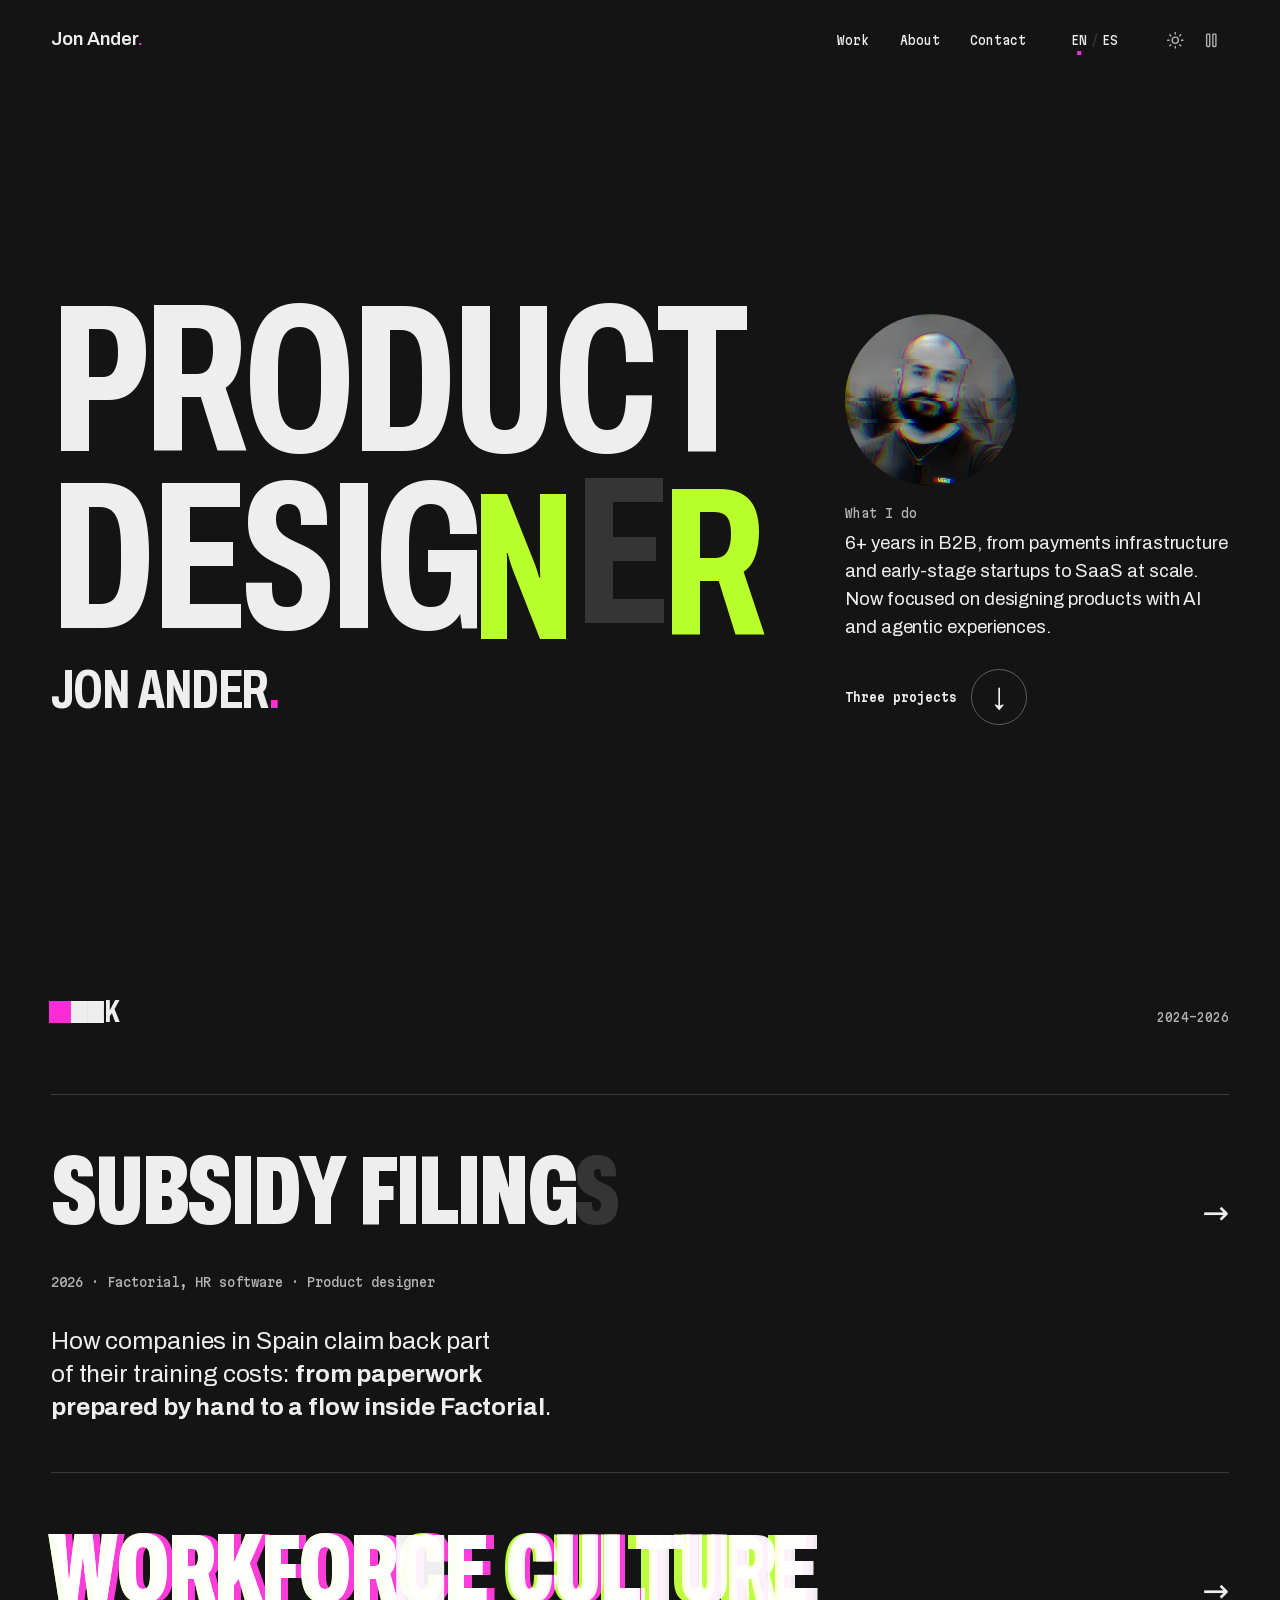
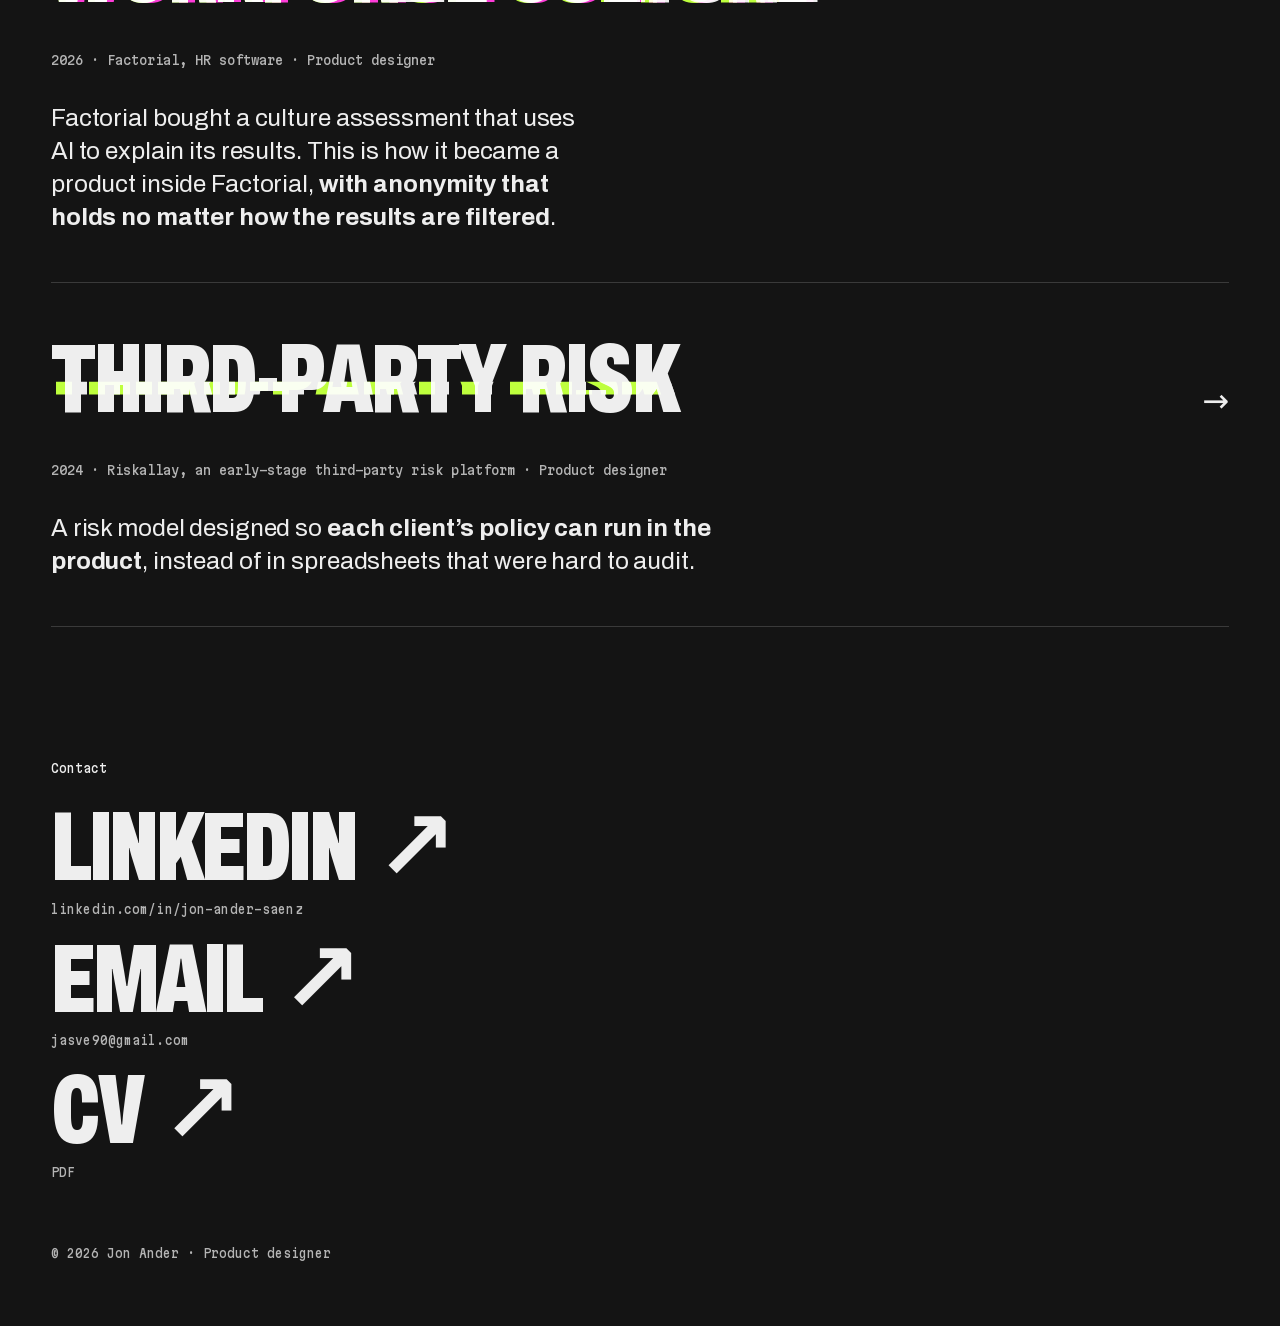
==== index.html @ 4e6a4fb5 "Móvil: idioma e iconos fuera del botón, a la derecha; pie con el rol y centrado Co-Authored-By: Clau" ====
<!doctype html>
<html lang="en" data-theme="dark">
<head>
<meta charset="utf-8">
<meta name="viewport" content="width=device-width, initial-scale=1">
<title>Jon Ander · Product designer · B2B and AI products</title>
<meta name="description" content="Jon Ander, product designer with 6+ years in B2B software (payments, early-stage startups, HR software at Factorial), focused on AI and agent-driven products, and designing the same way: real-code prototypes with Claude Code, agents that test and review, and the team’s specs and tickets connected through MCP. Portfolio and case studies.">
<meta name="author" content="Jon Ander">
<link rel="canonical" href="https://jonanderdesign.github.io/">
<link rel="alternate" hreflang="en" href="https://jonanderdesign.github.io/">
<link rel="alternate" hreflang="es" href="https://jonanderdesign.github.io/es/">
<link rel="alternate" hreflang="x-default" href="https://jonanderdesign.github.io/">
<meta property="og:type" content="website">
<meta property="og:site_name" content="Jon Ander">
<meta property="og:title" content="Jon Ander · Product designer · B2B and AI products">
<meta property="og:description" content="Jon Ander, product designer with 6+ years in B2B software (payments, early-stage startups, HR software at Factorial), focused on AI and agent-driven products, and designing the same way: real-code prototypes with Claude Code, agents that test and review, and the team’s specs and tickets connected through MCP. Portfolio and case studies.">
<meta property="og:url" content="https://jonanderdesign.github.io/">
<meta property="og:image" content="https://jonanderdesign.github.io/img/og-home.webp">
<meta property="og:locale" content="en_GB">
<meta property="og:locale:alternate" content="es_ES">
<meta name="twitter:card" content="summary_large_image">
<meta name="theme-color" content="#141414">
<link rel="icon" href="data:image/svg+xml,%3Csvg xmlns='http://www.w3.org/2000/svg' viewBox='0 0 32 32'%3E%3Crect width='32' height='32' fill='%23141414'/%3E%3Ctext x='13' y='24' font-family='Arial,sans-serif' font-weight='700' font-size='21' text-anchor='middle' fill='%23eee'%3EJ%3C/text%3E%3Crect x='21' y='19' width='5' height='5' fill='%23ff2bd6'/%3E%3C/svg%3E">
<script>try{if(sessionStorage.getItem('arriveB')==='1')document.documentElement.dataset.arrived='blocks'}catch(e){}</script>
<link rel="preload" href="fonts/archivo-latin.woff2" as="font" type="font/woff2" crossorigin>
<link rel="preload" href="fonts/martian-mono-latin.woff2" as="font" type="font/woff2" crossorigin>
<link rel="stylesheet" href="css/site.css?v=202611172003">
<link rel="stylesheet" href="css/home.css?v=202611172003">
<script type="application/ld+json">{"@context": "https://schema.org", "@graph": [{"@type": "Person", "name": "Jon Ander", "jobTitle": "Product designer", "url": "https://jonanderdesign.github.io/", "sameAs": ["https://www.linkedin.com/in/jon-ander-saenz/"], "address": {"@type": "PostalAddress", "addressLocality": "Madrid", "addressCountry": "ES"}, "worksFor": {"@type": "Organization", "name": "Factorial"}, "knowsAbout": ["Product design", "B2B software", "HR software", "AI products", "Agentic workflows", "Prototyping in code", "Design systems"], "@id": "https://jonanderdesign.github.io/#person"}, {"@type": "WebSite", "url": "https://jonanderdesign.github.io/", "name": "Jon Ander · Product designer", "inLanguage": "en", "author": {"@id": "https://jonanderdesign.github.io/#person"}}]}</script>
</head>
<body id="top">
<div class="page">

<header class="top">
  <div class="center bar">
    <a class="brand strong" href="#">Jon Ander<span class="dot" aria-hidden="true">.</span></a>
    <div class="tools" id="sitemenu">
      <nav class="cluster" style="--c:var(--space-s)" aria-label="Main"><a href="#work" id="nWork"><span class="gl gx" data-text="Work">Work</span></a><a href="about.html" data-nav><span class="gl gx" data-text="About">About</span></a><a href="#contact" id="nContact"><span class="gl gx" data-text="Contact">Contact</span></a></nav>
      <div class="lang" role="group" aria-label="Language"><span aria-current="true" lang="en">EN</span><span class="sep" aria-hidden="true">/</span><a href="es/" lang="es" hreflang="es" title="Versión en español">ES</a></div>
      <div class="cluster" style="--c:var(--space-3xs)">
      <button class="ib" id="themeBtn" type="button"></button>
      <button class="ib" id="fxBtn" type="button"></button>
      </div>
    <button class="menu-btn ib" id="menuBtn" type="button" aria-expanded="false" aria-controls="sitemenu" aria-label="Open menu"><svg viewBox="0 0 24 24" aria-hidden="true"><path d="M4 7h16"/><path d="M4 12h16"/><path d="M4 17h16"/></svg><svg class="x" viewBox="0 0 24 24" aria-hidden="true"><path d="M6 6l12 12"/><path d="M18 6L6 18"/></svg></button></div>
  </div>
</header>

<main>
<section class="intro center stack" style="--s:var(--space-m-l)" aria-label="Intro">
  <h1 class="names" id="names">
    <span class="line"><span class="gl gx display nw cutx" id="rl" data-text="Product">Product</span></span>
    <span class="line"><span class="gl gx display nw cutx" id="rl2" data-text="designer">designer</span></span>
    <span class="line sign"><span class="gl gx nw display" id="nm" data-text="Jon Ander.">Jon Ander.</span></span>
  </h1>
  <div class="bottom">
    <div class="sidebar band" style="--side:var(--photo);--min:65%;--g:var(--space-m-l)"><div class="side"><canvas class="photo" id="pcv" aria-hidden="true"></canvas></div><div class="main stack" style="--s:var(--space-2xs)"><span class="label">What I do</span><p class="statement">6+ years in B2B, from payments infrastructure and early-stage startups to SaaS at scale. Now focused on designing products with AI and agentic&nbsp;experiences.</p></div></div>
    <a class="cue" href="#work" aria-label="Go to work: three projects"><span class="cue-t"><b>Three projects</b></span><span class="arr" aria-hidden="true"><i>↓</i></span></a>
  </div>
</section>
<section class="work center stack" id="work" style="--s:var(--space-s)" aria-labelledby="h-work">
  <div class="work-head"><h2 id="h-work" class="display wk"><span class="gl gx" data-text="Work">Work</span></h2><span class="label">2024–2026</span></div>

  <div class="rows">
    <a class="proj prow" href="work/subsidy-filings/" data-slug="subsidy-filings" aria-labelledby="t-fundae" aria-describedby="s-fundae">
      <div class="phead"><h3 class="display ptitle" id="t-fundae"><span class="gl gx cutx" data-text="Subsidy Filings">Subsidy Filings</span></h3><span class="parr" aria-hidden="true">→</span></div>
      <p class="pmeta"><span class="nb">2026</span> <span class="nb">· Factorial, HR software</span> <span class="nb">· Product designer</span></p>
      <p class="pstory lead" id="s-fundae">How companies in Spain claim back part of their training costs: <b>from paperwork prepared by hand to a flow inside Factorial</b>.</p>
      <div class="pmore"><div class="pin">
        <div class="sidebar" style="--side:24rem;--min:55%;--g:var(--space-l-2xl)">
          <div class="side stack" style="--s:var(--space-s)">
            <span class="go">View project <i aria-hidden="true">→</i></span>
          </div>
          <div class="main"><div class="win"><img class="scr-img" src="img/home/fundae-810.webp" srcset="img/home/fundae-810.webp 810w, img/home/fundae-1620.webp 1620w" sizes="(min-width: 90rem) 810px, 55vw" width="810" height="281" alt="" aria-hidden="true"></div></div>
        </div>
      </div></div>
    </a>
    <a class="proj prow" href="work/workforce-culture/" data-slug="workforce-culture" aria-labelledby="t-talent-assessments" aria-describedby="s-talent-assessments">
      <div class="phead"><h3 class="display ptitle" id="t-talent-assessments"><span class="gl gx cutx" data-text="Workforce Culture">Workforce Culture</span></h3><span class="parr" aria-hidden="true">→</span></div>
      <p class="pmeta"><span class="nb">2026</span> <span class="nb">· Factorial, HR software</span> <span class="nb">· Product designer</span></p>
      <p class="pstory lead" id="s-talent-assessments">Factorial bought a culture assessment that uses AI to explain its results. This is how it became a product inside Factorial, <b>with anonymity that holds no matter how the results are filtered</b>.</p>
      <div class="pmore"><div class="pin">
        <div class="sidebar" style="--side:24rem;--min:55%;--g:var(--space-l-2xl)">
          <div class="side stack" style="--s:var(--space-s)">
            <span class="go">View project <i aria-hidden="true">→</i></span>
          </div>
          <div class="main"><div class="win"><img class="scr-img" src="img/home/wc-810.webp" srcset="img/home/wc-810.webp 810w, img/home/wc-1620.webp 1620w" sizes="(min-width: 90rem) 810px, 55vw" width="810" height="281" alt="" aria-hidden="true"></div></div>
        </div>
      </div></div>
    </a>
    <a class="proj prow" href="work/third-party-risk/" data-slug="third-party-risk" aria-labelledby="t-inherent-risk" aria-describedby="s-inherent-risk">
      <div class="phead"><h3 class="display ptitle" id="t-inherent-risk"><span class="gl gx cutx" data-text="Third-Party Risk">Third-Party Risk</span></h3><span class="parr" aria-hidden="true">→</span></div>
      <p class="pmeta"><span class="nb">2024</span> <span class="nb">· Riskallay, an early-stage third-party risk platform</span> <span class="nb">· Product designer</span></p>
      <p class="pstory lead" id="s-inherent-risk">A risk model designed so <b>each client’s policy can run in the product</b>, instead of in spreadsheets that were hard to audit.</p>
      <div class="pmore"><div class="pin">
        <div class="sidebar" style="--side:24rem;--min:55%;--g:var(--space-l-2xl)">
          <div class="side stack" style="--s:var(--space-s)">
            <span class="go">View project <i aria-hidden="true">→</i></span>
          </div>
          <div class="main"><div class="win"><img class="scr-img" src="img/home/tpr-810.webp" srcset="img/home/tpr-810.webp 810w, img/home/tpr-1620.webp 1620w" sizes="(min-width: 90rem) 810px, 55vw" width="810" height="281" alt="" aria-hidden="true"></div></div>
        </div>
      </div></div>
    </a>
  </div>

</section>
</main>
<footer class="contact center stack" id="contact" style="--s:var(--space-m)">
  <p class="label strong">Contact</p>
  <div class="cluster" style="--c:var(--space-xs) var(--space-xl)">
    <a class="big display t6" href="https://www.linkedin.com/in/jon-ander-saenz/" target="_blank" rel="noopener"><span class="gl gx" data-text="LinkedIn">LinkedIn</span> <span class="arr">↗</span><span class="addr">linkedin.com/in/jon-ander-saenz</span></a>
    <a class="big display t6" href="mailto:jasve90@gmail.com"><span class="gl gx" data-text="Email">Email</span> <span>↗</span><span class="addr">jasve90@gmail.com</span></a>
    <a class="big display t6" href="Jon-Ander-Saenz-Vega-CV.pdf" target="_blank" rel="noopener"><span class="gl gx" data-text="CV">CV</span> <span>↗</span><span class="addr">PDF</span></a>
  </div>
  <div class="foot label"><span>© 2026 Jon Ander · Product designer</span></div>
</footer>
</div>
<div class="case inv case-page" id="case" role="dialog" aria-modal="true" aria-label="Project" hidden>
  <main id="cmain"></main>
</div>

<svg width="0" height="0" style="position:absolute" aria-hidden="true">
  <filter id="goo" x="-50%" y="-50%" width="200%" height="200%">
    <feTurbulence id="gt" type="fractalNoise" baseFrequency="0.018" numOctaves="2" seed="4"/>
    <feDisplacementMap in="SourceGraphic" scale="90" xChannelSelector="R" yChannelSelector="G"/>
  </filter>
</svg>
<script src="js/site.js?v=202611172003"></script>
<script src="js/home.js?v=202611172003"></script>
</body>
</html>
---- css/site.css ----
@font-face{font-family: 'Archivo';font-style: normal;font-weight: 300 900;font-stretch: 62% 125%;font-display: swap;src: url('../fonts/archivo-latin-ext.woff2') format('woff2');unicode-range: U+0100-02BA,U+02BD-02C5,U+02C7-02CC,U+02CE-02D7,U+02DD-02FF,U+0304,U+0308,U+0329,U+1D00-1DBF,U+1E00-1E9F,U+1EF2-1EFF,U+2020,U+20A0-20AB,U+20AD-20C4,U+2113,U+2C60-2C7F,U+A720-A7FF}@font-face{font-family: 'Archivo';font-style: normal;font-weight: 300 900;font-stretch: 62% 125%;font-display: swap;src: url('../fonts/archivo-latin.woff2') format('woff2');unicode-range: U+0000-00FF,U+0131,U+0152-0153,U+02BB-02BC,U+02C6,U+02DA,U+02DC,U+0304,U+0308,U+0329,U+2000-206F,U+20AC,U+2122,U+2191,U+2193,U+2212,U+2215,U+FEFF,U+FFFD}@font-face{font-family: 'Martian Mono';font-style: normal;font-weight: 300 700;font-stretch: 75% 112.5%;font-display: swap;src: url('../fonts/martian-mono-latin-ext.woff2') format('woff2');unicode-range: U+0100-02BA,U+02BD-02C5,U+02C7-02CC,U+02CE-02D7,U+02DD-02FF,U+0304,U+0308,U+0329,U+1D00-1DBF,U+1E00-1E9F,U+1EF2-1EFF,U+2020,U+20A0-20AB,U+20AD-20C4,U+2113,U+2C60-2C7F,U+A720-A7FF}@font-face{font-family: 'Martian Mono';font-style: normal;font-weight: 300 700;font-stretch: 75% 112.5%;font-display: swap;src: url('../fonts/martian-mono-latin.woff2') format('woff2');unicode-range: U+0000-00FF,U+0131,U+0152-0153,U+02BB-02BC,U+02C6,U+02DA,U+02DC,U+0304,U+0308,U+0329,U+2000-206F,U+20AC,U+2122,U+2191,U+2193,U+2212,U+2215,U+FEFF,U+FFFD}:root{--step--1:clamp(0.8333rem,0.8142rem + 0.0852vw,0.8908rem);--step-0:clamp(1.0000rem,0.9375rem + 0.2778vw,1.1875rem);--step-1:clamp(1.2000rem,1.0724rem + 0.5673vw,1.5829rem);--step-2:clamp(1.4400rem,1.2166rem + 0.9927vw,2.1101rem);--step-3:clamp(1.7280rem,1.3664rem + 1.6070vw,2.8127rem);--step-4:clamp(2.0736rem,1.5150rem + 2.4826vw,3.7493rem);--step-5:clamp(2.4883rem,1.6518rem + 3.7178vw,4.9979rem);--step-6:clamp(2.9860rem,1.7606rem + 5.4462vw,6.6622rem);--step-8:clamp(4.2998rem,1.7871rem + 11.1675vw,11.8379rem);--space-3xs:clamp(0.2500rem,0.2344rem + 0.0694vw,0.2969rem);--space-2xs:clamp(0.5000rem,0.4688rem + 0.1389vw,0.5938rem);--space-xs:clamp(0.7500rem,0.7031rem + 0.2083vw,0.8906rem);--space-s:clamp(1.0000rem,0.9375rem + 0.2778vw,1.1875rem);--space-m:clamp(1.5000rem,1.4062rem + 0.4167vw,1.7812rem);--space-l:clamp(2.0000rem,1.8750rem + 0.5556vw,2.3750rem);--space-xl:clamp(3.0000rem,2.8125rem + 0.8333vw,3.5625rem);--space-2xl:clamp(4.0000rem,3.7500rem + 1.1111vw,4.7500rem);--space-3xl:clamp(6.0000rem,5.6250rem + 1.6667vw,7.1250rem);--space-xs-s:clamp(0.7500rem,0.6042rem + 0.6481vw,1.1875rem);--space-s-m:clamp(1.0000rem,0.7396rem + 1.1574vw,1.7812rem);--space-s-xl:clamp(1.0000rem,0.1458rem + 3.7963vw,3.5625rem);--space-m-l:clamp(1.5000rem,1.2083rem + 1.2963vw,2.3750rem);--space-l-2xl:clamp(2.0000rem,1.0833rem + 4.0741vw,4.7500rem);--space-xl-2xl:clamp(3.0000rem,2.4167rem + 2.5926vw,4.7500rem);--space-xl-3xl:clamp(3.0000rem,1.6250rem + 6.1111vw,7.1250rem);--photo:clamp(6.5000rem,4.8333rem + 7.4074vw,11.5000rem);--l1:#fcfcfc;--l2:#f9f9f9;--l3:#f0f0f0;--l4:#e8e8e8;--l5:#e0e0e0;--l6:#d9d9d9;--l7:#cecece;--l8:#bbbbbb;--l9:#8d8d8d;--l10:#838383;--l11:#646464;--l12:#202020;--d1:#141414;--d2:#1c1c1c;--d3:#252525;--d4:#2c2c2c;--d5:#313131;--d6:#3a3a3a;--d7:#484848;--d8:#606060;--d9:#6e6e6e;--d10:#7b7b7b;--d11:#b4b4b4;--d12:#eeeeee;--sig-m:#ff2bd6;--sig-a:#b8ff2c;--sig-c:#00e5ff;--bg:var(--d1);--surface:var(--d3);--surface-hover:var(--d4);--line:var(--d6);--control:var(--d8);--muted:var(--d11);--fg:var(--d12);--blend:screen;--i-bg:var(--d1);--i-surface:var(--d3);--i-surface-hover:var(--d4);--i-line:var(--d6);--i-control:var(--d8);--i-muted:var(--d11);--i-fg:var(--d12);--i-blend:screen;--gutter:var(--space-s-xl);--measure:62ch;--page:82.875rem;--plate:var(--d2);--win-r:6px;--win-shadow:0 0 0 1px rgb(0 0 0/.35),0 10px 30px -6px rgb(0 0 0/.55)}:root[data-theme=light]{--plate:var(--l3);--win-shadow:0 0 0 1px rgb(0 0 0/.06),0 10px 30px -8px rgb(0 0 0/.18);--bg:var(--l1);--surface:var(--l3);--surface-hover:var(--l4);--line:var(--l6);--control:var(--l8);--muted:var(--l11);--fg:var(--l12);--blend:multiply;--i-bg:var(--l1);--i-surface:var(--l3);--i-surface-hover:var(--l4);--i-line:var(--l6);--i-control:var(--l8);--i-muted:var(--l11);--i-fg:var(--l12);--i-blend:multiply}.inv{--bg:var(--i-bg);--surface:var(--i-surface);--surface-hover:var(--i-surface-hover);--line:var(--i-line);--control:var(--i-control);--muted:var(--i-muted);--fg:var(--i-fg);--blend:var(--i-blend);background:var(--bg);color:var(--fg)}*,*::before,*::after{box-sizing:border-box}html{-webkit-text-size-adjust:100%;color-scheme:dark}:root[data-theme=light]{color-scheme:light}body{margin:0;background:var(--bg);color:var(--fg);font-family:"Archivo",system-ui,sans-serif;font-stretch:100%;font-weight:400;font-size:var(--step-0);line-height:1.5;-webkit-font-smoothing:antialiased}.page{overflow-x:clip}h1,h2,h3,p,dl,dd{margin:0}a{color:inherit;text-decoration-thickness:1px;text-underline-offset:.18em}a:hover{text-decoration-thickness:2px}:focus-visible{outline:2px solid var(--fg);outline-offset:3px}button{font:inherit;color:inherit}.display{font-stretch:62%;font-weight:850;text-transform:uppercase;letter-spacing:-.035em;word-spacing:.06em;line-height:.84}.t6{font-size:var(--step-6)}.statement{font-size:var(--step-2);line-height:1.2;letter-spacing:-.01em}.lead{font-size:var(--step-1);line-height:1.35;letter-spacing:-.005em}.label{font-size:var(--step--1);line-height:1.35;font-weight:500;color:var(--muted)}.strong{font-weight:600;color:var(--fg)}.center{box-sizing:content-box;max-inline-size:var(--page);margin-inline:auto;padding-inline:var(--gutter)}@property --s{syntax:'*';inherits:false}@property --c{syntax:'*';inherits:false}@property --g{syntax:'*';inherits:false}.stack{display:flex;flex-direction:column;justify-content:flex-start;gap:var(--s,var(--space-s))}.stack>*{margin-block:0}.cluster{display:flex;flex-wrap:wrap;align-items:center;gap:var(--c,var(--space-s))}.sidebar{display:flex;flex-wrap:wrap;gap:var(--g,var(--space-l))}.sidebar>.side{flex-basis:var(--side,16rem);flex-grow:1}.sidebar>.main{flex-basis:0;flex-grow:999;min-inline-size:var(--min,55%)}.top{position:relative;z-index:40;background:var(--bg)}@media (min-width:48rem){.top{position:sticky;top:0}}.top .bar{display:flex;flex-wrap:wrap;justify-content:space-between;align-items:center;gap:var(--space-2xs) var(--space-s);padding-block:var(--space-xs-s)}.top .brand{text-decoration:none}.top .tools{display:flex;align-items:center;flex-wrap:nowrap;gap:var(--space-l)}.top nav a{text-decoration:none;display:inline-flex;align-items:center;min-block-size:2.75rem}.lang{display:inline-flex;align-items:center;font-size:var(--step--1);font-weight:600;letter-spacing:.04em}.lang>span{display:inline-grid;place-items:center;min-block-size:2.75rem;padding-inline:.15em}.lang .sep{color:var(--line);font-weight:400}.lang .soon{color:var(--muted);cursor:default}.top .tools .cluster{flex-wrap:nowrap}.top .tools>div.cluster{gap:0}.ib{all:unset;box-sizing:border-box;cursor:pointer;display:inline-grid;place-items:center;min-inline-size:2.25rem;min-block-size:2.75rem;color:var(--muted);border-radius:999px}.ib:hover{color:var(--fg)}.ib:focus-visible{outline:2px solid var(--fg);outline-offset:2px}.ib svg{inline-size:var(--step-0);block-size:var(--step-0);fill:none;stroke:currentColor;stroke-width:1.75;stroke-linecap:round;stroke-linejoin:round}.photo{display:block;inline-size:var(--photo);aspect-ratio:1;border-radius:50%;background:var(--surface)}.big{text-decoration:none;display:inline-block}.big:hover{text-decoration:underline;text-decoration-thickness:.06em;text-underline-offset:.08em}.gl{position:relative;display:inline-block}.gl.nw{white-space:nowrap}.gl::before,.gl::after{content:attr(data-text);content:attr(data-text) / "";position:absolute;inset:0;opacity:0;pointer-events:none}.sr{position:absolute!important;inline-size:1px;block-size:1px;overflow:hidden;clip:rect(0 0 0 0);white-space:nowrap}.gx .base{position:relative;display:inline-block;transform-origin:50% 50%}.gx .base i{font-style:normal;display:inline-block}.gx .base .wd{display:inline-block;white-space:nowrap}.gx .cp,.gx .il{position:absolute;left:0;right:0;top:0;opacity:0;pointer-events:none;white-space:inherit}.gx .cp::after,.gx .il::after{content:attr(data-t);content:attr(data-t) / ""}.gx .cp{mix-blend-mode:var(--blend)}.gx .cp.m{color:var(--sig-m)}.gx .cp.a{color:var(--sig-a)}.gx .il{-webkit-mask:repeating-linear-gradient(180deg,#000 0 2px,transparent 2px 4px);mask:repeating-linear-gradient(180deg,#000 0 2px,transparent 2px 4px)}.gx .il.b{-webkit-mask:repeating-linear-gradient(180deg,transparent 0 2px,#000 2px 4px);mask:repeating-linear-gradient(180deg,transparent 0 2px,#000 2px 4px)}.gx .streak{position:absolute;left:-6%;right:-14%;height:.035em;min-height:2px;background:currentColor;opacity:0;pointer-events:none;font-style:normal}:root{--accent:#ff2bd6}:root[data-theme=light]{--accent:#c2298a}::selection{background:color-mix(in srgb,var(--accent) 40%,transparent)}.dot{color:var(--accent)}a:hover{text-decoration-color:var(--accent)}.gx .base i[data-dot]{color:var(--accent)}.go i,.back i,.cue .arr i,.contact .big>span:last-child{font-style:normal;transition:color .15s}a:hover .go i,a:focus-visible .go i,.back:hover i,.back:focus-visible i,.cue:hover .arr i,.contact a.big:hover>span:last-child,.contact a.big:focus-visible>span:last-child{color:var(--accent)}.next .nt .base .wd:last-child::after{content:".";color:var(--accent);opacity:0;transition:opacity .2s}.next:hover .nt .base .wd:last-child::after,.next:focus-visible .nt .base .wd:last-child::after{opacity:1}.top nav a,.lang>span{position:relative}.top nav a[aria-current]::after,.top nav a:not([aria-disabled=true]):hover::after,.lang [aria-current]::after{content:"";position:absolute;left:50%;bottom:.45rem;inline-size:.3em;block-size:.3em;background:var(--accent);transform:translateX(-50%)}.gx .base i.fm{color:var(--sig-m)}.gx .base i.fa{color:var(--sig-a)}.gl::before{color:var(--sig-c);mix-blend-mode:var(--blend)}.gl::after{color:var(--sig-m);mix-blend-mode:var(--blend)}.hard::before{opacity:1!important;animation:h1 .12s steps(2) infinite!important}.hard::after{opacity:1!important;animation:h2 .1s steps(2) infinite!important}@keyframes h1{0%{clip-path:inset(10% 0 55% 0);transform:translate(-.09em,0)}50%{clip-path:inset(58% 0 8% 0);transform:translate(.12em,0)}100%{clip-path:inset(30% 0 40% 0);transform:translate(-.06em,0)}}@keyframes h2{0%{clip-path:inset(62% 0 4% 0);transform:translate(.1em,0)}50%{clip-path:inset(4% 0 70% 0);transform:translate(-.13em,0)}100%{clip-path:inset(40% 0 30% 0);transform:translate(.07em,0)}}.fl{position:fixed;z-index:70;width:220px;height:220px;border-radius:50%;pointer-events:none;transform:translate(-50%,-50%) scale(0);filter:url(#goo);will-change:transform}.fl.a{background:var(--sig-c)}.fl.m{background:var(--sig-m)}.slices{position:fixed;inset:0;z-index:75;pointer-events:none;display:flex;flex-direction:column}.slices i{flex:1;display:block;background:var(--i-bg);transform:translateX(-110%);box-shadow:-6px 0 0 var(--sig-c),6px 0 0 var(--sig-m)}.scan{position:fixed;inset:0;z-index:76;pointer-events:none;background:repeating-linear-gradient(0deg,transparent 0 2px,#ffffff10 3px 3px);opacity:0}.flash{position:fixed;inset:0;z-index:77;pointer-events:none;background:#fff;opacity:0;mix-blend-mode:difference}.case{position:fixed;inset:0;z-index:80;overflow-y:auto;display:none}.case.open{display:block}.case dl{--s:var(--space-xs)}.case dt{font-size:var(--step--1);color:var(--muted);font-weight:500}.case dd{font-size:var(--step-0)}.rm .gx .cp,.rm .gx .il,.rm .gx .streak,.rm .gl::before,.rm .gl::after{display:none!important}.rm .fl,.rm .slices,.rm .scan,.rm .flash{display:none!important}@keyframes rip{0%{transform:translateX(-1.2%);box-shadow:8px 0 0 var(--sig-m),-8px 0 0 var(--sig-c);clip-path:polygon(0 0,100% 0,100% 34%,0 34%,0 46%,100% 46%,100% 100%,0 100%)}25%{transform:translateX(1.6%);box-shadow:-6px 0 0 var(--sig-c),6px 0 0 var(--sig-m);clip-path:none}50%{transform:translate(-.5%,.6%);box-shadow:4px 0 0 var(--sig-c);clip-path:polygon(0 0,100% 0,100% 62%,0 62%,0 70%,100% 70%,100% 100%,0 100%)}75%{transform:translateX(.4%);box-shadow:none;clip-path:none}100%{transform:none;box-shadow:none;clip-path:none}}.mb{position:fixed;z-index:2147483645;overflow:hidden;pointer-events:none;background:var(--bg)}.mb-cut{position:fixed;inset:0;z-index:2147483646;background:#000;pointer-events:none}.gx .base i.blk{position:relative;color:transparent}.gx .base i.blk::after{content:"";position:absolute;left:0;right:0;top:calc(50% - .352em);height:.686em;background:var(--bk,var(--fg))}.case-page{min-block-size:100svh}.case-page .top{background:var(--bg)}.chead{padding-block:var(--space-l-2xl) var(--space-l)}.ctitle{font-size:var(--step-8);font-weight:700;letter-spacing:-.02em;line-height:.86}.cstory{max-inline-size:28ch;text-wrap:balance}.facts{display:grid;grid-template-columns:repeat(auto-fit,minmax(min(12rem,100%),1fr));gap:var(--space-s) var(--space-l);border-block:1px solid var(--line);padding-block:var(--space-s)}.facts dt{font-size:var(--step--1);color:var(--muted);font-weight:500}.facts dd{margin:0;font-size:var(--step-0)}.nda{font-size:var(--step--1);color:var(--muted)}.csec{padding-block:var(--space-xl-2xl)}.csec + .csec{padding-block-start:0}.chap{font-size:var(--step-4);font-weight:700;letter-spacing:-.02em;line-height:.9}.ctext{max-inline-size:54ch}.ctext p+p{margin-block-start:var(--space-s)}.dec{border-block-start:1px solid var(--line);padding-block:var(--space-m)}.dec:first-child{border-block-start:0;padding-block-start:0}.dec h3{font-size:var(--step-2);font-weight:600;letter-spacing:-.01em;line-height:1.15}.result{font-size:var(--step-2);line-height:1.25;max-inline-size:34ch;text-wrap:pretty}.next{text-decoration:none;border-block:1px solid var(--line);padding-block:var(--space-m)}.next .nt{font-size:var(--step-6);font-weight:700;letter-spacing:-.02em;line-height:.86}.next .go{font-size:var(--step-0);font-weight:600}.next:hover .go i{transform:translateX(var(--space-3xs))}.next .go i{font-style:normal;display:inline-block;transition:transform .3s cubic-bezier(.2,.8,.2,1)}.contact{padding-block:var(--space-l-2xl) var(--space-l)}.contact .big{text-decoration:none;display:inline-flex;align-items:center;gap:.25em}.foot{display:flex;justify-content:space-between;flex-wrap:wrap;gap:var(--space-xs);padding-block:var(--space-l) var(--space-m)}.top nav a{display:inline-flex;align-items:center;justify-content:center;min-block-size:2.75rem;min-inline-size:2.75rem}.back{align-self:flex-start;display:inline-flex;align-items:center;min-block-size:2.75rem;text-decoration:none}.contact .big{min-block-size:2.75rem}.overview .facts{border-block:1px solid var(--line)}.viz{inline-size:100%}.flow{display:flex;align-items:stretch;gap:var(--space-2xs);list-style:none;padding:0;margin:0}.flow>li{flex:1 1 0;min-inline-size:0;border:1px solid var(--line);background:var(--surface);padding:var(--space-xs) var(--space-s);display:flex;flex-direction:column;gap:var(--space-3xs)}.flow>li b{font-weight:600;font-size:var(--step-0);line-height:1.2}.flow>li span{color:var(--muted);font-size:var(--step--1);line-height:1.35}.flow>li.out{background:transparent;border-style:dashed}.flow>li.key{border-color:var(--accent)}.flow>li.arr{flex:0 0 auto;border:0;background:none;padding:0;justify-content:center;color:var(--muted)}.flow>li.branch{border:0;background:none;padding:0;gap:var(--space-3xs)}.branch>.or{font-style:normal;color:var(--muted);font-size:var(--step--1);align-self:center}.branch>div{border:1px solid var(--line);background:var(--surface);padding:var(--space-xs) var(--space-s);display:flex;flex-direction:column;gap:var(--space-3xs);flex:1}.csec>.main{container-type:inline-size}@container (max-width:36rem){.flow{flex-direction:column;counter-reset:step;gap:var(--space-3xs)}.flow>li.arr{display:none}.flow>li:not(.arr):not(.branch)>b::before{counter-increment:step;content:counter(step) ". ";color:var(--muted)}.flow>li.branch{flex-direction:row;counter-increment:step}.branch>div>b::before{content:counter(step) ". ";color:var(--muted)}}@container (min-width:36.01rem){.flow:has(.branch)>li:not(.branch):not(.arr){align-self:center}}.stats{display:grid;grid-template-columns:repeat(auto-fit,minmax(min(9rem,100%),1fr));gap:var(--space-s) var(--space-l);border-block:1px solid var(--line);padding-block:var(--space-s);margin:0}.stats div{display:flex;flex-direction:column;gap:var(--space-3xs)}.stats dt{order:2;color:var(--muted);font-size:var(--step--1)}.stats dd{order:1;margin:0;font-size:var(--step-4);font-weight:700;letter-spacing:-.02em;line-height:1}.mini{border-collapse:collapse;inline-size:100%;max-inline-size:36rem;font-size:var(--step-0)}.mini th{text-align:start;font-weight:400;padding:var(--space-2xs) var(--space-s) var(--space-2xs) 0;border-block-end:1px solid var(--line)}.mini td{text-align:end;font-weight:600;padding-block:var(--space-2xs);border-block-end:1px solid var(--line);white-space:nowrap}.mini tr.leak th,.mini tr.leak td{font-weight:700;color:var(--fg)}.hero{align-items:start;justify-content:space-between}.facts .wide{grid-column:1/-1}.overview>.main{container-type:inline-size}.facts{grid-template-columns:1fr}@container (min-width:36rem){.facts{grid-template-columns:repeat(3,1fr)}.facts:not(:has(>div:nth-child(4))){grid-template-columns:repeat(2,1fr)}}.facts .wide dd{font-size:var(--step-1);line-height:1.3}@container (max-width:36rem){.thumbs{grid-template-columns:repeat(3,1fr)}.thumbs .main-shot{grid-column:1/-1;grid-row:auto}.thumbs .shot.no{aspect-ratio:4/3}}@container (min-width:44rem){.comp-grid{grid-template-columns:minmax(0,.85fr) minmax(0,1.15fr);grid-template-areas:"plan term" "plan ticket"}.comp .plan{grid-area:plan}.comp .term{grid-area:term}.comp .ticket{grid-area:ticket}}.piece{border:1px solid var(--line);background:var(--surface);padding:var(--space-s);min-inline-size:0;display:flex;flex-direction:column;gap:var(--space-2xs);font-size:max(var(--step--1),.875rem);line-height:1.45}.piece .pk{margin:0;color:var(--muted)}.plan-sec{margin:0;padding-inline-start:1.6em}.plan-sec li::marker{color:var(--muted)}.checks{list-style:none;margin:0;padding:var(--space-2xs) 0 0;border-block-start:1px solid var(--line);display:grid;gap:var(--space-3xs)}.checks li{display:grid;grid-template-columns:1.3em minmax(0,1fr)}.checks i{font-style:normal;color:var(--muted)}.term pre{margin:0;white-space:pre-wrap;overflow-wrap:anywhere;font-family:ui-monospace,SFMono-Regular,Menlo,Consolas,monospace;font-size:1em;line-height:1.5}.term b{font-weight:700;color:var(--fg)}.ticket .tt{margin:0;font-weight:700;color:var(--fg);font-size:var(--step-0);line-height:1.3}.ticket dl{display:grid;grid-template-columns:auto minmax(0,1fr);gap:var(--space-3xs) var(--space-s);margin:0}.ticket dt{color:var(--muted)}.ticket dd{margin:0}.piece .mini{max-inline-size:none}.rounds{list-style:none;margin:0;padding:0;display:grid;gap:var(--space-3xs)}.rounds b{color:var(--fg);font-weight:700;margin-inline-end:.4em}.chat .msg{margin:0;display:grid;grid-template-columns:2.6em minmax(0,1fr);gap:var(--space-2xs)}.chat .msg span{color:var(--muted)}.chat .msg.me{color:var(--fg);font-weight:700}@container (min-width:44rem){.comp-grid.two,.comp-grid.three{grid-template-areas:none}.comp-grid.two{grid-template-columns:minmax(0,.8fr) minmax(0,1.2fr)}}@container (min-width:56rem){.comp-grid.three{grid-template-columns:repeat(3,minmax(0,1fr))}}@container (min-width:44rem) and (max-width:56rem){.comp-grid.three{grid-template-columns:minmax(0,1fr) minmax(0,1fr)}.comp-grid.three .chat{grid-row:span 2}}.timeline{list-style:none;margin:0;padding:0;display:grid;gap:0;max-inline-size:44rem}.timeline li{display:grid;grid-template-columns:minmax(0,12rem) minmax(0,1fr);gap:var(--space-2xs) var(--space-s);padding-block:var(--space-xs);border-block-start:1px solid var(--line)}.timeline b{font-weight:700;color:var(--fg)}.timeline span{color:var(--muted)}@container (max-width:36rem){.timeline li{grid-template-columns:minmax(0,1fr)}}.back{gap:.35em}.timeline{max-inline-size:54ch}a.zoom{display:block;cursor:zoom-in}.timeline span{text-wrap:pretty}@media (hover:none){figure:has(a.zoom) > figcaption::after{content:" Tap an image to enlarge it."}}@container (min-width:44rem){.tabs3{grid-template-columns:repeat(3,minmax(0,1fr))}}:root{--plate-pad:clamp(1rem,.4rem + 2.6vw,2.5rem)}.fig{margin:0;display:grid;gap:var(--space-s);inline-size:100%;min-inline-size:0}.stack>.fig{margin-block-start:var(--space-s)}.fig>figcaption{font-size:1rem;color:var(--muted);line-height:1.5;max-inline-size:60ch}.plate{background:var(--plate);padding:var(--plate-pad);display:grid;place-items:center;min-inline-size:0;container-type:inline-size}.plate img{display:block;inline-size:100%;block-size:auto;border-radius:var(--win-r);box-shadow:var(--win-shadow)}.plate a.zoom{inline-size:100%;border-radius:var(--win-r)}.dec{padding-block-end:var(--space-l)}.plate.board{place-items:stretch;align-content:start;gap:var(--space-m) var(--space-s)}@container (min-width:36rem){.plate.board{grid-template-columns:repeat(2,minmax(0,1fr))}.plate.board .alts{display:contents}}.board .frame{display:grid;gap:var(--space-2xs);min-inline-size:0;align-content:start}.board .fname{margin:0;font-size:var(--step--1);color:var(--muted);line-height:1.35}.board .fname b{color:var(--fg);font-weight:600}.board .alts{display:grid;gap:var(--space-s);grid-template-columns:minmax(0,1fr)}.plate.docs{place-items:stretch;align-items:start;gap:var(--space-s);grid-template-columns:minmax(0,1fr)}@container (min-width:40rem){.plate.docs{grid-template-columns:minmax(0,.85fr) minmax(0,1.15fr);grid-template-areas:"plan term" "plan ticket"}.plate.docs .plan{grid-area:plan;align-self:stretch}.plate.docs .term{grid-area:term}.plate.docs .ticket{grid-area:ticket}}.doc{border-radius:var(--win-r);box-shadow:var(--win-shadow);padding:var(--space-xs) var(--space-s);min-inline-size:0;display:flex;flex-direction:column;gap:var(--space-3xs);font-family:-apple-system,BlinkMacSystemFont,"Segoe UI",Inter,system-ui,sans-serif;font-size:.8125rem;line-height:1.45}.doc.paper{background:#fff;color:#1f2328;--fg:#1f2328;--muted:#59636e;--line:#d8dee4}.doc.termwin{background:#0d1117;color:#c9d1d9;--fg:#f0f6fc;--muted:#8b949e;--line:#30363d}.doc .pk{margin:0 0 var(--space-3xs);color:var(--muted);font-size:.75rem}.doc.termwin .pk{display:flex;align-items:center;gap:.5em}.doc.termwin .pk::before{content:"";inline-size:.55em;block-size:.55em;border-radius:50%;background:#ff5f57;box-shadow:.9em 0 0 #febc2e,1.8em 0 0 #28c840;margin-inline-end:2.2em}.doc.ticket .tt{font-size:.875rem}.plate.docs .plan .checks{margin-block-start:var(--space-2xs)}.zoombox{border:0;padding:0;margin:0;inline-size:100vw;block-size:100dvh;max-inline-size:none;max-block-size:none;background:transparent;color:#fff}.zoombox[open]{display:grid;place-items:center}.zoombox::backdrop{background:rgb(0 0 0/.97)}.zoomscroll{display:grid;place-items:center;max-inline-size:100vw;max-block-size:100dvh}.zoombox img{display:block;max-inline-size:94vw;max-block-size:calc(100dvh - 8rem);inline-size:auto;block-size:auto;object-fit:contain;border-radius:var(--win-r);cursor:zoom-out}.zoombox.pan .zoomscroll{inline-size:100vw;block-size:100dvh;overflow:auto;place-items:start;padding:4.5rem var(--space-s) var(--space-s);overscroll-behavior:contain}.zoombox.pan img{max-inline-size:none;max-block-size:none;cursor:auto}.zoomclose{position:fixed;inset-block-start:var(--space-s);inset-inline-end:var(--space-s);inline-size:2.75rem;block-size:2.75rem;border-radius:50%;border:1px solid rgb(255 255 255/.35);background:rgb(0 0 0/.6);color:#fff;font-size:1.6rem;line-height:1;cursor:pointer;display:grid;place-items:center;padding:0}.zoomclose:hover{background:rgb(255 255 255/.15)}@media (min-width:48rem){.csec.sidebar>.side,.sidebar.overview>.side{flex-grow:0}}.plate.board{column-gap:20px}.doc .tt{margin:0;font-weight:700;color:var(--fg);font-size:.875rem;line-height:1.35}@container (min-width:40rem){.plate.docs.three{grid-template-columns:repeat(2,minmax(0,1fr));grid-template-areas:"canvas chat" "audit chat"}.plate.docs.three .canvas{grid-area:canvas}.plate.docs.three .audit{grid-area:audit}.plate.docs.three .chat{grid-area:chat;align-self:stretch}}.doc.chat .msg{gap:var(--space-3xs)}.piece.before .mini{max-inline-size:none}.main:not(.stack)>.fig{margin-block-start:var(--space-l)}.hero.hero-wide{margin-block-end:var(--space-l)}@container (max-width:40rem){.plate.docs,.plate.docs.three{grid-template-columns:none;grid-template-areas:none;grid-auto-flow:column;grid-auto-columns:88%;overflow-x:auto;scroll-snap-type:x mandatory;scroll-padding-inline:var(--plate-pad);align-items:start;overscroll-behavior-x:contain}.plate.docs>.doc{scroll-snap-align:start}}.dec:last-child{padding-block-end:0}.hero>.main.about-photos{flex:0 1 41rem;min-inline-size:0;margin:0;display:grid;grid-template-columns:repeat(2,minmax(0,1fr));gap:var(--space-s);align-self:start}.about-photos img{display:block;inline-size:100%;block-size:auto;aspect-ratio:4/5;object-fit:cover;border-radius:var(--win-r);box-shadow:var(--win-shadow)}.about-photos img.me{filter:grayscale(1)}@media (max-width:48rem){.hero>.main.about-photos{margin-inline-start:0;flex-basis:100%}}@supports (animation-timeline: view()){@media (prefers-reduced-motion: no-preference){html:not(.rm) .intro .names{animation:hero-out linear both;animation-timeline:view();animation-range:exit 0% exit 90%;transform-origin:left top}html:not(.rm) .intro .bottom{animation:hero-fade linear both;animation-timeline:view();animation-range:exit 10% exit 100%}@keyframes hero-out{to{transform:translateY(-6%) scale(.86);opacity:.35}}@keyframes hero-fade{to{opacity:0}}html:not(.rm) .rows .prow .ptitle{animation:breathe linear both;animation-timeline:view();animation-range:entry 0% exit 100%}@keyframes breathe{0%{font-stretch:62%;letter-spacing:-.02em}45%{font-stretch:74%;letter-spacing:0}55%{font-stretch:74%;letter-spacing:0}100%{font-stretch:62%;letter-spacing:-.02em}}html:not(.rm) .rows .prow::after{animation:rule-fill linear both!important;animation-timeline:view()!important;animation-range:entry 0% entry 100%!important;transform:scaleX(0)}@keyframes rule-fill{from{transform:scaleX(0)}to{transform:none}}html:not(.rm) .chead .fig .plate{animation:settle linear both;animation-timeline:view();animation-range:exit 0% exit 60%;transform-origin:center top}@keyframes settle{to{transform:scale(.96) translateY(-2%);opacity:.6}}html:not(.rm) .csec .fig .plate,html:not(.rm) .csec .fig > img{animation:open-up linear both;animation-timeline:view();animation-range:entry 0% entry 100%;transform-origin:center bottom}@keyframes open-up{from{clip-path:inset(0 0 60% 0);transform:translateY(40px) scale(.94);opacity:.4}to{clip-path:inset(0);transform:none;opacity:1}}html:not(.rm) ol.flow.viz > li{animation:step-in linear both;animation-timeline:view()}html:not(.rm) ol.flow.viz > li:nth-child(1){animation-range:entry 0% entry 35%}html:not(.rm) ol.flow.viz > li:nth-child(2){animation-range:entry 8% entry 43%}html:not(.rm) ol.flow.viz > li:nth-child(3){animation-range:entry 16% entry 51%}html:not(.rm) ol.flow.viz > li:nth-child(4){animation-range:entry 24% entry 59%}html:not(.rm) ol.flow.viz > li:nth-child(5){animation-range:entry 32% entry 67%}html:not(.rm) ol.flow.viz > li:nth-child(6){animation-range:entry 40% entry 75%}html:not(.rm) ol.flow.viz > li:nth-child(7){animation-range:entry 48% entry 83%}html:not(.rm) ol.flow.viz > li:nth-child(8){animation-range:entry 56% entry 91%}html:not(.rm) ol.flow.viz > li:nth-child(9){animation-range:entry 64% entry 99%}@keyframes step-in{from{opacity:0;transform:translateY(10px)}to{opacity:1;transform:none}}html:not(.rm) .csec .stats dd{animation:num-in linear both;animation-timeline:view();animation-range:entry 0% entry 60%}@keyframes num-in{from{opacity:0;transform:translateY(18px)}to{opacity:1;transform:none}}}}@media (min-width:64rem){.csec .side.chap{position:sticky;top:calc(var(--hdr,82px) + 24px);align-self:start}}.csec + .csec::before,.chead + .csec::before{content:"";display:block;inline-size:100%;block-size:.375rem;background:linear-gradient(var(--accent),var(--accent)) 0 0/2.5rem 100% no-repeat;background-origin:content-box;margin-block-end:calc(var(--space-xl-2xl) - var(--space-s))}.chead + .csec{padding-block-start:calc(var(--space-xl-2xl) - var(--space-l))}@media (min-width:48rem){.csec + .csec::before,.chead + .csec::before{background-position-x:calc(var(--side,16rem) + var(--space-l))}}.menu-btn{display:none}.menu-btn svg{inline-size:1.25rem;block-size:1.25rem;fill:none;stroke:currentColor;stroke-width:1.75;stroke-linecap:round}.menu-btn .x{display:none}.top.open .menu-btn svg{display:none}.top.open .menu-btn .x{display:block}@media (max-width:47.99rem){.menu-btn{display:inline-grid;color:var(--fg)}.top .bar{flex-wrap:nowrap;justify-content:space-between}.top .tools nav.cluster{display:none}.top .tools{gap:var(--space-xs)}.top .tools>div.cluster{gap:var(--space-3xs)}.lang [aria-current],.lang .sep{display:none}.top.open .tools nav.cluster{display:flex;flex-direction:column;align-items:flex-start;gap:var(--space-s);position:absolute;inset-inline:0;top:100%;z-index:40;background:var(--bg);border-block-start:1px solid var(--line);border-block-end:1px solid var(--line);padding:var(--space-s) var(--gutter) var(--space-m)}.top{position:relative}.top .bar{align-items:center}.top .tools{align-items:center}.top.open .tools nav a{font-size:var(--step-1);min-block-size:2.75rem;padding-inline:0;inline-size:100%}.top.open .tools nav a[aria-current]::after{left:0;transform:none;bottom:.6rem}}:root{--mono:"Martian Mono",ui-monospace,"SF Mono",Menlo,monospace}.top nav a,.lang,.intro .label,.work-head .label,.pmeta,.contact>.label,.foot,.cue-t,.addr{font-family:var(--mono);font-stretch:87.5%;font-weight:450;letter-spacing:0;text-transform:none}.top nav a,.lang{font-size:.75rem}.top nav a{display:inline-flex;align-items:center;justify-content:center;min-block-size:2.75rem;min-inline-size:2.75rem}.top nav a{padding:2px 6px}.top nav a[aria-current]{background:#eee;color:var(--bg,#111)}.top nav a[aria-current] .gx{color:inherit}@media (min-width:48rem){.top nav a{min-inline-size:0;justify-content:normal}}.lang>a{display:inline-grid;place-items:center;min-block-size:2.75rem;padding-inline:.15em;text-decoration:none}.foot a{display:inline-flex;align-items:center;min-block-size:2.75rem;padding-inline:.25em}.foot{justify-content:center;text-align:center}.foot>span{flex:0 1 auto}.cutx .base{clip-path:none!important;transform:none!important;text-shadow:none!important}.cutx .ct{display:none!important}.about-intro .statement.cstory{font-size:25px;line-height:1.4;max-inline-size:60ch;letter-spacing:-.005em}
---- css/home.css ----
@media (max-width:47.99rem){.pmeta .nb{white-space:normal}}@media (min-width:48rem){.top nav a{min-inline-size:0;justify-content:normal}}.intro .label,.work-head .label,.contact>.label,.foot{font-size:.75rem}.intro{padding-block:var(--space-l-2xl) var(--space-l)}@media (min-width:48rem){.intro{min-block-size:calc(100svh - var(--hdr,4.5rem) - var(--space-l-2xl) - var(--space-l));justify-content:center}}@media (min-width:48rem) and (max-height:56rem){.intro{padding-block-start:var(--space-l);min-block-size:calc(100svh - var(--hdr,4.5rem) - var(--space-l) - var(--space-l))}.intro{--photo:clamp(5rem,2rem + 6vw,7.5rem)}}.names{margin:0;font-weight:inherit;max-inline-size:100%}.names .line{display:block}.names .display{font-weight:700;letter-spacing:-.02em;line-height:.86}.names .sign{text-align:right;margin-block-start:var(--space-2xs)}.names .sign .display{font-size:var(--step-4)}.bottom{display:flex;flex-wrap:wrap;align-items:flex-end;justify-content:space-between;gap:var(--space-m-l)}.bottom .band{flex:1 1 30rem;align-items:flex-start}.band .statement{font-size:var(--step-1);line-height:1.38;letter-spacing:-.005em;max-inline-size:38ch}.cue{display:inline-flex;align-items:center;gap:var(--space-xs);text-decoration:none;color:var(--fg);margin-inline-start:auto}.cue .cue-t{display:flex;flex-direction:column;align-items:flex-end;line-height:1.5;font-size:.75rem}.cue .cue-t b{font-weight:600}.cue .arr{display:grid;place-items:center;inline-size:var(--space-xl);block-size:var(--space-xl);border:1px solid var(--control);border-radius:50%;font-size:var(--step-1)}.cue .arr i{font-style:normal;display:block;animation:cueDown 2.4s cubic-bezier(.45,0,.2,1) infinite}@keyframes cueDown{0%,55%,100%{transform:translateY(0);opacity:1}70%{transform:translateY(.45em);opacity:0}71%{transform:translateY(-.45em);opacity:0}85%{transform:translateY(0);opacity:1}}.cue:hover .arr{background:var(--surface)}.cue:focus-visible{outline:2px solid var(--fg);outline-offset:4px}.rm .cue .arr i{animation:none}html{scroll-behavior:smooth}@media (prefers-reduced-motion:reduce){html{scroll-behavior:auto}}html.lock{overflow:hidden;scroll-behavior:auto}@media (max-width:47.99rem){.band{display:block}.band>.side{float:left;margin:0 var(--space-s) var(--space-2xs) 0;shape-outside:circle(50%)}.band>.main{display:block}.band::after{content:"";display:block;clear:both}.band .photo{inline-size:4.5rem}.cue{display:none}}@media (max-width:30rem){.top .brand{display:none}}.contact{padding-block:var(--space-l-2xl) var(--space-l)}.contact .big{display:inline-flex;flex-wrap:wrap;align-items:baseline;column-gap:.25em;row-gap:var(--space-2xs);min-block-size:2.75rem}.contact .big .arr{font-stretch:100%}.addr{flex-basis:100%;font-size:.75rem;line-height:1.3;color:var(--muted);text-transform:none;letter-spacing:.01em}.contact .big:hover .addr,.contact .big:focus-visible .addr{color:var(--fg)}.foot{display:flex;justify-content:space-between;flex-wrap:wrap;gap:var(--space-xs);padding-block:var(--space-l) var(--space-m)}.rows .prow{display:block;border-block-end:1px solid var(--line);padding-block:var(--space-s)}.rows .prow:first-child{border-block-start:1px solid var(--line)}.phead{display:flex;align-items:baseline;gap:var(--space-s)}.ptitle{font-size:var(--step-6);flex:1;min-inline-size:0}.ptitle .base .wd:last-child::after{content:".";color:var(--accent);opacity:0;transition:opacity .2s}.prow.open .ptitle .base .wd:last-child::after,.prow:focus-visible .ptitle .base .wd:last-child::after{opacity:1}.pmeta{font-size:.8125rem;color:var(--muted);margin-block-start:var(--space-2xs)}.nb{white-space:nowrap}.pstory,.statement{text-wrap:pretty}.pstory{text-wrap:balance;max-inline-size:52ch;margin-block-start:var(--space-3xs)}.parr{font-size:var(--step-2);line-height:1;transition:transform .4s cubic-bezier(.2,.8,.2,1)}.pmore{display:grid;grid-template-rows:0fr;transition:grid-template-rows .5s cubic-bezier(.2,.8,.2,1)}.prow.snap .pmore{transition:none}.pin{overflow:hidden;min-block-size:0}.pin>.sidebar{padding-block:var(--space-m) var(--space-xs);align-items:stretch}.prow.open .pmore{grid-template-rows:1fr}.prow.open .parr{transform:rotate(45deg);color:var(--accent)}@media (hover:none){.pmore{grid-template-rows:1fr}.pmore .main{display:none}.parr{display:none}}.rm .pmore,.rm .parr{transition:none}.did{list-style:none;margin:0;padding:0}.did li{padding-inline-start:var(--space-s);border-inline-start:2px solid var(--line);max-inline-size:46ch}.prow .win{aspect-ratio:auto;block-size:21.0625rem;padding:1.75rem;background:var(--plate);align-self:start;min-inline-size:0}@media (min-width:48rem){.pin>.sidebar>.side{flex-grow:0}}.go{font-size:var(--step-0)}.work{padding-block:var(--space-l-2xl) var(--space-l)}#work{scroll-margin-top:calc(var(--hdr,4.5rem) + var(--space-s) - var(--space-l-2xl))}#contact{scroll-margin-top:calc(var(--hdr,4.5rem) + var(--space-s) - var(--space-l-2xl))}@media (max-width:47.99rem){#work,#contact{scroll-margin-top:calc(var(--space-s) - var(--space-l-2xl))}}.work-head{display:flex;justify-content:space-between;align-items:baseline;gap:var(--space-s);flex-wrap:wrap}.proj{text-decoration:none;color:inherit;position:relative}.proj:hover{text-decoration:none}.proj:focus-visible{outline:2px solid var(--fg);outline-offset:var(--space-2xs)}.proj .go{font-size:var(--step-0);font-weight:600;display:inline-flex;gap:var(--space-3xs);align-items:center}.proj .go i{font-style:normal;display:inline-block;transition:transform .3s cubic-bezier(.2,.8,.2,1)}.proj:hover .go i,.proj:focus-visible .go i{transform:translateX(var(--space-3xs))}.win{position:relative;display:grid;place-items:center;aspect-ratio:16/10;padding:var(--space-s-m);background:var(--i-bg);overflow:hidden}.win .scr-img{display:block;inline-size:100%;block-size:100%;object-fit:cover;object-position:top left;border-radius:var(--win-r);box-shadow:var(--win-shadow)}.win.rip .scr-img{animation:rip .34s steps(1,end) 1}.rm .win.rip .scr-img{animation:none}.case{inset:var(--hdr,4.5rem) 0 0 0}html.lock .top{position:sticky;top:0}.case-page{min-block-size:auto}#cmain{overflow-x:clip}@keyframes vtOut{to{opacity:0}}@keyframes vtIn{from{opacity:0}}::view-transition-old(root){animation:vtOut .18s cubic-bezier(.4,0,1,1) both}::view-transition-new(root){animation:vtIn .3s .16s cubic-bezier(0,0,.2,1) both}html.vt-fly::view-transition-new(root){animation-delay:.38s}html.vt-solo::view-transition-old(ptitle){animation-duration:.18s}::view-transition-group(ptitle),::view-transition-group(pshot){animation-duration:.62s;animation-timing-function:cubic-bezier(.7,0,.16,1)}::view-transition-old(ptitle),::view-transition-old(pshot){animation:none;opacity:0}::view-transition-new(ptitle),::view-transition-new(pshot){animation:none;opacity:1}html.vt-solo::view-transition-old(ptitle){animation:vtOut .2s linear both;opacity:1}.rows .prow{padding-block:var(--space-m) var(--space-l)}.prow .win{block-size:auto;aspect-ratio:auto;padding:1.25rem;background:var(--plate)}@media (hover:none){.pmore{grid-template-rows:1fr}}.names .line .display{line-height:.84}.names .sign{margin-block-start:var(--space-xs)}.names .sign .display{font-size:var(--step-3)}.band .statement{font-size:var(--step-0);line-height:1.5;max-inline-size:40ch}@media (min-width:48rem){.rows .prow{display:grid;grid-template-columns:minmax(0,5fr) minmax(0,7fr);column-gap:var(--space-l-2xl);align-items:start}}.contact .cluster{display:grid;gap:var(--space-s)}.contact .big{display:flex;flex-wrap:wrap;align-items:baseline;column-gap:.2em;font-size:var(--step-8);line-height:.9}.contact .big .addr{margin-inline-start:auto;font-size:.75rem;line-height:1.3;align-self:baseline}@media (max-width:47.99rem){.contact .big{font-size:var(--step-6)}.contact .big .addr{margin-inline-start:0;flex-basis:100%;padding-block-end:var(--space-s)}}.cutx .base{clip-path:inset(-.3em -.3em 49% -.3em);transform:translateX(-.025em);text-shadow:-.022em 0 var(--sig-m),.022em 0 var(--sig-c)}.cutx .ct{position:absolute;left:0;top:0;right:0;white-space:inherit;pointer-events:none;clip-path:inset(54% -.3em -.3em -.3em);transform:translateX(.035em);text-shadow:-.022em 0 var(--sig-m),.022em 0 var(--sig-c)}.ct{display:none}.cutx .ct{display:block}.ct::after{content:attr(data-t);content:attr(data-t) / ""}.cutx.busy .base{clip-path:none;transform:none;text-shadow:none}.cutx.busy .ct{opacity:0}.names .line .display{font-stretch:62%;line-height:.84}.names .sign{text-align:left;margin-block-start:var(--space-s)}.names .sign .display{font-size:var(--step-4)}@media (min-width:48rem){.intro{display:grid;grid-template-columns:minmax(0,1fr) 24rem;grid-template-areas:"names aside" "names cue";column-gap:var(--space-l-2xl);row-gap:var(--space-m);align-content:center}.intro .names{grid-area:names;align-self:center}.intro .bottom{display:contents}.intro .band{grid-area:aside;display:block;align-self:start}.intro .band>.side{margin-block-end:var(--space-s)}.intro .band .statement{font-size:var(--step-0);line-height:1.5}.intro .cue{grid-area:cue;align-self:end;justify-self:start;margin:0}}@media (max-width:47.99rem){.band>.side{float:none;margin:0 0 var(--space-s)}}.prow .win{background:none;padding:0;overflow:visible}.prow .win .scr-img{clip-path:inset(0 0 61% 0)}.prow .win::after{content:"";position:absolute;left:0;right:-16px;top:39.3%;height:2px;background:linear-gradient(90deg,var(--sig-m),var(--sig-c));pointer-events:none}.pmore{grid-template-rows:1fr;transition:none}.prow.open .parr{transform:translateX(var(--space-3xs));color:var(--accent)}@media (min-width:48rem){.rows .prow{display:grid;grid-template-columns:repeat(12,minmax(0,1fr));column-gap:var(--space-s);align-items:start;padding-block:var(--space-xl);border:0}.rows .prow:first-child{border:0}.prow .ptitle{font-size:var(--step-5)}}.top{view-transition-name:sitetop}::view-transition-group(sitetop){animation:none}::view-transition-old(sitetop){display:none}::view-transition-new(sitetop){animation:none}.proj{-webkit-tap-highlight-color:transparent}.prow .win .scr-img{clip-path:none}.prow .win::after{display:none}.prow .win.rip .scr-img{animation:none}@media (min-width:48rem){.rows .prow{grid-template-columns:repeat(12,minmax(0,1fr));column-gap:var(--space-s);padding-block:var(--space-2xl) var(--space-3xl);align-items:center}}@media (min-width:48rem){.rows .prow{align-items:start;padding-block:var(--space-xl) var(--space-2xl)}.rows .prow:first-child{padding-top:var(--space-s)}}@media (min-width:48rem){.rows .prow{grid-template-columns:repeat(12,minmax(0,1fr));column-gap:var(--space-m);align-items:start;padding-block:var(--space-xl) var(--space-2xl)}}.cutx.vt-travel .base{clip-path:none;transform:none;text-shadow:none}.cutx.vt-travel .ct{opacity:0}::view-transition-group(ptitle){z-index:3}::view-transition-group(pshot){z-index:1}html.vt-close::view-transition-old(ptitle){animation:none;opacity:1}html.vt-close::view-transition-new(ptitle){animation:none;opacity:0}html.vt-open::view-transition-old(root),html.vt-close::view-transition-old(root){animation-duration:.14s}.rows .pmeta .nb{white-space:normal}.rows .pmeta .nb:first-child,.rows .pmeta .nb:last-child{white-space:nowrap}.pmeta .nb.ls .sep{display:none}.cutx .base{clip-path:none;transform:none;text-shadow:none}.cutx .ct{display:none}.rows .prow .did{display:none}.rows .prow .parr{display:none}.work-head{display:flex;justify-content:space-between;align-items:baseline;gap:var(--space-s)}.work-head .wk{margin:0;font-stretch:62%;font-weight:700;text-transform:uppercase;line-height:.84;letter-spacing:-.01em}#work{padding-top:96px}.rows .prow .pmore,.rows .prow .pin{display:block;grid-template-rows:none;overflow:visible}.rows .prow .phead{display:block}.rows .prow .ptitle{font-size:min(clamp(3.5rem,1.829rem + 6.857vw,8rem),11.5vh);font-stretch:62%;font-weight:850;text-transform:uppercase;letter-spacing:-.02em;white-space:nowrap;line-height:.9;margin:0}@media (min-width:64rem){.rows .prow{display:grid;grid-template-columns:repeat(12,minmax(0,1fr));column-gap:24px;row-gap:0;align-content:center;min-height:calc(100vh - var(--hdr,82px));padding-block:24px;--boxw:calc((100% - 11 * 24px) / 12 * 4 + 3 * 24px)}.rows .prow:nth-child(n) .phead{grid-row:1;grid-column:1 / -1;margin-bottom:24px}.rows .prow:nth-child(even) .phead{text-align:right}}@media (max-width:63.99rem){.rows .prow{display:flex;flex-direction:column;padding-block:40px}.rows .prow .phead{order:1;margin-bottom:16px}}@media (max-width:47.99rem){#work{padding-top:48px}.top{position:sticky;top:0;z-index:20}.rows .prow .ptitle{white-space:normal}}html.vt-open::view-transition-group(ptitle){animation-delay:.16s}html.vt-close::view-transition-group(pshot){animation-delay:.16s}html.vt-open.vt-fly::view-transition-new(root),html.vt-close.vt-fly::view-transition-new(root){animation-delay:.62s}::view-transition-group(ptitle){z-index:3}html.vt-wait::view-transition-new(root){animation-delay:.16s}.work-head .wk{font-size:2rem;font-weight:700;letter-spacing:0;line-height:1}#work{padding-top:72px}@media (min-width:64rem){.rows .prow:nth-child(n){grid-template-rows:auto auto;align-content:center}.rows .prow:nth-child(n) .phead{grid-row:1;grid-column:1 / -1;margin-bottom:28px}.rows .prow{padding-block:24px}}@media (min-width:64rem){.rows .prow:nth-child(n) .phead{margin-bottom:40px}.rows .prow{padding-block:20px 56px}.rows .prow:nth-child(even) .ptitle{margin-right:-.19em}}.rows .prow:nth-child(n){display:block;min-height:0;padding-block:var(--space-s);grid-template-columns:none;grid-template-rows:none;border-block-end:1px solid var(--line)}.rows .prow:first-child{border-block-start:1px solid var(--line)}.rows .prow:nth-child(n) .phead{display:flex;align-items:baseline;gap:var(--space-s);margin:0;text-align:left}.rows .prow:nth-child(n) .ptitle{font-size:var(--step-6);white-space:normal;line-height:1;margin:0;flex:1;min-inline-size:0}.rows .prow:nth-child(n) .parr{display:inline}.rows .prow:nth-child(n) .pmeta{margin-top:var(--space-2xs)}.rows .prow:nth-child(n) .pmore{display:grid;grid-template-rows:0fr;overflow:visible;transition:grid-template-rows .5s cubic-bezier(.2,.8,.2,1)}.rows .prow.open:nth-child(n) .pmore,.rows .prow:focus-within:nth-child(n) .pmore{grid-template-rows:1fr}.rows .prow:nth-child(n) .pin{display:block;overflow:hidden;min-block-size:0}.rows .prow:nth-child(n) .pmore .main{display:block}.rows .prow:nth-child(n) .did{display:none}.rm .rows .prow .pmore{transition:none}.rows .prow:nth-child(n) .pmore{transition:grid-template-rows .5s cubic-bezier(.2,.8,.2,1)}.rows .prow.snap:nth-child(n) .pmore,.rm .rows .prow:nth-child(n) .pmore{transition:none}.rows .prow:nth-child(n) .win{block-size:21.0625rem;padding:1.75rem;background:var(--plate);overflow:hidden}.rows .prow:nth-child(n) .win.rip .scr-img{animation:rip .34s steps(1,end) 1}.rm .rows .prow:nth-child(n) .win.rip .scr-img{animation:none}:root{--d24:24px;--d48:48px;--d96:96px;--d192:192px}@media (max-width:47.99rem){:root{--d48:32px;--d96:64px;--d192:112px}}#work{padding-top:var(--d96)}.work-head{margin-bottom:var(--d48)}.rows .prow:nth-child(n){padding-block:var(--d48);border-block-end:1px solid var(--line)}.rows .prow:first-child{border-block-start:1px solid var(--line)}.rows .prow:nth-child(n) .pmeta{margin-top:32px}.rows .prow:nth-child(n) .pstory{margin-top:32px}.rows .prow:nth-child(n) .pin>.sidebar{padding-block:var(--d48) var(--d24)}.contact{padding-top:var(--d96);margin-top:0}.contact .big.display{font-size:var(--step-6)}.cutx .base{clip-path:none;transform:none;text-shadow:none}.cutx .ct{display:none}.rows .prow{position:relative;border-block-end-color:transparent}.rows .prow::after{content:"";position:absolute;left:0;right:0;bottom:-1px;height:1px;background:var(--line);transform:scaleX(0);transform-origin:left}@keyframes ruledraw{to{transform:none}}.rows .prow:nth-child(n) .win{background:var(--plate)}
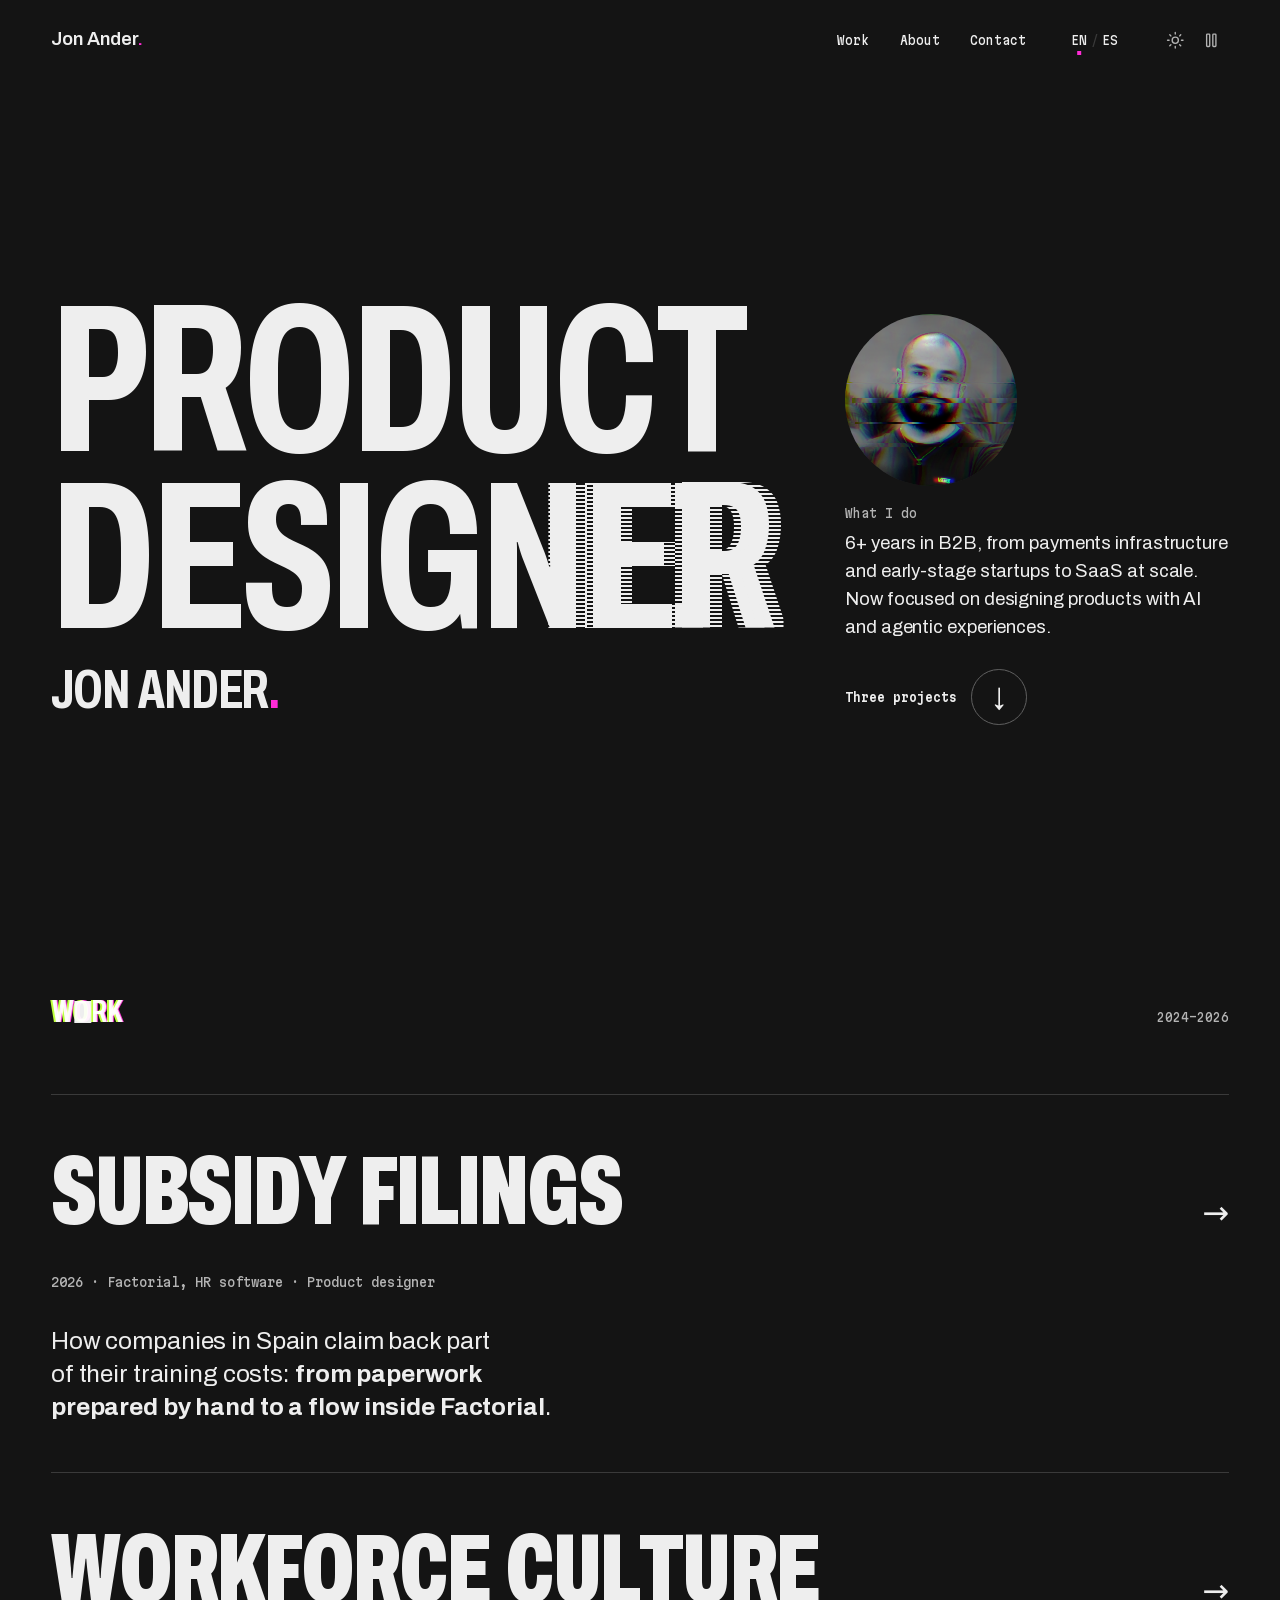
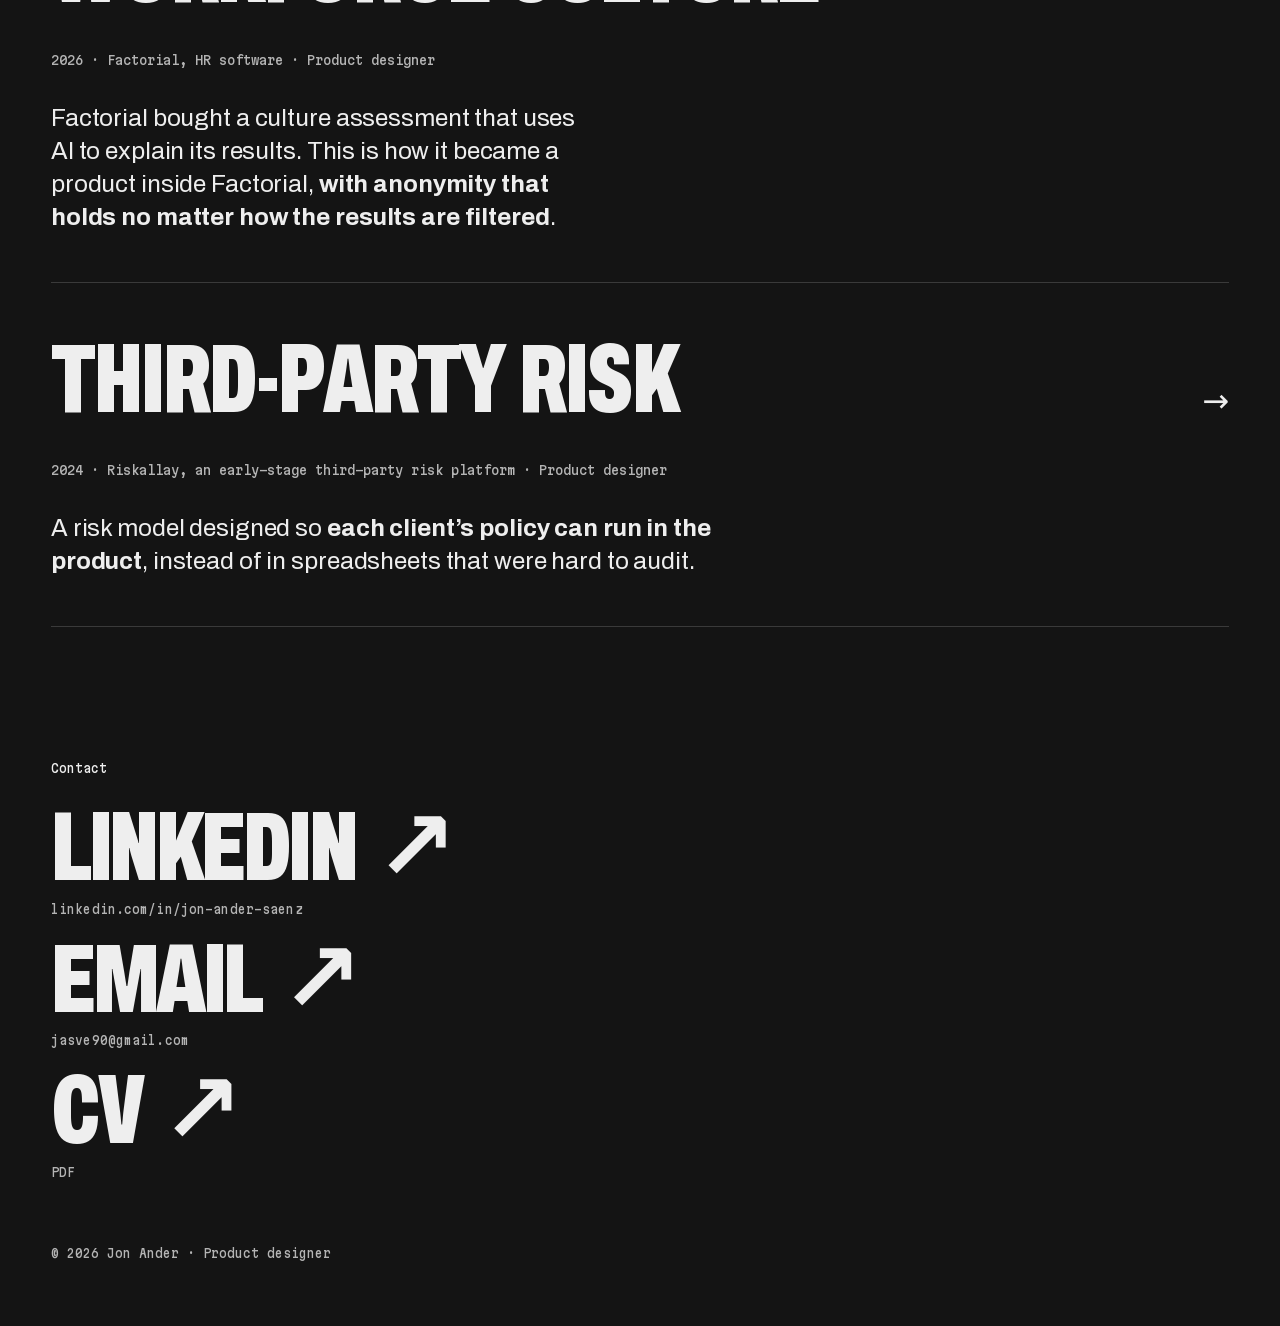
==== commit 1b1effcb: "El nombre vuelve a verse en la home en móvil, alineado con los controles Co-Authored-By: Claude Opus" ====
--- a/index.html
+++ b/index.html
@@ -24,8 +24,8 @@
 <script>try{if(sessionStorage.getItem('arriveB')==='1')document.documentElement.dataset.arrived='blocks'}catch(e){}</script>
 <link rel="preload" href="fonts/archivo-latin.woff2" as="font" type="font/woff2" crossorigin>
 <link rel="preload" href="fonts/martian-mono-latin.woff2" as="font" type="font/woff2" crossorigin>
-<link rel="stylesheet" href="css/site.css?v=202611172003">
-<link rel="stylesheet" href="css/home.css?v=202611172003">
+<link rel="stylesheet" href="css/site.css?v=202611172006">
+<link rel="stylesheet" href="css/home.css?v=202611172006">
 <script type="application/ld+json">{"@context": "https://schema.org", "@graph": [{"@type": "Person", "name": "Jon Ander", "jobTitle": "Product designer", "url": "https://jonanderdesign.github.io/", "sameAs": ["https://www.linkedin.com/in/jon-ander-saenz/"], "address": {"@type": "PostalAddress", "addressLocality": "Madrid", "addressCountry": "ES"}, "worksFor": {"@type": "Organization", "name": "Factorial"}, "knowsAbout": ["Product design", "B2B software", "HR software", "AI products", "Agentic workflows", "Prototyping in code", "Design systems"], "@id": "https://jonanderdesign.github.io/#person"}, {"@type": "WebSite", "url": "https://jonanderdesign.github.io/", "name": "Jon Ander · Product designer", "inLanguage": "en", "author": {"@id": "https://jonanderdesign.github.io/#person"}}]}</script>
 </head>
 <body id="top">
@@ -124,7 +124,7 @@
     <feDisplacementMap in="SourceGraphic" scale="90" xChannelSelector="R" yChannelSelector="G"/>
   </filter>
 </svg>
-<script src="js/site.js?v=202611172003"></script>
-<script src="js/home.js?v=202611172003"></script>
+<script src="js/site.js?v=202611172006"></script>
+<script src="js/home.js?v=202611172006"></script>
 </body>
 </html>
--- a/css/home.css
+++ b/css/home.css
@@ -1 +1 @@
-@media (max-width:47.99rem){.pmeta .nb{white-space:normal}}@media (min-width:48rem){.top nav a{min-inline-size:0;justify-content:normal}}.intro .label,.work-head .label,.contact>.label,.foot{font-size:.75rem}.intro{padding-block:var(--space-l-2xl) var(--space-l)}@media (min-width:48rem){.intro{min-block-size:calc(100svh - var(--hdr,4.5rem) - var(--space-l-2xl) - var(--space-l));justify-content:center}}@media (min-width:48rem) and (max-height:56rem){.intro{padding-block-start:var(--space-l);min-block-size:calc(100svh - var(--hdr,4.5rem) - var(--space-l) - var(--space-l))}.intro{--photo:clamp(5rem,2rem + 6vw,7.5rem)}}.names{margin:0;font-weight:inherit;max-inline-size:100%}.names .line{display:block}.names .display{font-weight:700;letter-spacing:-.02em;line-height:.86}.names .sign{text-align:right;margin-block-start:var(--space-2xs)}.names .sign .display{font-size:var(--step-4)}.bottom{display:flex;flex-wrap:wrap;align-items:flex-end;justify-content:space-between;gap:var(--space-m-l)}.bottom .band{flex:1 1 30rem;align-items:flex-start}.band .statement{font-size:var(--step-1);line-height:1.38;letter-spacing:-.005em;max-inline-size:38ch}.cue{display:inline-flex;align-items:center;gap:var(--space-xs);text-decoration:none;color:var(--fg);margin-inline-start:auto}.cue .cue-t{display:flex;flex-direction:column;align-items:flex-end;line-height:1.5;font-size:.75rem}.cue .cue-t b{font-weight:600}.cue .arr{display:grid;place-items:center;inline-size:var(--space-xl);block-size:var(--space-xl);border:1px solid var(--control);border-radius:50%;font-size:var(--step-1)}.cue .arr i{font-style:normal;display:block;animation:cueDown 2.4s cubic-bezier(.45,0,.2,1) infinite}@keyframes cueDown{0%,55%,100%{transform:translateY(0);opacity:1}70%{transform:translateY(.45em);opacity:0}71%{transform:translateY(-.45em);opacity:0}85%{transform:translateY(0);opacity:1}}.cue:hover .arr{background:var(--surface)}.cue:focus-visible{outline:2px solid var(--fg);outline-offset:4px}.rm .cue .arr i{animation:none}html{scroll-behavior:smooth}@media (prefers-reduced-motion:reduce){html{scroll-behavior:auto}}html.lock{overflow:hidden;scroll-behavior:auto}@media (max-width:47.99rem){.band{display:block}.band>.side{float:left;margin:0 var(--space-s) var(--space-2xs) 0;shape-outside:circle(50%)}.band>.main{display:block}.band::after{content:"";display:block;clear:both}.band .photo{inline-size:4.5rem}.cue{display:none}}@media (max-width:30rem){.top .brand{display:none}}.contact{padding-block:var(--space-l-2xl) var(--space-l)}.contact .big{display:inline-flex;flex-wrap:wrap;align-items:baseline;column-gap:.25em;row-gap:var(--space-2xs);min-block-size:2.75rem}.contact .big .arr{font-stretch:100%}.addr{flex-basis:100%;font-size:.75rem;line-height:1.3;color:var(--muted);text-transform:none;letter-spacing:.01em}.contact .big:hover .addr,.contact .big:focus-visible .addr{color:var(--fg)}.foot{display:flex;justify-content:space-between;flex-wrap:wrap;gap:var(--space-xs);padding-block:var(--space-l) var(--space-m)}.rows .prow{display:block;border-block-end:1px solid var(--line);padding-block:var(--space-s)}.rows .prow:first-child{border-block-start:1px solid var(--line)}.phead{display:flex;align-items:baseline;gap:var(--space-s)}.ptitle{font-size:var(--step-6);flex:1;min-inline-size:0}.ptitle .base .wd:last-child::after{content:".";color:var(--accent);opacity:0;transition:opacity .2s}.prow.open .ptitle .base .wd:last-child::after,.prow:focus-visible .ptitle .base .wd:last-child::after{opacity:1}.pmeta{font-size:.8125rem;color:var(--muted);margin-block-start:var(--space-2xs)}.nb{white-space:nowrap}.pstory,.statement{text-wrap:pretty}.pstory{text-wrap:balance;max-inline-size:52ch;margin-block-start:var(--space-3xs)}.parr{font-size:var(--step-2);line-height:1;transition:transform .4s cubic-bezier(.2,.8,.2,1)}.pmore{display:grid;grid-template-rows:0fr;transition:grid-template-rows .5s cubic-bezier(.2,.8,.2,1)}.prow.snap .pmore{transition:none}.pin{overflow:hidden;min-block-size:0}.pin>.sidebar{padding-block:var(--space-m) var(--space-xs);align-items:stretch}.prow.open .pmore{grid-template-rows:1fr}.prow.open .parr{transform:rotate(45deg);color:var(--accent)}@media (hover:none){.pmore{grid-template-rows:1fr}.pmore .main{display:none}.parr{display:none}}.rm .pmore,.rm .parr{transition:none}.did{list-style:none;margin:0;padding:0}.did li{padding-inline-start:var(--space-s);border-inline-start:2px solid var(--line);max-inline-size:46ch}.prow .win{aspect-ratio:auto;block-size:21.0625rem;padding:1.75rem;background:var(--plate);align-self:start;min-inline-size:0}@media (min-width:48rem){.pin>.sidebar>.side{flex-grow:0}}.go{font-size:var(--step-0)}.work{padding-block:var(--space-l-2xl) var(--space-l)}#work{scroll-margin-top:calc(var(--hdr,4.5rem) + var(--space-s) - var(--space-l-2xl))}#contact{scroll-margin-top:calc(var(--hdr,4.5rem) + var(--space-s) - var(--space-l-2xl))}@media (max-width:47.99rem){#work,#contact{scroll-margin-top:calc(var(--space-s) - var(--space-l-2xl))}}.work-head{display:flex;justify-content:space-between;align-items:baseline;gap:var(--space-s);flex-wrap:wrap}.proj{text-decoration:none;color:inherit;position:relative}.proj:hover{text-decoration:none}.proj:focus-visible{outline:2px solid var(--fg);outline-offset:var(--space-2xs)}.proj .go{font-size:var(--step-0);font-weight:600;display:inline-flex;gap:var(--space-3xs);align-items:center}.proj .go i{font-style:normal;display:inline-block;transition:transform .3s cubic-bezier(.2,.8,.2,1)}.proj:hover .go i,.proj:focus-visible .go i{transform:translateX(var(--space-3xs))}.win{position:relative;display:grid;place-items:center;aspect-ratio:16/10;padding:var(--space-s-m);background:var(--i-bg);overflow:hidden}.win .scr-img{display:block;inline-size:100%;block-size:100%;object-fit:cover;object-position:top left;border-radius:var(--win-r);box-shadow:var(--win-shadow)}.win.rip .scr-img{animation:rip .34s steps(1,end) 1}.rm .win.rip .scr-img{animation:none}.case{inset:var(--hdr,4.5rem) 0 0 0}html.lock .top{position:sticky;top:0}.case-page{min-block-size:auto}#cmain{overflow-x:clip}@keyframes vtOut{to{opacity:0}}@keyframes vtIn{from{opacity:0}}::view-transition-old(root){animation:vtOut .18s cubic-bezier(.4,0,1,1) both}::view-transition-new(root){animation:vtIn .3s .16s cubic-bezier(0,0,.2,1) both}html.vt-fly::view-transition-new(root){animation-delay:.38s}html.vt-solo::view-transition-old(ptitle){animation-duration:.18s}::view-transition-group(ptitle),::view-transition-group(pshot){animation-duration:.62s;animation-timing-function:cubic-bezier(.7,0,.16,1)}::view-transition-old(ptitle),::view-transition-old(pshot){animation:none;opacity:0}::view-transition-new(ptitle),::view-transition-new(pshot){animation:none;opacity:1}html.vt-solo::view-transition-old(ptitle){animation:vtOut .2s linear both;opacity:1}.rows .prow{padding-block:var(--space-m) var(--space-l)}.prow .win{block-size:auto;aspect-ratio:auto;padding:1.25rem;background:var(--plate)}@media (hover:none){.pmore{grid-template-rows:1fr}}.names .line .display{line-height:.84}.names .sign{margin-block-start:var(--space-xs)}.names .sign .display{font-size:var(--step-3)}.band .statement{font-size:var(--step-0);line-height:1.5;max-inline-size:40ch}@media (min-width:48rem){.rows .prow{display:grid;grid-template-columns:minmax(0,5fr) minmax(0,7fr);column-gap:var(--space-l-2xl);align-items:start}}.contact .cluster{display:grid;gap:var(--space-s)}.contact .big{display:flex;flex-wrap:wrap;align-items:baseline;column-gap:.2em;font-size:var(--step-8);line-height:.9}.contact .big .addr{margin-inline-start:auto;font-size:.75rem;line-height:1.3;align-self:baseline}@media (max-width:47.99rem){.contact .big{font-size:var(--step-6)}.contact .big .addr{margin-inline-start:0;flex-basis:100%;padding-block-end:var(--space-s)}}.cutx .base{clip-path:inset(-.3em -.3em 49% -.3em);transform:translateX(-.025em);text-shadow:-.022em 0 var(--sig-m),.022em 0 var(--sig-c)}.cutx .ct{position:absolute;left:0;top:0;right:0;white-space:inherit;pointer-events:none;clip-path:inset(54% -.3em -.3em -.3em);transform:translateX(.035em);text-shadow:-.022em 0 var(--sig-m),.022em 0 var(--sig-c)}.ct{display:none}.cutx .ct{display:block}.ct::after{content:attr(data-t);content:attr(data-t) / ""}.cutx.busy .base{clip-path:none;transform:none;text-shadow:none}.cutx.busy .ct{opacity:0}.names .line .display{font-stretch:62%;line-height:.84}.names .sign{text-align:left;margin-block-start:var(--space-s)}.names .sign .display{font-size:var(--step-4)}@media (min-width:48rem){.intro{display:grid;grid-template-columns:minmax(0,1fr) 24rem;grid-template-areas:"names aside" "names cue";column-gap:var(--space-l-2xl);row-gap:var(--space-m);align-content:center}.intro .names{grid-area:names;align-self:center}.intro .bottom{display:contents}.intro .band{grid-area:aside;display:block;align-self:start}.intro .band>.side{margin-block-end:var(--space-s)}.intro .band .statement{font-size:var(--step-0);line-height:1.5}.intro .cue{grid-area:cue;align-self:end;justify-self:start;margin:0}}@media (max-width:47.99rem){.band>.side{float:none;margin:0 0 var(--space-s)}}.prow .win{background:none;padding:0;overflow:visible}.prow .win .scr-img{clip-path:inset(0 0 61% 0)}.prow .win::after{content:"";position:absolute;left:0;right:-16px;top:39.3%;height:2px;background:linear-gradient(90deg,var(--sig-m),var(--sig-c));pointer-events:none}.pmore{grid-template-rows:1fr;transition:none}.prow.open .parr{transform:translateX(var(--space-3xs));color:var(--accent)}@media (min-width:48rem){.rows .prow{display:grid;grid-template-columns:repeat(12,minmax(0,1fr));column-gap:var(--space-s);align-items:start;padding-block:var(--space-xl);border:0}.rows .prow:first-child{border:0}.prow .ptitle{font-size:var(--step-5)}}.top{view-transition-name:sitetop}::view-transition-group(sitetop){animation:none}::view-transition-old(sitetop){display:none}::view-transition-new(sitetop){animation:none}.proj{-webkit-tap-highlight-color:transparent}.prow .win .scr-img{clip-path:none}.prow .win::after{display:none}.prow .win.rip .scr-img{animation:none}@media (min-width:48rem){.rows .prow{grid-template-columns:repeat(12,minmax(0,1fr));column-gap:var(--space-s);padding-block:var(--space-2xl) var(--space-3xl);align-items:center}}@media (min-width:48rem){.rows .prow{align-items:start;padding-block:var(--space-xl) var(--space-2xl)}.rows .prow:first-child{padding-top:var(--space-s)}}@media (min-width:48rem){.rows .prow{grid-template-columns:repeat(12,minmax(0,1fr));column-gap:var(--space-m);align-items:start;padding-block:var(--space-xl) var(--space-2xl)}}.cutx.vt-travel .base{clip-path:none;transform:none;text-shadow:none}.cutx.vt-travel .ct{opacity:0}::view-transition-group(ptitle){z-index:3}::view-transition-group(pshot){z-index:1}html.vt-close::view-transition-old(ptitle){animation:none;opacity:1}html.vt-close::view-transition-new(ptitle){animation:none;opacity:0}html.vt-open::view-transition-old(root),html.vt-close::view-transition-old(root){animation-duration:.14s}.rows .pmeta .nb{white-space:normal}.rows .pmeta .nb:first-child,.rows .pmeta .nb:last-child{white-space:nowrap}.pmeta .nb.ls .sep{display:none}.cutx .base{clip-path:none;transform:none;text-shadow:none}.cutx .ct{display:none}.rows .prow .did{display:none}.rows .prow .parr{display:none}.work-head{display:flex;justify-content:space-between;align-items:baseline;gap:var(--space-s)}.work-head .wk{margin:0;font-stretch:62%;font-weight:700;text-transform:uppercase;line-height:.84;letter-spacing:-.01em}#work{padding-top:96px}.rows .prow .pmore,.rows .prow .pin{display:block;grid-template-rows:none;overflow:visible}.rows .prow .phead{display:block}.rows .prow .ptitle{font-size:min(clamp(3.5rem,1.829rem + 6.857vw,8rem),11.5vh);font-stretch:62%;font-weight:850;text-transform:uppercase;letter-spacing:-.02em;white-space:nowrap;line-height:.9;margin:0}@media (min-width:64rem){.rows .prow{display:grid;grid-template-columns:repeat(12,minmax(0,1fr));column-gap:24px;row-gap:0;align-content:center;min-height:calc(100vh - var(--hdr,82px));padding-block:24px;--boxw:calc((100% - 11 * 24px) / 12 * 4 + 3 * 24px)}.rows .prow:nth-child(n) .phead{grid-row:1;grid-column:1 / -1;margin-bottom:24px}.rows .prow:nth-child(even) .phead{text-align:right}}@media (max-width:63.99rem){.rows .prow{display:flex;flex-direction:column;padding-block:40px}.rows .prow .phead{order:1;margin-bottom:16px}}@media (max-width:47.99rem){#work{padding-top:48px}.top{position:sticky;top:0;z-index:20}.rows .prow .ptitle{white-space:normal}}html.vt-open::view-transition-group(ptitle){animation-delay:.16s}html.vt-close::view-transition-group(pshot){animation-delay:.16s}html.vt-open.vt-fly::view-transition-new(root),html.vt-close.vt-fly::view-transition-new(root){animation-delay:.62s}::view-transition-group(ptitle){z-index:3}html.vt-wait::view-transition-new(root){animation-delay:.16s}.work-head .wk{font-size:2rem;font-weight:700;letter-spacing:0;line-height:1}#work{padding-top:72px}@media (min-width:64rem){.rows .prow:nth-child(n){grid-template-rows:auto auto;align-content:center}.rows .prow:nth-child(n) .phead{grid-row:1;grid-column:1 / -1;margin-bottom:28px}.rows .prow{padding-block:24px}}@media (min-width:64rem){.rows .prow:nth-child(n) .phead{margin-bottom:40px}.rows .prow{padding-block:20px 56px}.rows .prow:nth-child(even) .ptitle{margin-right:-.19em}}.rows .prow:nth-child(n){display:block;min-height:0;padding-block:var(--space-s);grid-template-columns:none;grid-template-rows:none;border-block-end:1px solid var(--line)}.rows .prow:first-child{border-block-start:1px solid var(--line)}.rows .prow:nth-child(n) .phead{display:flex;align-items:baseline;gap:var(--space-s);margin:0;text-align:left}.rows .prow:nth-child(n) .ptitle{font-size:var(--step-6);white-space:normal;line-height:1;margin:0;flex:1;min-inline-size:0}.rows .prow:nth-child(n) .parr{display:inline}.rows .prow:nth-child(n) .pmeta{margin-top:var(--space-2xs)}.rows .prow:nth-child(n) .pmore{display:grid;grid-template-rows:0fr;overflow:visible;transition:grid-template-rows .5s cubic-bezier(.2,.8,.2,1)}.rows .prow.open:nth-child(n) .pmore,.rows .prow:focus-within:nth-child(n) .pmore{grid-template-rows:1fr}.rows .prow:nth-child(n) .pin{display:block;overflow:hidden;min-block-size:0}.rows .prow:nth-child(n) .pmore .main{display:block}.rows .prow:nth-child(n) .did{display:none}.rm .rows .prow .pmore{transition:none}.rows .prow:nth-child(n) .pmore{transition:grid-template-rows .5s cubic-bezier(.2,.8,.2,1)}.rows .prow.snap:nth-child(n) .pmore,.rm .rows .prow:nth-child(n) .pmore{transition:none}.rows .prow:nth-child(n) .win{block-size:21.0625rem;padding:1.75rem;background:var(--plate);overflow:hidden}.rows .prow:nth-child(n) .win.rip .scr-img{animation:rip .34s steps(1,end) 1}.rm .rows .prow:nth-child(n) .win.rip .scr-img{animation:none}:root{--d24:24px;--d48:48px;--d96:96px;--d192:192px}@media (max-width:47.99rem){:root{--d48:32px;--d96:64px;--d192:112px}}#work{padding-top:var(--d96)}.work-head{margin-bottom:var(--d48)}.rows .prow:nth-child(n){padding-block:var(--d48);border-block-end:1px solid var(--line)}.rows .prow:first-child{border-block-start:1px solid var(--line)}.rows .prow:nth-child(n) .pmeta{margin-top:32px}.rows .prow:nth-child(n) .pstory{margin-top:32px}.rows .prow:nth-child(n) .pin>.sidebar{padding-block:var(--d48) var(--d24)}.contact{padding-top:var(--d96);margin-top:0}.contact .big.display{font-size:var(--step-6)}.cutx .base{clip-path:none;transform:none;text-shadow:none}.cutx .ct{display:none}.rows .prow{position:relative;border-block-end-color:transparent}.rows .prow::after{content:"";position:absolute;left:0;right:0;bottom:-1px;height:1px;background:var(--line);transform:scaleX(0);transform-origin:left}@keyframes ruledraw{to{transform:none}}.rows .prow:nth-child(n) .win{background:var(--plate)}+@media (max-width:47.99rem){.pmeta .nb{white-space:normal}}@media (min-width:48rem){.top nav a{min-inline-size:0;justify-content:normal}}.intro .label,.work-head .label,.contact>.label,.foot{font-size:.75rem}.intro{padding-block:var(--space-l-2xl) var(--space-l)}@media (min-width:48rem){.intro{min-block-size:calc(100svh - var(--hdr,4.5rem) - var(--space-l-2xl) - var(--space-l));justify-content:center}}@media (min-width:48rem) and (max-height:56rem){.intro{padding-block-start:var(--space-l);min-block-size:calc(100svh - var(--hdr,4.5rem) - var(--space-l) - var(--space-l))}.intro{--photo:clamp(5rem,2rem + 6vw,7.5rem)}}.names{margin:0;font-weight:inherit;max-inline-size:100%}.names .line{display:block}.names .display{font-weight:700;letter-spacing:-.02em;line-height:.86}.names .sign{text-align:right;margin-block-start:var(--space-2xs)}.names .sign .display{font-size:var(--step-4)}.bottom{display:flex;flex-wrap:wrap;align-items:flex-end;justify-content:space-between;gap:var(--space-m-l)}.bottom .band{flex:1 1 30rem;align-items:flex-start}.band .statement{font-size:var(--step-1);line-height:1.38;letter-spacing:-.005em;max-inline-size:38ch}.cue{display:inline-flex;align-items:center;gap:var(--space-xs);text-decoration:none;color:var(--fg);margin-inline-start:auto}.cue .cue-t{display:flex;flex-direction:column;align-items:flex-end;line-height:1.5;font-size:.75rem}.cue .cue-t b{font-weight:600}.cue .arr{display:grid;place-items:center;inline-size:var(--space-xl);block-size:var(--space-xl);border:1px solid var(--control);border-radius:50%;font-size:var(--step-1)}.cue .arr i{font-style:normal;display:block;animation:cueDown 2.4s cubic-bezier(.45,0,.2,1) infinite}@keyframes cueDown{0%,55%,100%{transform:translateY(0);opacity:1}70%{transform:translateY(.45em);opacity:0}71%{transform:translateY(-.45em);opacity:0}85%{transform:translateY(0);opacity:1}}.cue:hover .arr{background:var(--surface)}.cue:focus-visible{outline:2px solid var(--fg);outline-offset:4px}.rm .cue .arr i{animation:none}html{scroll-behavior:smooth}@media (prefers-reduced-motion:reduce){html{scroll-behavior:auto}}html.lock{overflow:hidden;scroll-behavior:auto}@media (max-width:47.99rem){.band{display:block}.band>.side{float:left;margin:0 var(--space-s) var(--space-2xs) 0;shape-outside:circle(50%)}.band>.main{display:block}.band::after{content:"";display:block;clear:both}.band .photo{inline-size:4.5rem}.cue{display:none}}.contact{padding-block:var(--space-l-2xl) var(--space-l)}.contact .big{display:inline-flex;flex-wrap:wrap;align-items:baseline;column-gap:.25em;row-gap:var(--space-2xs);min-block-size:2.75rem}.contact .big .arr{font-stretch:100%}.addr{flex-basis:100%;font-size:.75rem;line-height:1.3;color:var(--muted);text-transform:none;letter-spacing:.01em}.contact .big:hover .addr,.contact .big:focus-visible .addr{color:var(--fg)}.foot{display:flex;justify-content:space-between;flex-wrap:wrap;gap:var(--space-xs);padding-block:var(--space-l) var(--space-m)}.rows .prow{display:block;border-block-end:1px solid var(--line);padding-block:var(--space-s)}.rows .prow:first-child{border-block-start:1px solid var(--line)}.phead{display:flex;align-items:baseline;gap:var(--space-s)}.ptitle{font-size:var(--step-6);flex:1;min-inline-size:0}.ptitle .base .wd:last-child::after{content:".";color:var(--accent);opacity:0;transition:opacity .2s}.prow.open .ptitle .base .wd:last-child::after,.prow:focus-visible .ptitle .base .wd:last-child::after{opacity:1}.pmeta{font-size:.8125rem;color:var(--muted);margin-block-start:var(--space-2xs)}.nb{white-space:nowrap}.pstory,.statement{text-wrap:pretty}.pstory{text-wrap:balance;max-inline-size:52ch;margin-block-start:var(--space-3xs)}.parr{font-size:var(--step-2);line-height:1;transition:transform .4s cubic-bezier(.2,.8,.2,1)}.pmore{display:grid;grid-template-rows:0fr;transition:grid-template-rows .5s cubic-bezier(.2,.8,.2,1)}.prow.snap .pmore{transition:none}.pin{overflow:hidden;min-block-size:0}.pin>.sidebar{padding-block:var(--space-m) var(--space-xs);align-items:stretch}.prow.open .pmore{grid-template-rows:1fr}.prow.open .parr{transform:rotate(45deg);color:var(--accent)}@media (hover:none){.pmore{grid-template-rows:1fr}.pmore .main{display:none}.parr{display:none}}.rm .pmore,.rm .parr{transition:none}.did{list-style:none;margin:0;padding:0}.did li{padding-inline-start:var(--space-s);border-inline-start:2px solid var(--line);max-inline-size:46ch}.prow .win{aspect-ratio:auto;block-size:21.0625rem;padding:1.75rem;background:var(--plate);align-self:start;min-inline-size:0}@media (min-width:48rem){.pin>.sidebar>.side{flex-grow:0}}.go{font-size:var(--step-0)}.work{padding-block:var(--space-l-2xl) var(--space-l)}#work{scroll-margin-top:calc(var(--hdr,4.5rem) + var(--space-s) - var(--space-l-2xl))}#contact{scroll-margin-top:calc(var(--hdr,4.5rem) + var(--space-s) - var(--space-l-2xl))}@media (max-width:47.99rem){#work,#contact{scroll-margin-top:calc(var(--space-s) - var(--space-l-2xl))}}.work-head{display:flex;justify-content:space-between;align-items:baseline;gap:var(--space-s);flex-wrap:wrap}.proj{text-decoration:none;color:inherit;position:relative}.proj:hover{text-decoration:none}.proj:focus-visible{outline:2px solid var(--fg);outline-offset:var(--space-2xs)}.proj .go{font-size:var(--step-0);font-weight:600;display:inline-flex;gap:var(--space-3xs);align-items:center}.proj .go i{font-style:normal;display:inline-block;transition:transform .3s cubic-bezier(.2,.8,.2,1)}.proj:hover .go i,.proj:focus-visible .go i{transform:translateX(var(--space-3xs))}.win{position:relative;display:grid;place-items:center;aspect-ratio:16/10;padding:var(--space-s-m);background:var(--i-bg);overflow:hidden}.win .scr-img{display:block;inline-size:100%;block-size:100%;object-fit:cover;object-position:top left;border-radius:var(--win-r);box-shadow:var(--win-shadow)}.win.rip .scr-img{animation:rip .34s steps(1,end) 1}.rm .win.rip .scr-img{animation:none}.case{inset:var(--hdr,4.5rem) 0 0 0}html.lock .top{position:sticky;top:0}.case-page{min-block-size:auto}#cmain{overflow-x:clip}@keyframes vtOut{to{opacity:0}}@keyframes vtIn{from{opacity:0}}::view-transition-old(root){animation:vtOut .18s cubic-bezier(.4,0,1,1) both}::view-transition-new(root){animation:vtIn .3s .16s cubic-bezier(0,0,.2,1) both}html.vt-fly::view-transition-new(root){animation-delay:.38s}html.vt-solo::view-transition-old(ptitle){animation-duration:.18s}::view-transition-group(ptitle),::view-transition-group(pshot){animation-duration:.62s;animation-timing-function:cubic-bezier(.7,0,.16,1)}::view-transition-old(ptitle),::view-transition-old(pshot){animation:none;opacity:0}::view-transition-new(ptitle),::view-transition-new(pshot){animation:none;opacity:1}html.vt-solo::view-transition-old(ptitle){animation:vtOut .2s linear both;opacity:1}.rows .prow{padding-block:var(--space-m) var(--space-l)}.prow .win{block-size:auto;aspect-ratio:auto;padding:1.25rem;background:var(--plate)}@media (hover:none){.pmore{grid-template-rows:1fr}}.names .line .display{line-height:.84}.names .sign{margin-block-start:var(--space-xs)}.names .sign .display{font-size:var(--step-3)}.band .statement{font-size:var(--step-0);line-height:1.5;max-inline-size:40ch}@media (min-width:48rem){.rows .prow{display:grid;grid-template-columns:minmax(0,5fr) minmax(0,7fr);column-gap:var(--space-l-2xl);align-items:start}}.contact .cluster{display:grid;gap:var(--space-s)}.contact .big{display:flex;flex-wrap:wrap;align-items:baseline;column-gap:.2em;font-size:var(--step-8);line-height:.9}.contact .big .addr{margin-inline-start:auto;font-size:.75rem;line-height:1.3;align-self:baseline}@media (max-width:47.99rem){.contact .big{font-size:var(--step-6)}.contact .big .addr{margin-inline-start:0;flex-basis:100%;padding-block-end:var(--space-s)}}.cutx .base{clip-path:inset(-.3em -.3em 49% -.3em);transform:translateX(-.025em);text-shadow:-.022em 0 var(--sig-m),.022em 0 var(--sig-c)}.cutx .ct{position:absolute;left:0;top:0;right:0;white-space:inherit;pointer-events:none;clip-path:inset(54% -.3em -.3em -.3em);transform:translateX(.035em);text-shadow:-.022em 0 var(--sig-m),.022em 0 var(--sig-c)}.ct{display:none}.cutx .ct{display:block}.ct::after{content:attr(data-t);content:attr(data-t) / ""}.cutx.busy .base{clip-path:none;transform:none;text-shadow:none}.cutx.busy .ct{opacity:0}.names .line .display{font-stretch:62%;line-height:.84}.names .sign{text-align:left;margin-block-start:var(--space-s)}.names .sign .display{font-size:var(--step-4)}@media (min-width:48rem){.intro{display:grid;grid-template-columns:minmax(0,1fr) 24rem;grid-template-areas:"names aside" "names cue";column-gap:var(--space-l-2xl);row-gap:var(--space-m);align-content:center}.intro .names{grid-area:names;align-self:center}.intro .bottom{display:contents}.intro .band{grid-area:aside;display:block;align-self:start}.intro .band>.side{margin-block-end:var(--space-s)}.intro .band .statement{font-size:var(--step-0);line-height:1.5}.intro .cue{grid-area:cue;align-self:end;justify-self:start;margin:0}}@media (max-width:47.99rem){.band>.side{float:none;margin:0 0 var(--space-s)}}.prow .win{background:none;padding:0;overflow:visible}.prow .win .scr-img{clip-path:inset(0 0 61% 0)}.prow .win::after{content:"";position:absolute;left:0;right:-16px;top:39.3%;height:2px;background:linear-gradient(90deg,var(--sig-m),var(--sig-c));pointer-events:none}.pmore{grid-template-rows:1fr;transition:none}.prow.open .parr{transform:translateX(var(--space-3xs));color:var(--accent)}@media (min-width:48rem){.rows .prow{display:grid;grid-template-columns:repeat(12,minmax(0,1fr));column-gap:var(--space-s);align-items:start;padding-block:var(--space-xl);border:0}.rows .prow:first-child{border:0}.prow .ptitle{font-size:var(--step-5)}}.top{view-transition-name:sitetop}::view-transition-group(sitetop){animation:none}::view-transition-old(sitetop){display:none}::view-transition-new(sitetop){animation:none}.proj{-webkit-tap-highlight-color:transparent}.prow .win .scr-img{clip-path:none}.prow .win::after{display:none}.prow .win.rip .scr-img{animation:none}@media (min-width:48rem){.rows .prow{grid-template-columns:repeat(12,minmax(0,1fr));column-gap:var(--space-s);padding-block:var(--space-2xl) var(--space-3xl);align-items:center}}@media (min-width:48rem){.rows .prow{align-items:start;padding-block:var(--space-xl) var(--space-2xl)}.rows .prow:first-child{padding-top:var(--space-s)}}@media (min-width:48rem){.rows .prow{grid-template-columns:repeat(12,minmax(0,1fr));column-gap:var(--space-m);align-items:start;padding-block:var(--space-xl) var(--space-2xl)}}.cutx.vt-travel .base{clip-path:none;transform:none;text-shadow:none}.cutx.vt-travel .ct{opacity:0}::view-transition-group(ptitle){z-index:3}::view-transition-group(pshot){z-index:1}html.vt-close::view-transition-old(ptitle){animation:none;opacity:1}html.vt-close::view-transition-new(ptitle){animation:none;opacity:0}html.vt-open::view-transition-old(root),html.vt-close::view-transition-old(root){animation-duration:.14s}.rows .pmeta .nb{white-space:normal}.rows .pmeta .nb:first-child,.rows .pmeta .nb:last-child{white-space:nowrap}.pmeta .nb.ls .sep{display:none}.cutx .base{clip-path:none;transform:none;text-shadow:none}.cutx .ct{display:none}.rows .prow .did{display:none}.rows .prow .parr{display:none}.work-head{display:flex;justify-content:space-between;align-items:baseline;gap:var(--space-s)}.work-head .wk{margin:0;font-stretch:62%;font-weight:700;text-transform:uppercase;line-height:.84;letter-spacing:-.01em}#work{padding-top:96px}.rows .prow .pmore,.rows .prow .pin{display:block;grid-template-rows:none;overflow:visible}.rows .prow .phead{display:block}.rows .prow .ptitle{font-size:min(clamp(3.5rem,1.829rem + 6.857vw,8rem),11.5vh);font-stretch:62%;font-weight:850;text-transform:uppercase;letter-spacing:-.02em;white-space:nowrap;line-height:.9;margin:0}@media (min-width:64rem){.rows .prow{display:grid;grid-template-columns:repeat(12,minmax(0,1fr));column-gap:24px;row-gap:0;align-content:center;min-height:calc(100vh - var(--hdr,82px));padding-block:24px;--boxw:calc((100% - 11 * 24px) / 12 * 4 + 3 * 24px)}.rows .prow:nth-child(n) .phead{grid-row:1;grid-column:1 / -1;margin-bottom:24px}.rows .prow:nth-child(even) .phead{text-align:right}}@media (max-width:63.99rem){.rows .prow{display:flex;flex-direction:column;padding-block:40px}.rows .prow .phead{order:1;margin-bottom:16px}}@media (max-width:47.99rem){#work{padding-top:48px}.top{position:sticky;top:0;z-index:20}.rows .prow .ptitle{white-space:normal}}html.vt-open::view-transition-group(ptitle){animation-delay:.16s}html.vt-close::view-transition-group(pshot){animation-delay:.16s}html.vt-open.vt-fly::view-transition-new(root),html.vt-close.vt-fly::view-transition-new(root){animation-delay:.62s}::view-transition-group(ptitle){z-index:3}html.vt-wait::view-transition-new(root){animation-delay:.16s}.work-head .wk{font-size:2rem;font-weight:700;letter-spacing:0;line-height:1}#work{padding-top:72px}@media (min-width:64rem){.rows .prow:nth-child(n){grid-template-rows:auto auto;align-content:center}.rows .prow:nth-child(n) .phead{grid-row:1;grid-column:1 / -1;margin-bottom:28px}.rows .prow{padding-block:24px}}@media (min-width:64rem){.rows .prow:nth-child(n) .phead{margin-bottom:40px}.rows .prow{padding-block:20px 56px}.rows .prow:nth-child(even) .ptitle{margin-right:-.19em}}.rows .prow:nth-child(n){display:block;min-height:0;padding-block:var(--space-s);grid-template-columns:none;grid-template-rows:none;border-block-end:1px solid var(--line)}.rows .prow:first-child{border-block-start:1px solid var(--line)}.rows .prow:nth-child(n) .phead{display:flex;align-items:baseline;gap:var(--space-s);margin:0;text-align:left}.rows .prow:nth-child(n) .ptitle{font-size:var(--step-6);white-space:normal;line-height:1;margin:0;flex:1;min-inline-size:0}.rows .prow:nth-child(n) .parr{display:inline}.rows .prow:nth-child(n) .pmeta{margin-top:var(--space-2xs)}.rows .prow:nth-child(n) .pmore{display:grid;grid-template-rows:0fr;overflow:visible;transition:grid-template-rows .5s cubic-bezier(.2,.8,.2,1)}.rows .prow.open:nth-child(n) .pmore,.rows .prow:focus-within:nth-child(n) .pmore{grid-template-rows:1fr}.rows .prow:nth-child(n) .pin{display:block;overflow:hidden;min-block-size:0}.rows .prow:nth-child(n) .pmore .main{display:block}.rows .prow:nth-child(n) .did{display:none}.rm .rows .prow .pmore{transition:none}.rows .prow:nth-child(n) .pmore{transition:grid-template-rows .5s cubic-bezier(.2,.8,.2,1)}.rows .prow.snap:nth-child(n) .pmore,.rm .rows .prow:nth-child(n) .pmore{transition:none}.rows .prow:nth-child(n) .win{block-size:21.0625rem;padding:1.75rem;background:var(--plate);overflow:hidden}.rows .prow:nth-child(n) .win.rip .scr-img{animation:rip .34s steps(1,end) 1}.rm .rows .prow:nth-child(n) .win.rip .scr-img{animation:none}:root{--d24:24px;--d48:48px;--d96:96px;--d192:192px}@media (max-width:47.99rem){:root{--d48:32px;--d96:64px;--d192:112px}}#work{padding-top:var(--d96)}.work-head{margin-bottom:var(--d48)}.rows .prow:nth-child(n){padding-block:var(--d48);border-block-end:1px solid var(--line)}.rows .prow:first-child{border-block-start:1px solid var(--line)}.rows .prow:nth-child(n) .pmeta{margin-top:32px}.rows .prow:nth-child(n) .pstory{margin-top:32px}.rows .prow:nth-child(n) .pin>.sidebar{padding-block:var(--d48) var(--d24)}.contact{padding-top:var(--d96);margin-top:0}.contact .big.display{font-size:var(--step-6)}.cutx .base{clip-path:none;transform:none;text-shadow:none}.cutx .ct{display:none}.rows .prow{position:relative;border-block-end-color:transparent}.rows .prow::after{content:"";position:absolute;left:0;right:0;bottom:-1px;height:1px;background:var(--line);transform:scaleX(0);transform-origin:left}@keyframes ruledraw{to{transform:none}}.rows .prow:nth-child(n) .win{background:var(--plate)}
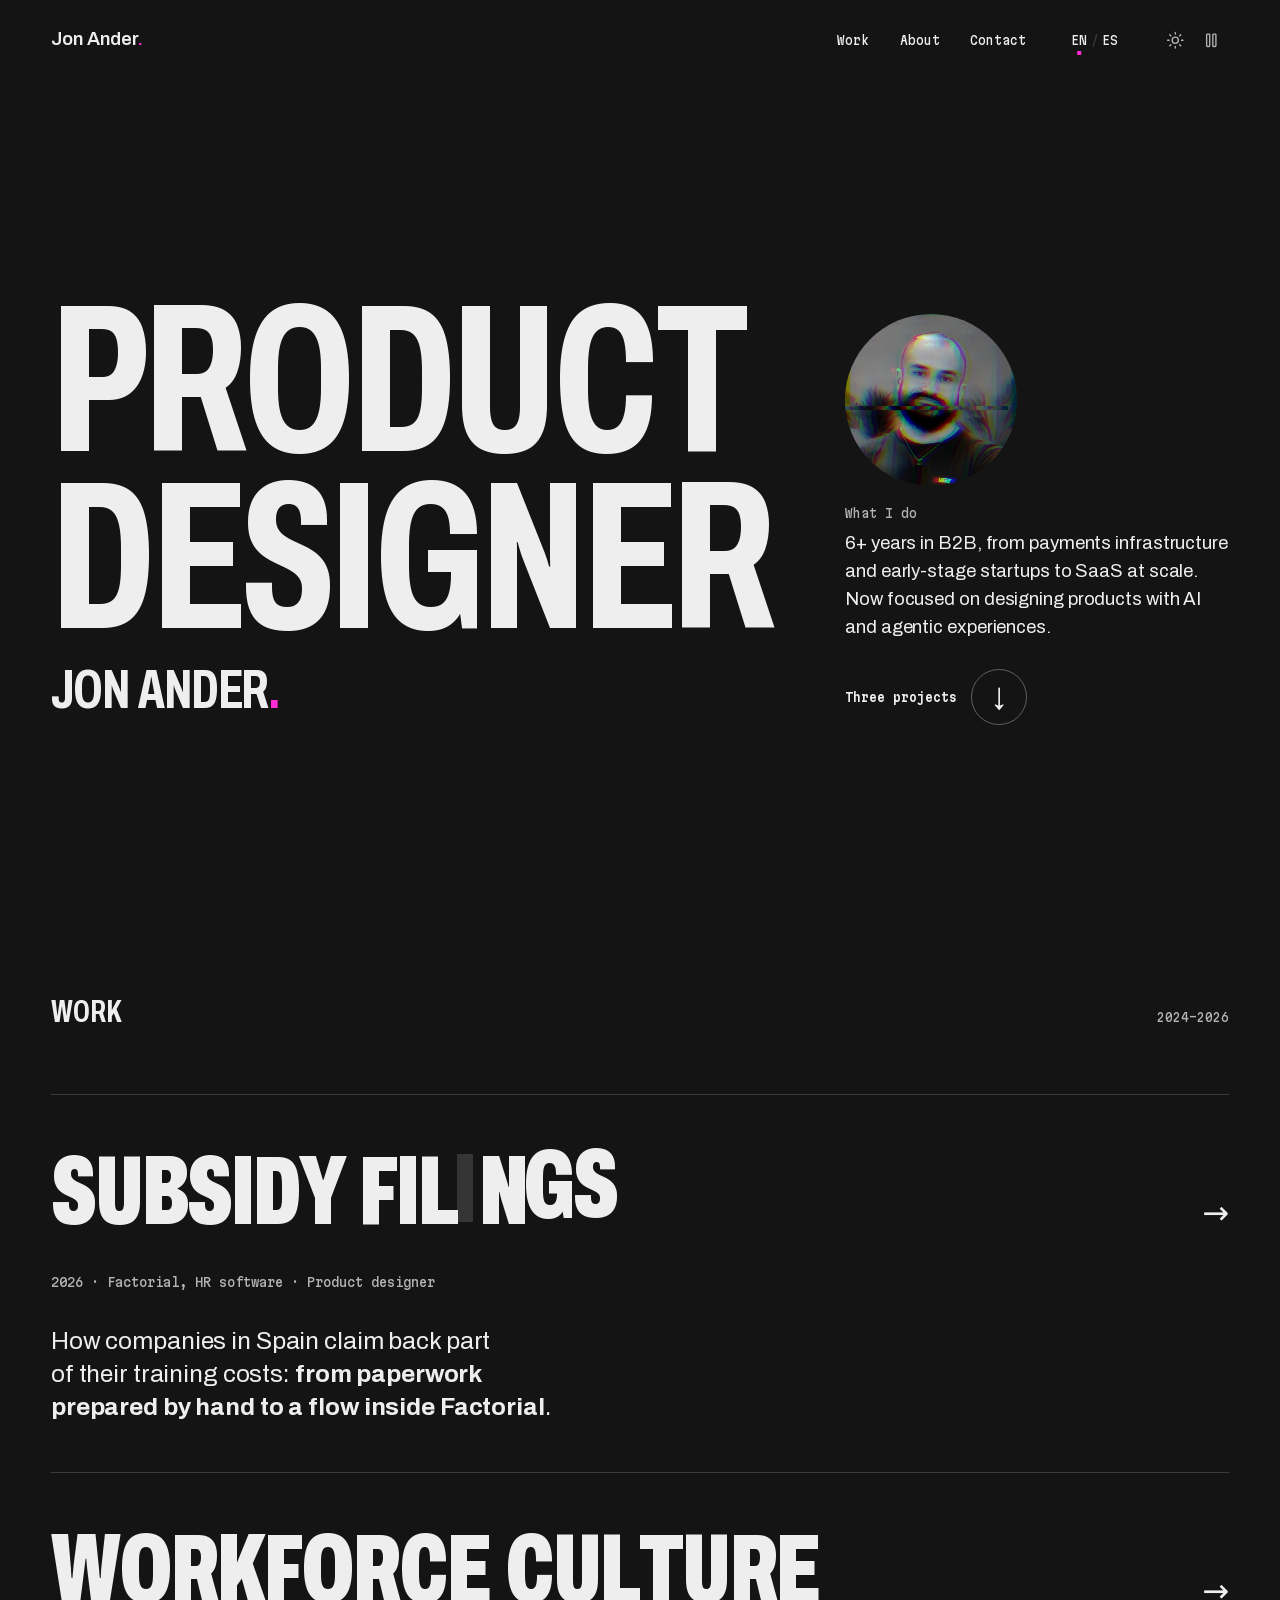
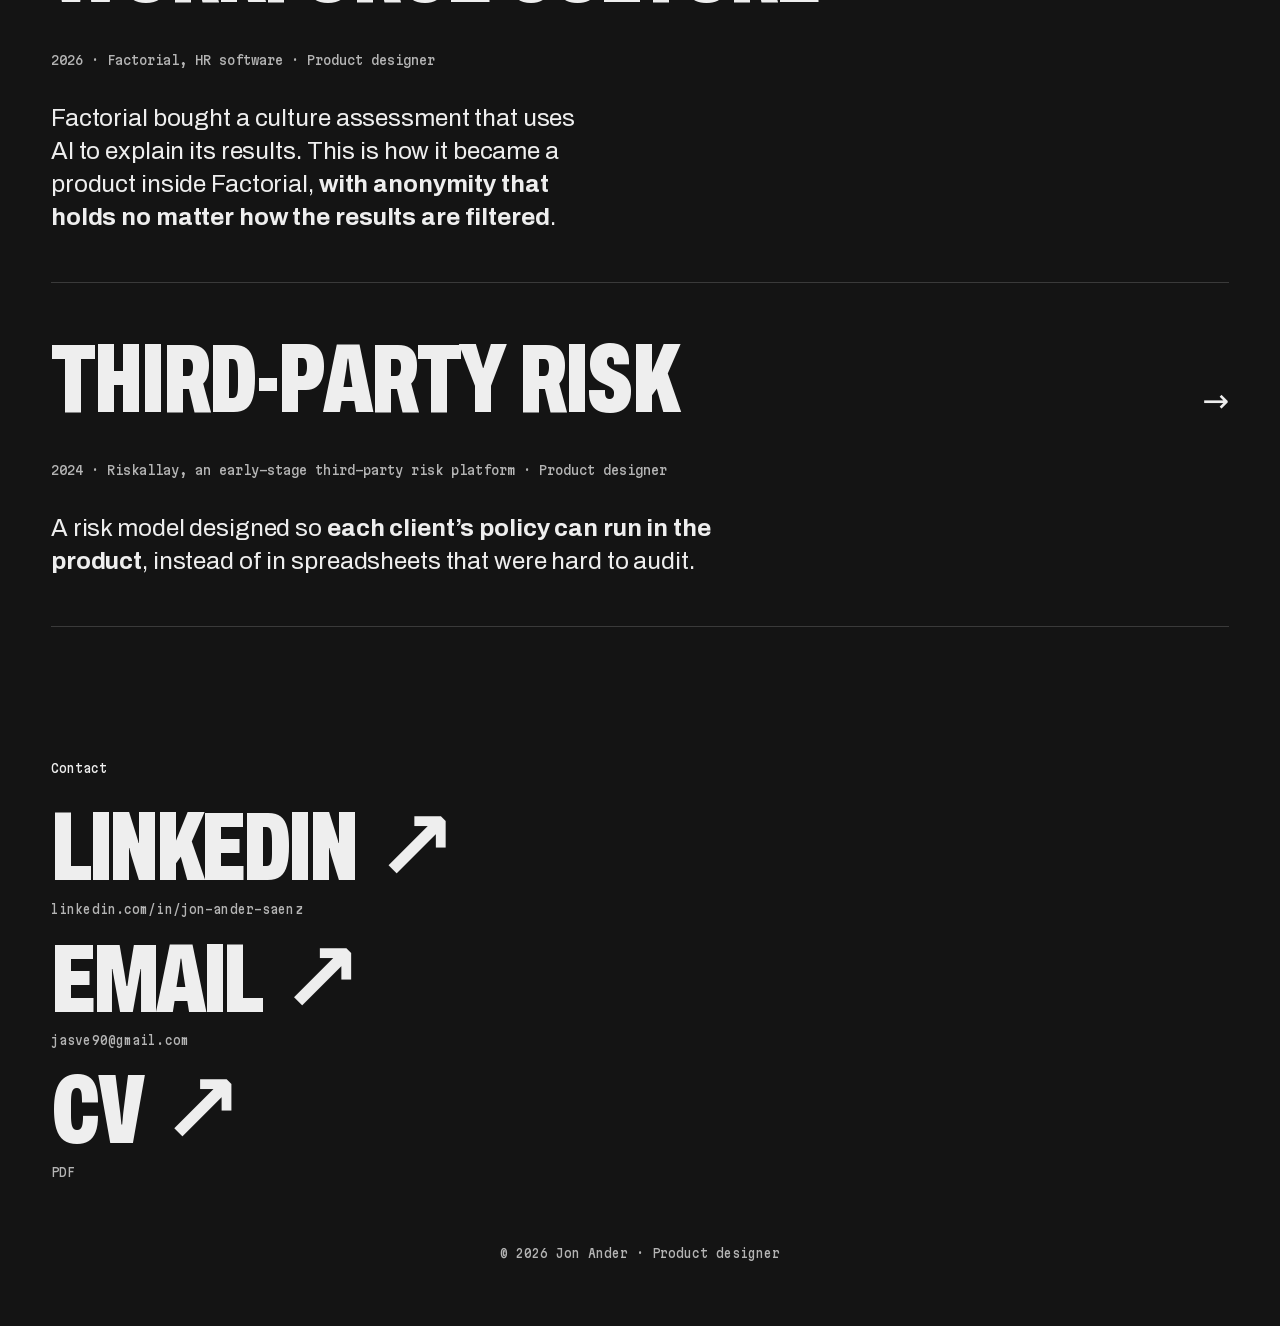
==== commit 8589b1b1: "Menú hamburguesa en móvil, Home dentro del menú, footer centrado" ====
--- a/index.html
+++ b/index.html
@@ -24,8 +24,8 @@
 <script>try{if(sessionStorage.getItem('arriveB')==='1')document.documentElement.dataset.arrived='blocks'}catch(e){}</script>
 <link rel="preload" href="fonts/archivo-latin.woff2" as="font" type="font/woff2" crossorigin>
 <link rel="preload" href="fonts/martian-mono-latin.woff2" as="font" type="font/woff2" crossorigin>
-<link rel="stylesheet" href="css/site.css?v=202611172006">
-<link rel="stylesheet" href="css/home.css?v=202611172006">
+<link rel="stylesheet" href="css/site.css?v=202611172013">
+<link rel="stylesheet" href="css/home.css?v=202611172013">
 <script type="application/ld+json">{"@context": "https://schema.org", "@graph": [{"@type": "Person", "name": "Jon Ander", "jobTitle": "Product designer", "url": "https://jonanderdesign.github.io/", "sameAs": ["https://www.linkedin.com/in/jon-ander-saenz/"], "address": {"@type": "PostalAddress", "addressLocality": "Madrid", "addressCountry": "ES"}, "worksFor": {"@type": "Organization", "name": "Factorial"}, "knowsAbout": ["Product design", "B2B software", "HR software", "AI products", "Agentic workflows", "Prototyping in code", "Design systems"], "@id": "https://jonanderdesign.github.io/#person"}, {"@type": "WebSite", "url": "https://jonanderdesign.github.io/", "name": "Jon Ander · Product designer", "inLanguage": "en", "author": {"@id": "https://jonanderdesign.github.io/#person"}}]}</script>
 </head>
 <body id="top">
@@ -35,7 +35,7 @@
   <div class="center bar">
     <a class="brand strong" href="#">Jon Ander<span class="dot" aria-hidden="true">.</span></a>
     <div class="tools" id="sitemenu">
-      <nav class="cluster" style="--c:var(--space-s)" aria-label="Main"><a href="#work" id="nWork"><span class="gl gx" data-text="Work">Work</span></a><a href="about.html" data-nav><span class="gl gx" data-text="About">About</span></a><a href="#contact" id="nContact"><span class="gl gx" data-text="Contact">Contact</span></a></nav>
+      <nav class="cluster" style="--c:var(--space-s)" aria-label="Main"><a class="nav-home" href="./#top">Home</a><a href="#work" id="nWork"><span class="gl gx" data-text="Work">Work</span></a><a href="about.html" data-nav><span class="gl gx" data-text="About">About</span></a><a href="#contact" id="nContact"><span class="gl gx" data-text="Contact">Contact</span></a></nav>
       <div class="lang" role="group" aria-label="Language"><span aria-current="true" lang="en">EN</span><span class="sep" aria-hidden="true">/</span><a href="es/" lang="es" hreflang="es" title="Versión en español">ES</a></div>
       <div class="cluster" style="--c:var(--space-3xs)">
       <button class="ib" id="themeBtn" type="button"></button>
@@ -124,7 +124,7 @@
     <feDisplacementMap in="SourceGraphic" scale="90" xChannelSelector="R" yChannelSelector="G"/>
   </filter>
 </svg>
-<script src="js/site.js?v=202611172006"></script>
-<script src="js/home.js?v=202611172006"></script>
+<script src="js/site.js?v=202611172013"></script>
+<script src="js/home.js?v=202611172013"></script>
 </body>
 </html>
--- a/css/site.css
+++ b/css/site.css
@@ -1 +1 @@
-@font-face{font-family: 'Archivo';font-style: normal;font-weight: 300 900;font-stretch: 62% 125%;font-display: swap;src: url('../fonts/archivo-latin-ext.woff2') format('woff2');unicode-range: U+0100-02BA,U+02BD-02C5,U+02C7-02CC,U+02CE-02D7,U+02DD-02FF,U+0304,U+0308,U+0329,U+1D00-1DBF,U+1E00-1E9F,U+1EF2-1EFF,U+2020,U+20A0-20AB,U+20AD-20C4,U+2113,U+2C60-2C7F,U+A720-A7FF}@font-face{font-family: 'Archivo';font-style: normal;font-weight: 300 900;font-stretch: 62% 125%;font-display: swap;src: url('../fonts/archivo-latin.woff2') format('woff2');unicode-range: U+0000-00FF,U+0131,U+0152-0153,U+02BB-02BC,U+02C6,U+02DA,U+02DC,U+0304,U+0308,U+0329,U+2000-206F,U+20AC,U+2122,U+2191,U+2193,U+2212,U+2215,U+FEFF,U+FFFD}@font-face{font-family: 'Martian Mono';font-style: normal;font-weight: 300 700;font-stretch: 75% 112.5%;font-display: swap;src: url('../fonts/martian-mono-latin-ext.woff2') format('woff2');unicode-range: U+0100-02BA,U+02BD-02C5,U+02C7-02CC,U+02CE-02D7,U+02DD-02FF,U+0304,U+0308,U+0329,U+1D00-1DBF,U+1E00-1E9F,U+1EF2-1EFF,U+2020,U+20A0-20AB,U+20AD-20C4,U+2113,U+2C60-2C7F,U+A720-A7FF}@font-face{font-family: 'Martian Mono';font-style: normal;font-weight: 300 700;font-stretch: 75% 112.5%;font-display: swap;src: url('../fonts/martian-mono-latin.woff2') format('woff2');unicode-range: U+0000-00FF,U+0131,U+0152-0153,U+02BB-02BC,U+02C6,U+02DA,U+02DC,U+0304,U+0308,U+0329,U+2000-206F,U+20AC,U+2122,U+2191,U+2193,U+2212,U+2215,U+FEFF,U+FFFD}:root{--step--1:clamp(0.8333rem,0.8142rem + 0.0852vw,0.8908rem);--step-0:clamp(1.0000rem,0.9375rem + 0.2778vw,1.1875rem);--step-1:clamp(1.2000rem,1.0724rem + 0.5673vw,1.5829rem);--step-2:clamp(1.4400rem,1.2166rem + 0.9927vw,2.1101rem);--step-3:clamp(1.7280rem,1.3664rem + 1.6070vw,2.8127rem);--step-4:clamp(2.0736rem,1.5150rem + 2.4826vw,3.7493rem);--step-5:clamp(2.4883rem,1.6518rem + 3.7178vw,4.9979rem);--step-6:clamp(2.9860rem,1.7606rem + 5.4462vw,6.6622rem);--step-8:clamp(4.2998rem,1.7871rem + 11.1675vw,11.8379rem);--space-3xs:clamp(0.2500rem,0.2344rem + 0.0694vw,0.2969rem);--space-2xs:clamp(0.5000rem,0.4688rem + 0.1389vw,0.5938rem);--space-xs:clamp(0.7500rem,0.7031rem + 0.2083vw,0.8906rem);--space-s:clamp(1.0000rem,0.9375rem + 0.2778vw,1.1875rem);--space-m:clamp(1.5000rem,1.4062rem + 0.4167vw,1.7812rem);--space-l:clamp(2.0000rem,1.8750rem + 0.5556vw,2.3750rem);--space-xl:clamp(3.0000rem,2.8125rem + 0.8333vw,3.5625rem);--space-2xl:clamp(4.0000rem,3.7500rem + 1.1111vw,4.7500rem);--space-3xl:clamp(6.0000rem,5.6250rem + 1.6667vw,7.1250rem);--space-xs-s:clamp(0.7500rem,0.6042rem + 0.6481vw,1.1875rem);--space-s-m:clamp(1.0000rem,0.7396rem + 1.1574vw,1.7812rem);--space-s-xl:clamp(1.0000rem,0.1458rem + 3.7963vw,3.5625rem);--space-m-l:clamp(1.5000rem,1.2083rem + 1.2963vw,2.3750rem);--space-l-2xl:clamp(2.0000rem,1.0833rem + 4.0741vw,4.7500rem);--space-xl-2xl:clamp(3.0000rem,2.4167rem + 2.5926vw,4.7500rem);--space-xl-3xl:clamp(3.0000rem,1.6250rem + 6.1111vw,7.1250rem);--photo:clamp(6.5000rem,4.8333rem + 7.4074vw,11.5000rem);--l1:#fcfcfc;--l2:#f9f9f9;--l3:#f0f0f0;--l4:#e8e8e8;--l5:#e0e0e0;--l6:#d9d9d9;--l7:#cecece;--l8:#bbbbbb;--l9:#8d8d8d;--l10:#838383;--l11:#646464;--l12:#202020;--d1:#141414;--d2:#1c1c1c;--d3:#252525;--d4:#2c2c2c;--d5:#313131;--d6:#3a3a3a;--d7:#484848;--d8:#606060;--d9:#6e6e6e;--d10:#7b7b7b;--d11:#b4b4b4;--d12:#eeeeee;--sig-m:#ff2bd6;--sig-a:#b8ff2c;--sig-c:#00e5ff;--bg:var(--d1);--surface:var(--d3);--surface-hover:var(--d4);--line:var(--d6);--control:var(--d8);--muted:var(--d11);--fg:var(--d12);--blend:screen;--i-bg:var(--d1);--i-surface:var(--d3);--i-surface-hover:var(--d4);--i-line:var(--d6);--i-control:var(--d8);--i-muted:var(--d11);--i-fg:var(--d12);--i-blend:screen;--gutter:var(--space-s-xl);--measure:62ch;--page:82.875rem;--plate:var(--d2);--win-r:6px;--win-shadow:0 0 0 1px rgb(0 0 0/.35),0 10px 30px -6px rgb(0 0 0/.55)}:root[data-theme=light]{--plate:var(--l3);--win-shadow:0 0 0 1px rgb(0 0 0/.06),0 10px 30px -8px rgb(0 0 0/.18);--bg:var(--l1);--surface:var(--l3);--surface-hover:var(--l4);--line:var(--l6);--control:var(--l8);--muted:var(--l11);--fg:var(--l12);--blend:multiply;--i-bg:var(--l1);--i-surface:var(--l3);--i-surface-hover:var(--l4);--i-line:var(--l6);--i-control:var(--l8);--i-muted:var(--l11);--i-fg:var(--l12);--i-blend:multiply}.inv{--bg:var(--i-bg);--surface:var(--i-surface);--surface-hover:var(--i-surface-hover);--line:var(--i-line);--control:var(--i-control);--muted:var(--i-muted);--fg:var(--i-fg);--blend:var(--i-blend);background:var(--bg);color:var(--fg)}*,*::before,*::after{box-sizing:border-box}html{-webkit-text-size-adjust:100%;color-scheme:dark}:root[data-theme=light]{color-scheme:light}body{margin:0;background:var(--bg);color:var(--fg);font-family:"Archivo",system-ui,sans-serif;font-stretch:100%;font-weight:400;font-size:var(--step-0);line-height:1.5;-webkit-font-smoothing:antialiased}.page{overflow-x:clip}h1,h2,h3,p,dl,dd{margin:0}a{color:inherit;text-decoration-thickness:1px;text-underline-offset:.18em}a:hover{text-decoration-thickness:2px}:focus-visible{outline:2px solid var(--fg);outline-offset:3px}button{font:inherit;color:inherit}.display{font-stretch:62%;font-weight:850;text-transform:uppercase;letter-spacing:-.035em;word-spacing:.06em;line-height:.84}.t6{font-size:var(--step-6)}.statement{font-size:var(--step-2);line-height:1.2;letter-spacing:-.01em}.lead{font-size:var(--step-1);line-height:1.35;letter-spacing:-.005em}.label{font-size:var(--step--1);line-height:1.35;font-weight:500;color:var(--muted)}.strong{font-weight:600;color:var(--fg)}.center{box-sizing:content-box;max-inline-size:var(--page);margin-inline:auto;padding-inline:var(--gutter)}@property --s{syntax:'*';inherits:false}@property --c{syntax:'*';inherits:false}@property --g{syntax:'*';inherits:false}.stack{display:flex;flex-direction:column;justify-content:flex-start;gap:var(--s,var(--space-s))}.stack>*{margin-block:0}.cluster{display:flex;flex-wrap:wrap;align-items:center;gap:var(--c,var(--space-s))}.sidebar{display:flex;flex-wrap:wrap;gap:var(--g,var(--space-l))}.sidebar>.side{flex-basis:var(--side,16rem);flex-grow:1}.sidebar>.main{flex-basis:0;flex-grow:999;min-inline-size:var(--min,55%)}.top{position:relative;z-index:40;background:var(--bg)}@media (min-width:48rem){.top{position:sticky;top:0}}.top .bar{display:flex;flex-wrap:wrap;justify-content:space-between;align-items:center;gap:var(--space-2xs) var(--space-s);padding-block:var(--space-xs-s)}.top .brand{text-decoration:none}.top .tools{display:flex;align-items:center;flex-wrap:nowrap;gap:var(--space-l)}.top nav a{text-decoration:none;display:inline-flex;align-items:center;min-block-size:2.75rem}.lang{display:inline-flex;align-items:center;font-size:var(--step--1);font-weight:600;letter-spacing:.04em}.lang>span{display:inline-grid;place-items:center;min-block-size:2.75rem;padding-inline:.15em}.lang .sep{color:var(--line);font-weight:400}.lang .soon{color:var(--muted);cursor:default}.top .tools .cluster{flex-wrap:nowrap}.top .tools>div.cluster{gap:0}.ib{all:unset;box-sizing:border-box;cursor:pointer;display:inline-grid;place-items:center;min-inline-size:2.25rem;min-block-size:2.75rem;color:var(--muted);border-radius:999px}.ib:hover{color:var(--fg)}.ib:focus-visible{outline:2px solid var(--fg);outline-offset:2px}.ib svg{inline-size:var(--step-0);block-size:var(--step-0);fill:none;stroke:currentColor;stroke-width:1.75;stroke-linecap:round;stroke-linejoin:round}.photo{display:block;inline-size:var(--photo);aspect-ratio:1;border-radius:50%;background:var(--surface)}.big{text-decoration:none;display:inline-block}.big:hover{text-decoration:underline;text-decoration-thickness:.06em;text-underline-offset:.08em}.gl{position:relative;display:inline-block}.gl.nw{white-space:nowrap}.gl::before,.gl::after{content:attr(data-text);content:attr(data-text) / "";position:absolute;inset:0;opacity:0;pointer-events:none}.sr{position:absolute!important;inline-size:1px;block-size:1px;overflow:hidden;clip:rect(0 0 0 0);white-space:nowrap}.gx .base{position:relative;display:inline-block;transform-origin:50% 50%}.gx .base i{font-style:normal;display:inline-block}.gx .base .wd{display:inline-block;white-space:nowrap}.gx .cp,.gx .il{position:absolute;left:0;right:0;top:0;opacity:0;pointer-events:none;white-space:inherit}.gx .cp::after,.gx .il::after{content:attr(data-t);content:attr(data-t) / ""}.gx .cp{mix-blend-mode:var(--blend)}.gx .cp.m{color:var(--sig-m)}.gx .cp.a{color:var(--sig-a)}.gx .il{-webkit-mask:repeating-linear-gradient(180deg,#000 0 2px,transparent 2px 4px);mask:repeating-linear-gradient(180deg,#000 0 2px,transparent 2px 4px)}.gx .il.b{-webkit-mask:repeating-linear-gradient(180deg,transparent 0 2px,#000 2px 4px);mask:repeating-linear-gradient(180deg,transparent 0 2px,#000 2px 4px)}.gx .streak{position:absolute;left:-6%;right:-14%;height:.035em;min-height:2px;background:currentColor;opacity:0;pointer-events:none;font-style:normal}:root{--accent:#ff2bd6}:root[data-theme=light]{--accent:#c2298a}::selection{background:color-mix(in srgb,var(--accent) 40%,transparent)}.dot{color:var(--accent)}a:hover{text-decoration-color:var(--accent)}.gx .base i[data-dot]{color:var(--accent)}.go i,.back i,.cue .arr i,.contact .big>span:last-child{font-style:normal;transition:color .15s}a:hover .go i,a:focus-visible .go i,.back:hover i,.back:focus-visible i,.cue:hover .arr i,.contact a.big:hover>span:last-child,.contact a.big:focus-visible>span:last-child{color:var(--accent)}.next .nt .base .wd:last-child::after{content:".";color:var(--accent);opacity:0;transition:opacity .2s}.next:hover .nt .base .wd:last-child::after,.next:focus-visible .nt .base .wd:last-child::after{opacity:1}.top nav a,.lang>span{position:relative}.top nav a[aria-current]::after,.top nav a:not([aria-disabled=true]):hover::after,.lang [aria-current]::after{content:"";position:absolute;left:50%;bottom:.45rem;inline-size:.3em;block-size:.3em;background:var(--accent);transform:translateX(-50%)}.gx .base i.fm{color:var(--sig-m)}.gx .base i.fa{color:var(--sig-a)}.gl::before{color:var(--sig-c);mix-blend-mode:var(--blend)}.gl::after{color:var(--sig-m);mix-blend-mode:var(--blend)}.hard::before{opacity:1!important;animation:h1 .12s steps(2) infinite!important}.hard::after{opacity:1!important;animation:h2 .1s steps(2) infinite!important}@keyframes h1{0%{clip-path:inset(10% 0 55% 0);transform:translate(-.09em,0)}50%{clip-path:inset(58% 0 8% 0);transform:translate(.12em,0)}100%{clip-path:inset(30% 0 40% 0);transform:translate(-.06em,0)}}@keyframes h2{0%{clip-path:inset(62% 0 4% 0);transform:translate(.1em,0)}50%{clip-path:inset(4% 0 70% 0);transform:translate(-.13em,0)}100%{clip-path:inset(40% 0 30% 0);transform:translate(.07em,0)}}.fl{position:fixed;z-index:70;width:220px;height:220px;border-radius:50%;pointer-events:none;transform:translate(-50%,-50%) scale(0);filter:url(#goo);will-change:transform}.fl.a{background:var(--sig-c)}.fl.m{background:var(--sig-m)}.slices{position:fixed;inset:0;z-index:75;pointer-events:none;display:flex;flex-direction:column}.slices i{flex:1;display:block;background:var(--i-bg);transform:translateX(-110%);box-shadow:-6px 0 0 var(--sig-c),6px 0 0 var(--sig-m)}.scan{position:fixed;inset:0;z-index:76;pointer-events:none;background:repeating-linear-gradient(0deg,transparent 0 2px,#ffffff10 3px 3px);opacity:0}.flash{position:fixed;inset:0;z-index:77;pointer-events:none;background:#fff;opacity:0;mix-blend-mode:difference}.case{position:fixed;inset:0;z-index:80;overflow-y:auto;display:none}.case.open{display:block}.case dl{--s:var(--space-xs)}.case dt{font-size:var(--step--1);color:var(--muted);font-weight:500}.case dd{font-size:var(--step-0)}.rm .gx .cp,.rm .gx .il,.rm .gx .streak,.rm .gl::before,.rm .gl::after{display:none!important}.rm .fl,.rm .slices,.rm .scan,.rm .flash{display:none!important}@keyframes rip{0%{transform:translateX(-1.2%);box-shadow:8px 0 0 var(--sig-m),-8px 0 0 var(--sig-c);clip-path:polygon(0 0,100% 0,100% 34%,0 34%,0 46%,100% 46%,100% 100%,0 100%)}25%{transform:translateX(1.6%);box-shadow:-6px 0 0 var(--sig-c),6px 0 0 var(--sig-m);clip-path:none}50%{transform:translate(-.5%,.6%);box-shadow:4px 0 0 var(--sig-c);clip-path:polygon(0 0,100% 0,100% 62%,0 62%,0 70%,100% 70%,100% 100%,0 100%)}75%{transform:translateX(.4%);box-shadow:none;clip-path:none}100%{transform:none;box-shadow:none;clip-path:none}}.mb{position:fixed;z-index:2147483645;overflow:hidden;pointer-events:none;background:var(--bg)}.mb-cut{position:fixed;inset:0;z-index:2147483646;background:#000;pointer-events:none}.gx .base i.blk{position:relative;color:transparent}.gx .base i.blk::after{content:"";position:absolute;left:0;right:0;top:calc(50% - .352em);height:.686em;background:var(--bk,var(--fg))}.case-page{min-block-size:100svh}.case-page .top{background:var(--bg)}.chead{padding-block:var(--space-l-2xl) var(--space-l)}.ctitle{font-size:var(--step-8);font-weight:700;letter-spacing:-.02em;line-height:.86}.cstory{max-inline-size:28ch;text-wrap:balance}.facts{display:grid;grid-template-columns:repeat(auto-fit,minmax(min(12rem,100%),1fr));gap:var(--space-s) var(--space-l);border-block:1px solid var(--line);padding-block:var(--space-s)}.facts dt{font-size:var(--step--1);color:var(--muted);font-weight:500}.facts dd{margin:0;font-size:var(--step-0)}.nda{font-size:var(--step--1);color:var(--muted)}.csec{padding-block:var(--space-xl-2xl)}.csec + .csec{padding-block-start:0}.chap{font-size:var(--step-4);font-weight:700;letter-spacing:-.02em;line-height:.9}.ctext{max-inline-size:54ch}.ctext p+p{margin-block-start:var(--space-s)}.dec{border-block-start:1px solid var(--line);padding-block:var(--space-m)}.dec:first-child{border-block-start:0;padding-block-start:0}.dec h3{font-size:var(--step-2);font-weight:600;letter-spacing:-.01em;line-height:1.15}.result{font-size:var(--step-2);line-height:1.25;max-inline-size:34ch;text-wrap:pretty}.next{text-decoration:none;border-block:1px solid var(--line);padding-block:var(--space-m)}.next .nt{font-size:var(--step-6);font-weight:700;letter-spacing:-.02em;line-height:.86}.next .go{font-size:var(--step-0);font-weight:600}.next:hover .go i{transform:translateX(var(--space-3xs))}.next .go i{font-style:normal;display:inline-block;transition:transform .3s cubic-bezier(.2,.8,.2,1)}.contact{padding-block:var(--space-l-2xl) var(--space-l)}.contact .big{text-decoration:none;display:inline-flex;align-items:center;gap:.25em}.foot{display:flex;justify-content:space-between;flex-wrap:wrap;gap:var(--space-xs);padding-block:var(--space-l) var(--space-m)}.top nav a{display:inline-flex;align-items:center;justify-content:center;min-block-size:2.75rem;min-inline-size:2.75rem}.back{align-self:flex-start;display:inline-flex;align-items:center;min-block-size:2.75rem;text-decoration:none}.contact .big{min-block-size:2.75rem}.overview .facts{border-block:1px solid var(--line)}.viz{inline-size:100%}.flow{display:flex;align-items:stretch;gap:var(--space-2xs);list-style:none;padding:0;margin:0}.flow>li{flex:1 1 0;min-inline-size:0;border:1px solid var(--line);background:var(--surface);padding:var(--space-xs) var(--space-s);display:flex;flex-direction:column;gap:var(--space-3xs)}.flow>li b{font-weight:600;font-size:var(--step-0);line-height:1.2}.flow>li span{color:var(--muted);font-size:var(--step--1);line-height:1.35}.flow>li.out{background:transparent;border-style:dashed}.flow>li.key{border-color:var(--accent)}.flow>li.arr{flex:0 0 auto;border:0;background:none;padding:0;justify-content:center;color:var(--muted)}.flow>li.branch{border:0;background:none;padding:0;gap:var(--space-3xs)}.branch>.or{font-style:normal;color:var(--muted);font-size:var(--step--1);align-self:center}.branch>div{border:1px solid var(--line);background:var(--surface);padding:var(--space-xs) var(--space-s);display:flex;flex-direction:column;gap:var(--space-3xs);flex:1}.csec>.main{container-type:inline-size}@container (max-width:36rem){.flow{flex-direction:column;counter-reset:step;gap:var(--space-3xs)}.flow>li.arr{display:none}.flow>li:not(.arr):not(.branch)>b::before{counter-increment:step;content:counter(step) ". ";color:var(--muted)}.flow>li.branch{flex-direction:row;counter-increment:step}.branch>div>b::before{content:counter(step) ". ";color:var(--muted)}}@container (min-width:36.01rem){.flow:has(.branch)>li:not(.branch):not(.arr){align-self:center}}.stats{display:grid;grid-template-columns:repeat(auto-fit,minmax(min(9rem,100%),1fr));gap:var(--space-s) var(--space-l);border-block:1px solid var(--line);padding-block:var(--space-s);margin:0}.stats div{display:flex;flex-direction:column;gap:var(--space-3xs)}.stats dt{order:2;color:var(--muted);font-size:var(--step--1)}.stats dd{order:1;margin:0;font-size:var(--step-4);font-weight:700;letter-spacing:-.02em;line-height:1}.mini{border-collapse:collapse;inline-size:100%;max-inline-size:36rem;font-size:var(--step-0)}.mini th{text-align:start;font-weight:400;padding:var(--space-2xs) var(--space-s) var(--space-2xs) 0;border-block-end:1px solid var(--line)}.mini td{text-align:end;font-weight:600;padding-block:var(--space-2xs);border-block-end:1px solid var(--line);white-space:nowrap}.mini tr.leak th,.mini tr.leak td{font-weight:700;color:var(--fg)}.hero{align-items:start;justify-content:space-between}.facts .wide{grid-column:1/-1}.overview>.main{container-type:inline-size}.facts{grid-template-columns:1fr}@container (min-width:36rem){.facts{grid-template-columns:repeat(3,1fr)}.facts:not(:has(>div:nth-child(4))){grid-template-columns:repeat(2,1fr)}}.facts .wide dd{font-size:var(--step-1);line-height:1.3}@container (max-width:36rem){.thumbs{grid-template-columns:repeat(3,1fr)}.thumbs .main-shot{grid-column:1/-1;grid-row:auto}.thumbs .shot.no{aspect-ratio:4/3}}@container (min-width:44rem){.comp-grid{grid-template-columns:minmax(0,.85fr) minmax(0,1.15fr);grid-template-areas:"plan term" "plan ticket"}.comp .plan{grid-area:plan}.comp .term{grid-area:term}.comp .ticket{grid-area:ticket}}.piece{border:1px solid var(--line);background:var(--surface);padding:var(--space-s);min-inline-size:0;display:flex;flex-direction:column;gap:var(--space-2xs);font-size:max(var(--step--1),.875rem);line-height:1.45}.piece .pk{margin:0;color:var(--muted)}.plan-sec{margin:0;padding-inline-start:1.6em}.plan-sec li::marker{color:var(--muted)}.checks{list-style:none;margin:0;padding:var(--space-2xs) 0 0;border-block-start:1px solid var(--line);display:grid;gap:var(--space-3xs)}.checks li{display:grid;grid-template-columns:1.3em minmax(0,1fr)}.checks i{font-style:normal;color:var(--muted)}.term pre{margin:0;white-space:pre-wrap;overflow-wrap:anywhere;font-family:ui-monospace,SFMono-Regular,Menlo,Consolas,monospace;font-size:1em;line-height:1.5}.term b{font-weight:700;color:var(--fg)}.ticket .tt{margin:0;font-weight:700;color:var(--fg);font-size:var(--step-0);line-height:1.3}.ticket dl{display:grid;grid-template-columns:auto minmax(0,1fr);gap:var(--space-3xs) var(--space-s);margin:0}.ticket dt{color:var(--muted)}.ticket dd{margin:0}.piece .mini{max-inline-size:none}.rounds{list-style:none;margin:0;padding:0;display:grid;gap:var(--space-3xs)}.rounds b{color:var(--fg);font-weight:700;margin-inline-end:.4em}.chat .msg{margin:0;display:grid;grid-template-columns:2.6em minmax(0,1fr);gap:var(--space-2xs)}.chat .msg span{color:var(--muted)}.chat .msg.me{color:var(--fg);font-weight:700}@container (min-width:44rem){.comp-grid.two,.comp-grid.three{grid-template-areas:none}.comp-grid.two{grid-template-columns:minmax(0,.8fr) minmax(0,1.2fr)}}@container (min-width:56rem){.comp-grid.three{grid-template-columns:repeat(3,minmax(0,1fr))}}@container (min-width:44rem) and (max-width:56rem){.comp-grid.three{grid-template-columns:minmax(0,1fr) minmax(0,1fr)}.comp-grid.three .chat{grid-row:span 2}}.timeline{list-style:none;margin:0;padding:0;display:grid;gap:0;max-inline-size:44rem}.timeline li{display:grid;grid-template-columns:minmax(0,12rem) minmax(0,1fr);gap:var(--space-2xs) var(--space-s);padding-block:var(--space-xs);border-block-start:1px solid var(--line)}.timeline b{font-weight:700;color:var(--fg)}.timeline span{color:var(--muted)}@container (max-width:36rem){.timeline li{grid-template-columns:minmax(0,1fr)}}.back{gap:.35em}.timeline{max-inline-size:54ch}a.zoom{display:block;cursor:zoom-in}.timeline span{text-wrap:pretty}@media (hover:none){figure:has(a.zoom) > figcaption::after{content:" Tap an image to enlarge it."}}@container (min-width:44rem){.tabs3{grid-template-columns:repeat(3,minmax(0,1fr))}}:root{--plate-pad:clamp(1rem,.4rem + 2.6vw,2.5rem)}.fig{margin:0;display:grid;gap:var(--space-s);inline-size:100%;min-inline-size:0}.stack>.fig{margin-block-start:var(--space-s)}.fig>figcaption{font-size:1rem;color:var(--muted);line-height:1.5;max-inline-size:60ch}.plate{background:var(--plate);padding:var(--plate-pad);display:grid;place-items:center;min-inline-size:0;container-type:inline-size}.plate img{display:block;inline-size:100%;block-size:auto;border-radius:var(--win-r);box-shadow:var(--win-shadow)}.plate a.zoom{inline-size:100%;border-radius:var(--win-r)}.dec{padding-block-end:var(--space-l)}.plate.board{place-items:stretch;align-content:start;gap:var(--space-m) var(--space-s)}@container (min-width:36rem){.plate.board{grid-template-columns:repeat(2,minmax(0,1fr))}.plate.board .alts{display:contents}}.board .frame{display:grid;gap:var(--space-2xs);min-inline-size:0;align-content:start}.board .fname{margin:0;font-size:var(--step--1);color:var(--muted);line-height:1.35}.board .fname b{color:var(--fg);font-weight:600}.board .alts{display:grid;gap:var(--space-s);grid-template-columns:minmax(0,1fr)}.plate.docs{place-items:stretch;align-items:start;gap:var(--space-s);grid-template-columns:minmax(0,1fr)}@container (min-width:40rem){.plate.docs{grid-template-columns:minmax(0,.85fr) minmax(0,1.15fr);grid-template-areas:"plan term" "plan ticket"}.plate.docs .plan{grid-area:plan;align-self:stretch}.plate.docs .term{grid-area:term}.plate.docs .ticket{grid-area:ticket}}.doc{border-radius:var(--win-r);box-shadow:var(--win-shadow);padding:var(--space-xs) var(--space-s);min-inline-size:0;display:flex;flex-direction:column;gap:var(--space-3xs);font-family:-apple-system,BlinkMacSystemFont,"Segoe UI",Inter,system-ui,sans-serif;font-size:.8125rem;line-height:1.45}.doc.paper{background:#fff;color:#1f2328;--fg:#1f2328;--muted:#59636e;--line:#d8dee4}.doc.termwin{background:#0d1117;color:#c9d1d9;--fg:#f0f6fc;--muted:#8b949e;--line:#30363d}.doc .pk{margin:0 0 var(--space-3xs);color:var(--muted);font-size:.75rem}.doc.termwin .pk{display:flex;align-items:center;gap:.5em}.doc.termwin .pk::before{content:"";inline-size:.55em;block-size:.55em;border-radius:50%;background:#ff5f57;box-shadow:.9em 0 0 #febc2e,1.8em 0 0 #28c840;margin-inline-end:2.2em}.doc.ticket .tt{font-size:.875rem}.plate.docs .plan .checks{margin-block-start:var(--space-2xs)}.zoombox{border:0;padding:0;margin:0;inline-size:100vw;block-size:100dvh;max-inline-size:none;max-block-size:none;background:transparent;color:#fff}.zoombox[open]{display:grid;place-items:center}.zoombox::backdrop{background:rgb(0 0 0/.97)}.zoomscroll{display:grid;place-items:center;max-inline-size:100vw;max-block-size:100dvh}.zoombox img{display:block;max-inline-size:94vw;max-block-size:calc(100dvh - 8rem);inline-size:auto;block-size:auto;object-fit:contain;border-radius:var(--win-r);cursor:zoom-out}.zoombox.pan .zoomscroll{inline-size:100vw;block-size:100dvh;overflow:auto;place-items:start;padding:4.5rem var(--space-s) var(--space-s);overscroll-behavior:contain}.zoombox.pan img{max-inline-size:none;max-block-size:none;cursor:auto}.zoomclose{position:fixed;inset-block-start:var(--space-s);inset-inline-end:var(--space-s);inline-size:2.75rem;block-size:2.75rem;border-radius:50%;border:1px solid rgb(255 255 255/.35);background:rgb(0 0 0/.6);color:#fff;font-size:1.6rem;line-height:1;cursor:pointer;display:grid;place-items:center;padding:0}.zoomclose:hover{background:rgb(255 255 255/.15)}@media (min-width:48rem){.csec.sidebar>.side,.sidebar.overview>.side{flex-grow:0}}.plate.board{column-gap:20px}.doc .tt{margin:0;font-weight:700;color:var(--fg);font-size:.875rem;line-height:1.35}@container (min-width:40rem){.plate.docs.three{grid-template-columns:repeat(2,minmax(0,1fr));grid-template-areas:"canvas chat" "audit chat"}.plate.docs.three .canvas{grid-area:canvas}.plate.docs.three .audit{grid-area:audit}.plate.docs.three .chat{grid-area:chat;align-self:stretch}}.doc.chat .msg{gap:var(--space-3xs)}.piece.before .mini{max-inline-size:none}.main:not(.stack)>.fig{margin-block-start:var(--space-l)}.hero.hero-wide{margin-block-end:var(--space-l)}@container (max-width:40rem){.plate.docs,.plate.docs.three{grid-template-columns:none;grid-template-areas:none;grid-auto-flow:column;grid-auto-columns:88%;overflow-x:auto;scroll-snap-type:x mandatory;scroll-padding-inline:var(--plate-pad);align-items:start;overscroll-behavior-x:contain}.plate.docs>.doc{scroll-snap-align:start}}.dec:last-child{padding-block-end:0}.hero>.main.about-photos{flex:0 1 41rem;min-inline-size:0;margin:0;display:grid;grid-template-columns:repeat(2,minmax(0,1fr));gap:var(--space-s);align-self:start}.about-photos img{display:block;inline-size:100%;block-size:auto;aspect-ratio:4/5;object-fit:cover;border-radius:var(--win-r);box-shadow:var(--win-shadow)}.about-photos img.me{filter:grayscale(1)}@media (max-width:48rem){.hero>.main.about-photos{margin-inline-start:0;flex-basis:100%}}@supports (animation-timeline: view()){@media (prefers-reduced-motion: no-preference){html:not(.rm) .intro .names{animation:hero-out linear both;animation-timeline:view();animation-range:exit 0% exit 90%;transform-origin:left top}html:not(.rm) .intro .bottom{animation:hero-fade linear both;animation-timeline:view();animation-range:exit 10% exit 100%}@keyframes hero-out{to{transform:translateY(-6%) scale(.86);opacity:.35}}@keyframes hero-fade{to{opacity:0}}html:not(.rm) .rows .prow .ptitle{animation:breathe linear both;animation-timeline:view();animation-range:entry 0% exit 100%}@keyframes breathe{0%{font-stretch:62%;letter-spacing:-.02em}45%{font-stretch:74%;letter-spacing:0}55%{font-stretch:74%;letter-spacing:0}100%{font-stretch:62%;letter-spacing:-.02em}}html:not(.rm) .rows .prow::after{animation:rule-fill linear both!important;animation-timeline:view()!important;animation-range:entry 0% entry 100%!important;transform:scaleX(0)}@keyframes rule-fill{from{transform:scaleX(0)}to{transform:none}}html:not(.rm) .chead .fig .plate{animation:settle linear both;animation-timeline:view();animation-range:exit 0% exit 60%;transform-origin:center top}@keyframes settle{to{transform:scale(.96) translateY(-2%);opacity:.6}}html:not(.rm) .csec .fig .plate,html:not(.rm) .csec .fig > img{animation:open-up linear both;animation-timeline:view();animation-range:entry 0% entry 100%;transform-origin:center bottom}@keyframes open-up{from{clip-path:inset(0 0 60% 0);transform:translateY(40px) scale(.94);opacity:.4}to{clip-path:inset(0);transform:none;opacity:1}}html:not(.rm) ol.flow.viz > li{animation:step-in linear both;animation-timeline:view()}html:not(.rm) ol.flow.viz > li:nth-child(1){animation-range:entry 0% entry 35%}html:not(.rm) ol.flow.viz > li:nth-child(2){animation-range:entry 8% entry 43%}html:not(.rm) ol.flow.viz > li:nth-child(3){animation-range:entry 16% entry 51%}html:not(.rm) ol.flow.viz > li:nth-child(4){animation-range:entry 24% entry 59%}html:not(.rm) ol.flow.viz > li:nth-child(5){animation-range:entry 32% entry 67%}html:not(.rm) ol.flow.viz > li:nth-child(6){animation-range:entry 40% entry 75%}html:not(.rm) ol.flow.viz > li:nth-child(7){animation-range:entry 48% entry 83%}html:not(.rm) ol.flow.viz > li:nth-child(8){animation-range:entry 56% entry 91%}html:not(.rm) ol.flow.viz > li:nth-child(9){animation-range:entry 64% entry 99%}@keyframes step-in{from{opacity:0;transform:translateY(10px)}to{opacity:1;transform:none}}html:not(.rm) .csec .stats dd{animation:num-in linear both;animation-timeline:view();animation-range:entry 0% entry 60%}@keyframes num-in{from{opacity:0;transform:translateY(18px)}to{opacity:1;transform:none}}}}@media (min-width:64rem){.csec .side.chap{position:sticky;top:calc(var(--hdr,82px) + 24px);align-self:start}}.csec + .csec::before,.chead + .csec::before{content:"";display:block;inline-size:100%;block-size:.375rem;background:linear-gradient(var(--accent),var(--accent)) 0 0/2.5rem 100% no-repeat;background-origin:content-box;margin-block-end:calc(var(--space-xl-2xl) - var(--space-s))}.chead + .csec{padding-block-start:calc(var(--space-xl-2xl) - var(--space-l))}@media (min-width:48rem){.csec + .csec::before,.chead + .csec::before{background-position-x:calc(var(--side,16rem) + var(--space-l))}}.menu-btn{display:none}.menu-btn svg{inline-size:1.25rem;block-size:1.25rem;fill:none;stroke:currentColor;stroke-width:1.75;stroke-linecap:round}.menu-btn .x{display:none}.top.open .menu-btn svg{display:none}.top.open .menu-btn .x{display:block}@media (max-width:47.99rem){.menu-btn{display:inline-grid;color:var(--fg)}.top .bar{flex-wrap:nowrap;justify-content:space-between}.top .tools nav.cluster{display:none}.top .tools{gap:var(--space-xs)}.top .tools>div.cluster{gap:var(--space-3xs)}.lang [aria-current],.lang .sep{display:none}.top.open .tools nav.cluster{display:flex;flex-direction:column;align-items:flex-start;gap:var(--space-s);position:absolute;inset-inline:0;top:100%;z-index:40;background:var(--bg);border-block-start:1px solid var(--line);border-block-end:1px solid var(--line);padding:var(--space-s) var(--gutter) var(--space-m)}.top{position:relative}.top .bar{align-items:center}.top .tools{align-items:center}.top.open .tools nav a{font-size:var(--step-1);min-block-size:2.75rem;padding-inline:0;inline-size:100%}.top.open .tools nav a[aria-current]::after{left:0;transform:none;bottom:.6rem}}:root{--mono:"Martian Mono",ui-monospace,"SF Mono",Menlo,monospace}.top nav a,.lang,.intro .label,.work-head .label,.pmeta,.contact>.label,.foot,.cue-t,.addr{font-family:var(--mono);font-stretch:87.5%;font-weight:450;letter-spacing:0;text-transform:none}.top nav a,.lang{font-size:.75rem}.top nav a{display:inline-flex;align-items:center;justify-content:center;min-block-size:2.75rem;min-inline-size:2.75rem}.top nav a{padding:2px 6px}.top nav a[aria-current]{background:#eee;color:var(--bg,#111)}.top nav a[aria-current] .gx{color:inherit}@media (min-width:48rem){.top nav a{min-inline-size:0;justify-content:normal}}.lang>a{display:inline-grid;place-items:center;min-block-size:2.75rem;padding-inline:.15em;text-decoration:none}.foot a{display:inline-flex;align-items:center;min-block-size:2.75rem;padding-inline:.25em}.foot{justify-content:center;text-align:center}.foot>span{flex:0 1 auto}.cutx .base{clip-path:none!important;transform:none!important;text-shadow:none!important}.cutx .ct{display:none!important}.about-intro .statement.cstory{font-size:25px;line-height:1.4;max-inline-size:60ch;letter-spacing:-.005em}+@font-face{font-family: 'Archivo';font-style: normal;font-weight: 300 900;font-stretch: 62% 125%;font-display: swap;src: url('../fonts/archivo-latin-ext.woff2') format('woff2');unicode-range: U+0100-02BA,U+02BD-02C5,U+02C7-02CC,U+02CE-02D7,U+02DD-02FF,U+0304,U+0308,U+0329,U+1D00-1DBF,U+1E00-1E9F,U+1EF2-1EFF,U+2020,U+20A0-20AB,U+20AD-20C4,U+2113,U+2C60-2C7F,U+A720-A7FF}@font-face{font-family: 'Archivo';font-style: normal;font-weight: 300 900;font-stretch: 62% 125%;font-display: swap;src: url('../fonts/archivo-latin.woff2') format('woff2');unicode-range: U+0000-00FF,U+0131,U+0152-0153,U+02BB-02BC,U+02C6,U+02DA,U+02DC,U+0304,U+0308,U+0329,U+2000-206F,U+20AC,U+2122,U+2191,U+2193,U+2212,U+2215,U+FEFF,U+FFFD}@font-face{font-family: 'Martian Mono';font-style: normal;font-weight: 300 700;font-stretch: 75% 112.5%;font-display: swap;src: url('../fonts/martian-mono-latin-ext.woff2') format('woff2');unicode-range: U+0100-02BA,U+02BD-02C5,U+02C7-02CC,U+02CE-02D7,U+02DD-02FF,U+0304,U+0308,U+0329,U+1D00-1DBF,U+1E00-1E9F,U+1EF2-1EFF,U+2020,U+20A0-20AB,U+20AD-20C4,U+2113,U+2C60-2C7F,U+A720-A7FF}@font-face{font-family: 'Martian Mono';font-style: normal;font-weight: 300 700;font-stretch: 75% 112.5%;font-display: swap;src: url('../fonts/martian-mono-latin.woff2') format('woff2');unicode-range: U+0000-00FF,U+0131,U+0152-0153,U+02BB-02BC,U+02C6,U+02DA,U+02DC,U+0304,U+0308,U+0329,U+2000-206F,U+20AC,U+2122,U+2191,U+2193,U+2212,U+2215,U+FEFF,U+FFFD}:root{--step--1:clamp(0.8333rem,0.8142rem + 0.0852vw,0.8908rem);--step-0:clamp(1.0000rem,0.9375rem + 0.2778vw,1.1875rem);--step-1:clamp(1.2000rem,1.0724rem + 0.5673vw,1.5829rem);--step-2:clamp(1.4400rem,1.2166rem + 0.9927vw,2.1101rem);--step-3:clamp(1.7280rem,1.3664rem + 1.6070vw,2.8127rem);--step-4:clamp(2.0736rem,1.5150rem + 2.4826vw,3.7493rem);--step-5:clamp(2.4883rem,1.6518rem + 3.7178vw,4.9979rem);--step-6:clamp(2.9860rem,1.7606rem + 5.4462vw,6.6622rem);--step-8:clamp(4.2998rem,1.7871rem + 11.1675vw,11.8379rem);--space-3xs:clamp(0.2500rem,0.2344rem + 0.0694vw,0.2969rem);--space-2xs:clamp(0.5000rem,0.4688rem + 0.1389vw,0.5938rem);--space-xs:clamp(0.7500rem,0.7031rem + 0.2083vw,0.8906rem);--space-s:clamp(1.0000rem,0.9375rem + 0.2778vw,1.1875rem);--space-m:clamp(1.5000rem,1.4062rem + 0.4167vw,1.7812rem);--space-l:clamp(2.0000rem,1.8750rem + 0.5556vw,2.3750rem);--space-xl:clamp(3.0000rem,2.8125rem + 0.8333vw,3.5625rem);--space-2xl:clamp(4.0000rem,3.7500rem + 1.1111vw,4.7500rem);--space-3xl:clamp(6.0000rem,5.6250rem + 1.6667vw,7.1250rem);--space-xs-s:clamp(0.7500rem,0.6042rem + 0.6481vw,1.1875rem);--space-s-m:clamp(1.0000rem,0.7396rem + 1.1574vw,1.7812rem);--space-s-xl:clamp(1.0000rem,0.1458rem + 3.7963vw,3.5625rem);--space-m-l:clamp(1.5000rem,1.2083rem + 1.2963vw,2.3750rem);--space-l-2xl:clamp(2.0000rem,1.0833rem + 4.0741vw,4.7500rem);--space-xl-2xl:clamp(3.0000rem,2.4167rem + 2.5926vw,4.7500rem);--space-xl-3xl:clamp(3.0000rem,1.6250rem + 6.1111vw,7.1250rem);--photo:clamp(6.5000rem,4.8333rem + 7.4074vw,11.5000rem);--l1:#fcfcfc;--l2:#f9f9f9;--l3:#f0f0f0;--l4:#e8e8e8;--l5:#e0e0e0;--l6:#d9d9d9;--l7:#cecece;--l8:#bbbbbb;--l9:#8d8d8d;--l10:#838383;--l11:#646464;--l12:#202020;--d1:#141414;--d2:#1c1c1c;--d3:#252525;--d4:#2c2c2c;--d5:#313131;--d6:#3a3a3a;--d7:#484848;--d8:#606060;--d9:#6e6e6e;--d10:#7b7b7b;--d11:#b4b4b4;--d12:#eeeeee;--sig-m:#ff2bd6;--sig-a:#b8ff2c;--sig-c:#00e5ff;--bg:var(--d1);--surface:var(--d3);--surface-hover:var(--d4);--line:var(--d6);--control:var(--d8);--muted:var(--d11);--fg:var(--d12);--blend:screen;--i-bg:var(--d1);--i-surface:var(--d3);--i-surface-hover:var(--d4);--i-line:var(--d6);--i-control:var(--d8);--i-muted:var(--d11);--i-fg:var(--d12);--i-blend:screen;--gutter:var(--space-s-xl);--measure:62ch;--page:82.875rem;--plate:var(--d2);--win-r:6px;--win-shadow:0 0 0 1px rgb(0 0 0/.35),0 10px 30px -6px rgb(0 0 0/.55)}:root[data-theme=light]{--plate:var(--l3);--win-shadow:0 0 0 1px rgb(0 0 0/.06),0 10px 30px -8px rgb(0 0 0/.18);--bg:var(--l1);--surface:var(--l3);--surface-hover:var(--l4);--line:var(--l6);--control:var(--l8);--muted:var(--l11);--fg:var(--l12);--blend:multiply;--i-bg:var(--l1);--i-surface:var(--l3);--i-surface-hover:var(--l4);--i-line:var(--l6);--i-control:var(--l8);--i-muted:var(--l11);--i-fg:var(--l12);--i-blend:multiply}.inv{--bg:var(--i-bg);--surface:var(--i-surface);--surface-hover:var(--i-surface-hover);--line:var(--i-line);--control:var(--i-control);--muted:var(--i-muted);--fg:var(--i-fg);--blend:var(--i-blend);background:var(--bg);color:var(--fg)}*,*::before,*::after{box-sizing:border-box}html{-webkit-text-size-adjust:100%;color-scheme:dark}:root[data-theme=light]{color-scheme:light}body{margin:0;background:var(--bg);color:var(--fg);font-family:"Archivo",system-ui,sans-serif;font-stretch:100%;font-weight:400;font-size:var(--step-0);line-height:1.5;-webkit-font-smoothing:antialiased}.page{overflow-x:clip}h1,h2,h3,p,dl,dd{margin:0}a{color:inherit;text-decoration-thickness:1px;text-underline-offset:.18em}a:hover{text-decoration-thickness:2px}:focus-visible{outline:2px solid var(--fg);outline-offset:3px}button{font:inherit;color:inherit}.display{font-stretch:62%;font-weight:850;text-transform:uppercase;letter-spacing:-.035em;word-spacing:.06em;line-height:.84}.t6{font-size:var(--step-6)}.statement{font-size:var(--step-2);line-height:1.2;letter-spacing:-.01em}.lead{font-size:var(--step-1);line-height:1.35;letter-spacing:-.005em}.label{font-size:var(--step--1);line-height:1.35;font-weight:500;color:var(--muted)}.strong{font-weight:600;color:var(--fg)}.center{box-sizing:content-box;max-inline-size:var(--page);margin-inline:auto;padding-inline:var(--gutter)}@property --s{syntax:'*';inherits:false}@property --c{syntax:'*';inherits:false}@property --g{syntax:'*';inherits:false}.stack{display:flex;flex-direction:column;justify-content:flex-start;gap:var(--s,var(--space-s))}.stack>*{margin-block:0}.cluster{display:flex;flex-wrap:wrap;align-items:center;gap:var(--c,var(--space-s))}.sidebar{display:flex;flex-wrap:wrap;gap:var(--g,var(--space-l))}.sidebar>.side{flex-basis:var(--side,16rem);flex-grow:1}.sidebar>.main{flex-basis:0;flex-grow:999;min-inline-size:var(--min,55%)}.top{position:relative;z-index:40;background:var(--bg)}@media (min-width:48rem){.top{position:sticky;top:0}}.top .bar{display:flex;flex-wrap:wrap;justify-content:space-between;align-items:center;gap:var(--space-2xs) var(--space-s);padding-block:var(--space-xs-s)}.top .brand{text-decoration:none}.top .tools{display:flex;align-items:center;flex-wrap:nowrap;gap:var(--space-l)}.top nav a{text-decoration:none;display:inline-flex;align-items:center;min-block-size:2.75rem}.lang{display:inline-flex;align-items:center;font-size:var(--step--1);font-weight:600;letter-spacing:.04em}.lang>span{display:inline-grid;place-items:center;min-block-size:2.75rem;padding-inline:.15em}.lang .sep{color:var(--line);font-weight:400}.lang .soon{color:var(--muted);cursor:default}.top .tools .cluster{flex-wrap:nowrap}.top .tools>div.cluster{gap:0}.ib{all:unset;box-sizing:border-box;cursor:pointer;display:inline-grid;place-items:center;min-inline-size:2.25rem;min-block-size:2.75rem;color:var(--muted);border-radius:999px}.ib:hover{color:var(--fg)}.ib:focus-visible{outline:2px solid var(--fg);outline-offset:2px}.ib svg{inline-size:var(--step-0);block-size:var(--step-0);fill:none;stroke:currentColor;stroke-width:1.75;stroke-linecap:round;stroke-linejoin:round}.photo{display:block;inline-size:var(--photo);aspect-ratio:1;border-radius:50%;background:var(--surface)}.big{text-decoration:none;display:inline-block}.big:hover{text-decoration:underline;text-decoration-thickness:.06em;text-underline-offset:.08em}.gl{position:relative;display:inline-block}.gl.nw{white-space:nowrap}.gl::before,.gl::after{content:attr(data-text);content:attr(data-text) / "";position:absolute;inset:0;opacity:0;pointer-events:none}.sr{position:absolute!important;inline-size:1px;block-size:1px;overflow:hidden;clip:rect(0 0 0 0);white-space:nowrap}.gx .base{position:relative;display:inline-block;transform-origin:50% 50%}.gx .base i{font-style:normal;display:inline-block}.gx .base .wd{display:inline-block;white-space:nowrap}.gx .cp,.gx .il{position:absolute;left:0;right:0;top:0;opacity:0;pointer-events:none;white-space:inherit}.gx .cp::after,.gx .il::after{content:attr(data-t);content:attr(data-t) / ""}.gx .cp{mix-blend-mode:var(--blend)}.gx .cp.m{color:var(--sig-m)}.gx .cp.a{color:var(--sig-a)}.gx .il{-webkit-mask:repeating-linear-gradient(180deg,#000 0 2px,transparent 2px 4px);mask:repeating-linear-gradient(180deg,#000 0 2px,transparent 2px 4px)}.gx .il.b{-webkit-mask:repeating-linear-gradient(180deg,transparent 0 2px,#000 2px 4px);mask:repeating-linear-gradient(180deg,transparent 0 2px,#000 2px 4px)}.gx .streak{position:absolute;left:-6%;right:-14%;height:.035em;min-height:2px;background:currentColor;opacity:0;pointer-events:none;font-style:normal}:root{--accent:#ff2bd6}:root[data-theme=light]{--accent:#c2298a}::selection{background:color-mix(in srgb,var(--accent) 40%,transparent)}.dot{color:var(--accent)}a:hover{text-decoration-color:var(--accent)}.gx .base i[data-dot]{color:var(--accent)}.go i,.back i,.cue .arr i,.contact .big>span:last-child{font-style:normal;transition:color .15s}a:hover .go i,a:focus-visible .go i,.back:hover i,.back:focus-visible i,.cue:hover .arr i,.contact a.big:hover>span:last-child,.contact a.big:focus-visible>span:last-child{color:var(--accent)}.next .nt .base .wd:last-child::after{content:".";color:var(--accent);opacity:0;transition:opacity .2s}.next:hover .nt .base .wd:last-child::after,.next:focus-visible .nt .base .wd:last-child::after{opacity:1}.top nav a,.lang>span{position:relative}.top nav a[aria-current]::after,.top nav a:not([aria-disabled=true]):hover::after,.lang [aria-current]::after{content:"";position:absolute;left:50%;bottom:.45rem;inline-size:.3em;block-size:.3em;background:var(--accent);transform:translateX(-50%)}.gx .base i.fm{color:var(--sig-m)}.gx .base i.fa{color:var(--sig-a)}.gl::before{color:var(--sig-c);mix-blend-mode:var(--blend)}.gl::after{color:var(--sig-m);mix-blend-mode:var(--blend)}.hard::before{opacity:1!important;animation:h1 .12s steps(2) infinite!important}.hard::after{opacity:1!important;animation:h2 .1s steps(2) infinite!important}@keyframes h1{0%{clip-path:inset(10% 0 55% 0);transform:translate(-.09em,0)}50%{clip-path:inset(58% 0 8% 0);transform:translate(.12em,0)}100%{clip-path:inset(30% 0 40% 0);transform:translate(-.06em,0)}}@keyframes h2{0%{clip-path:inset(62% 0 4% 0);transform:translate(.1em,0)}50%{clip-path:inset(4% 0 70% 0);transform:translate(-.13em,0)}100%{clip-path:inset(40% 0 30% 0);transform:translate(.07em,0)}}.fl{position:fixed;z-index:70;width:220px;height:220px;border-radius:50%;pointer-events:none;transform:translate(-50%,-50%) scale(0);filter:url(#goo);will-change:transform}.fl.a{background:var(--sig-c)}.fl.m{background:var(--sig-m)}.slices{position:fixed;inset:0;z-index:75;pointer-events:none;display:flex;flex-direction:column}.slices i{flex:1;display:block;background:var(--i-bg);transform:translateX(-110%);box-shadow:-6px 0 0 var(--sig-c),6px 0 0 var(--sig-m)}.scan{position:fixed;inset:0;z-index:76;pointer-events:none;background:repeating-linear-gradient(0deg,transparent 0 2px,#ffffff10 3px 3px);opacity:0}.flash{position:fixed;inset:0;z-index:77;pointer-events:none;background:#fff;opacity:0;mix-blend-mode:difference}.case{position:fixed;inset:0;z-index:80;overflow-y:auto;display:none}.case.open{display:block}.case dl{--s:var(--space-xs)}.case dt{font-size:var(--step--1);color:var(--muted);font-weight:500}.case dd{font-size:var(--step-0)}.rm .gx .cp,.rm .gx .il,.rm .gx .streak,.rm .gl::before,.rm .gl::after{display:none!important}.rm .fl,.rm .slices,.rm .scan,.rm .flash{display:none!important}@keyframes rip{0%{transform:translateX(-1.2%);box-shadow:8px 0 0 var(--sig-m),-8px 0 0 var(--sig-c);clip-path:polygon(0 0,100% 0,100% 34%,0 34%,0 46%,100% 46%,100% 100%,0 100%)}25%{transform:translateX(1.6%);box-shadow:-6px 0 0 var(--sig-c),6px 0 0 var(--sig-m);clip-path:none}50%{transform:translate(-.5%,.6%);box-shadow:4px 0 0 var(--sig-c);clip-path:polygon(0 0,100% 0,100% 62%,0 62%,0 70%,100% 70%,100% 100%,0 100%)}75%{transform:translateX(.4%);box-shadow:none;clip-path:none}100%{transform:none;box-shadow:none;clip-path:none}}.mb{position:fixed;z-index:2147483645;overflow:hidden;pointer-events:none;background:var(--bg)}.mb-cut{position:fixed;inset:0;z-index:2147483646;background:#000;pointer-events:none}.gx .base i.blk{position:relative;color:transparent}.gx .base i.blk::after{content:"";position:absolute;left:0;right:0;top:calc(50% - .352em);height:.686em;background:var(--bk,var(--fg))}.case-page{min-block-size:100svh}.case-page .top{background:var(--bg)}.chead{padding-block:var(--space-l-2xl) var(--space-l)}.ctitle{font-size:var(--step-8);font-weight:700;letter-spacing:-.02em;line-height:.86}.cstory{max-inline-size:28ch;text-wrap:balance}.facts{display:grid;grid-template-columns:repeat(auto-fit,minmax(min(12rem,100%),1fr));gap:var(--space-s) var(--space-l);border-block:1px solid var(--line);padding-block:var(--space-s)}.facts dt{font-size:var(--step--1);color:var(--muted);font-weight:500}.facts dd{margin:0;font-size:var(--step-0)}.nda{font-size:var(--step--1);color:var(--muted)}.csec{padding-block:var(--space-xl-2xl)}.csec + .csec{padding-block-start:0}.chap{font-size:var(--step-4);font-weight:700;letter-spacing:-.02em;line-height:.9}.ctext{max-inline-size:54ch}.ctext p+p{margin-block-start:var(--space-s)}.dec{border-block-start:1px solid var(--line);padding-block:var(--space-m)}.dec:first-child{border-block-start:0;padding-block-start:0}.dec h3{font-size:var(--step-2);font-weight:600;letter-spacing:-.01em;line-height:1.15}.result{font-size:var(--step-2);line-height:1.25;max-inline-size:34ch;text-wrap:pretty}.next{text-decoration:none;border-block:1px solid var(--line);padding-block:var(--space-m)}.next .nt{font-size:var(--step-6);font-weight:700;letter-spacing:-.02em;line-height:.86}.next .go{font-size:var(--step-0);font-weight:600}.next:hover .go i{transform:translateX(var(--space-3xs))}.next .go i{font-style:normal;display:inline-block;transition:transform .3s cubic-bezier(.2,.8,.2,1)}.contact{padding-block:var(--space-l-2xl) var(--space-l)}.contact .big{text-decoration:none;display:inline-flex;align-items:center;gap:.25em}.foot{display:flex;justify-content:center;text-align:center;flex-wrap:wrap;gap:var(--space-xs);padding-block:var(--space-l) var(--space-m)}.top nav a{display:inline-flex;align-items:center;justify-content:center;min-block-size:2.75rem;min-inline-size:2.75rem}.back{align-self:flex-start;display:inline-flex;align-items:center;min-block-size:2.75rem;text-decoration:none}.contact .big{min-block-size:2.75rem}.overview .facts{border-block:1px solid var(--line)}.viz{inline-size:100%}.flow{display:flex;align-items:stretch;gap:var(--space-2xs);list-style:none;padding:0;margin:0}.flow>li{flex:1 1 0;min-inline-size:0;border:1px solid var(--line);background:var(--surface);padding:var(--space-xs) var(--space-s);display:flex;flex-direction:column;gap:var(--space-3xs)}.flow>li b{font-weight:600;font-size:var(--step-0);line-height:1.2}.flow>li span{color:var(--muted);font-size:var(--step--1);line-height:1.35}.flow>li.out{background:transparent;border-style:dashed}.flow>li.key{border-color:var(--accent)}.flow>li.arr{flex:0 0 auto;border:0;background:none;padding:0;justify-content:center;color:var(--muted)}.flow>li.branch{border:0;background:none;padding:0;gap:var(--space-3xs)}.branch>.or{font-style:normal;color:var(--muted);font-size:var(--step--1);align-self:center}.branch>div{border:1px solid var(--line);background:var(--surface);padding:var(--space-xs) var(--space-s);display:flex;flex-direction:column;gap:var(--space-3xs);flex:1}.csec>.main{container-type:inline-size}@container (max-width:36rem){.flow{flex-direction:column;counter-reset:step;gap:var(--space-3xs)}.flow>li.arr{display:none}.flow>li:not(.arr):not(.branch)>b::before{counter-increment:step;content:counter(step) ". ";color:var(--muted)}.flow>li.branch{flex-direction:row;counter-increment:step}.branch>div>b::before{content:counter(step) ". ";color:var(--muted)}}@container (min-width:36.01rem){.flow:has(.branch)>li:not(.branch):not(.arr){align-self:center}}.stats{display:grid;grid-template-columns:repeat(auto-fit,minmax(min(9rem,100%),1fr));gap:var(--space-s) var(--space-l);border-block:1px solid var(--line);padding-block:var(--space-s);margin:0}.stats div{display:flex;flex-direction:column;gap:var(--space-3xs)}.stats dt{order:2;color:var(--muted);font-size:var(--step--1)}.stats dd{order:1;margin:0;font-size:var(--step-4);font-weight:700;letter-spacing:-.02em;line-height:1}.mini{border-collapse:collapse;inline-size:100%;max-inline-size:36rem;font-size:var(--step-0)}.mini th{text-align:start;font-weight:400;padding:var(--space-2xs) var(--space-s) var(--space-2xs) 0;border-block-end:1px solid var(--line)}.mini td{text-align:end;font-weight:600;padding-block:var(--space-2xs);border-block-end:1px solid var(--line);white-space:nowrap}.mini tr.leak th,.mini tr.leak td{font-weight:700;color:var(--fg)}.hero{align-items:start;justify-content:space-between}.facts .wide{grid-column:1/-1}.overview>.main{container-type:inline-size}.facts{grid-template-columns:1fr}@container (min-width:36rem){.facts{grid-template-columns:repeat(3,1fr)}.facts:not(:has(>div:nth-child(4))){grid-template-columns:repeat(2,1fr)}}.facts .wide dd{font-size:var(--step-1);line-height:1.3}@container (max-width:36rem){.thumbs{grid-template-columns:repeat(3,1fr)}.thumbs .main-shot{grid-column:1/-1;grid-row:auto}.thumbs .shot.no{aspect-ratio:4/3}}@container (min-width:44rem){.comp-grid{grid-template-columns:minmax(0,.85fr) minmax(0,1.15fr);grid-template-areas:"plan term" "plan ticket"}.comp .plan{grid-area:plan}.comp .term{grid-area:term}.comp .ticket{grid-area:ticket}}.piece{border:1px solid var(--line);background:var(--surface);padding:var(--space-s);min-inline-size:0;display:flex;flex-direction:column;gap:var(--space-2xs);font-size:max(var(--step--1),.875rem);line-height:1.45}.piece .pk{margin:0;color:var(--muted)}.plan-sec{margin:0;padding-inline-start:1.6em}.plan-sec li::marker{color:var(--muted)}.checks{list-style:none;margin:0;padding:var(--space-2xs) 0 0;border-block-start:1px solid var(--line);display:grid;gap:var(--space-3xs)}.checks li{display:grid;grid-template-columns:1.3em minmax(0,1fr)}.checks i{font-style:normal;color:var(--muted)}.term pre{margin:0;white-space:pre-wrap;overflow-wrap:anywhere;font-family:ui-monospace,SFMono-Regular,Menlo,Consolas,monospace;font-size:1em;line-height:1.5}.term b{font-weight:700;color:var(--fg)}.ticket .tt{margin:0;font-weight:700;color:var(--fg);font-size:var(--step-0);line-height:1.3}.ticket dl{display:grid;grid-template-columns:auto minmax(0,1fr);gap:var(--space-3xs) var(--space-s);margin:0}.ticket dt{color:var(--muted)}.ticket dd{margin:0}.piece .mini{max-inline-size:none}.rounds{list-style:none;margin:0;padding:0;display:grid;gap:var(--space-3xs)}.rounds b{color:var(--fg);font-weight:700;margin-inline-end:.4em}.chat .msg{margin:0;display:grid;grid-template-columns:2.6em minmax(0,1fr);gap:var(--space-2xs)}.chat .msg span{color:var(--muted)}.chat .msg.me{color:var(--fg);font-weight:700}@container (min-width:44rem){.comp-grid.two,.comp-grid.three{grid-template-areas:none}.comp-grid.two{grid-template-columns:minmax(0,.8fr) minmax(0,1.2fr)}}@container (min-width:56rem){.comp-grid.three{grid-template-columns:repeat(3,minmax(0,1fr))}}@container (min-width:44rem) and (max-width:56rem){.comp-grid.three{grid-template-columns:minmax(0,1fr) minmax(0,1fr)}.comp-grid.three .chat{grid-row:span 2}}.timeline{list-style:none;margin:0;padding:0;display:grid;gap:0;max-inline-size:44rem}.timeline li{display:grid;grid-template-columns:minmax(0,12rem) minmax(0,1fr);gap:var(--space-2xs) var(--space-s);padding-block:var(--space-xs);border-block-start:1px solid var(--line)}.timeline b{font-weight:700;color:var(--fg)}.timeline span{color:var(--muted)}@container (max-width:36rem){.timeline li{grid-template-columns:minmax(0,1fr)}}.back{gap:.35em}.timeline{max-inline-size:54ch}a.zoom{display:block;cursor:zoom-in}.timeline span{text-wrap:pretty}@media (hover:none){figure:has(a.zoom) > figcaption::after{content:" Tap an image to enlarge it."}}@container (min-width:44rem){.tabs3{grid-template-columns:repeat(3,minmax(0,1fr))}}:root{--plate-pad:clamp(1rem,.4rem + 2.6vw,2.5rem)}.fig{margin:0;display:grid;gap:var(--space-s);inline-size:100%;min-inline-size:0}.stack>.fig{margin-block-start:var(--space-s)}.fig>figcaption{font-size:1rem;color:var(--muted);line-height:1.5;max-inline-size:60ch}.plate{background:var(--plate);padding:var(--plate-pad);display:grid;place-items:center;min-inline-size:0;container-type:inline-size}.plate img{display:block;inline-size:100%;block-size:auto;border-radius:var(--win-r);box-shadow:var(--win-shadow)}.plate a.zoom{inline-size:100%;border-radius:var(--win-r)}.dec{padding-block-end:var(--space-l)}.plate.board{place-items:stretch;align-content:start;gap:var(--space-m) var(--space-s)}@container (min-width:36rem){.plate.board{grid-template-columns:repeat(2,minmax(0,1fr))}.plate.board .alts{display:contents}}.board .frame{display:grid;gap:var(--space-2xs);min-inline-size:0;align-content:start}.board .fname{margin:0;font-size:var(--step--1);color:var(--muted);line-height:1.35}.board .fname b{color:var(--fg);font-weight:600}.board .alts{display:grid;gap:var(--space-s);grid-template-columns:minmax(0,1fr)}.plate.docs{place-items:stretch;align-items:start;gap:var(--space-s);grid-template-columns:minmax(0,1fr)}@container (min-width:40rem){.plate.docs{grid-template-columns:minmax(0,.85fr) minmax(0,1.15fr);grid-template-areas:"plan term" "plan ticket"}.plate.docs .plan{grid-area:plan;align-self:stretch}.plate.docs .term{grid-area:term}.plate.docs .ticket{grid-area:ticket}}.doc{border-radius:var(--win-r);box-shadow:var(--win-shadow);padding:var(--space-xs) var(--space-s);min-inline-size:0;display:flex;flex-direction:column;gap:var(--space-3xs);font-family:-apple-system,BlinkMacSystemFont,"Segoe UI",Inter,system-ui,sans-serif;font-size:.8125rem;line-height:1.45}.doc.paper{background:#fff;color:#1f2328;--fg:#1f2328;--muted:#59636e;--line:#d8dee4}.doc.termwin{background:#0d1117;color:#c9d1d9;--fg:#f0f6fc;--muted:#8b949e;--line:#30363d}.doc .pk{margin:0 0 var(--space-3xs);color:var(--muted);font-size:.75rem}.doc.termwin .pk{display:flex;align-items:center;gap:.5em}.doc.termwin .pk::before{content:"";inline-size:.55em;block-size:.55em;border-radius:50%;background:#ff5f57;box-shadow:.9em 0 0 #febc2e,1.8em 0 0 #28c840;margin-inline-end:2.2em}.doc.ticket .tt{font-size:.875rem}.plate.docs .plan .checks{margin-block-start:var(--space-2xs)}.zoombox{border:0;padding:0;margin:0;inline-size:100vw;block-size:100dvh;max-inline-size:none;max-block-size:none;background:transparent;color:#fff}.zoombox[open]{display:grid;place-items:center}.zoombox::backdrop{background:rgb(0 0 0/.97)}.zoomscroll{display:grid;place-items:center;max-inline-size:100vw;max-block-size:100dvh}.zoombox img{display:block;max-inline-size:94vw;max-block-size:calc(100dvh - 8rem);inline-size:auto;block-size:auto;object-fit:contain;border-radius:var(--win-r);cursor:zoom-out}.zoombox.pan .zoomscroll{inline-size:100vw;block-size:100dvh;overflow:auto;place-items:start;padding:4.5rem var(--space-s) var(--space-s);overscroll-behavior:contain}.zoombox.pan img{max-inline-size:none;max-block-size:none;cursor:auto}.zoomclose{position:fixed;inset-block-start:var(--space-s);inset-inline-end:var(--space-s);inline-size:2.75rem;block-size:2.75rem;border-radius:50%;border:1px solid rgb(255 255 255/.35);background:rgb(0 0 0/.6);color:#fff;font-size:1.6rem;line-height:1;cursor:pointer;display:grid;place-items:center;padding:0}.zoomclose:hover{background:rgb(255 255 255/.15)}@media (min-width:48rem){.csec.sidebar>.side,.sidebar.overview>.side{flex-grow:0}}.plate.board{column-gap:20px}.doc .tt{margin:0;font-weight:700;color:var(--fg);font-size:.875rem;line-height:1.35}@container (min-width:40rem){.plate.docs.three{grid-template-columns:repeat(2,minmax(0,1fr));grid-template-areas:"canvas chat" "audit chat"}.plate.docs.three .canvas{grid-area:canvas}.plate.docs.three .audit{grid-area:audit}.plate.docs.three .chat{grid-area:chat;align-self:stretch}}.doc.chat .msg{gap:var(--space-3xs)}.piece.before .mini{max-inline-size:none}.main:not(.stack)>.fig{margin-block-start:var(--space-l)}.hero.hero-wide{margin-block-end:var(--space-l)}@container (max-width:40rem){.plate.docs,.plate.docs.three{grid-template-columns:none;grid-template-areas:none;grid-auto-flow:column;grid-auto-columns:88%;overflow-x:auto;scroll-snap-type:x mandatory;scroll-padding-inline:var(--plate-pad);align-items:start;overscroll-behavior-x:contain}.plate.docs>.doc{scroll-snap-align:start}}.dec:last-child{padding-block-end:0}.hero>.main.about-photos{flex:0 1 41rem;min-inline-size:0;margin:0;display:grid;grid-template-columns:repeat(2,minmax(0,1fr));gap:var(--space-s);align-self:start}.about-photos img{display:block;inline-size:100%;block-size:auto;aspect-ratio:4/5;object-fit:cover;border-radius:var(--win-r);box-shadow:var(--win-shadow)}.about-photos img.me{filter:grayscale(1)}@media (max-width:48rem){.hero>.main.about-photos{margin-inline-start:0;flex-basis:100%}}@supports (animation-timeline: view()){@media (prefers-reduced-motion: no-preference){html:not(.rm) .intro .names{animation:hero-out linear both;animation-timeline:view();animation-range:exit 0% exit 90%;transform-origin:left top}html:not(.rm) .intro .bottom{animation:hero-fade linear both;animation-timeline:view();animation-range:exit 10% exit 100%}@keyframes hero-out{to{transform:translateY(-6%) scale(.86);opacity:.35}}@keyframes hero-fade{to{opacity:0}}html:not(.rm) .rows .prow .ptitle{animation:breathe linear both;animation-timeline:view();animation-range:entry 0% exit 100%}@keyframes breathe{0%{font-stretch:62%;letter-spacing:-.02em}45%{font-stretch:74%;letter-spacing:0}55%{font-stretch:74%;letter-spacing:0}100%{font-stretch:62%;letter-spacing:-.02em}}html:not(.rm) .rows .prow::after{animation:rule-fill linear both!important;animation-timeline:view()!important;animation-range:entry 0% entry 100%!important;transform:scaleX(0)}@keyframes rule-fill{from{transform:scaleX(0)}to{transform:none}}html:not(.rm) .chead .fig .plate{animation:settle linear both;animation-timeline:view();animation-range:exit 0% exit 60%;transform-origin:center top}@keyframes settle{to{transform:scale(.96) translateY(-2%);opacity:.6}}html:not(.rm) .csec .fig .plate,html:not(.rm) .csec .fig > img{animation:open-up linear both;animation-timeline:view();animation-range:entry 0% entry 100%;transform-origin:center bottom}@keyframes open-up{from{clip-path:inset(0 0 60% 0);transform:translateY(40px) scale(.94);opacity:.4}to{clip-path:inset(0);transform:none;opacity:1}}html:not(.rm) ol.flow.viz > li{animation:step-in linear both;animation-timeline:view()}html:not(.rm) ol.flow.viz > li:nth-child(1){animation-range:entry 0% entry 35%}html:not(.rm) ol.flow.viz > li:nth-child(2){animation-range:entry 8% entry 43%}html:not(.rm) ol.flow.viz > li:nth-child(3){animation-range:entry 16% entry 51%}html:not(.rm) ol.flow.viz > li:nth-child(4){animation-range:entry 24% entry 59%}html:not(.rm) ol.flow.viz > li:nth-child(5){animation-range:entry 32% entry 67%}html:not(.rm) ol.flow.viz > li:nth-child(6){animation-range:entry 40% entry 75%}html:not(.rm) ol.flow.viz > li:nth-child(7){animation-range:entry 48% entry 83%}html:not(.rm) ol.flow.viz > li:nth-child(8){animation-range:entry 56% entry 91%}html:not(.rm) ol.flow.viz > li:nth-child(9){animation-range:entry 64% entry 99%}@keyframes step-in{from{opacity:0;transform:translateY(10px)}to{opacity:1;transform:none}}html:not(.rm) .csec .stats dd{animation:num-in linear both;animation-timeline:view();animation-range:entry 0% entry 60%}@keyframes num-in{from{opacity:0;transform:translateY(18px)}to{opacity:1;transform:none}}}}@media (min-width:64rem){.csec .side.chap{position:sticky;top:calc(var(--hdr,82px) + 24px);align-self:start}}.csec + .csec::before,.chead + .csec::before{content:"";display:block;inline-size:100%;block-size:.375rem;background:linear-gradient(var(--accent),var(--accent)) 0 0/2.5rem 100% no-repeat;background-origin:content-box;margin-block-end:calc(var(--space-xl-2xl) - var(--space-s))}.chead + .csec{padding-block-start:calc(var(--space-xl-2xl) - var(--space-l))}@media (min-width:48rem){.csec + .csec::before,.chead + .csec::before{background-position-x:calc(var(--side,16rem) + var(--space-l))}}.top .tools .nav-home{display:none}.menu-btn{display:none}.menu-btn svg{inline-size:1.25rem;block-size:1.25rem;fill:none;stroke:currentColor;stroke-width:1.75;stroke-linecap:round}.menu-btn .x{display:none}.top.open .menu-btn svg{display:none}.top.open .menu-btn .x{display:block}@media (max-width:47.99rem){.menu-btn{display:inline-grid;color:var(--fg);order:-1;margin-inline-end:auto}.top .tools{display:contents}.top .brand{display:none}.top .bar{flex-wrap:nowrap;justify-content:flex-end;align-items:center;gap:var(--space-2xs)}.top .tools nav.cluster{display:none}.top .tools>.lang{order:2}.top .tools>div.cluster{order:3;gap:var(--space-3xs);margin-inline-start:var(--space-2xs)}.lang [aria-current],.lang .sep{display:none}.top.open .tools nav.cluster{display:flex;flex-direction:column;align-items:flex-start;gap:var(--space-s);position:absolute;inset-inline:0;top:100%;z-index:40;background:var(--bg);border-block-start:1px solid var(--line);border-block-end:1px solid var(--line);padding:var(--space-s) var(--gutter) var(--space-m)}.top{position:relative}.top .bar{align-items:center}.top .tools{align-items:center}.top.open .tools nav a{font-size:var(--step-1);min-block-size:2.75rem;padding-inline:0;inline-size:100%}.top .tools .nav-home{display:inline-flex;align-items:center;min-block-size:2.75rem;inline-size:100%;font-size:var(--step-1);text-decoration:none}.top.open .tools nav a[aria-current]::after{left:0;transform:none;bottom:.6rem}}:root{--mono:"Martian Mono",ui-monospace,"SF Mono",Menlo,monospace}.top nav a,.lang,.intro .label,.work-head .label,.pmeta,.contact>.label,.foot,.cue-t,.addr{font-family:var(--mono);font-stretch:87.5%;font-weight:450;letter-spacing:0;text-transform:none}.top nav a,.lang{font-size:.75rem}.top nav a{display:inline-flex;align-items:center;justify-content:center;min-block-size:2.75rem;min-inline-size:2.75rem}.top nav a{padding:2px 6px}.top nav a[aria-current]{background:#eee;color:var(--bg,#111)}.top nav a[aria-current] .gx{color:inherit}@media (min-width:48rem){.top nav a{min-inline-size:0;justify-content:normal}}.lang>a{display:inline-grid;place-items:center;min-block-size:2.75rem;padding-inline:.15em;text-decoration:none}.foot a{display:inline-flex;align-items:center;min-block-size:2.75rem;padding-inline:.25em}.foot,.page .foot{justify-content:center;text-align:center}.foot>span{flex:0 1 auto}.cutx .base{clip-path:none!important;transform:none!important;text-shadow:none!important}.cutx .ct{display:none!important}.about-intro .statement.cstory{font-size:25px;line-height:1.4;max-inline-size:60ch;letter-spacing:-.005em}
--- a/css/home.css
+++ b/css/home.css
@@ -1 +1 @@
-@media (max-width:47.99rem){.pmeta .nb{white-space:normal}}@media (min-width:48rem){.top nav a{min-inline-size:0;justify-content:normal}}.intro .label,.work-head .label,.contact>.label,.foot{font-size:.75rem}.intro{padding-block:var(--space-l-2xl) var(--space-l)}@media (min-width:48rem){.intro{min-block-size:calc(100svh - var(--hdr,4.5rem) - var(--space-l-2xl) - var(--space-l));justify-content:center}}@media (min-width:48rem) and (max-height:56rem){.intro{padding-block-start:var(--space-l);min-block-size:calc(100svh - var(--hdr,4.5rem) - var(--space-l) - var(--space-l))}.intro{--photo:clamp(5rem,2rem + 6vw,7.5rem)}}.names{margin:0;font-weight:inherit;max-inline-size:100%}.names .line{display:block}.names .display{font-weight:700;letter-spacing:-.02em;line-height:.86}.names .sign{text-align:right;margin-block-start:var(--space-2xs)}.names .sign .display{font-size:var(--step-4)}.bottom{display:flex;flex-wrap:wrap;align-items:flex-end;justify-content:space-between;gap:var(--space-m-l)}.bottom .band{flex:1 1 30rem;align-items:flex-start}.band .statement{font-size:var(--step-1);line-height:1.38;letter-spacing:-.005em;max-inline-size:38ch}.cue{display:inline-flex;align-items:center;gap:var(--space-xs);text-decoration:none;color:var(--fg);margin-inline-start:auto}.cue .cue-t{display:flex;flex-direction:column;align-items:flex-end;line-height:1.5;font-size:.75rem}.cue .cue-t b{font-weight:600}.cue .arr{display:grid;place-items:center;inline-size:var(--space-xl);block-size:var(--space-xl);border:1px solid var(--control);border-radius:50%;font-size:var(--step-1)}.cue .arr i{font-style:normal;display:block;animation:cueDown 2.4s cubic-bezier(.45,0,.2,1) infinite}@keyframes cueDown{0%,55%,100%{transform:translateY(0);opacity:1}70%{transform:translateY(.45em);opacity:0}71%{transform:translateY(-.45em);opacity:0}85%{transform:translateY(0);opacity:1}}.cue:hover .arr{background:var(--surface)}.cue:focus-visible{outline:2px solid var(--fg);outline-offset:4px}.rm .cue .arr i{animation:none}html{scroll-behavior:smooth}@media (prefers-reduced-motion:reduce){html{scroll-behavior:auto}}html.lock{overflow:hidden;scroll-behavior:auto}@media (max-width:47.99rem){.band{display:block}.band>.side{float:left;margin:0 var(--space-s) var(--space-2xs) 0;shape-outside:circle(50%)}.band>.main{display:block}.band::after{content:"";display:block;clear:both}.band .photo{inline-size:4.5rem}.cue{display:none}}.contact{padding-block:var(--space-l-2xl) var(--space-l)}.contact .big{display:inline-flex;flex-wrap:wrap;align-items:baseline;column-gap:.25em;row-gap:var(--space-2xs);min-block-size:2.75rem}.contact .big .arr{font-stretch:100%}.addr{flex-basis:100%;font-size:.75rem;line-height:1.3;color:var(--muted);text-transform:none;letter-spacing:.01em}.contact .big:hover .addr,.contact .big:focus-visible .addr{color:var(--fg)}.foot{display:flex;justify-content:space-between;flex-wrap:wrap;gap:var(--space-xs);padding-block:var(--space-l) var(--space-m)}.rows .prow{display:block;border-block-end:1px solid var(--line);padding-block:var(--space-s)}.rows .prow:first-child{border-block-start:1px solid var(--line)}.phead{display:flex;align-items:baseline;gap:var(--space-s)}.ptitle{font-size:var(--step-6);flex:1;min-inline-size:0}.ptitle .base .wd:last-child::after{content:".";color:var(--accent);opacity:0;transition:opacity .2s}.prow.open .ptitle .base .wd:last-child::after,.prow:focus-visible .ptitle .base .wd:last-child::after{opacity:1}.pmeta{font-size:.8125rem;color:var(--muted);margin-block-start:var(--space-2xs)}.nb{white-space:nowrap}.pstory,.statement{text-wrap:pretty}.pstory{text-wrap:balance;max-inline-size:52ch;margin-block-start:var(--space-3xs)}.parr{font-size:var(--step-2);line-height:1;transition:transform .4s cubic-bezier(.2,.8,.2,1)}.pmore{display:grid;grid-template-rows:0fr;transition:grid-template-rows .5s cubic-bezier(.2,.8,.2,1)}.prow.snap .pmore{transition:none}.pin{overflow:hidden;min-block-size:0}.pin>.sidebar{padding-block:var(--space-m) var(--space-xs);align-items:stretch}.prow.open .pmore{grid-template-rows:1fr}.prow.open .parr{transform:rotate(45deg);color:var(--accent)}@media (hover:none){.pmore{grid-template-rows:1fr}.pmore .main{display:none}.parr{display:none}}.rm .pmore,.rm .parr{transition:none}.did{list-style:none;margin:0;padding:0}.did li{padding-inline-start:var(--space-s);border-inline-start:2px solid var(--line);max-inline-size:46ch}.prow .win{aspect-ratio:auto;block-size:21.0625rem;padding:1.75rem;background:var(--plate);align-self:start;min-inline-size:0}@media (min-width:48rem){.pin>.sidebar>.side{flex-grow:0}}.go{font-size:var(--step-0)}.work{padding-block:var(--space-l-2xl) var(--space-l)}#work{scroll-margin-top:calc(var(--hdr,4.5rem) + var(--space-s) - var(--space-l-2xl))}#contact{scroll-margin-top:calc(var(--hdr,4.5rem) + var(--space-s) - var(--space-l-2xl))}@media (max-width:47.99rem){#work,#contact{scroll-margin-top:calc(var(--space-s) - var(--space-l-2xl))}}.work-head{display:flex;justify-content:space-between;align-items:baseline;gap:var(--space-s);flex-wrap:wrap}.proj{text-decoration:none;color:inherit;position:relative}.proj:hover{text-decoration:none}.proj:focus-visible{outline:2px solid var(--fg);outline-offset:var(--space-2xs)}.proj .go{font-size:var(--step-0);font-weight:600;display:inline-flex;gap:var(--space-3xs);align-items:center}.proj .go i{font-style:normal;display:inline-block;transition:transform .3s cubic-bezier(.2,.8,.2,1)}.proj:hover .go i,.proj:focus-visible .go i{transform:translateX(var(--space-3xs))}.win{position:relative;display:grid;place-items:center;aspect-ratio:16/10;padding:var(--space-s-m);background:var(--i-bg);overflow:hidden}.win .scr-img{display:block;inline-size:100%;block-size:100%;object-fit:cover;object-position:top left;border-radius:var(--win-r);box-shadow:var(--win-shadow)}.win.rip .scr-img{animation:rip .34s steps(1,end) 1}.rm .win.rip .scr-img{animation:none}.case{inset:var(--hdr,4.5rem) 0 0 0}html.lock .top{position:sticky;top:0}.case-page{min-block-size:auto}#cmain{overflow-x:clip}@keyframes vtOut{to{opacity:0}}@keyframes vtIn{from{opacity:0}}::view-transition-old(root){animation:vtOut .18s cubic-bezier(.4,0,1,1) both}::view-transition-new(root){animation:vtIn .3s .16s cubic-bezier(0,0,.2,1) both}html.vt-fly::view-transition-new(root){animation-delay:.38s}html.vt-solo::view-transition-old(ptitle){animation-duration:.18s}::view-transition-group(ptitle),::view-transition-group(pshot){animation-duration:.62s;animation-timing-function:cubic-bezier(.7,0,.16,1)}::view-transition-old(ptitle),::view-transition-old(pshot){animation:none;opacity:0}::view-transition-new(ptitle),::view-transition-new(pshot){animation:none;opacity:1}html.vt-solo::view-transition-old(ptitle){animation:vtOut .2s linear both;opacity:1}.rows .prow{padding-block:var(--space-m) var(--space-l)}.prow .win{block-size:auto;aspect-ratio:auto;padding:1.25rem;background:var(--plate)}@media (hover:none){.pmore{grid-template-rows:1fr}}.names .line .display{line-height:.84}.names .sign{margin-block-start:var(--space-xs)}.names .sign .display{font-size:var(--step-3)}.band .statement{font-size:var(--step-0);line-height:1.5;max-inline-size:40ch}@media (min-width:48rem){.rows .prow{display:grid;grid-template-columns:minmax(0,5fr) minmax(0,7fr);column-gap:var(--space-l-2xl);align-items:start}}.contact .cluster{display:grid;gap:var(--space-s)}.contact .big{display:flex;flex-wrap:wrap;align-items:baseline;column-gap:.2em;font-size:var(--step-8);line-height:.9}.contact .big .addr{margin-inline-start:auto;font-size:.75rem;line-height:1.3;align-self:baseline}@media (max-width:47.99rem){.contact .big{font-size:var(--step-6)}.contact .big .addr{margin-inline-start:0;flex-basis:100%;padding-block-end:var(--space-s)}}.cutx .base{clip-path:inset(-.3em -.3em 49% -.3em);transform:translateX(-.025em);text-shadow:-.022em 0 var(--sig-m),.022em 0 var(--sig-c)}.cutx .ct{position:absolute;left:0;top:0;right:0;white-space:inherit;pointer-events:none;clip-path:inset(54% -.3em -.3em -.3em);transform:translateX(.035em);text-shadow:-.022em 0 var(--sig-m),.022em 0 var(--sig-c)}.ct{display:none}.cutx .ct{display:block}.ct::after{content:attr(data-t);content:attr(data-t) / ""}.cutx.busy .base{clip-path:none;transform:none;text-shadow:none}.cutx.busy .ct{opacity:0}.names .line .display{font-stretch:62%;line-height:.84}.names .sign{text-align:left;margin-block-start:var(--space-s)}.names .sign .display{font-size:var(--step-4)}@media (min-width:48rem){.intro{display:grid;grid-template-columns:minmax(0,1fr) 24rem;grid-template-areas:"names aside" "names cue";column-gap:var(--space-l-2xl);row-gap:var(--space-m);align-content:center}.intro .names{grid-area:names;align-self:center}.intro .bottom{display:contents}.intro .band{grid-area:aside;display:block;align-self:start}.intro .band>.side{margin-block-end:var(--space-s)}.intro .band .statement{font-size:var(--step-0);line-height:1.5}.intro .cue{grid-area:cue;align-self:end;justify-self:start;margin:0}}@media (max-width:47.99rem){.band>.side{float:none;margin:0 0 var(--space-s)}}.prow .win{background:none;padding:0;overflow:visible}.prow .win .scr-img{clip-path:inset(0 0 61% 0)}.prow .win::after{content:"";position:absolute;left:0;right:-16px;top:39.3%;height:2px;background:linear-gradient(90deg,var(--sig-m),var(--sig-c));pointer-events:none}.pmore{grid-template-rows:1fr;transition:none}.prow.open .parr{transform:translateX(var(--space-3xs));color:var(--accent)}@media (min-width:48rem){.rows .prow{display:grid;grid-template-columns:repeat(12,minmax(0,1fr));column-gap:var(--space-s);align-items:start;padding-block:var(--space-xl);border:0}.rows .prow:first-child{border:0}.prow .ptitle{font-size:var(--step-5)}}.top{view-transition-name:sitetop}::view-transition-group(sitetop){animation:none}::view-transition-old(sitetop){display:none}::view-transition-new(sitetop){animation:none}.proj{-webkit-tap-highlight-color:transparent}.prow .win .scr-img{clip-path:none}.prow .win::after{display:none}.prow .win.rip .scr-img{animation:none}@media (min-width:48rem){.rows .prow{grid-template-columns:repeat(12,minmax(0,1fr));column-gap:var(--space-s);padding-block:var(--space-2xl) var(--space-3xl);align-items:center}}@media (min-width:48rem){.rows .prow{align-items:start;padding-block:var(--space-xl) var(--space-2xl)}.rows .prow:first-child{padding-top:var(--space-s)}}@media (min-width:48rem){.rows .prow{grid-template-columns:repeat(12,minmax(0,1fr));column-gap:var(--space-m);align-items:start;padding-block:var(--space-xl) var(--space-2xl)}}.cutx.vt-travel .base{clip-path:none;transform:none;text-shadow:none}.cutx.vt-travel .ct{opacity:0}::view-transition-group(ptitle){z-index:3}::view-transition-group(pshot){z-index:1}html.vt-close::view-transition-old(ptitle){animation:none;opacity:1}html.vt-close::view-transition-new(ptitle){animation:none;opacity:0}html.vt-open::view-transition-old(root),html.vt-close::view-transition-old(root){animation-duration:.14s}.rows .pmeta .nb{white-space:normal}.rows .pmeta .nb:first-child,.rows .pmeta .nb:last-child{white-space:nowrap}.pmeta .nb.ls .sep{display:none}.cutx .base{clip-path:none;transform:none;text-shadow:none}.cutx .ct{display:none}.rows .prow .did{display:none}.rows .prow .parr{display:none}.work-head{display:flex;justify-content:space-between;align-items:baseline;gap:var(--space-s)}.work-head .wk{margin:0;font-stretch:62%;font-weight:700;text-transform:uppercase;line-height:.84;letter-spacing:-.01em}#work{padding-top:96px}.rows .prow .pmore,.rows .prow .pin{display:block;grid-template-rows:none;overflow:visible}.rows .prow .phead{display:block}.rows .prow .ptitle{font-size:min(clamp(3.5rem,1.829rem + 6.857vw,8rem),11.5vh);font-stretch:62%;font-weight:850;text-transform:uppercase;letter-spacing:-.02em;white-space:nowrap;line-height:.9;margin:0}@media (min-width:64rem){.rows .prow{display:grid;grid-template-columns:repeat(12,minmax(0,1fr));column-gap:24px;row-gap:0;align-content:center;min-height:calc(100vh - var(--hdr,82px));padding-block:24px;--boxw:calc((100% - 11 * 24px) / 12 * 4 + 3 * 24px)}.rows .prow:nth-child(n) .phead{grid-row:1;grid-column:1 / -1;margin-bottom:24px}.rows .prow:nth-child(even) .phead{text-align:right}}@media (max-width:63.99rem){.rows .prow{display:flex;flex-direction:column;padding-block:40px}.rows .prow .phead{order:1;margin-bottom:16px}}@media (max-width:47.99rem){#work{padding-top:48px}.top{position:sticky;top:0;z-index:20}.rows .prow .ptitle{white-space:normal}}html.vt-open::view-transition-group(ptitle){animation-delay:.16s}html.vt-close::view-transition-group(pshot){animation-delay:.16s}html.vt-open.vt-fly::view-transition-new(root),html.vt-close.vt-fly::view-transition-new(root){animation-delay:.62s}::view-transition-group(ptitle){z-index:3}html.vt-wait::view-transition-new(root){animation-delay:.16s}.work-head .wk{font-size:2rem;font-weight:700;letter-spacing:0;line-height:1}#work{padding-top:72px}@media (min-width:64rem){.rows .prow:nth-child(n){grid-template-rows:auto auto;align-content:center}.rows .prow:nth-child(n) .phead{grid-row:1;grid-column:1 / -1;margin-bottom:28px}.rows .prow{padding-block:24px}}@media (min-width:64rem){.rows .prow:nth-child(n) .phead{margin-bottom:40px}.rows .prow{padding-block:20px 56px}.rows .prow:nth-child(even) .ptitle{margin-right:-.19em}}.rows .prow:nth-child(n){display:block;min-height:0;padding-block:var(--space-s);grid-template-columns:none;grid-template-rows:none;border-block-end:1px solid var(--line)}.rows .prow:first-child{border-block-start:1px solid var(--line)}.rows .prow:nth-child(n) .phead{display:flex;align-items:baseline;gap:var(--space-s);margin:0;text-align:left}.rows .prow:nth-child(n) .ptitle{font-size:var(--step-6);white-space:normal;line-height:1;margin:0;flex:1;min-inline-size:0}.rows .prow:nth-child(n) .parr{display:inline}.rows .prow:nth-child(n) .pmeta{margin-top:var(--space-2xs)}.rows .prow:nth-child(n) .pmore{display:grid;grid-template-rows:0fr;overflow:visible;transition:grid-template-rows .5s cubic-bezier(.2,.8,.2,1)}.rows .prow.open:nth-child(n) .pmore,.rows .prow:focus-within:nth-child(n) .pmore{grid-template-rows:1fr}.rows .prow:nth-child(n) .pin{display:block;overflow:hidden;min-block-size:0}.rows .prow:nth-child(n) .pmore .main{display:block}.rows .prow:nth-child(n) .did{display:none}.rm .rows .prow .pmore{transition:none}.rows .prow:nth-child(n) .pmore{transition:grid-template-rows .5s cubic-bezier(.2,.8,.2,1)}.rows .prow.snap:nth-child(n) .pmore,.rm .rows .prow:nth-child(n) .pmore{transition:none}.rows .prow:nth-child(n) .win{block-size:21.0625rem;padding:1.75rem;background:var(--plate);overflow:hidden}.rows .prow:nth-child(n) .win.rip .scr-img{animation:rip .34s steps(1,end) 1}.rm .rows .prow:nth-child(n) .win.rip .scr-img{animation:none}:root{--d24:24px;--d48:48px;--d96:96px;--d192:192px}@media (max-width:47.99rem){:root{--d48:32px;--d96:64px;--d192:112px}}#work{padding-top:var(--d96)}.work-head{margin-bottom:var(--d48)}.rows .prow:nth-child(n){padding-block:var(--d48);border-block-end:1px solid var(--line)}.rows .prow:first-child{border-block-start:1px solid var(--line)}.rows .prow:nth-child(n) .pmeta{margin-top:32px}.rows .prow:nth-child(n) .pstory{margin-top:32px}.rows .prow:nth-child(n) .pin>.sidebar{padding-block:var(--d48) var(--d24)}.contact{padding-top:var(--d96);margin-top:0}.contact .big.display{font-size:var(--step-6)}.cutx .base{clip-path:none;transform:none;text-shadow:none}.cutx .ct{display:none}.rows .prow{position:relative;border-block-end-color:transparent}.rows .prow::after{content:"";position:absolute;left:0;right:0;bottom:-1px;height:1px;background:var(--line);transform:scaleX(0);transform-origin:left}@keyframes ruledraw{to{transform:none}}.rows .prow:nth-child(n) .win{background:var(--plate)}+@media (max-width:47.99rem){.pmeta .nb{white-space:normal}}@media (min-width:48rem){.top nav a{min-inline-size:0;justify-content:normal}}.intro .label,.work-head .label,.contact>.label,.foot{font-size:.75rem}.intro{padding-block:var(--space-l-2xl) var(--space-l)}@media (min-width:48rem){.intro{min-block-size:calc(100svh - var(--hdr,4.5rem) - var(--space-l-2xl) - var(--space-l));justify-content:center}}@media (min-width:48rem) and (max-height:56rem){.intro{padding-block-start:var(--space-l);min-block-size:calc(100svh - var(--hdr,4.5rem) - var(--space-l) - var(--space-l))}.intro{--photo:clamp(5rem,2rem + 6vw,7.5rem)}}.names{margin:0;font-weight:inherit;max-inline-size:100%}.names .line{display:block}.names .display{font-weight:700;letter-spacing:-.02em;line-height:.86}.names .sign{text-align:right;margin-block-start:var(--space-2xs)}.names .sign .display{font-size:var(--step-4)}.bottom{display:flex;flex-wrap:wrap;align-items:flex-end;justify-content:space-between;gap:var(--space-m-l)}.bottom .band{flex:1 1 30rem;align-items:flex-start}.band .statement{font-size:var(--step-1);line-height:1.38;letter-spacing:-.005em;max-inline-size:38ch}.cue{display:inline-flex;align-items:center;gap:var(--space-xs);text-decoration:none;color:var(--fg);margin-inline-start:auto}.cue .cue-t{display:flex;flex-direction:column;align-items:flex-end;line-height:1.5;font-size:.75rem}.cue .cue-t b{font-weight:600}.cue .arr{display:grid;place-items:center;inline-size:var(--space-xl);block-size:var(--space-xl);border:1px solid var(--control);border-radius:50%;font-size:var(--step-1)}.cue .arr i{font-style:normal;display:block;animation:cueDown 2.4s cubic-bezier(.45,0,.2,1) infinite}@keyframes cueDown{0%,55%,100%{transform:translateY(0);opacity:1}70%{transform:translateY(.45em);opacity:0}71%{transform:translateY(-.45em);opacity:0}85%{transform:translateY(0);opacity:1}}.cue:hover .arr{background:var(--surface)}.cue:focus-visible{outline:2px solid var(--fg);outline-offset:4px}.rm .cue .arr i{animation:none}html{scroll-behavior:smooth}@media (prefers-reduced-motion:reduce){html{scroll-behavior:auto}}html.lock{overflow:hidden;scroll-behavior:auto}@media (max-width:47.99rem){.band{display:block}.band>.side{float:left;margin:0 var(--space-s) var(--space-2xs) 0;shape-outside:circle(50%)}.band>.main{display:block}.band::after{content:"";display:block;clear:both}.band .photo{inline-size:4.5rem}.cue{display:none}}.contact{padding-block:var(--space-l-2xl) var(--space-l)}.contact .big{display:inline-flex;flex-wrap:wrap;align-items:baseline;column-gap:.25em;row-gap:var(--space-2xs);min-block-size:2.75rem}.contact .big .arr{font-stretch:100%}.addr{flex-basis:100%;font-size:.75rem;line-height:1.3;color:var(--muted);text-transform:none;letter-spacing:.01em}.contact .big:hover .addr,.contact .big:focus-visible .addr{color:var(--fg)}.foot{display:flex;justify-content:center;text-align:center;flex-wrap:wrap;gap:var(--space-xs);padding-block:var(--space-l) var(--space-m)}.rows .prow{display:block;border-block-end:1px solid var(--line);padding-block:var(--space-s)}.rows .prow:first-child{border-block-start:1px solid var(--line)}.phead{display:flex;align-items:baseline;gap:var(--space-s)}.ptitle{font-size:var(--step-6);flex:1;min-inline-size:0}.ptitle .base .wd:last-child::after{content:".";color:var(--accent);opacity:0;transition:opacity .2s}.prow.open .ptitle .base .wd:last-child::after,.prow:focus-visible .ptitle .base .wd:last-child::after{opacity:1}.pmeta{font-size:.8125rem;color:var(--muted);margin-block-start:var(--space-2xs)}.nb{white-space:nowrap}.pstory,.statement{text-wrap:pretty}.pstory{text-wrap:balance;max-inline-size:52ch;margin-block-start:var(--space-3xs)}.parr{font-size:var(--step-2);line-height:1;transition:transform .4s cubic-bezier(.2,.8,.2,1)}.pmore{display:grid;grid-template-rows:0fr;transition:grid-template-rows .5s cubic-bezier(.2,.8,.2,1)}.prow.snap .pmore{transition:none}.pin{overflow:hidden;min-block-size:0}.pin>.sidebar{padding-block:var(--space-m) var(--space-xs);align-items:stretch}.prow.open .pmore{grid-template-rows:1fr}.prow.open .parr{transform:rotate(45deg);color:var(--accent)}@media (hover:none){.pmore{grid-template-rows:1fr}.pmore .main{display:none}.parr{display:none}}.rm .pmore,.rm .parr{transition:none}.did{list-style:none;margin:0;padding:0}.did li{padding-inline-start:var(--space-s);border-inline-start:2px solid var(--line);max-inline-size:46ch}.prow .win{aspect-ratio:auto;block-size:21.0625rem;padding:1.75rem;background:var(--plate);align-self:start;min-inline-size:0}@media (min-width:48rem){.pin>.sidebar>.side{flex-grow:0}}.go{font-size:var(--step-0)}.work{padding-block:var(--space-l-2xl) var(--space-l)}#work{scroll-margin-top:calc(var(--hdr,4.5rem) + var(--space-s) - var(--space-l-2xl))}#contact{scroll-margin-top:calc(var(--hdr,4.5rem) + var(--space-s) - var(--space-l-2xl))}@media (max-width:47.99rem){#work,#contact{scroll-margin-top:calc(var(--space-s) - var(--space-l-2xl))}}.work-head{display:flex;justify-content:space-between;align-items:baseline;gap:var(--space-s);flex-wrap:wrap}.proj{text-decoration:none;color:inherit;position:relative}.proj:hover{text-decoration:none}.proj:focus-visible{outline:2px solid var(--fg);outline-offset:var(--space-2xs)}.proj .go{font-size:var(--step-0);font-weight:600;display:inline-flex;gap:var(--space-3xs);align-items:center}.proj .go i{font-style:normal;display:inline-block;transition:transform .3s cubic-bezier(.2,.8,.2,1)}.proj:hover .go i,.proj:focus-visible .go i{transform:translateX(var(--space-3xs))}.win{position:relative;display:grid;place-items:center;aspect-ratio:16/10;padding:var(--space-s-m);background:var(--i-bg);overflow:hidden}.win .scr-img{display:block;inline-size:100%;block-size:100%;object-fit:cover;object-position:top left;border-radius:var(--win-r);box-shadow:var(--win-shadow)}.win.rip .scr-img{animation:rip .34s steps(1,end) 1}.rm .win.rip .scr-img{animation:none}.case{inset:var(--hdr,4.5rem) 0 0 0}html.lock .top{position:sticky;top:0}.case-page{min-block-size:auto}#cmain{overflow-x:clip}@keyframes vtOut{to{opacity:0}}@keyframes vtIn{from{opacity:0}}::view-transition-old(root){animation:vtOut .18s cubic-bezier(.4,0,1,1) both}::view-transition-new(root){animation:vtIn .3s .16s cubic-bezier(0,0,.2,1) both}html.vt-fly::view-transition-new(root){animation-delay:.38s}html.vt-solo::view-transition-old(ptitle){animation-duration:.18s}::view-transition-group(ptitle),::view-transition-group(pshot){animation-duration:.62s;animation-timing-function:cubic-bezier(.7,0,.16,1)}::view-transition-old(ptitle),::view-transition-old(pshot){animation:none;opacity:0}::view-transition-new(ptitle),::view-transition-new(pshot){animation:none;opacity:1}html.vt-solo::view-transition-old(ptitle){animation:vtOut .2s linear both;opacity:1}.rows .prow{padding-block:var(--space-m) var(--space-l)}.prow .win{block-size:auto;aspect-ratio:auto;padding:1.25rem;background:var(--plate)}@media (hover:none){.pmore{grid-template-rows:1fr}}.names .line .display{line-height:.84}.names .sign{margin-block-start:var(--space-xs)}.names .sign .display{font-size:var(--step-3)}.band .statement{font-size:var(--step-0);line-height:1.5;max-inline-size:40ch}@media (min-width:48rem){.rows .prow{display:grid;grid-template-columns:minmax(0,5fr) minmax(0,7fr);column-gap:var(--space-l-2xl);align-items:start}}.contact .cluster{display:grid;gap:var(--space-s)}.contact .big{display:flex;flex-wrap:wrap;align-items:baseline;column-gap:.2em;font-size:var(--step-8);line-height:.9}.contact .big .addr{margin-inline-start:auto;font-size:.75rem;line-height:1.3;align-self:baseline}@media (max-width:47.99rem){.contact .big{font-size:var(--step-6)}.contact .big .addr{margin-inline-start:0;flex-basis:100%;padding-block-end:var(--space-s)}}.cutx .base{clip-path:inset(-.3em -.3em 49% -.3em);transform:translateX(-.025em);text-shadow:-.022em 0 var(--sig-m),.022em 0 var(--sig-c)}.cutx .ct{position:absolute;left:0;top:0;right:0;white-space:inherit;pointer-events:none;clip-path:inset(54% -.3em -.3em -.3em);transform:translateX(.035em);text-shadow:-.022em 0 var(--sig-m),.022em 0 var(--sig-c)}.ct{display:none}.cutx .ct{display:block}.ct::after{content:attr(data-t);content:attr(data-t) / ""}.cutx.busy .base{clip-path:none;transform:none;text-shadow:none}.cutx.busy .ct{opacity:0}.names .line .display{font-stretch:62%;line-height:.84}.names .sign{text-align:left;margin-block-start:var(--space-s)}.names .sign .display{font-size:var(--step-4)}@media (min-width:48rem){.intro{display:grid;grid-template-columns:minmax(0,1fr) 24rem;grid-template-areas:"names aside" "names cue";column-gap:var(--space-l-2xl);row-gap:var(--space-m);align-content:center}.intro .names{grid-area:names;align-self:center}.intro .bottom{display:contents}.intro .band{grid-area:aside;display:block;align-self:start}.intro .band>.side{margin-block-end:var(--space-s)}.intro .band .statement{font-size:var(--step-0);line-height:1.5}.intro .cue{grid-area:cue;align-self:end;justify-self:start;margin:0}}@media (max-width:47.99rem){.band>.side{float:none;margin:0 0 var(--space-s)}}.prow .win{background:none;padding:0;overflow:visible}.prow .win .scr-img{clip-path:inset(0 0 61% 0)}.prow .win::after{content:"";position:absolute;left:0;right:-16px;top:39.3%;height:2px;background:linear-gradient(90deg,var(--sig-m),var(--sig-c));pointer-events:none}.pmore{grid-template-rows:1fr;transition:none}.prow.open .parr{transform:translateX(var(--space-3xs));color:var(--accent)}@media (min-width:48rem){.rows .prow{display:grid;grid-template-columns:repeat(12,minmax(0,1fr));column-gap:var(--space-s);align-items:start;padding-block:var(--space-xl);border:0}.rows .prow:first-child{border:0}.prow .ptitle{font-size:var(--step-5)}}.top{view-transition-name:sitetop}::view-transition-group(sitetop){animation:none}::view-transition-old(sitetop){display:none}::view-transition-new(sitetop){animation:none}.proj{-webkit-tap-highlight-color:transparent}.prow .win .scr-img{clip-path:none}.prow .win::after{display:none}.prow .win.rip .scr-img{animation:none}@media (min-width:48rem){.rows .prow{grid-template-columns:repeat(12,minmax(0,1fr));column-gap:var(--space-s);padding-block:var(--space-2xl) var(--space-3xl);align-items:center}}@media (min-width:48rem){.rows .prow{align-items:start;padding-block:var(--space-xl) var(--space-2xl)}.rows .prow:first-child{padding-top:var(--space-s)}}@media (min-width:48rem){.rows .prow{grid-template-columns:repeat(12,minmax(0,1fr));column-gap:var(--space-m);align-items:start;padding-block:var(--space-xl) var(--space-2xl)}}.cutx.vt-travel .base{clip-path:none;transform:none;text-shadow:none}.cutx.vt-travel .ct{opacity:0}::view-transition-group(ptitle){z-index:3}::view-transition-group(pshot){z-index:1}html.vt-close::view-transition-old(ptitle){animation:none;opacity:1}html.vt-close::view-transition-new(ptitle){animation:none;opacity:0}html.vt-open::view-transition-old(root),html.vt-close::view-transition-old(root){animation-duration:.14s}.rows .pmeta .nb{white-space:normal}.rows .pmeta .nb:first-child,.rows .pmeta .nb:last-child{white-space:nowrap}.pmeta .nb.ls .sep{display:none}.cutx .base{clip-path:none;transform:none;text-shadow:none}.cutx .ct{display:none}.rows .prow .did{display:none}.rows .prow .parr{display:none}.work-head{display:flex;justify-content:space-between;align-items:baseline;gap:var(--space-s)}.work-head .wk{margin:0;font-stretch:62%;font-weight:700;text-transform:uppercase;line-height:.84;letter-spacing:-.01em}#work{padding-top:96px}.rows .prow .pmore,.rows .prow .pin{display:block;grid-template-rows:none;overflow:visible}.rows .prow .phead{display:block}.rows .prow .ptitle{font-size:min(clamp(3.5rem,1.829rem + 6.857vw,8rem),11.5vh);font-stretch:62%;font-weight:850;text-transform:uppercase;letter-spacing:-.02em;white-space:nowrap;line-height:.9;margin:0}@media (min-width:64rem){.rows .prow{display:grid;grid-template-columns:repeat(12,minmax(0,1fr));column-gap:24px;row-gap:0;align-content:center;min-height:calc(100vh - var(--hdr,82px));padding-block:24px;--boxw:calc((100% - 11 * 24px) / 12 * 4 + 3 * 24px)}.rows .prow:nth-child(n) .phead{grid-row:1;grid-column:1 / -1;margin-bottom:24px}.rows .prow:nth-child(even) .phead{text-align:right}}@media (max-width:63.99rem){.rows .prow{display:flex;flex-direction:column;padding-block:40px}.rows .prow .phead{order:1;margin-bottom:16px}}@media (max-width:47.99rem){#work{padding-top:48px}.top{position:sticky;top:0;z-index:20}.rows .prow .ptitle{white-space:normal}}html.vt-open::view-transition-group(ptitle){animation-delay:.16s}html.vt-close::view-transition-group(pshot){animation-delay:.16s}html.vt-open.vt-fly::view-transition-new(root),html.vt-close.vt-fly::view-transition-new(root){animation-delay:.62s}::view-transition-group(ptitle){z-index:3}html.vt-wait::view-transition-new(root){animation-delay:.16s}.work-head .wk{font-size:2rem;font-weight:700;letter-spacing:0;line-height:1}#work{padding-top:72px}@media (min-width:64rem){.rows .prow:nth-child(n){grid-template-rows:auto auto;align-content:center}.rows .prow:nth-child(n) .phead{grid-row:1;grid-column:1 / -1;margin-bottom:28px}.rows .prow{padding-block:24px}}@media (min-width:64rem){.rows .prow:nth-child(n) .phead{margin-bottom:40px}.rows .prow{padding-block:20px 56px}.rows .prow:nth-child(even) .ptitle{margin-right:-.19em}}.rows .prow:nth-child(n){display:block;min-height:0;padding-block:var(--space-s);grid-template-columns:none;grid-template-rows:none;border-block-end:1px solid var(--line)}.rows .prow:first-child{border-block-start:1px solid var(--line)}.rows .prow:nth-child(n) .phead{display:flex;align-items:baseline;gap:var(--space-s);margin:0;text-align:left}.rows .prow:nth-child(n) .ptitle{font-size:var(--step-6);white-space:normal;line-height:1;margin:0;flex:1;min-inline-size:0}.rows .prow:nth-child(n) .parr{display:inline}.rows .prow:nth-child(n) .pmeta{margin-top:var(--space-2xs)}.rows .prow:nth-child(n) .pmore{display:grid;grid-template-rows:0fr;overflow:visible;transition:grid-template-rows .5s cubic-bezier(.2,.8,.2,1)}.rows .prow.open:nth-child(n) .pmore,.rows .prow:focus-within:nth-child(n) .pmore{grid-template-rows:1fr}.rows .prow:nth-child(n) .pin{display:block;overflow:hidden;min-block-size:0}.rows .prow:nth-child(n) .pmore .main{display:block}.rows .prow:nth-child(n) .did{display:none}.rm .rows .prow .pmore{transition:none}.rows .prow:nth-child(n) .pmore{transition:grid-template-rows .5s cubic-bezier(.2,.8,.2,1)}.rows .prow.snap:nth-child(n) .pmore,.rm .rows .prow:nth-child(n) .pmore{transition:none}.rows .prow:nth-child(n) .win{block-size:21.0625rem;padding:1.75rem;background:var(--plate);overflow:hidden}.rows .prow:nth-child(n) .win.rip .scr-img{animation:rip .34s steps(1,end) 1}.rm .rows .prow:nth-child(n) .win.rip .scr-img{animation:none}:root{--d24:24px;--d48:48px;--d96:96px;--d192:192px}@media (max-width:47.99rem){:root{--d48:32px;--d96:64px;--d192:112px}}#work{padding-top:var(--d96)}.work-head{margin-bottom:var(--d48)}.rows .prow:nth-child(n){padding-block:var(--d48);border-block-end:1px solid var(--line)}.rows .prow:first-child{border-block-start:1px solid var(--line)}.rows .prow:nth-child(n) .pmeta{margin-top:32px}.rows .prow:nth-child(n) .pstory{margin-top:32px}.rows .prow:nth-child(n) .pin>.sidebar{padding-block:var(--d48) var(--d24)}.contact{padding-top:var(--d96);margin-top:0}.contact .big.display{font-size:var(--step-6)}.cutx .base{clip-path:none;transform:none;text-shadow:none}.cutx .ct{display:none}.rows .prow{position:relative;border-block-end-color:transparent}.rows .prow::after{content:"";position:absolute;left:0;right:0;bottom:-1px;height:1px;background:var(--line);transform:scaleX(0);transform-origin:left}@keyframes ruledraw{to{transform:none}}.rows .prow:nth-child(n) .win{background:var(--plate)}
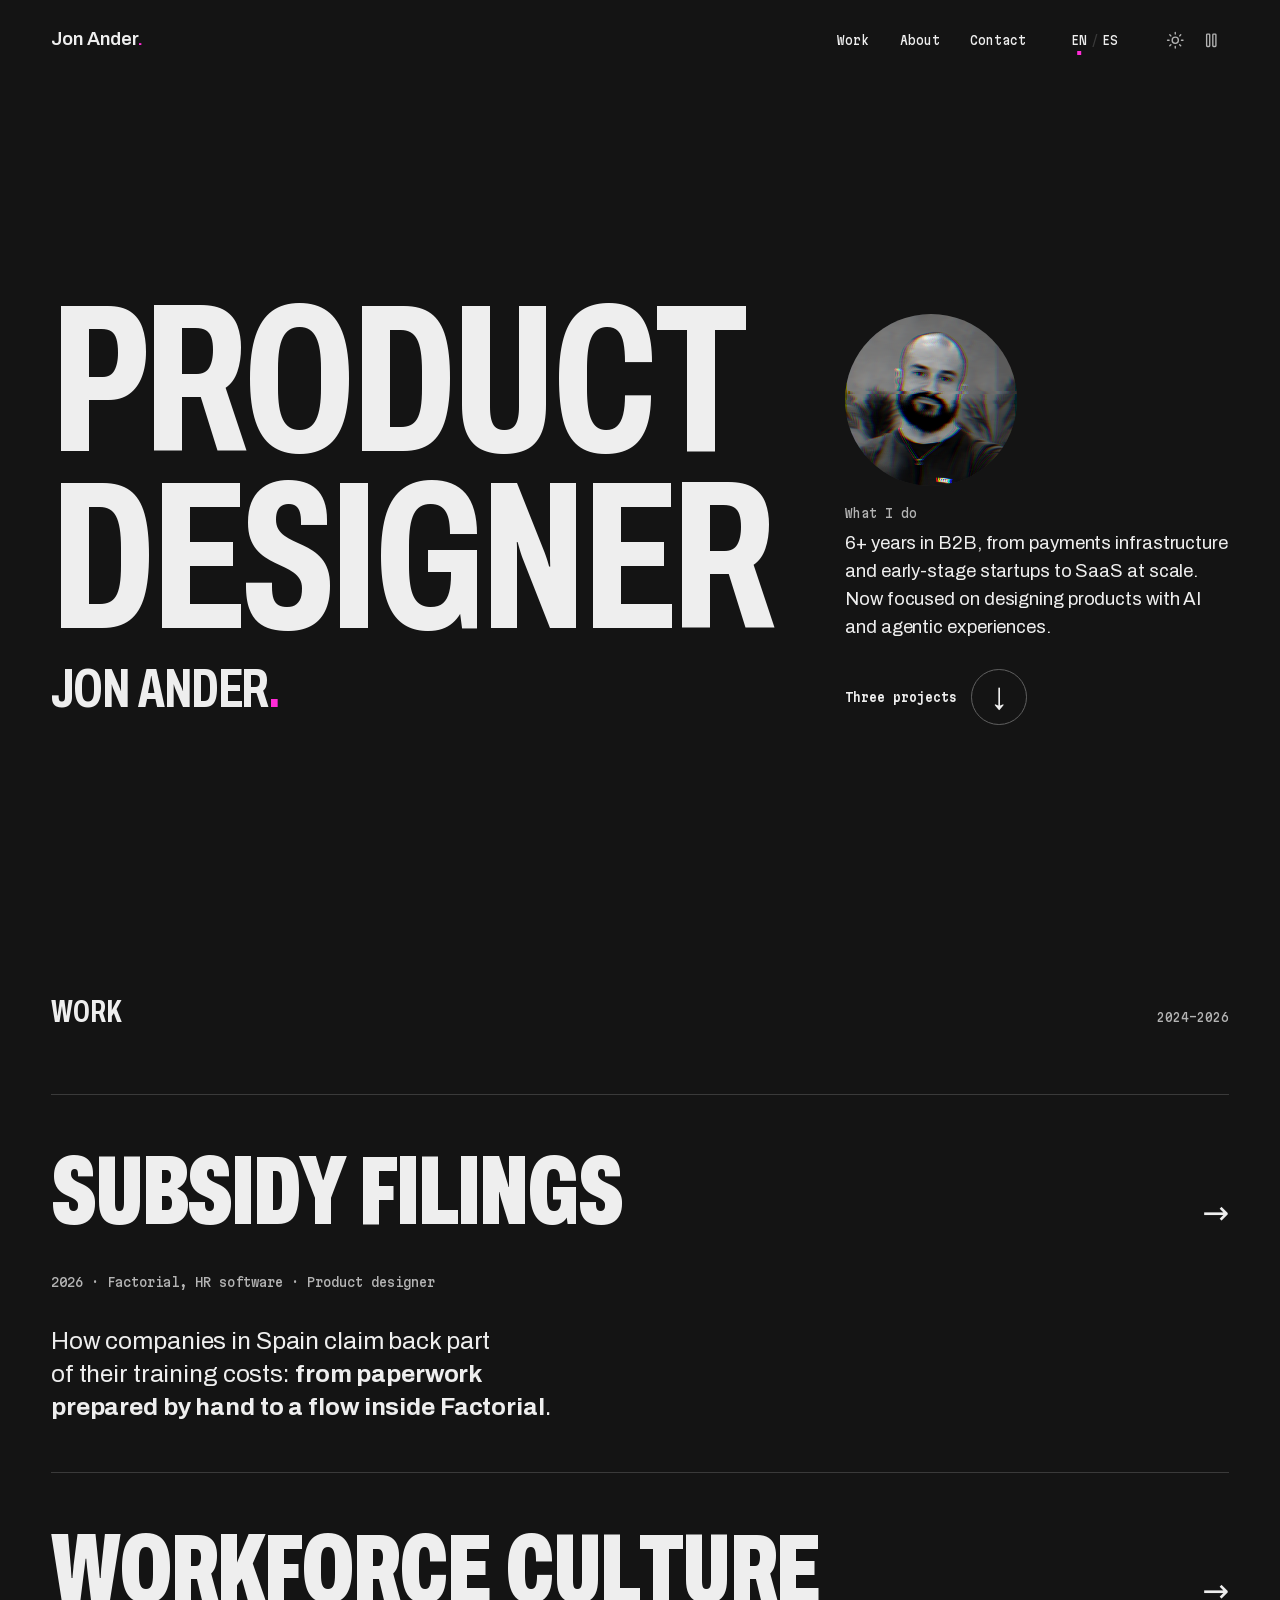
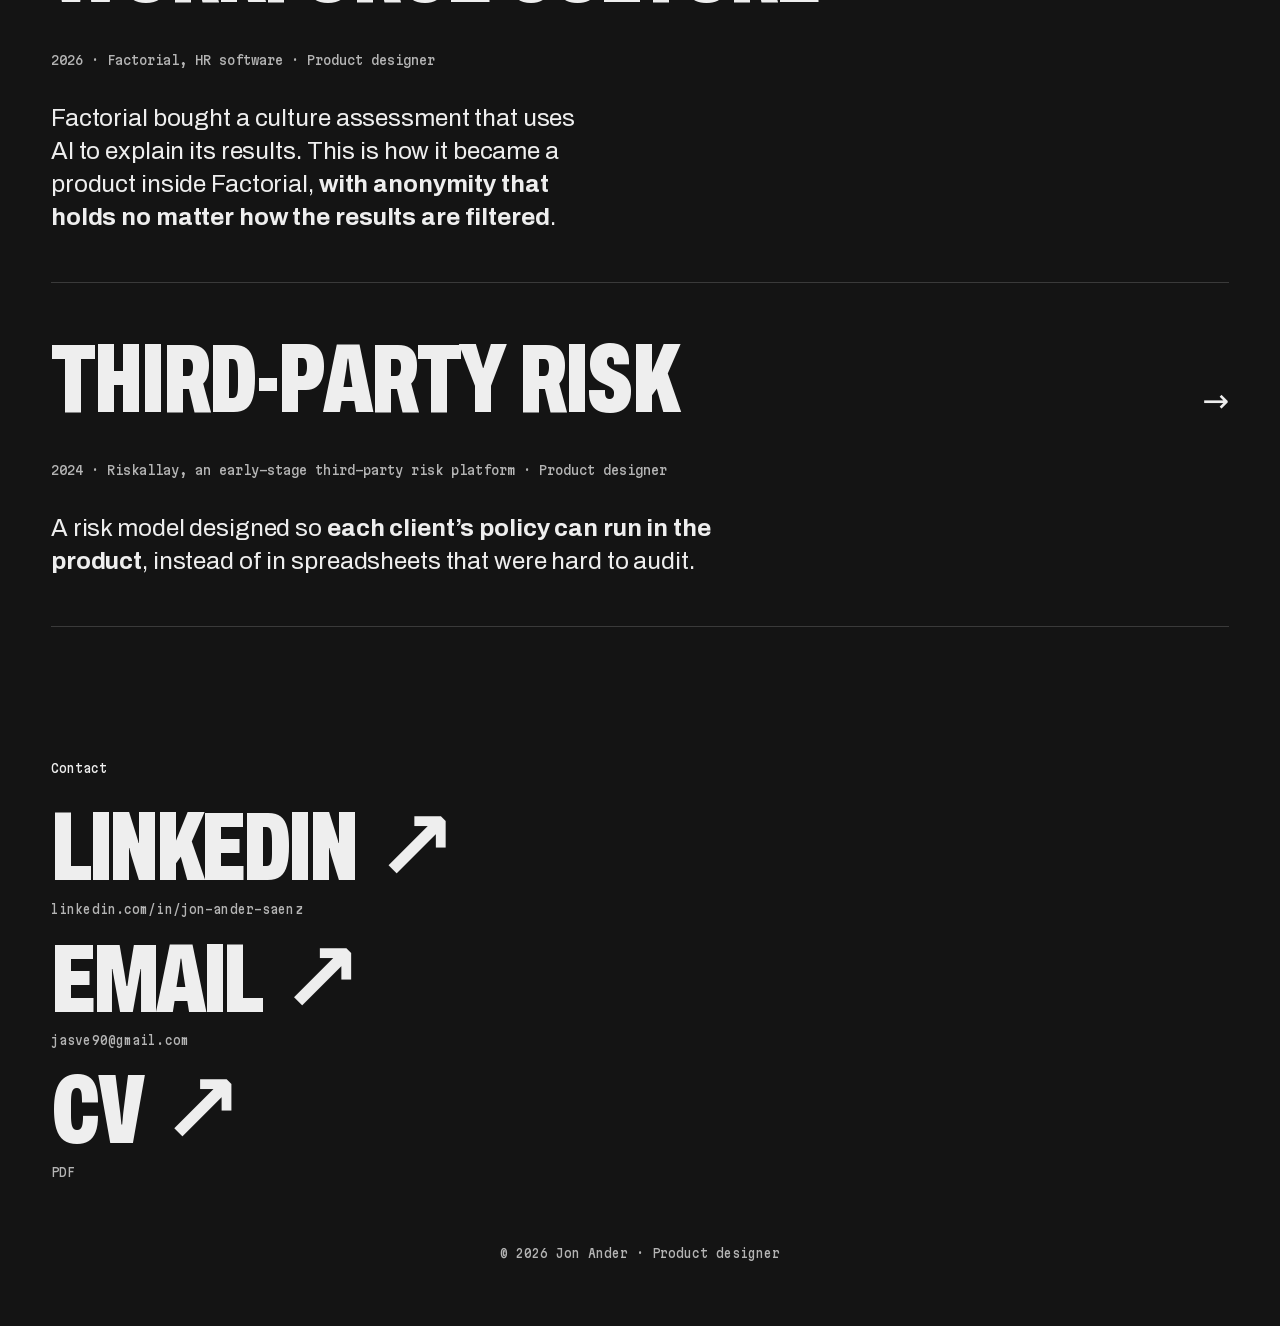
==== commit 56e64ee3: "El titulo ya no crece al hacer scroll en el movil: medida normalizada por la escala y los titulos de" ====
--- a/index.html
+++ b/index.html
@@ -24,8 +24,8 @@
 <script>try{if(sessionStorage.getItem('arriveB')==='1')document.documentElement.dataset.arrived='blocks'}catch(e){}</script>
 <link rel="preload" href="fonts/archivo-latin.woff2" as="font" type="font/woff2" crossorigin>
 <link rel="preload" href="fonts/martian-mono-latin.woff2" as="font" type="font/woff2" crossorigin>
-<link rel="stylesheet" href="css/site.css?v=202611172013">
-<link rel="stylesheet" href="css/home.css?v=202611172013">
+<link rel="stylesheet" href="css/site.css?v=202611172030">
+<link rel="stylesheet" href="css/home.css?v=202611172030">
 <script type="application/ld+json">{"@context": "https://schema.org", "@graph": [{"@type": "Person", "name": "Jon Ander", "jobTitle": "Product designer", "url": "https://jonanderdesign.github.io/", "sameAs": ["https://www.linkedin.com/in/jon-ander-saenz/"], "address": {"@type": "PostalAddress", "addressLocality": "Madrid", "addressCountry": "ES"}, "worksFor": {"@type": "Organization", "name": "Factorial"}, "knowsAbout": ["Product design", "B2B software", "HR software", "AI products", "Agentic workflows", "Prototyping in code", "Design systems"], "@id": "https://jonanderdesign.github.io/#person"}, {"@type": "WebSite", "url": "https://jonanderdesign.github.io/", "name": "Jon Ander · Product designer", "inLanguage": "en", "author": {"@id": "https://jonanderdesign.github.io/#person"}}]}</script>
 </head>
 <body id="top">
@@ -124,7 +124,7 @@
     <feDisplacementMap in="SourceGraphic" scale="90" xChannelSelector="R" yChannelSelector="G"/>
   </filter>
 </svg>
-<script src="js/site.js?v=202611172013"></script>
-<script src="js/home.js?v=202611172013"></script>
+<script src="js/site.js?v=202611172030"></script>
+<script src="js/home.js?v=202611172030"></script>
 </body>
 </html>
--- a/css/site.css
+++ b/css/site.css
@@ -1 +1 @@
-@font-face{font-family: 'Archivo';font-style: normal;font-weight: 300 900;font-stretch: 62% 125%;font-display: swap;src: url('../fonts/archivo-latin-ext.woff2') format('woff2');unicode-range: U+0100-02BA,U+02BD-02C5,U+02C7-02CC,U+02CE-02D7,U+02DD-02FF,U+0304,U+0308,U+0329,U+1D00-1DBF,U+1E00-1E9F,U+1EF2-1EFF,U+2020,U+20A0-20AB,U+20AD-20C4,U+2113,U+2C60-2C7F,U+A720-A7FF}@font-face{font-family: 'Archivo';font-style: normal;font-weight: 300 900;font-stretch: 62% 125%;font-display: swap;src: url('../fonts/archivo-latin.woff2') format('woff2');unicode-range: U+0000-00FF,U+0131,U+0152-0153,U+02BB-02BC,U+02C6,U+02DA,U+02DC,U+0304,U+0308,U+0329,U+2000-206F,U+20AC,U+2122,U+2191,U+2193,U+2212,U+2215,U+FEFF,U+FFFD}@font-face{font-family: 'Martian Mono';font-style: normal;font-weight: 300 700;font-stretch: 75% 112.5%;font-display: swap;src: url('../fonts/martian-mono-latin-ext.woff2') format('woff2');unicode-range: U+0100-02BA,U+02BD-02C5,U+02C7-02CC,U+02CE-02D7,U+02DD-02FF,U+0304,U+0308,U+0329,U+1D00-1DBF,U+1E00-1E9F,U+1EF2-1EFF,U+2020,U+20A0-20AB,U+20AD-20C4,U+2113,U+2C60-2C7F,U+A720-A7FF}@font-face{font-family: 'Martian Mono';font-style: normal;font-weight: 300 700;font-stretch: 75% 112.5%;font-display: swap;src: url('../fonts/martian-mono-latin.woff2') format('woff2');unicode-range: U+0000-00FF,U+0131,U+0152-0153,U+02BB-02BC,U+02C6,U+02DA,U+02DC,U+0304,U+0308,U+0329,U+2000-206F,U+20AC,U+2122,U+2191,U+2193,U+2212,U+2215,U+FEFF,U+FFFD}:root{--step--1:clamp(0.8333rem,0.8142rem + 0.0852vw,0.8908rem);--step-0:clamp(1.0000rem,0.9375rem + 0.2778vw,1.1875rem);--step-1:clamp(1.2000rem,1.0724rem + 0.5673vw,1.5829rem);--step-2:clamp(1.4400rem,1.2166rem + 0.9927vw,2.1101rem);--step-3:clamp(1.7280rem,1.3664rem + 1.6070vw,2.8127rem);--step-4:clamp(2.0736rem,1.5150rem + 2.4826vw,3.7493rem);--step-5:clamp(2.4883rem,1.6518rem + 3.7178vw,4.9979rem);--step-6:clamp(2.9860rem,1.7606rem + 5.4462vw,6.6622rem);--step-8:clamp(4.2998rem,1.7871rem + 11.1675vw,11.8379rem);--space-3xs:clamp(0.2500rem,0.2344rem + 0.0694vw,0.2969rem);--space-2xs:clamp(0.5000rem,0.4688rem + 0.1389vw,0.5938rem);--space-xs:clamp(0.7500rem,0.7031rem + 0.2083vw,0.8906rem);--space-s:clamp(1.0000rem,0.9375rem + 0.2778vw,1.1875rem);--space-m:clamp(1.5000rem,1.4062rem + 0.4167vw,1.7812rem);--space-l:clamp(2.0000rem,1.8750rem + 0.5556vw,2.3750rem);--space-xl:clamp(3.0000rem,2.8125rem + 0.8333vw,3.5625rem);--space-2xl:clamp(4.0000rem,3.7500rem + 1.1111vw,4.7500rem);--space-3xl:clamp(6.0000rem,5.6250rem + 1.6667vw,7.1250rem);--space-xs-s:clamp(0.7500rem,0.6042rem + 0.6481vw,1.1875rem);--space-s-m:clamp(1.0000rem,0.7396rem + 1.1574vw,1.7812rem);--space-s-xl:clamp(1.0000rem,0.1458rem + 3.7963vw,3.5625rem);--space-m-l:clamp(1.5000rem,1.2083rem + 1.2963vw,2.3750rem);--space-l-2xl:clamp(2.0000rem,1.0833rem + 4.0741vw,4.7500rem);--space-xl-2xl:clamp(3.0000rem,2.4167rem + 2.5926vw,4.7500rem);--space-xl-3xl:clamp(3.0000rem,1.6250rem + 6.1111vw,7.1250rem);--photo:clamp(6.5000rem,4.8333rem + 7.4074vw,11.5000rem);--l1:#fcfcfc;--l2:#f9f9f9;--l3:#f0f0f0;--l4:#e8e8e8;--l5:#e0e0e0;--l6:#d9d9d9;--l7:#cecece;--l8:#bbbbbb;--l9:#8d8d8d;--l10:#838383;--l11:#646464;--l12:#202020;--d1:#141414;--d2:#1c1c1c;--d3:#252525;--d4:#2c2c2c;--d5:#313131;--d6:#3a3a3a;--d7:#484848;--d8:#606060;--d9:#6e6e6e;--d10:#7b7b7b;--d11:#b4b4b4;--d12:#eeeeee;--sig-m:#ff2bd6;--sig-a:#b8ff2c;--sig-c:#00e5ff;--bg:var(--d1);--surface:var(--d3);--surface-hover:var(--d4);--line:var(--d6);--control:var(--d8);--muted:var(--d11);--fg:var(--d12);--blend:screen;--i-bg:var(--d1);--i-surface:var(--d3);--i-surface-hover:var(--d4);--i-line:var(--d6);--i-control:var(--d8);--i-muted:var(--d11);--i-fg:var(--d12);--i-blend:screen;--gutter:var(--space-s-xl);--measure:62ch;--page:82.875rem;--plate:var(--d2);--win-r:6px;--win-shadow:0 0 0 1px rgb(0 0 0/.35),0 10px 30px -6px rgb(0 0 0/.55)}:root[data-theme=light]{--plate:var(--l3);--win-shadow:0 0 0 1px rgb(0 0 0/.06),0 10px 30px -8px rgb(0 0 0/.18);--bg:var(--l1);--surface:var(--l3);--surface-hover:var(--l4);--line:var(--l6);--control:var(--l8);--muted:var(--l11);--fg:var(--l12);--blend:multiply;--i-bg:var(--l1);--i-surface:var(--l3);--i-surface-hover:var(--l4);--i-line:var(--l6);--i-control:var(--l8);--i-muted:var(--l11);--i-fg:var(--l12);--i-blend:multiply}.inv{--bg:var(--i-bg);--surface:var(--i-surface);--surface-hover:var(--i-surface-hover);--line:var(--i-line);--control:var(--i-control);--muted:var(--i-muted);--fg:var(--i-fg);--blend:var(--i-blend);background:var(--bg);color:var(--fg)}*,*::before,*::after{box-sizing:border-box}html{-webkit-text-size-adjust:100%;color-scheme:dark}:root[data-theme=light]{color-scheme:light}body{margin:0;background:var(--bg);color:var(--fg);font-family:"Archivo",system-ui,sans-serif;font-stretch:100%;font-weight:400;font-size:var(--step-0);line-height:1.5;-webkit-font-smoothing:antialiased}.page{overflow-x:clip}h1,h2,h3,p,dl,dd{margin:0}a{color:inherit;text-decoration-thickness:1px;text-underline-offset:.18em}a:hover{text-decoration-thickness:2px}:focus-visible{outline:2px solid var(--fg);outline-offset:3px}button{font:inherit;color:inherit}.display{font-stretch:62%;font-weight:850;text-transform:uppercase;letter-spacing:-.035em;word-spacing:.06em;line-height:.84}.t6{font-size:var(--step-6)}.statement{font-size:var(--step-2);line-height:1.2;letter-spacing:-.01em}.lead{font-size:var(--step-1);line-height:1.35;letter-spacing:-.005em}.label{font-size:var(--step--1);line-height:1.35;font-weight:500;color:var(--muted)}.strong{font-weight:600;color:var(--fg)}.center{box-sizing:content-box;max-inline-size:var(--page);margin-inline:auto;padding-inline:var(--gutter)}@property --s{syntax:'*';inherits:false}@property --c{syntax:'*';inherits:false}@property --g{syntax:'*';inherits:false}.stack{display:flex;flex-direction:column;justify-content:flex-start;gap:var(--s,var(--space-s))}.stack>*{margin-block:0}.cluster{display:flex;flex-wrap:wrap;align-items:center;gap:var(--c,var(--space-s))}.sidebar{display:flex;flex-wrap:wrap;gap:var(--g,var(--space-l))}.sidebar>.side{flex-basis:var(--side,16rem);flex-grow:1}.sidebar>.main{flex-basis:0;flex-grow:999;min-inline-size:var(--min,55%)}.top{position:relative;z-index:40;background:var(--bg)}@media (min-width:48rem){.top{position:sticky;top:0}}.top .bar{display:flex;flex-wrap:wrap;justify-content:space-between;align-items:center;gap:var(--space-2xs) var(--space-s);padding-block:var(--space-xs-s)}.top .brand{text-decoration:none}.top .tools{display:flex;align-items:center;flex-wrap:nowrap;gap:var(--space-l)}.top nav a{text-decoration:none;display:inline-flex;align-items:center;min-block-size:2.75rem}.lang{display:inline-flex;align-items:center;font-size:var(--step--1);font-weight:600;letter-spacing:.04em}.lang>span{display:inline-grid;place-items:center;min-block-size:2.75rem;padding-inline:.15em}.lang .sep{color:var(--line);font-weight:400}.lang .soon{color:var(--muted);cursor:default}.top .tools .cluster{flex-wrap:nowrap}.top .tools>div.cluster{gap:0}.ib{all:unset;box-sizing:border-box;cursor:pointer;display:inline-grid;place-items:center;min-inline-size:2.25rem;min-block-size:2.75rem;color:var(--muted);border-radius:999px}.ib:hover{color:var(--fg)}.ib:focus-visible{outline:2px solid var(--fg);outline-offset:2px}.ib svg{inline-size:var(--step-0);block-size:var(--step-0);fill:none;stroke:currentColor;stroke-width:1.75;stroke-linecap:round;stroke-linejoin:round}.photo{display:block;inline-size:var(--photo);aspect-ratio:1;border-radius:50%;background:var(--surface)}.big{text-decoration:none;display:inline-block}.big:hover{text-decoration:underline;text-decoration-thickness:.06em;text-underline-offset:.08em}.gl{position:relative;display:inline-block}.gl.nw{white-space:nowrap}.gl::before,.gl::after{content:attr(data-text);content:attr(data-text) / "";position:absolute;inset:0;opacity:0;pointer-events:none}.sr{position:absolute!important;inline-size:1px;block-size:1px;overflow:hidden;clip:rect(0 0 0 0);white-space:nowrap}.gx .base{position:relative;display:inline-block;transform-origin:50% 50%}.gx .base i{font-style:normal;display:inline-block}.gx .base .wd{display:inline-block;white-space:nowrap}.gx .cp,.gx .il{position:absolute;left:0;right:0;top:0;opacity:0;pointer-events:none;white-space:inherit}.gx .cp::after,.gx .il::after{content:attr(data-t);content:attr(data-t) / ""}.gx .cp{mix-blend-mode:var(--blend)}.gx .cp.m{color:var(--sig-m)}.gx .cp.a{color:var(--sig-a)}.gx .il{-webkit-mask:repeating-linear-gradient(180deg,#000 0 2px,transparent 2px 4px);mask:repeating-linear-gradient(180deg,#000 0 2px,transparent 2px 4px)}.gx .il.b{-webkit-mask:repeating-linear-gradient(180deg,transparent 0 2px,#000 2px 4px);mask:repeating-linear-gradient(180deg,transparent 0 2px,#000 2px 4px)}.gx .streak{position:absolute;left:-6%;right:-14%;height:.035em;min-height:2px;background:currentColor;opacity:0;pointer-events:none;font-style:normal}:root{--accent:#ff2bd6}:root[data-theme=light]{--accent:#c2298a}::selection{background:color-mix(in srgb,var(--accent) 40%,transparent)}.dot{color:var(--accent)}a:hover{text-decoration-color:var(--accent)}.gx .base i[data-dot]{color:var(--accent)}.go i,.back i,.cue .arr i,.contact .big>span:last-child{font-style:normal;transition:color .15s}a:hover .go i,a:focus-visible .go i,.back:hover i,.back:focus-visible i,.cue:hover .arr i,.contact a.big:hover>span:last-child,.contact a.big:focus-visible>span:last-child{color:var(--accent)}.next .nt .base .wd:last-child::after{content:".";color:var(--accent);opacity:0;transition:opacity .2s}.next:hover .nt .base .wd:last-child::after,.next:focus-visible .nt .base .wd:last-child::after{opacity:1}.top nav a,.lang>span{position:relative}.top nav a[aria-current]::after,.top nav a:not([aria-disabled=true]):hover::after,.lang [aria-current]::after{content:"";position:absolute;left:50%;bottom:.45rem;inline-size:.3em;block-size:.3em;background:var(--accent);transform:translateX(-50%)}.gx .base i.fm{color:var(--sig-m)}.gx .base i.fa{color:var(--sig-a)}.gl::before{color:var(--sig-c);mix-blend-mode:var(--blend)}.gl::after{color:var(--sig-m);mix-blend-mode:var(--blend)}.hard::before{opacity:1!important;animation:h1 .12s steps(2) infinite!important}.hard::after{opacity:1!important;animation:h2 .1s steps(2) infinite!important}@keyframes h1{0%{clip-path:inset(10% 0 55% 0);transform:translate(-.09em,0)}50%{clip-path:inset(58% 0 8% 0);transform:translate(.12em,0)}100%{clip-path:inset(30% 0 40% 0);transform:translate(-.06em,0)}}@keyframes h2{0%{clip-path:inset(62% 0 4% 0);transform:translate(.1em,0)}50%{clip-path:inset(4% 0 70% 0);transform:translate(-.13em,0)}100%{clip-path:inset(40% 0 30% 0);transform:translate(.07em,0)}}.fl{position:fixed;z-index:70;width:220px;height:220px;border-radius:50%;pointer-events:none;transform:translate(-50%,-50%) scale(0);filter:url(#goo);will-change:transform}.fl.a{background:var(--sig-c)}.fl.m{background:var(--sig-m)}.slices{position:fixed;inset:0;z-index:75;pointer-events:none;display:flex;flex-direction:column}.slices i{flex:1;display:block;background:var(--i-bg);transform:translateX(-110%);box-shadow:-6px 0 0 var(--sig-c),6px 0 0 var(--sig-m)}.scan{position:fixed;inset:0;z-index:76;pointer-events:none;background:repeating-linear-gradient(0deg,transparent 0 2px,#ffffff10 3px 3px);opacity:0}.flash{position:fixed;inset:0;z-index:77;pointer-events:none;background:#fff;opacity:0;mix-blend-mode:difference}.case{position:fixed;inset:0;z-index:80;overflow-y:auto;display:none}.case.open{display:block}.case dl{--s:var(--space-xs)}.case dt{font-size:var(--step--1);color:var(--muted);font-weight:500}.case dd{font-size:var(--step-0)}.rm .gx .cp,.rm .gx .il,.rm .gx .streak,.rm .gl::before,.rm .gl::after{display:none!important}.rm .fl,.rm .slices,.rm .scan,.rm .flash{display:none!important}@keyframes rip{0%{transform:translateX(-1.2%);box-shadow:8px 0 0 var(--sig-m),-8px 0 0 var(--sig-c);clip-path:polygon(0 0,100% 0,100% 34%,0 34%,0 46%,100% 46%,100% 100%,0 100%)}25%{transform:translateX(1.6%);box-shadow:-6px 0 0 var(--sig-c),6px 0 0 var(--sig-m);clip-path:none}50%{transform:translate(-.5%,.6%);box-shadow:4px 0 0 var(--sig-c);clip-path:polygon(0 0,100% 0,100% 62%,0 62%,0 70%,100% 70%,100% 100%,0 100%)}75%{transform:translateX(.4%);box-shadow:none;clip-path:none}100%{transform:none;box-shadow:none;clip-path:none}}.mb{position:fixed;z-index:2147483645;overflow:hidden;pointer-events:none;background:var(--bg)}.mb-cut{position:fixed;inset:0;z-index:2147483646;background:#000;pointer-events:none}.gx .base i.blk{position:relative;color:transparent}.gx .base i.blk::after{content:"";position:absolute;left:0;right:0;top:calc(50% - .352em);height:.686em;background:var(--bk,var(--fg))}.case-page{min-block-size:100svh}.case-page .top{background:var(--bg)}.chead{padding-block:var(--space-l-2xl) var(--space-l)}.ctitle{font-size:var(--step-8);font-weight:700;letter-spacing:-.02em;line-height:.86}.cstory{max-inline-size:28ch;text-wrap:balance}.facts{display:grid;grid-template-columns:repeat(auto-fit,minmax(min(12rem,100%),1fr));gap:var(--space-s) var(--space-l);border-block:1px solid var(--line);padding-block:var(--space-s)}.facts dt{font-size:var(--step--1);color:var(--muted);font-weight:500}.facts dd{margin:0;font-size:var(--step-0)}.nda{font-size:var(--step--1);color:var(--muted)}.csec{padding-block:var(--space-xl-2xl)}.csec + .csec{padding-block-start:0}.chap{font-size:var(--step-4);font-weight:700;letter-spacing:-.02em;line-height:.9}.ctext{max-inline-size:54ch}.ctext p+p{margin-block-start:var(--space-s)}.dec{border-block-start:1px solid var(--line);padding-block:var(--space-m)}.dec:first-child{border-block-start:0;padding-block-start:0}.dec h3{font-size:var(--step-2);font-weight:600;letter-spacing:-.01em;line-height:1.15}.result{font-size:var(--step-2);line-height:1.25;max-inline-size:34ch;text-wrap:pretty}.next{text-decoration:none;border-block:1px solid var(--line);padding-block:var(--space-m)}.next .nt{font-size:var(--step-6);font-weight:700;letter-spacing:-.02em;line-height:.86}.next .go{font-size:var(--step-0);font-weight:600}.next:hover .go i{transform:translateX(var(--space-3xs))}.next .go i{font-style:normal;display:inline-block;transition:transform .3s cubic-bezier(.2,.8,.2,1)}.contact{padding-block:var(--space-l-2xl) var(--space-l)}.contact .big{text-decoration:none;display:inline-flex;align-items:center;gap:.25em}.foot{display:flex;justify-content:center;text-align:center;flex-wrap:wrap;gap:var(--space-xs);padding-block:var(--space-l) var(--space-m)}.top nav a{display:inline-flex;align-items:center;justify-content:center;min-block-size:2.75rem;min-inline-size:2.75rem}.back{align-self:flex-start;display:inline-flex;align-items:center;min-block-size:2.75rem;text-decoration:none}.contact .big{min-block-size:2.75rem}.overview .facts{border-block:1px solid var(--line)}.viz{inline-size:100%}.flow{display:flex;align-items:stretch;gap:var(--space-2xs);list-style:none;padding:0;margin:0}.flow>li{flex:1 1 0;min-inline-size:0;border:1px solid var(--line);background:var(--surface);padding:var(--space-xs) var(--space-s);display:flex;flex-direction:column;gap:var(--space-3xs)}.flow>li b{font-weight:600;font-size:var(--step-0);line-height:1.2}.flow>li span{color:var(--muted);font-size:var(--step--1);line-height:1.35}.flow>li.out{background:transparent;border-style:dashed}.flow>li.key{border-color:var(--accent)}.flow>li.arr{flex:0 0 auto;border:0;background:none;padding:0;justify-content:center;color:var(--muted)}.flow>li.branch{border:0;background:none;padding:0;gap:var(--space-3xs)}.branch>.or{font-style:normal;color:var(--muted);font-size:var(--step--1);align-self:center}.branch>div{border:1px solid var(--line);background:var(--surface);padding:var(--space-xs) var(--space-s);display:flex;flex-direction:column;gap:var(--space-3xs);flex:1}.csec>.main{container-type:inline-size}@container (max-width:36rem){.flow{flex-direction:column;counter-reset:step;gap:var(--space-3xs)}.flow>li.arr{display:none}.flow>li:not(.arr):not(.branch)>b::before{counter-increment:step;content:counter(step) ". ";color:var(--muted)}.flow>li.branch{flex-direction:row;counter-increment:step}.branch>div>b::before{content:counter(step) ". ";color:var(--muted)}}@container (min-width:36.01rem){.flow:has(.branch)>li:not(.branch):not(.arr){align-self:center}}.stats{display:grid;grid-template-columns:repeat(auto-fit,minmax(min(9rem,100%),1fr));gap:var(--space-s) var(--space-l);border-block:1px solid var(--line);padding-block:var(--space-s);margin:0}.stats div{display:flex;flex-direction:column;gap:var(--space-3xs)}.stats dt{order:2;color:var(--muted);font-size:var(--step--1)}.stats dd{order:1;margin:0;font-size:var(--step-4);font-weight:700;letter-spacing:-.02em;line-height:1}.mini{border-collapse:collapse;inline-size:100%;max-inline-size:36rem;font-size:var(--step-0)}.mini th{text-align:start;font-weight:400;padding:var(--space-2xs) var(--space-s) var(--space-2xs) 0;border-block-end:1px solid var(--line)}.mini td{text-align:end;font-weight:600;padding-block:var(--space-2xs);border-block-end:1px solid var(--line);white-space:nowrap}.mini tr.leak th,.mini tr.leak td{font-weight:700;color:var(--fg)}.hero{align-items:start;justify-content:space-between}.facts .wide{grid-column:1/-1}.overview>.main{container-type:inline-size}.facts{grid-template-columns:1fr}@container (min-width:36rem){.facts{grid-template-columns:repeat(3,1fr)}.facts:not(:has(>div:nth-child(4))){grid-template-columns:repeat(2,1fr)}}.facts .wide dd{font-size:var(--step-1);line-height:1.3}@container (max-width:36rem){.thumbs{grid-template-columns:repeat(3,1fr)}.thumbs .main-shot{grid-column:1/-1;grid-row:auto}.thumbs .shot.no{aspect-ratio:4/3}}@container (min-width:44rem){.comp-grid{grid-template-columns:minmax(0,.85fr) minmax(0,1.15fr);grid-template-areas:"plan term" "plan ticket"}.comp .plan{grid-area:plan}.comp .term{grid-area:term}.comp .ticket{grid-area:ticket}}.piece{border:1px solid var(--line);background:var(--surface);padding:var(--space-s);min-inline-size:0;display:flex;flex-direction:column;gap:var(--space-2xs);font-size:max(var(--step--1),.875rem);line-height:1.45}.piece .pk{margin:0;color:var(--muted)}.plan-sec{margin:0;padding-inline-start:1.6em}.plan-sec li::marker{color:var(--muted)}.checks{list-style:none;margin:0;padding:var(--space-2xs) 0 0;border-block-start:1px solid var(--line);display:grid;gap:var(--space-3xs)}.checks li{display:grid;grid-template-columns:1.3em minmax(0,1fr)}.checks i{font-style:normal;color:var(--muted)}.term pre{margin:0;white-space:pre-wrap;overflow-wrap:anywhere;font-family:ui-monospace,SFMono-Regular,Menlo,Consolas,monospace;font-size:1em;line-height:1.5}.term b{font-weight:700;color:var(--fg)}.ticket .tt{margin:0;font-weight:700;color:var(--fg);font-size:var(--step-0);line-height:1.3}.ticket dl{display:grid;grid-template-columns:auto minmax(0,1fr);gap:var(--space-3xs) var(--space-s);margin:0}.ticket dt{color:var(--muted)}.ticket dd{margin:0}.piece .mini{max-inline-size:none}.rounds{list-style:none;margin:0;padding:0;display:grid;gap:var(--space-3xs)}.rounds b{color:var(--fg);font-weight:700;margin-inline-end:.4em}.chat .msg{margin:0;display:grid;grid-template-columns:2.6em minmax(0,1fr);gap:var(--space-2xs)}.chat .msg span{color:var(--muted)}.chat .msg.me{color:var(--fg);font-weight:700}@container (min-width:44rem){.comp-grid.two,.comp-grid.three{grid-template-areas:none}.comp-grid.two{grid-template-columns:minmax(0,.8fr) minmax(0,1.2fr)}}@container (min-width:56rem){.comp-grid.three{grid-template-columns:repeat(3,minmax(0,1fr))}}@container (min-width:44rem) and (max-width:56rem){.comp-grid.three{grid-template-columns:minmax(0,1fr) minmax(0,1fr)}.comp-grid.three .chat{grid-row:span 2}}.timeline{list-style:none;margin:0;padding:0;display:grid;gap:0;max-inline-size:44rem}.timeline li{display:grid;grid-template-columns:minmax(0,12rem) minmax(0,1fr);gap:var(--space-2xs) var(--space-s);padding-block:var(--space-xs);border-block-start:1px solid var(--line)}.timeline b{font-weight:700;color:var(--fg)}.timeline span{color:var(--muted)}@container (max-width:36rem){.timeline li{grid-template-columns:minmax(0,1fr)}}.back{gap:.35em}.timeline{max-inline-size:54ch}a.zoom{display:block;cursor:zoom-in}.timeline span{text-wrap:pretty}@media (hover:none){figure:has(a.zoom) > figcaption::after{content:" Tap an image to enlarge it."}}@container (min-width:44rem){.tabs3{grid-template-columns:repeat(3,minmax(0,1fr))}}:root{--plate-pad:clamp(1rem,.4rem + 2.6vw,2.5rem)}.fig{margin:0;display:grid;gap:var(--space-s);inline-size:100%;min-inline-size:0}.stack>.fig{margin-block-start:var(--space-s)}.fig>figcaption{font-size:1rem;color:var(--muted);line-height:1.5;max-inline-size:60ch}.plate{background:var(--plate);padding:var(--plate-pad);display:grid;place-items:center;min-inline-size:0;container-type:inline-size}.plate img{display:block;inline-size:100%;block-size:auto;border-radius:var(--win-r);box-shadow:var(--win-shadow)}.plate a.zoom{inline-size:100%;border-radius:var(--win-r)}.dec{padding-block-end:var(--space-l)}.plate.board{place-items:stretch;align-content:start;gap:var(--space-m) var(--space-s)}@container (min-width:36rem){.plate.board{grid-template-columns:repeat(2,minmax(0,1fr))}.plate.board .alts{display:contents}}.board .frame{display:grid;gap:var(--space-2xs);min-inline-size:0;align-content:start}.board .fname{margin:0;font-size:var(--step--1);color:var(--muted);line-height:1.35}.board .fname b{color:var(--fg);font-weight:600}.board .alts{display:grid;gap:var(--space-s);grid-template-columns:minmax(0,1fr)}.plate.docs{place-items:stretch;align-items:start;gap:var(--space-s);grid-template-columns:minmax(0,1fr)}@container (min-width:40rem){.plate.docs{grid-template-columns:minmax(0,.85fr) minmax(0,1.15fr);grid-template-areas:"plan term" "plan ticket"}.plate.docs .plan{grid-area:plan;align-self:stretch}.plate.docs .term{grid-area:term}.plate.docs .ticket{grid-area:ticket}}.doc{border-radius:var(--win-r);box-shadow:var(--win-shadow);padding:var(--space-xs) var(--space-s);min-inline-size:0;display:flex;flex-direction:column;gap:var(--space-3xs);font-family:-apple-system,BlinkMacSystemFont,"Segoe UI",Inter,system-ui,sans-serif;font-size:.8125rem;line-height:1.45}.doc.paper{background:#fff;color:#1f2328;--fg:#1f2328;--muted:#59636e;--line:#d8dee4}.doc.termwin{background:#0d1117;color:#c9d1d9;--fg:#f0f6fc;--muted:#8b949e;--line:#30363d}.doc .pk{margin:0 0 var(--space-3xs);color:var(--muted);font-size:.75rem}.doc.termwin .pk{display:flex;align-items:center;gap:.5em}.doc.termwin .pk::before{content:"";inline-size:.55em;block-size:.55em;border-radius:50%;background:#ff5f57;box-shadow:.9em 0 0 #febc2e,1.8em 0 0 #28c840;margin-inline-end:2.2em}.doc.ticket .tt{font-size:.875rem}.plate.docs .plan .checks{margin-block-start:var(--space-2xs)}.zoombox{border:0;padding:0;margin:0;inline-size:100vw;block-size:100dvh;max-inline-size:none;max-block-size:none;background:transparent;color:#fff}.zoombox[open]{display:grid;place-items:center}.zoombox::backdrop{background:rgb(0 0 0/.97)}.zoomscroll{display:grid;place-items:center;max-inline-size:100vw;max-block-size:100dvh}.zoombox img{display:block;max-inline-size:94vw;max-block-size:calc(100dvh - 8rem);inline-size:auto;block-size:auto;object-fit:contain;border-radius:var(--win-r);cursor:zoom-out}.zoombox.pan .zoomscroll{inline-size:100vw;block-size:100dvh;overflow:auto;place-items:start;padding:4.5rem var(--space-s) var(--space-s);overscroll-behavior:contain}.zoombox.pan img{max-inline-size:none;max-block-size:none;cursor:auto}.zoomclose{position:fixed;inset-block-start:var(--space-s);inset-inline-end:var(--space-s);inline-size:2.75rem;block-size:2.75rem;border-radius:50%;border:1px solid rgb(255 255 255/.35);background:rgb(0 0 0/.6);color:#fff;font-size:1.6rem;line-height:1;cursor:pointer;display:grid;place-items:center;padding:0}.zoomclose:hover{background:rgb(255 255 255/.15)}@media (min-width:48rem){.csec.sidebar>.side,.sidebar.overview>.side{flex-grow:0}}.plate.board{column-gap:20px}.doc .tt{margin:0;font-weight:700;color:var(--fg);font-size:.875rem;line-height:1.35}@container (min-width:40rem){.plate.docs.three{grid-template-columns:repeat(2,minmax(0,1fr));grid-template-areas:"canvas chat" "audit chat"}.plate.docs.three .canvas{grid-area:canvas}.plate.docs.three .audit{grid-area:audit}.plate.docs.three .chat{grid-area:chat;align-self:stretch}}.doc.chat .msg{gap:var(--space-3xs)}.piece.before .mini{max-inline-size:none}.main:not(.stack)>.fig{margin-block-start:var(--space-l)}.hero.hero-wide{margin-block-end:var(--space-l)}@container (max-width:40rem){.plate.docs,.plate.docs.three{grid-template-columns:none;grid-template-areas:none;grid-auto-flow:column;grid-auto-columns:88%;overflow-x:auto;scroll-snap-type:x mandatory;scroll-padding-inline:var(--plate-pad);align-items:start;overscroll-behavior-x:contain}.plate.docs>.doc{scroll-snap-align:start}}.dec:last-child{padding-block-end:0}.hero>.main.about-photos{flex:0 1 41rem;min-inline-size:0;margin:0;display:grid;grid-template-columns:repeat(2,minmax(0,1fr));gap:var(--space-s);align-self:start}.about-photos img{display:block;inline-size:100%;block-size:auto;aspect-ratio:4/5;object-fit:cover;border-radius:var(--win-r);box-shadow:var(--win-shadow)}.about-photos img.me{filter:grayscale(1)}@media (max-width:48rem){.hero>.main.about-photos{margin-inline-start:0;flex-basis:100%}}@supports (animation-timeline: view()){@media (prefers-reduced-motion: no-preference){html:not(.rm) .intro .names{animation:hero-out linear both;animation-timeline:view();animation-range:exit 0% exit 90%;transform-origin:left top}html:not(.rm) .intro .bottom{animation:hero-fade linear both;animation-timeline:view();animation-range:exit 10% exit 100%}@keyframes hero-out{to{transform:translateY(-6%) scale(.86);opacity:.35}}@keyframes hero-fade{to{opacity:0}}html:not(.rm) .rows .prow .ptitle{animation:breathe linear both;animation-timeline:view();animation-range:entry 0% exit 100%}@keyframes breathe{0%{font-stretch:62%;letter-spacing:-.02em}45%{font-stretch:74%;letter-spacing:0}55%{font-stretch:74%;letter-spacing:0}100%{font-stretch:62%;letter-spacing:-.02em}}html:not(.rm) .rows .prow::after{animation:rule-fill linear both!important;animation-timeline:view()!important;animation-range:entry 0% entry 100%!important;transform:scaleX(0)}@keyframes rule-fill{from{transform:scaleX(0)}to{transform:none}}html:not(.rm) .chead .fig .plate{animation:settle linear both;animation-timeline:view();animation-range:exit 0% exit 60%;transform-origin:center top}@keyframes settle{to{transform:scale(.96) translateY(-2%);opacity:.6}}html:not(.rm) .csec .fig .plate,html:not(.rm) .csec .fig > img{animation:open-up linear both;animation-timeline:view();animation-range:entry 0% entry 100%;transform-origin:center bottom}@keyframes open-up{from{clip-path:inset(0 0 60% 0);transform:translateY(40px) scale(.94);opacity:.4}to{clip-path:inset(0);transform:none;opacity:1}}html:not(.rm) ol.flow.viz > li{animation:step-in linear both;animation-timeline:view()}html:not(.rm) ol.flow.viz > li:nth-child(1){animation-range:entry 0% entry 35%}html:not(.rm) ol.flow.viz > li:nth-child(2){animation-range:entry 8% entry 43%}html:not(.rm) ol.flow.viz > li:nth-child(3){animation-range:entry 16% entry 51%}html:not(.rm) ol.flow.viz > li:nth-child(4){animation-range:entry 24% entry 59%}html:not(.rm) ol.flow.viz > li:nth-child(5){animation-range:entry 32% entry 67%}html:not(.rm) ol.flow.viz > li:nth-child(6){animation-range:entry 40% entry 75%}html:not(.rm) ol.flow.viz > li:nth-child(7){animation-range:entry 48% entry 83%}html:not(.rm) ol.flow.viz > li:nth-child(8){animation-range:entry 56% entry 91%}html:not(.rm) ol.flow.viz > li:nth-child(9){animation-range:entry 64% entry 99%}@keyframes step-in{from{opacity:0;transform:translateY(10px)}to{opacity:1;transform:none}}html:not(.rm) .csec .stats dd{animation:num-in linear both;animation-timeline:view();animation-range:entry 0% entry 60%}@keyframes num-in{from{opacity:0;transform:translateY(18px)}to{opacity:1;transform:none}}}}@media (min-width:64rem){.csec .side.chap{position:sticky;top:calc(var(--hdr,82px) + 24px);align-self:start}}.csec + .csec::before,.chead + .csec::before{content:"";display:block;inline-size:100%;block-size:.375rem;background:linear-gradient(var(--accent),var(--accent)) 0 0/2.5rem 100% no-repeat;background-origin:content-box;margin-block-end:calc(var(--space-xl-2xl) - var(--space-s))}.chead + .csec{padding-block-start:calc(var(--space-xl-2xl) - var(--space-l))}@media (min-width:48rem){.csec + .csec::before,.chead + .csec::before{background-position-x:calc(var(--side,16rem) + var(--space-l))}}.top .tools .nav-home{display:none}.menu-btn{display:none}.menu-btn svg{inline-size:1.25rem;block-size:1.25rem;fill:none;stroke:currentColor;stroke-width:1.75;stroke-linecap:round}.menu-btn .x{display:none}.top.open .menu-btn svg{display:none}.top.open .menu-btn .x{display:block}@media (max-width:47.99rem){.menu-btn{display:inline-grid;color:var(--fg);order:-1;margin-inline-end:auto}.top .tools{display:contents}.top .brand{display:none}.top .bar{flex-wrap:nowrap;justify-content:flex-end;align-items:center;gap:var(--space-2xs)}.top .tools nav.cluster{display:none}.top .tools>.lang{order:2}.top .tools>div.cluster{order:3;gap:var(--space-3xs);margin-inline-start:var(--space-2xs)}.lang [aria-current],.lang .sep{display:none}.top.open .tools nav.cluster{display:flex;flex-direction:column;align-items:flex-start;gap:var(--space-s);position:absolute;inset-inline:0;top:100%;z-index:40;background:var(--bg);border-block-start:1px solid var(--line);border-block-end:1px solid var(--line);padding:var(--space-s) var(--gutter) var(--space-m)}.top{position:relative}.top .bar{align-items:center}.top .tools{align-items:center}.top.open .tools nav a{font-size:var(--step-1);min-block-size:2.75rem;padding-inline:0;inline-size:100%}.top .tools .nav-home{display:inline-flex;align-items:center;min-block-size:2.75rem;inline-size:100%;font-size:var(--step-1);text-decoration:none}.top.open .tools nav a[aria-current]::after{left:0;transform:none;bottom:.6rem}}:root{--mono:"Martian Mono",ui-monospace,"SF Mono",Menlo,monospace}.top nav a,.lang,.intro .label,.work-head .label,.pmeta,.contact>.label,.foot,.cue-t,.addr{font-family:var(--mono);font-stretch:87.5%;font-weight:450;letter-spacing:0;text-transform:none}.top nav a,.lang{font-size:.75rem}.top nav a{display:inline-flex;align-items:center;justify-content:center;min-block-size:2.75rem;min-inline-size:2.75rem}.top nav a{padding:2px 6px}.top nav a[aria-current]{background:#eee;color:var(--bg,#111)}.top nav a[aria-current] .gx{color:inherit}@media (min-width:48rem){.top nav a{min-inline-size:0;justify-content:normal}}.lang>a{display:inline-grid;place-items:center;min-block-size:2.75rem;padding-inline:.15em;text-decoration:none}.foot a{display:inline-flex;align-items:center;min-block-size:2.75rem;padding-inline:.25em}.foot,.page .foot{justify-content:center;text-align:center}.foot>span{flex:0 1 auto}.cutx .base{clip-path:none!important;transform:none!important;text-shadow:none!important}.cutx .ct{display:none!important}.about-intro .statement.cstory{font-size:25px;line-height:1.4;max-inline-size:60ch;letter-spacing:-.005em}+@font-face{font-family: 'Archivo';font-style: normal;font-weight: 300 900;font-stretch: 62% 125%;font-display: swap;src: url('../fonts/archivo-latin-ext.woff2') format('woff2');unicode-range: U+0100-02BA,U+02BD-02C5,U+02C7-02CC,U+02CE-02D7,U+02DD-02FF,U+0304,U+0308,U+0329,U+1D00-1DBF,U+1E00-1E9F,U+1EF2-1EFF,U+2020,U+20A0-20AB,U+20AD-20C4,U+2113,U+2C60-2C7F,U+A720-A7FF}@font-face{font-family: 'Archivo';font-style: normal;font-weight: 300 900;font-stretch: 62% 125%;font-display: swap;src: url('../fonts/archivo-latin.woff2') format('woff2');unicode-range: U+0000-00FF,U+0131,U+0152-0153,U+02BB-02BC,U+02C6,U+02DA,U+02DC,U+0304,U+0308,U+0329,U+2000-206F,U+20AC,U+2122,U+2191,U+2193,U+2212,U+2215,U+FEFF,U+FFFD}@font-face{font-family: 'Martian Mono';font-style: normal;font-weight: 300 700;font-stretch: 75% 112.5%;font-display: swap;src: url('../fonts/martian-mono-latin-ext.woff2') format('woff2');unicode-range: U+0100-02BA,U+02BD-02C5,U+02C7-02CC,U+02CE-02D7,U+02DD-02FF,U+0304,U+0308,U+0329,U+1D00-1DBF,U+1E00-1E9F,U+1EF2-1EFF,U+2020,U+20A0-20AB,U+20AD-20C4,U+2113,U+2C60-2C7F,U+A720-A7FF}@font-face{font-family: 'Martian Mono';font-style: normal;font-weight: 300 700;font-stretch: 75% 112.5%;font-display: swap;src: url('../fonts/martian-mono-latin.woff2') format('woff2');unicode-range: U+0000-00FF,U+0131,U+0152-0153,U+02BB-02BC,U+02C6,U+02DA,U+02DC,U+0304,U+0308,U+0329,U+2000-206F,U+20AC,U+2122,U+2191,U+2193,U+2212,U+2215,U+FEFF,U+FFFD}:root{--step--1:clamp(0.8333rem,0.8142rem + 0.0852vw,0.8908rem);--step-0:clamp(1.0000rem,0.9375rem + 0.2778vw,1.1875rem);--step-1:clamp(1.2000rem,1.0724rem + 0.5673vw,1.5829rem);--step-2:clamp(1.4400rem,1.2166rem + 0.9927vw,2.1101rem);--step-3:clamp(1.7280rem,1.3664rem + 1.6070vw,2.8127rem);--step-4:clamp(2.0736rem,1.5150rem + 2.4826vw,3.7493rem);--step-5:clamp(2.4883rem,1.6518rem + 3.7178vw,4.9979rem);--step-6:clamp(2.9860rem,1.7606rem + 5.4462vw,6.6622rem);--step-8:clamp(4.2998rem,1.7871rem + 11.1675vw,11.8379rem);--space-3xs:clamp(0.2500rem,0.2344rem + 0.0694vw,0.2969rem);--space-2xs:clamp(0.5000rem,0.4688rem + 0.1389vw,0.5938rem);--space-xs:clamp(0.7500rem,0.7031rem + 0.2083vw,0.8906rem);--space-s:clamp(1.0000rem,0.9375rem + 0.2778vw,1.1875rem);--space-m:clamp(1.5000rem,1.4062rem + 0.4167vw,1.7812rem);--space-l:clamp(2.0000rem,1.8750rem + 0.5556vw,2.3750rem);--space-xl:clamp(3.0000rem,2.8125rem + 0.8333vw,3.5625rem);--space-2xl:clamp(4.0000rem,3.7500rem + 1.1111vw,4.7500rem);--space-3xl:clamp(6.0000rem,5.6250rem + 1.6667vw,7.1250rem);--space-xs-s:clamp(0.7500rem,0.6042rem + 0.6481vw,1.1875rem);--space-s-m:clamp(1.0000rem,0.7396rem + 1.1574vw,1.7812rem);--space-s-xl:clamp(1.0000rem,0.1458rem + 3.7963vw,3.5625rem);--space-m-l:clamp(1.5000rem,1.2083rem + 1.2963vw,2.3750rem);--space-l-2xl:clamp(2.0000rem,1.0833rem + 4.0741vw,4.7500rem);--space-xl-2xl:clamp(3.0000rem,2.4167rem + 2.5926vw,4.7500rem);--space-xl-3xl:clamp(3.0000rem,1.6250rem + 6.1111vw,7.1250rem);--photo:clamp(6.5000rem,4.8333rem + 7.4074vw,11.5000rem);--l1:#fcfcfc;--l2:#f9f9f9;--l3:#f0f0f0;--l4:#e8e8e8;--l5:#e0e0e0;--l6:#d9d9d9;--l7:#cecece;--l8:#bbbbbb;--l9:#8d8d8d;--l10:#838383;--l11:#646464;--l12:#202020;--d1:#141414;--d2:#1c1c1c;--d3:#252525;--d4:#2c2c2c;--d5:#313131;--d6:#3a3a3a;--d7:#484848;--d8:#606060;--d9:#6e6e6e;--d10:#7b7b7b;--d11:#b4b4b4;--d12:#eeeeee;--sig-m:#ff2bd6;--sig-a:#b8ff2c;--sig-c:#00e5ff;--bg:var(--d1);--surface:var(--d3);--surface-hover:var(--d4);--line:var(--d6);--control:var(--d8);--muted:var(--d11);--fg:var(--d12);--blend:screen;--i-bg:var(--d1);--i-surface:var(--d3);--i-surface-hover:var(--d4);--i-line:var(--d6);--i-control:var(--d8);--i-muted:var(--d11);--i-fg:var(--d12);--i-blend:screen;--gutter:var(--space-s-xl);--measure:62ch;--page:82.875rem;--plate:var(--d2);--win-r:6px;--win-shadow:0 0 0 1px rgb(0 0 0/.35),0 10px 30px -6px rgb(0 0 0/.55)}:root[data-theme=light]{--plate:var(--l3);--win-shadow:0 0 0 1px rgb(0 0 0/.06),0 10px 30px -8px rgb(0 0 0/.18);--bg:var(--l1);--surface:var(--l3);--surface-hover:var(--l4);--line:var(--l6);--control:var(--l8);--muted:var(--l11);--fg:var(--l12);--blend:multiply;--i-bg:var(--l1);--i-surface:var(--l3);--i-surface-hover:var(--l4);--i-line:var(--l6);--i-control:var(--l8);--i-muted:var(--l11);--i-fg:var(--l12);--i-blend:multiply}.inv{--bg:var(--i-bg);--surface:var(--i-surface);--surface-hover:var(--i-surface-hover);--line:var(--i-line);--control:var(--i-control);--muted:var(--i-muted);--fg:var(--i-fg);--blend:var(--i-blend);background:var(--bg);color:var(--fg)}*,*::before,*::after{box-sizing:border-box}html{-webkit-text-size-adjust:100%;color-scheme:dark}:root[data-theme=light]{color-scheme:light}body{margin:0;background:var(--bg);color:var(--fg);font-family:"Archivo",system-ui,sans-serif;font-stretch:100%;font-weight:400;font-size:var(--step-0);line-height:1.5;-webkit-font-smoothing:antialiased}.page{overflow-x:clip}h1,h2,h3,p,dl,dd{margin:0}a{color:inherit;text-decoration-thickness:1px;text-underline-offset:.18em}a:hover{text-decoration-thickness:2px}:focus-visible{outline:2px solid var(--fg);outline-offset:3px}button{font:inherit;color:inherit}.display{font-stretch:62%;font-weight:850;text-transform:uppercase;letter-spacing:-.035em;word-spacing:.06em;line-height:.84}.t6{font-size:var(--step-6)}.statement{font-size:var(--step-2);line-height:1.2;letter-spacing:-.01em}.lead{font-size:var(--step-1);line-height:1.35;letter-spacing:-.005em}.label{font-size:var(--step--1);line-height:1.35;font-weight:500;color:var(--muted)}.strong{font-weight:600;color:var(--fg)}.center{box-sizing:content-box;max-inline-size:var(--page);margin-inline:auto;padding-inline:var(--gutter)}@property --s{syntax:'*';inherits:false}@property --c{syntax:'*';inherits:false}@property --g{syntax:'*';inherits:false}.stack{display:flex;flex-direction:column;justify-content:flex-start;gap:var(--s,var(--space-s))}.stack>*{margin-block:0}.cluster{display:flex;flex-wrap:wrap;align-items:center;gap:var(--c,var(--space-s))}.sidebar{display:flex;flex-wrap:wrap;gap:var(--g,var(--space-l))}.sidebar>.side{flex-basis:var(--side,16rem);flex-grow:1}.sidebar>.main{flex-basis:0;flex-grow:999;min-inline-size:var(--min,55%)}.top{position:relative;z-index:40;background:var(--bg)}@media (min-width:48rem){.top{position:sticky;top:0}}.top .bar{display:flex;flex-wrap:wrap;justify-content:space-between;align-items:center;gap:var(--space-2xs) var(--space-s);padding-block:var(--space-xs-s)}.top .brand{text-decoration:none}.top .tools{display:flex;align-items:center;flex-wrap:nowrap;gap:var(--space-l)}.top nav a{text-decoration:none;display:inline-flex;align-items:center;min-block-size:2.75rem}.lang{display:inline-flex;align-items:center;font-size:var(--step--1);font-weight:600;letter-spacing:.04em}.lang>span{display:inline-grid;place-items:center;min-block-size:2.75rem;padding-inline:.15em}.lang .sep{color:var(--line);font-weight:400}.lang .soon{color:var(--muted);cursor:default}.top .tools .cluster{flex-wrap:nowrap}.top .tools>div.cluster{gap:0}.ib{all:unset;box-sizing:border-box;cursor:pointer;display:inline-grid;place-items:center;min-inline-size:2.25rem;min-block-size:2.75rem;color:var(--muted);border-radius:999px}.ib:hover{color:var(--fg)}.ib:focus-visible{outline:2px solid var(--fg);outline-offset:2px}.ib svg{inline-size:var(--step-0);block-size:var(--step-0);fill:none;stroke:currentColor;stroke-width:1.75;stroke-linecap:round;stroke-linejoin:round}.photo{display:block;inline-size:var(--photo);aspect-ratio:1;border-radius:50%;background:var(--surface)}.big{text-decoration:none;display:inline-block}.big:hover{text-decoration:underline;text-decoration-thickness:.06em;text-underline-offset:.08em}.gl{position:relative;display:inline-block}.gl.nw{white-space:nowrap}.gl::before,.gl::after{content:attr(data-text);content:attr(data-text) / "";position:absolute;inset:0;opacity:0;pointer-events:none}.sr{position:absolute!important;inline-size:1px;block-size:1px;overflow:hidden;clip:rect(0 0 0 0);white-space:nowrap}.gx .base{position:relative;display:inline-block;transform-origin:50% 50%}.gx .base i{font-style:normal;display:inline-block}.gx .base .wd{display:inline-block;white-space:nowrap}.gx .cp,.gx .il{position:absolute;left:0;right:0;top:0;opacity:0;pointer-events:none;white-space:inherit}.gx .cp::after,.gx .il::after{content:attr(data-t);content:attr(data-t) / ""}.gx .cp{mix-blend-mode:var(--blend)}.gx .cp.m{color:var(--sig-m)}.gx .cp.a{color:var(--sig-a)}.gx .il{-webkit-mask:repeating-linear-gradient(180deg,#000 0 2px,transparent 2px 4px);mask:repeating-linear-gradient(180deg,#000 0 2px,transparent 2px 4px)}.gx .il.b{-webkit-mask:repeating-linear-gradient(180deg,transparent 0 2px,#000 2px 4px);mask:repeating-linear-gradient(180deg,transparent 0 2px,#000 2px 4px)}.gx .streak{position:absolute;left:-6%;right:-14%;height:.035em;min-height:2px;background:currentColor;opacity:0;pointer-events:none;font-style:normal}:root{--accent:#ff2bd6}:root[data-theme=light]{--accent:#c2298a}::selection{background:color-mix(in srgb,var(--accent) 40%,transparent)}.dot{color:var(--accent)}a:hover{text-decoration-color:var(--accent)}.gx .base i[data-dot]{color:var(--accent)}.go i,.back i,.cue .arr i,.contact .big>span:last-child{font-style:normal;transition:color .15s}a:hover .go i,a:focus-visible .go i,.back:hover i,.back:focus-visible i,.cue:hover .arr i,.contact a.big:hover>span:last-child,.contact a.big:focus-visible>span:last-child{color:var(--accent)}.next .nt .base .wd:last-child::after{content:".";color:var(--accent);opacity:0;transition:opacity .2s}.next:hover .nt .base .wd:last-child::after,.next:focus-visible .nt .base .wd:last-child::after{opacity:1}.top nav a,.lang>span{position:relative}.top nav a[aria-current]::after,.top nav a:not([aria-disabled=true]):hover::after,.lang [aria-current]::after{content:"";position:absolute;left:50%;bottom:.45rem;inline-size:.3em;block-size:.3em;background:var(--accent);transform:translateX(-50%)}.gx .base i.fm{color:var(--sig-m)}.gx .base i.fa{color:var(--sig-a)}.gl::before{color:var(--sig-c);mix-blend-mode:var(--blend)}.gl::after{color:var(--sig-m);mix-blend-mode:var(--blend)}.hard::before{opacity:1!important;animation:h1 .12s steps(2) infinite!important}.hard::after{opacity:1!important;animation:h2 .1s steps(2) infinite!important}@keyframes h1{0%{clip-path:inset(10% 0 55% 0);transform:translate(-.09em,0)}50%{clip-path:inset(58% 0 8% 0);transform:translate(.12em,0)}100%{clip-path:inset(30% 0 40% 0);transform:translate(-.06em,0)}}@keyframes h2{0%{clip-path:inset(62% 0 4% 0);transform:translate(.1em,0)}50%{clip-path:inset(4% 0 70% 0);transform:translate(-.13em,0)}100%{clip-path:inset(40% 0 30% 0);transform:translate(.07em,0)}}.fl{position:fixed;z-index:70;width:220px;height:220px;border-radius:50%;pointer-events:none;transform:translate(-50%,-50%) scale(0);filter:url(#goo);will-change:transform}.fl.a{background:var(--sig-c)}.fl.m{background:var(--sig-m)}.slices{position:fixed;inset:0;z-index:75;pointer-events:none;display:flex;flex-direction:column}.slices i{flex:1;display:block;background:var(--i-bg);transform:translateX(-110%);box-shadow:-6px 0 0 var(--sig-c),6px 0 0 var(--sig-m)}.scan{position:fixed;inset:0;z-index:76;pointer-events:none;background:repeating-linear-gradient(0deg,transparent 0 2px,#ffffff10 3px 3px);opacity:0}.flash{position:fixed;inset:0;z-index:77;pointer-events:none;background:#fff;opacity:0;mix-blend-mode:difference}.case{position:fixed;inset:0;z-index:80;overflow-y:auto;display:none}.case.open{display:block}.case dl{--s:var(--space-xs)}.case dt{font-size:var(--step--1);color:var(--muted);font-weight:500}.case dd{font-size:var(--step-0)}.rm .gx .cp,.rm .gx .il,.rm .gx .streak,.rm .gl::before,.rm .gl::after{display:none!important}.rm .fl,.rm .slices,.rm .scan,.rm .flash{display:none!important}@keyframes rip{0%{transform:translateX(-1.2%);box-shadow:8px 0 0 var(--sig-m),-8px 0 0 var(--sig-c);clip-path:polygon(0 0,100% 0,100% 34%,0 34%,0 46%,100% 46%,100% 100%,0 100%)}25%{transform:translateX(1.6%);box-shadow:-6px 0 0 var(--sig-c),6px 0 0 var(--sig-m);clip-path:none}50%{transform:translate(-.5%,.6%);box-shadow:4px 0 0 var(--sig-c);clip-path:polygon(0 0,100% 0,100% 62%,0 62%,0 70%,100% 70%,100% 100%,0 100%)}75%{transform:translateX(.4%);box-shadow:none;clip-path:none}100%{transform:none;box-shadow:none;clip-path:none}}.mb{position:fixed;z-index:2147483645;overflow:hidden;pointer-events:none;background:var(--bg)}.mb-cut{position:fixed;inset:0;z-index:2147483646;background:#000;pointer-events:none}.gx .base i.blk{position:relative;color:transparent}.gx .base i.blk::after{content:"";position:absolute;left:0;right:0;top:calc(50% - .352em);height:.686em;background:var(--bk,var(--fg))}.case-page{min-block-size:100svh}.case-page .top{background:var(--bg)}.chead{padding-block:var(--space-l-2xl) var(--space-l)}.ctitle{font-size:var(--step-8);font-weight:700;letter-spacing:-.02em;line-height:.86}.cstory{max-inline-size:28ch;text-wrap:balance}.facts{display:grid;grid-template-columns:repeat(auto-fit,minmax(min(12rem,100%),1fr));gap:var(--space-s) var(--space-l);border-block:1px solid var(--line);padding-block:var(--space-s)}.facts dt{font-size:var(--step--1);color:var(--muted);font-weight:500}.facts dd{margin:0;font-size:var(--step-0)}.nda{font-size:var(--step--1);color:var(--muted)}.csec{padding-block:var(--space-xl-2xl)}.csec + .csec{padding-block-start:0}.chap{font-size:var(--step-4);font-weight:700;letter-spacing:-.02em;line-height:.9}.ctext{max-inline-size:54ch}.ctext p+p{margin-block-start:var(--space-s)}.dec{border-block-start:1px solid var(--line);padding-block:var(--space-m)}.dec:first-child{border-block-start:0;padding-block-start:0}.dec h3{font-size:var(--step-2);font-weight:600;letter-spacing:-.01em;line-height:1.15}.result{font-size:var(--step-2);line-height:1.25;max-inline-size:34ch;text-wrap:pretty}.next{text-decoration:none;border-block:1px solid var(--line);padding-block:var(--space-m)}.next .nt{font-size:var(--step-6);font-weight:700;letter-spacing:-.02em;line-height:.86}.next .go{font-size:var(--step-0);font-weight:600}.next:hover .go i{transform:translateX(var(--space-3xs))}.next .go i{font-style:normal;display:inline-block;transition:transform .3s cubic-bezier(.2,.8,.2,1)}.contact{padding-block:var(--space-l-2xl) var(--space-l)}.contact .big{text-decoration:none;display:inline-flex;align-items:center;gap:.25em}.foot{display:flex;justify-content:center;text-align:center;flex-wrap:wrap;gap:var(--space-xs);padding-block:var(--space-l) var(--space-m)}.top nav a{display:inline-flex;align-items:center;justify-content:center;min-block-size:2.75rem;min-inline-size:2.75rem}.back{align-self:flex-start;display:inline-flex;align-items:center;min-block-size:2.75rem;text-decoration:none}.contact .big{min-block-size:2.75rem}.overview .facts{border-block:1px solid var(--line)}.viz{inline-size:100%}.flow{display:flex;align-items:stretch;gap:var(--space-2xs);list-style:none;padding:0;margin:0}.flow>li{flex:1 1 0;min-inline-size:0;border:1px solid var(--line);background:var(--surface);padding:var(--space-xs) var(--space-s);display:flex;flex-direction:column;gap:var(--space-3xs)}.flow>li b{font-weight:600;font-size:var(--step-0);line-height:1.2}.flow>li span{color:var(--muted);font-size:var(--step--1);line-height:1.35}.flow>li.out{background:transparent;border-style:dashed}.flow>li.key{border-color:var(--accent)}.flow>li.arr{flex:0 0 auto;border:0;background:none;padding:0;justify-content:center;color:var(--muted)}.flow>li.branch{border:0;background:none;padding:0;gap:var(--space-3xs)}.branch>.or{font-style:normal;color:var(--muted);font-size:var(--step--1);align-self:center}.branch>div{border:1px solid var(--line);background:var(--surface);padding:var(--space-xs) var(--space-s);display:flex;flex-direction:column;gap:var(--space-3xs);flex:1}.csec>.main{container-type:inline-size}@container (max-width:36rem){.flow{flex-direction:column;counter-reset:step;gap:var(--space-3xs)}.flow>li.arr{display:none}.flow>li:not(.arr):not(.branch)>b::before{counter-increment:step;content:counter(step) ". ";color:var(--muted)}.flow>li.branch{flex-direction:row;counter-increment:step}.branch>div>b::before{content:counter(step) ". ";color:var(--muted)}}@container (min-width:36.01rem){.flow:has(.branch)>li:not(.branch):not(.arr){align-self:center}}.stats{display:grid;grid-template-columns:repeat(auto-fit,minmax(min(9rem,100%),1fr));gap:var(--space-s) var(--space-l);border-block:1px solid var(--line);padding-block:var(--space-s);margin:0}.stats div{display:flex;flex-direction:column;gap:var(--space-3xs)}.stats dt{order:2;color:var(--muted);font-size:var(--step--1)}.stats dd{order:1;margin:0;font-size:var(--step-4);font-weight:700;letter-spacing:-.02em;line-height:1}.mini{border-collapse:collapse;inline-size:100%;max-inline-size:36rem;font-size:var(--step-0)}.mini th{text-align:start;font-weight:400;padding:var(--space-2xs) var(--space-s) var(--space-2xs) 0;border-block-end:1px solid var(--line)}.mini td{text-align:end;font-weight:600;padding-block:var(--space-2xs);border-block-end:1px solid var(--line);white-space:nowrap}.mini tr.leak th,.mini tr.leak td{font-weight:700;color:var(--fg)}.hero{align-items:start;justify-content:space-between}.facts .wide{grid-column:1/-1}.overview>.main{container-type:inline-size}.facts{grid-template-columns:1fr}@container (min-width:36rem){.facts{grid-template-columns:repeat(3,1fr)}.facts:not(:has(>div:nth-child(4))){grid-template-columns:repeat(2,1fr)}}.facts .wide dd{font-size:var(--step-1);line-height:1.3}@container (max-width:36rem){.thumbs{grid-template-columns:repeat(3,1fr)}.thumbs .main-shot{grid-column:1/-1;grid-row:auto}.thumbs .shot.no{aspect-ratio:4/3}}@container (min-width:44rem){.comp-grid{grid-template-columns:minmax(0,.85fr) minmax(0,1.15fr);grid-template-areas:"plan term" "plan ticket"}.comp .plan{grid-area:plan}.comp .term{grid-area:term}.comp .ticket{grid-area:ticket}}.piece{border:1px solid var(--line);background:var(--surface);padding:var(--space-s);min-inline-size:0;display:flex;flex-direction:column;gap:var(--space-2xs);font-size:max(var(--step--1),.875rem);line-height:1.45}.piece .pk{margin:0;color:var(--muted)}.plan-sec{margin:0;padding-inline-start:1.6em}.plan-sec li::marker{color:var(--muted)}.checks{list-style:none;margin:0;padding:var(--space-2xs) 0 0;border-block-start:1px solid var(--line);display:grid;gap:var(--space-3xs)}.checks li{display:grid;grid-template-columns:1.3em minmax(0,1fr)}.checks i{font-style:normal;color:var(--muted)}.term pre{margin:0;white-space:pre-wrap;overflow-wrap:anywhere;font-family:ui-monospace,SFMono-Regular,Menlo,Consolas,monospace;font-size:1em;line-height:1.5}.term b{font-weight:700;color:var(--fg)}.ticket .tt{margin:0;font-weight:700;color:var(--fg);font-size:var(--step-0);line-height:1.3}.ticket dl{display:grid;grid-template-columns:auto minmax(0,1fr);gap:var(--space-3xs) var(--space-s);margin:0}.ticket dt{color:var(--muted)}.ticket dd{margin:0}.piece .mini{max-inline-size:none}.rounds{list-style:none;margin:0;padding:0;display:grid;gap:var(--space-3xs)}.rounds b{color:var(--fg);font-weight:700;margin-inline-end:.4em}.chat .msg{margin:0;display:grid;grid-template-columns:2.6em minmax(0,1fr);gap:var(--space-2xs)}.chat .msg span{color:var(--muted)}.chat .msg.me{color:var(--fg);font-weight:700}@container (min-width:44rem){.comp-grid.two,.comp-grid.three{grid-template-areas:none}.comp-grid.two{grid-template-columns:minmax(0,.8fr) minmax(0,1.2fr)}}@container (min-width:56rem){.comp-grid.three{grid-template-columns:repeat(3,minmax(0,1fr))}}@container (min-width:44rem) and (max-width:56rem){.comp-grid.three{grid-template-columns:minmax(0,1fr) minmax(0,1fr)}.comp-grid.three .chat{grid-row:span 2}}.timeline{list-style:none;margin:0;padding:0;display:grid;gap:0;max-inline-size:44rem}.timeline li{display:grid;grid-template-columns:minmax(0,12rem) minmax(0,1fr);gap:var(--space-2xs) var(--space-s);padding-block:var(--space-xs);border-block-start:1px solid var(--line)}.timeline b{font-weight:700;color:var(--fg)}.timeline span{color:var(--muted)}@container (max-width:36rem){.timeline li{grid-template-columns:minmax(0,1fr)}}.back{gap:.35em}.timeline{max-inline-size:54ch}a.zoom{display:block;cursor:zoom-in}.timeline span{text-wrap:pretty}@media (hover:none){figure:has(a.zoom) > figcaption::after{content:" Tap an image to enlarge it."}}@container (min-width:44rem){.tabs3{grid-template-columns:repeat(3,minmax(0,1fr))}}:root{--plate-pad:clamp(1rem,.4rem + 2.6vw,2.5rem)}.fig{margin:0;display:grid;gap:var(--space-s);inline-size:100%;min-inline-size:0}.stack>.fig{margin-block-start:var(--space-s)}.fig>figcaption{font-size:1rem;color:var(--muted);line-height:1.5;max-inline-size:60ch}.plate{background:var(--plate);padding:var(--plate-pad);display:grid;place-items:center;min-inline-size:0;container-type:inline-size}.plate img{display:block;inline-size:100%;block-size:auto;border-radius:var(--win-r);box-shadow:var(--win-shadow)}.plate a.zoom{inline-size:100%;border-radius:var(--win-r)}.dec{padding-block-end:var(--space-l)}.plate.board{place-items:stretch;align-content:start;gap:var(--space-m) var(--space-s)}@container (min-width:36rem){.plate.board{grid-template-columns:repeat(2,minmax(0,1fr))}.plate.board .alts{display:contents}}.board .frame{display:grid;gap:var(--space-2xs);min-inline-size:0;align-content:start}.board .fname{margin:0;font-size:var(--step--1);color:var(--muted);line-height:1.35}.board .fname b{color:var(--fg);font-weight:600}.board .alts{display:grid;gap:var(--space-s);grid-template-columns:minmax(0,1fr)}.plate.docs{place-items:stretch;align-items:start;gap:var(--space-s);grid-template-columns:minmax(0,1fr)}@container (min-width:40rem){.plate.docs{grid-template-columns:minmax(0,.85fr) minmax(0,1.15fr);grid-template-areas:"plan term" "plan ticket"}.plate.docs .plan{grid-area:plan;align-self:stretch}.plate.docs .term{grid-area:term}.plate.docs .ticket{grid-area:ticket}}.doc{border-radius:var(--win-r);box-shadow:var(--win-shadow);padding:var(--space-xs) var(--space-s);min-inline-size:0;display:flex;flex-direction:column;gap:var(--space-3xs);font-family:-apple-system,BlinkMacSystemFont,"Segoe UI",Inter,system-ui,sans-serif;font-size:.8125rem;line-height:1.45}.doc.paper{background:#fff;color:#1f2328;--fg:#1f2328;--muted:#59636e;--line:#d8dee4}.doc.termwin{background:#0d1117;color:#c9d1d9;--fg:#f0f6fc;--muted:#8b949e;--line:#30363d}.doc .pk{margin:0 0 var(--space-3xs);color:var(--muted);font-size:.75rem}.doc.termwin .pk{display:flex;align-items:center;gap:.5em}.doc.termwin .pk::before{content:"";inline-size:.55em;block-size:.55em;border-radius:50%;background:#ff5f57;box-shadow:.9em 0 0 #febc2e,1.8em 0 0 #28c840;margin-inline-end:2.2em}.doc.ticket .tt{font-size:.875rem}.plate.docs .plan .checks{margin-block-start:var(--space-2xs)}.zoombox{border:0;padding:0;margin:0;inline-size:100vw;block-size:100dvh;max-inline-size:none;max-block-size:none;background:transparent;color:#fff}.zoombox[open]{display:grid;place-items:center}.zoombox::backdrop{background:rgb(0 0 0/.97)}.zoomscroll{display:grid;place-items:center;max-inline-size:100vw;max-block-size:100dvh}.zoombox img{display:block;max-inline-size:94vw;max-block-size:calc(100dvh - 8rem);inline-size:auto;block-size:auto;object-fit:contain;border-radius:var(--win-r);cursor:zoom-out}.zoombox.pan .zoomscroll{inline-size:100vw;block-size:100dvh;overflow:auto;place-items:start;padding:4.5rem var(--space-s) var(--space-s);overscroll-behavior:contain}.zoombox.pan img{max-inline-size:none;max-block-size:none;cursor:auto}.zoomclose{position:fixed;inset-block-start:var(--space-s);inset-inline-end:var(--space-s);inline-size:2.75rem;block-size:2.75rem;border-radius:50%;border:1px solid rgb(255 255 255/.35);background:rgb(0 0 0/.6);color:#fff;font-size:1.6rem;line-height:1;cursor:pointer;display:grid;place-items:center;padding:0}.zoomclose:hover{background:rgb(255 255 255/.15)}@media (min-width:48rem){.csec.sidebar>.side,.sidebar.overview>.side{flex-grow:0}}.plate.board{column-gap:20px}.doc .tt{margin:0;font-weight:700;color:var(--fg);font-size:.875rem;line-height:1.35}@container (min-width:40rem){.plate.docs.three{grid-template-columns:repeat(2,minmax(0,1fr));grid-template-areas:"canvas chat" "audit chat"}.plate.docs.three .canvas{grid-area:canvas}.plate.docs.three .audit{grid-area:audit}.plate.docs.three .chat{grid-area:chat;align-self:stretch}}.doc.chat .msg{gap:var(--space-3xs)}.piece.before .mini{max-inline-size:none}.main:not(.stack)>.fig{margin-block-start:var(--space-l)}.hero.hero-wide{margin-block-end:var(--space-l)}@container (max-width:40rem){.plate.docs,.plate.docs.three{grid-template-columns:none;grid-template-areas:none;grid-auto-flow:column;grid-auto-columns:88%;overflow-x:auto;scroll-snap-type:x mandatory;scroll-padding-inline:var(--plate-pad);align-items:start;overscroll-behavior-x:contain}.plate.docs>.doc{scroll-snap-align:start}}.dec:last-child{padding-block-end:0}.hero>.main.about-photos{flex:0 1 41rem;min-inline-size:0;margin:0;display:grid;grid-template-columns:repeat(2,minmax(0,1fr));gap:var(--space-s);align-self:start}.about-photos img{display:block;inline-size:100%;block-size:auto;aspect-ratio:4/5;object-fit:cover;border-radius:var(--win-r);box-shadow:var(--win-shadow)}.about-photos img.me{filter:grayscale(1)}@media (max-width:48rem){.hero>.main.about-photos{margin-inline-start:0;flex-basis:100%}}@supports (animation-timeline: view()){@media (prefers-reduced-motion: no-preference){html:not(.rm) .intro .names{animation:hero-out linear both;animation-timeline:view();animation-range:exit 0% exit 90%;transform-origin:left top}html:not(.rm) .intro .bottom{animation:hero-fade linear both;animation-timeline:view();animation-range:exit 10% exit 100%}@keyframes hero-out{to{transform:translateY(-6%) scale(.86);opacity:.35}}@keyframes hero-fade{to{opacity:0}}@media (min-width:48rem){html:not(.rm) .rows .prow .ptitle{animation:breathe linear both;animation-timeline:view();animation-range:entry 0% exit 100%}}@keyframes breathe{0%{font-stretch:62%;letter-spacing:-.02em}45%{font-stretch:74%;letter-spacing:0}55%{font-stretch:74%;letter-spacing:0}100%{font-stretch:62%;letter-spacing:-.02em}}html:not(.rm) .rows .prow::after{animation:rule-fill linear both!important;animation-timeline:view()!important;animation-range:entry 0% entry 100%!important;transform:scaleX(0)}@keyframes rule-fill{from{transform:scaleX(0)}to{transform:none}}html:not(.rm) .chead .fig .plate{animation:settle linear both;animation-timeline:view();animation-range:exit 0% exit 60%;transform-origin:center top}@keyframes settle{to{transform:scale(.96) translateY(-2%);opacity:.6}}html:not(.rm) .csec .fig .plate,html:not(.rm) .csec .fig > img{animation:open-up linear both;animation-timeline:view();animation-range:entry 0% entry 100%;transform-origin:center bottom}@keyframes open-up{from{clip-path:inset(0 0 60% 0);transform:translateY(40px) scale(.94);opacity:.4}to{clip-path:inset(0);transform:none;opacity:1}}html:not(.rm) ol.flow.viz > li{animation:step-in linear both;animation-timeline:view()}html:not(.rm) ol.flow.viz > li:nth-child(1){animation-range:entry 0% entry 35%}html:not(.rm) ol.flow.viz > li:nth-child(2){animation-range:entry 8% entry 43%}html:not(.rm) ol.flow.viz > li:nth-child(3){animation-range:entry 16% entry 51%}html:not(.rm) ol.flow.viz > li:nth-child(4){animation-range:entry 24% entry 59%}html:not(.rm) ol.flow.viz > li:nth-child(5){animation-range:entry 32% entry 67%}html:not(.rm) ol.flow.viz > li:nth-child(6){animation-range:entry 40% entry 75%}html:not(.rm) ol.flow.viz > li:nth-child(7){animation-range:entry 48% entry 83%}html:not(.rm) ol.flow.viz > li:nth-child(8){animation-range:entry 56% entry 91%}html:not(.rm) ol.flow.viz > li:nth-child(9){animation-range:entry 64% entry 99%}@keyframes step-in{from{opacity:0;transform:translateY(10px)}to{opacity:1;transform:none}}html:not(.rm) .csec .stats dd{animation:num-in linear both;animation-timeline:view();animation-range:entry 0% entry 60%}@keyframes num-in{from{opacity:0;transform:translateY(18px)}to{opacity:1;transform:none}}}}@media (min-width:64rem){.csec .side.chap{position:sticky;top:calc(var(--hdr,82px) + 24px);align-self:start}}.csec + .csec::before,.chead + .csec::before{content:"";display:block;inline-size:100%;block-size:.375rem;background:linear-gradient(var(--accent),var(--accent)) 0 0/2.5rem 100% no-repeat;background-origin:content-box;margin-block-end:calc(var(--space-xl-2xl) - var(--space-s))}.chead + .csec{padding-block-start:calc(var(--space-xl-2xl) - var(--space-l))}@media (min-width:48rem){.csec + .csec::before,.chead + .csec::before{background-position-x:calc(var(--side,16rem) + var(--space-l))}}.top .tools .nav-home{display:none}.menu-btn{display:none}.menu-btn svg{inline-size:1.25rem;block-size:1.25rem;fill:none;stroke:currentColor;stroke-width:1.75;stroke-linecap:round}.menu-btn .x{display:none}.top.open .menu-btn svg{display:none}.top.open .menu-btn .x{display:block}@media (max-width:47.99rem){.menu-btn{display:inline-grid;color:var(--fg);order:-1;margin-inline-end:auto}.top .tools{display:contents}.top .brand{display:none}.top .bar{flex-wrap:nowrap;justify-content:flex-end;align-items:center;gap:var(--space-2xs)}.top .tools nav.cluster{display:none}.top .tools>.lang{order:2}.top .tools>div.cluster{order:3;gap:var(--space-3xs);margin-inline-start:var(--space-2xs)}.lang [aria-current],.lang .sep{display:none}.top.open .tools nav.cluster{display:flex;flex-direction:column;align-items:flex-start;gap:var(--space-s);position:absolute;inset-inline:0;top:100%;z-index:40;background:var(--bg);border-block-start:1px solid var(--line);border-block-end:1px solid var(--line);padding:var(--space-s) var(--gutter) var(--space-m)}.top{position:relative}.top .bar{align-items:center}.top .tools{align-items:center}.top.open .tools nav a{font-size:var(--step-1);min-block-size:2.75rem;padding-inline:0;inline-size:100%}.top .tools .nav-home{display:inline-flex;align-items:center;min-block-size:2.75rem;inline-size:100%;font-size:var(--step-1);text-decoration:none}.top.open .tools nav a[aria-current]::after{left:0;transform:none;bottom:.6rem}}:root{--mono:"Martian Mono",ui-monospace,"SF Mono",Menlo,monospace}.top nav a,.lang,.intro .label,.work-head .label,.pmeta,.contact>.label,.foot,.cue-t,.addr{font-family:var(--mono);font-stretch:87.5%;font-weight:450;letter-spacing:0;text-transform:none}.top nav a,.lang{font-size:.75rem}.top nav a{display:inline-flex;align-items:center;justify-content:center;min-block-size:2.75rem;min-inline-size:2.75rem}.top nav a{padding:2px 6px}.top nav a[aria-current]{background:#eee;color:var(--bg,#111)}.top nav a[aria-current] .gx{color:inherit}@media (min-width:48rem){.top nav a{min-inline-size:0;justify-content:normal}}.lang>a{display:inline-grid;place-items:center;min-block-size:2.75rem;padding-inline:.15em;text-decoration:none}.foot a{display:inline-flex;align-items:center;min-block-size:2.75rem;padding-inline:.25em}.foot,.page .foot{justify-content:center;text-align:center}.foot>span{flex:0 1 auto}.cutx .base{clip-path:none!important;transform:none!important;text-shadow:none!important}.cutx .ct{display:none!important}.about-intro .statement.cstory{font-size:25px;line-height:1.4;max-inline-size:60ch;letter-spacing:-.005em}
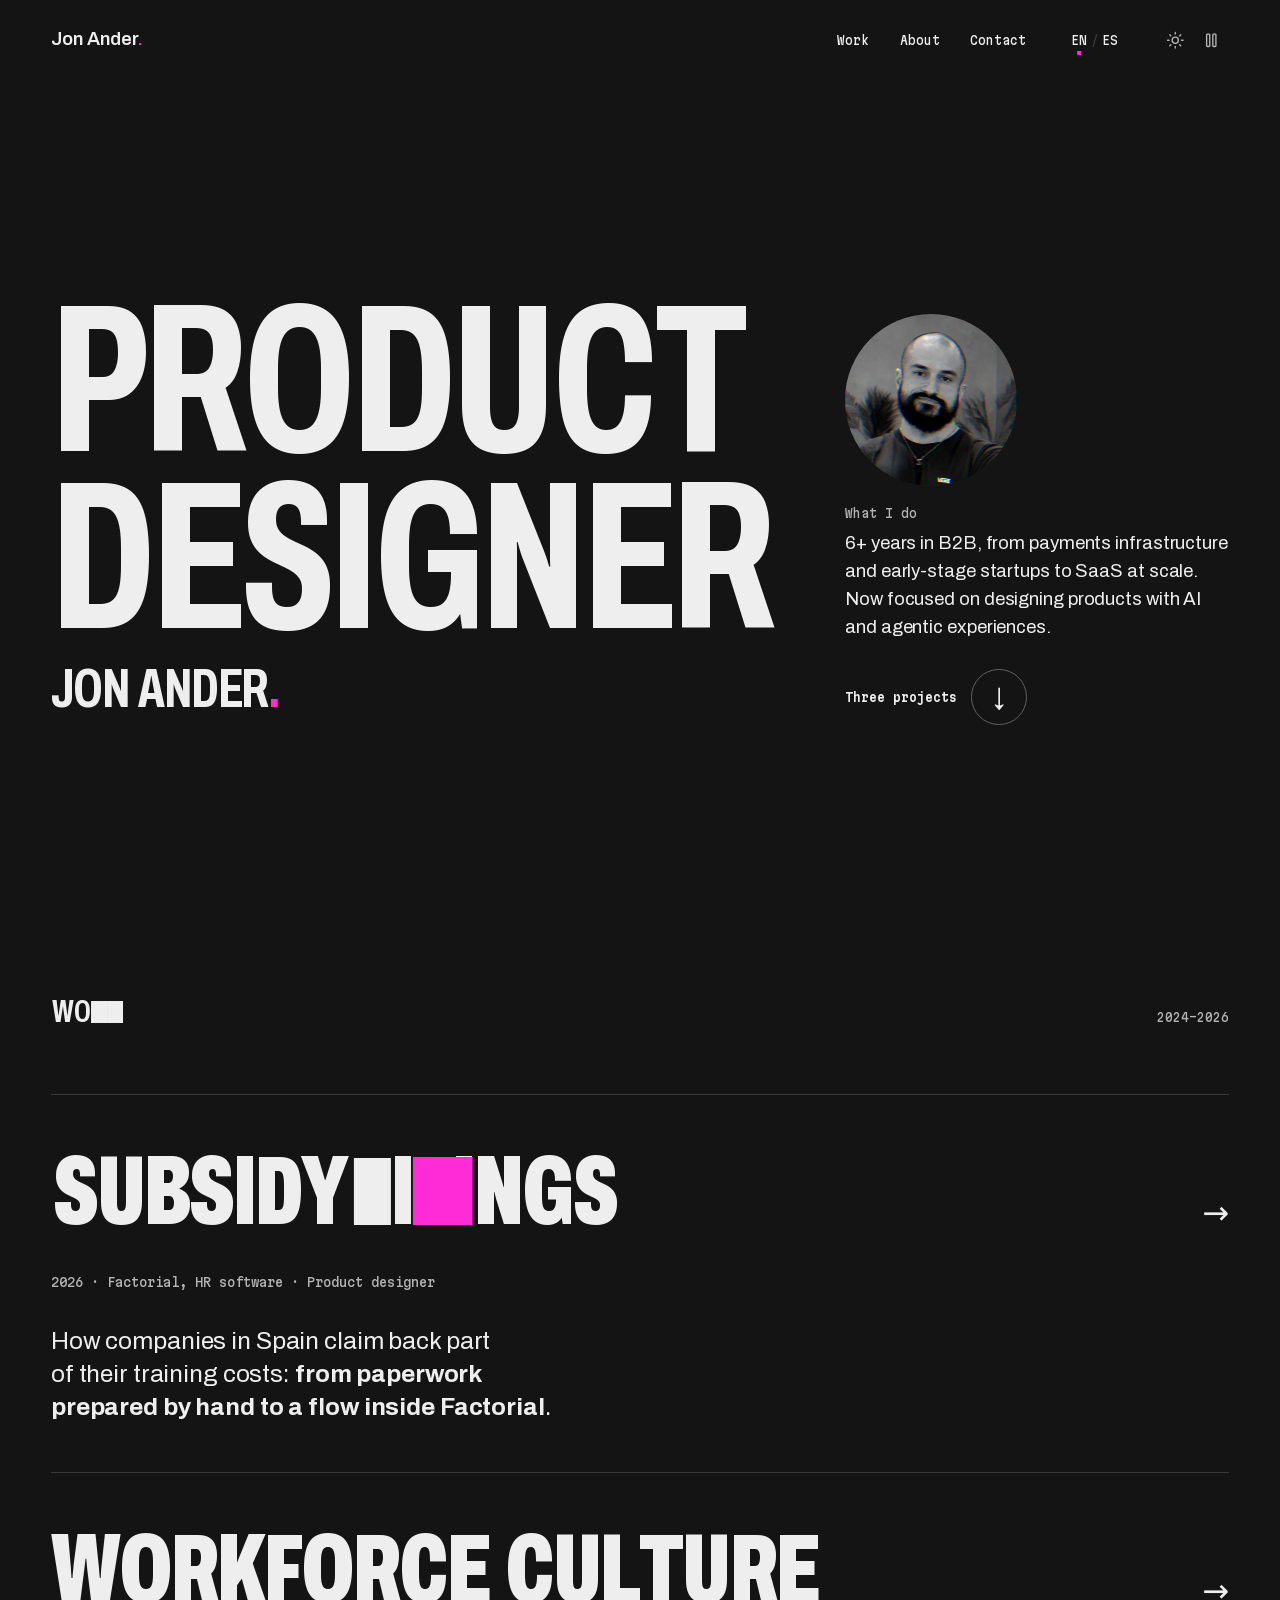
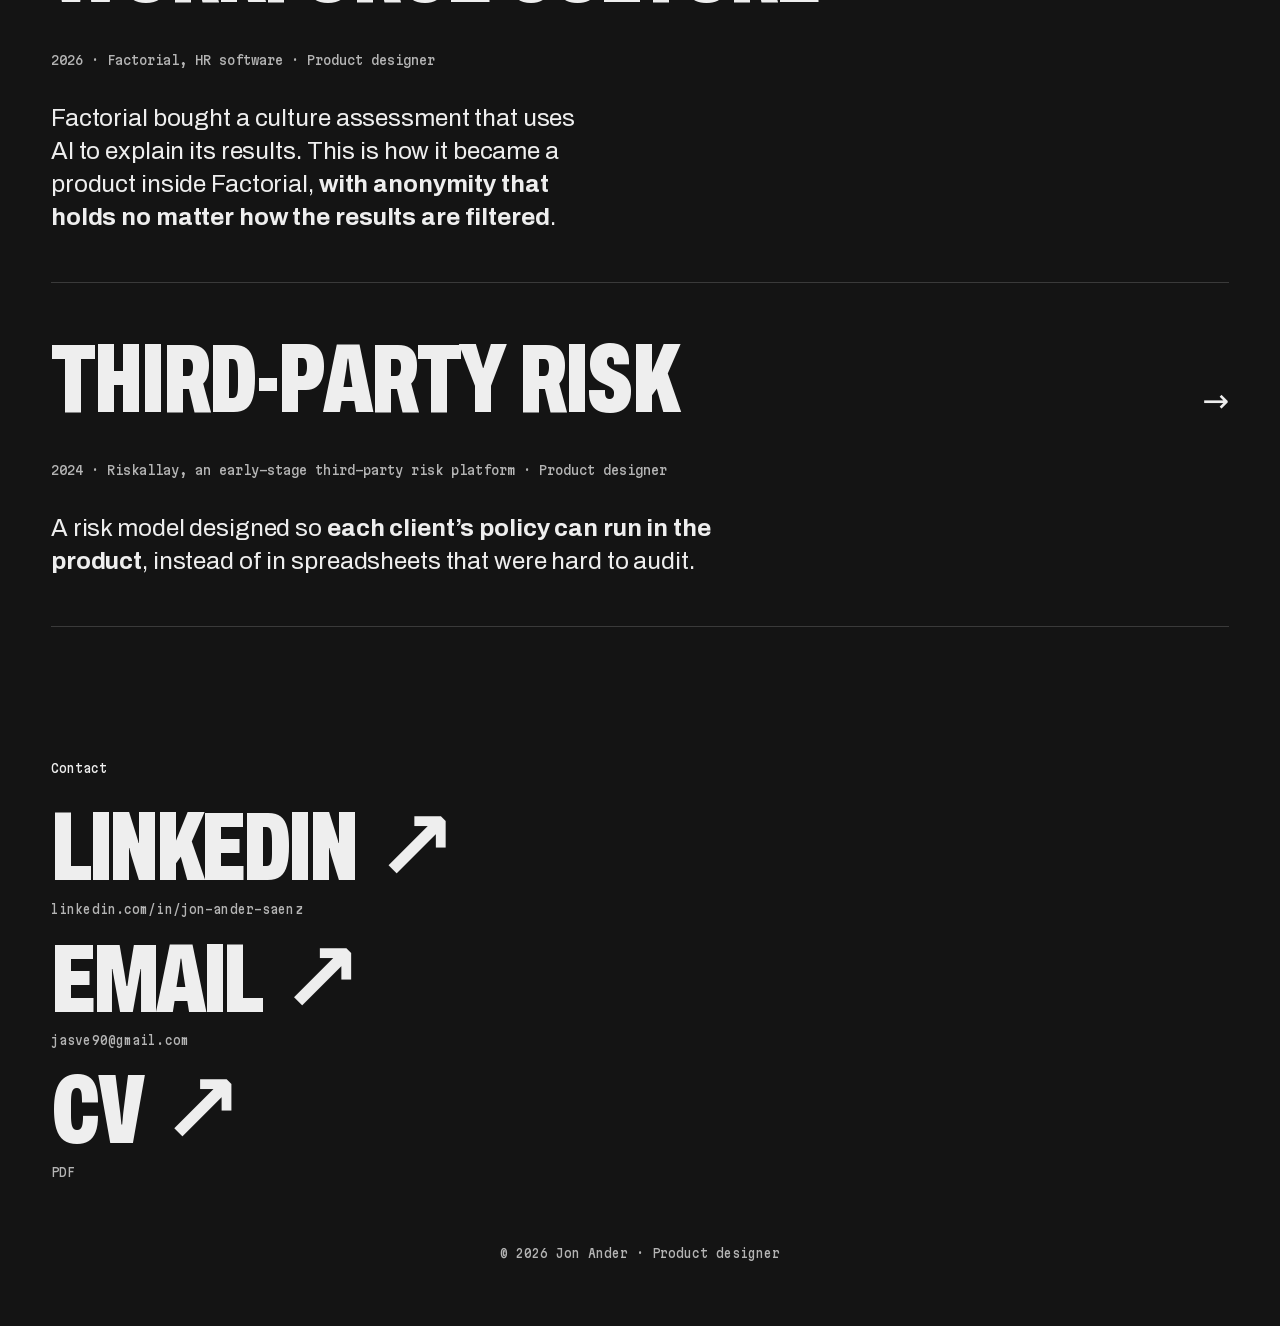
==== commit 38efdaac: "El menú del móvil ya se ve dentro de un proyecto: la cabecera abierta sube por encima de la capa del" ====
--- a/index.html
+++ b/index.html
@@ -24,8 +24,8 @@
 <script>try{if(sessionStorage.getItem('arriveB')==='1')document.documentElement.dataset.arrived='blocks'}catch(e){}</script>
 <link rel="preload" href="fonts/archivo-latin.woff2" as="font" type="font/woff2" crossorigin>
 <link rel="preload" href="fonts/martian-mono-latin.woff2" as="font" type="font/woff2" crossorigin>
-<link rel="stylesheet" href="css/site.css?v=202611172030">
-<link rel="stylesheet" href="css/home.css?v=202611172030">
+<link rel="stylesheet" href="css/site.css?v=202611191033">
+<link rel="stylesheet" href="css/home.css?v=202611191033">
 <script type="application/ld+json">{"@context": "https://schema.org", "@graph": [{"@type": "Person", "name": "Jon Ander", "jobTitle": "Product designer", "url": "https://jonanderdesign.github.io/", "sameAs": ["https://www.linkedin.com/in/jon-ander-saenz/"], "address": {"@type": "PostalAddress", "addressLocality": "Madrid", "addressCountry": "ES"}, "worksFor": {"@type": "Organization", "name": "Factorial"}, "knowsAbout": ["Product design", "B2B software", "HR software", "AI products", "Agentic workflows", "Prototyping in code", "Design systems"], "@id": "https://jonanderdesign.github.io/#person"}, {"@type": "WebSite", "url": "https://jonanderdesign.github.io/", "name": "Jon Ander · Product designer", "inLanguage": "en", "author": {"@id": "https://jonanderdesign.github.io/#person"}}]}</script>
 </head>
 <body id="top">
@@ -124,7 +124,7 @@
     <feDisplacementMap in="SourceGraphic" scale="90" xChannelSelector="R" yChannelSelector="G"/>
   </filter>
 </svg>
-<script src="js/site.js?v=202611172030"></script>
-<script src="js/home.js?v=202611172030"></script>
+<script src="js/site.js?v=202611191033"></script>
+<script src="js/home.js?v=202611191033"></script>
 </body>
 </html>
--- a/css/site.css
+++ b/css/site.css
@@ -1 +1 @@
-@font-face{font-family: 'Archivo';font-style: normal;font-weight: 300 900;font-stretch: 62% 125%;font-display: swap;src: url('../fonts/archivo-latin-ext.woff2') format('woff2');unicode-range: U+0100-02BA,U+02BD-02C5,U+02C7-02CC,U+02CE-02D7,U+02DD-02FF,U+0304,U+0308,U+0329,U+1D00-1DBF,U+1E00-1E9F,U+1EF2-1EFF,U+2020,U+20A0-20AB,U+20AD-20C4,U+2113,U+2C60-2C7F,U+A720-A7FF}@font-face{font-family: 'Archivo';font-style: normal;font-weight: 300 900;font-stretch: 62% 125%;font-display: swap;src: url('../fonts/archivo-latin.woff2') format('woff2');unicode-range: U+0000-00FF,U+0131,U+0152-0153,U+02BB-02BC,U+02C6,U+02DA,U+02DC,U+0304,U+0308,U+0329,U+2000-206F,U+20AC,U+2122,U+2191,U+2193,U+2212,U+2215,U+FEFF,U+FFFD}@font-face{font-family: 'Martian Mono';font-style: normal;font-weight: 300 700;font-stretch: 75% 112.5%;font-display: swap;src: url('../fonts/martian-mono-latin-ext.woff2') format('woff2');unicode-range: U+0100-02BA,U+02BD-02C5,U+02C7-02CC,U+02CE-02D7,U+02DD-02FF,U+0304,U+0308,U+0329,U+1D00-1DBF,U+1E00-1E9F,U+1EF2-1EFF,U+2020,U+20A0-20AB,U+20AD-20C4,U+2113,U+2C60-2C7F,U+A720-A7FF}@font-face{font-family: 'Martian Mono';font-style: normal;font-weight: 300 700;font-stretch: 75% 112.5%;font-display: swap;src: url('../fonts/martian-mono-latin.woff2') format('woff2');unicode-range: U+0000-00FF,U+0131,U+0152-0153,U+02BB-02BC,U+02C6,U+02DA,U+02DC,U+0304,U+0308,U+0329,U+2000-206F,U+20AC,U+2122,U+2191,U+2193,U+2212,U+2215,U+FEFF,U+FFFD}:root{--step--1:clamp(0.8333rem,0.8142rem + 0.0852vw,0.8908rem);--step-0:clamp(1.0000rem,0.9375rem + 0.2778vw,1.1875rem);--step-1:clamp(1.2000rem,1.0724rem + 0.5673vw,1.5829rem);--step-2:clamp(1.4400rem,1.2166rem + 0.9927vw,2.1101rem);--step-3:clamp(1.7280rem,1.3664rem + 1.6070vw,2.8127rem);--step-4:clamp(2.0736rem,1.5150rem + 2.4826vw,3.7493rem);--step-5:clamp(2.4883rem,1.6518rem + 3.7178vw,4.9979rem);--step-6:clamp(2.9860rem,1.7606rem + 5.4462vw,6.6622rem);--step-8:clamp(4.2998rem,1.7871rem + 11.1675vw,11.8379rem);--space-3xs:clamp(0.2500rem,0.2344rem + 0.0694vw,0.2969rem);--space-2xs:clamp(0.5000rem,0.4688rem + 0.1389vw,0.5938rem);--space-xs:clamp(0.7500rem,0.7031rem + 0.2083vw,0.8906rem);--space-s:clamp(1.0000rem,0.9375rem + 0.2778vw,1.1875rem);--space-m:clamp(1.5000rem,1.4062rem + 0.4167vw,1.7812rem);--space-l:clamp(2.0000rem,1.8750rem + 0.5556vw,2.3750rem);--space-xl:clamp(3.0000rem,2.8125rem + 0.8333vw,3.5625rem);--space-2xl:clamp(4.0000rem,3.7500rem + 1.1111vw,4.7500rem);--space-3xl:clamp(6.0000rem,5.6250rem + 1.6667vw,7.1250rem);--space-xs-s:clamp(0.7500rem,0.6042rem + 0.6481vw,1.1875rem);--space-s-m:clamp(1.0000rem,0.7396rem + 1.1574vw,1.7812rem);--space-s-xl:clamp(1.0000rem,0.1458rem + 3.7963vw,3.5625rem);--space-m-l:clamp(1.5000rem,1.2083rem + 1.2963vw,2.3750rem);--space-l-2xl:clamp(2.0000rem,1.0833rem + 4.0741vw,4.7500rem);--space-xl-2xl:clamp(3.0000rem,2.4167rem + 2.5926vw,4.7500rem);--space-xl-3xl:clamp(3.0000rem,1.6250rem + 6.1111vw,7.1250rem);--photo:clamp(6.5000rem,4.8333rem + 7.4074vw,11.5000rem);--l1:#fcfcfc;--l2:#f9f9f9;--l3:#f0f0f0;--l4:#e8e8e8;--l5:#e0e0e0;--l6:#d9d9d9;--l7:#cecece;--l8:#bbbbbb;--l9:#8d8d8d;--l10:#838383;--l11:#646464;--l12:#202020;--d1:#141414;--d2:#1c1c1c;--d3:#252525;--d4:#2c2c2c;--d5:#313131;--d6:#3a3a3a;--d7:#484848;--d8:#606060;--d9:#6e6e6e;--d10:#7b7b7b;--d11:#b4b4b4;--d12:#eeeeee;--sig-m:#ff2bd6;--sig-a:#b8ff2c;--sig-c:#00e5ff;--bg:var(--d1);--surface:var(--d3);--surface-hover:var(--d4);--line:var(--d6);--control:var(--d8);--muted:var(--d11);--fg:var(--d12);--blend:screen;--i-bg:var(--d1);--i-surface:var(--d3);--i-surface-hover:var(--d4);--i-line:var(--d6);--i-control:var(--d8);--i-muted:var(--d11);--i-fg:var(--d12);--i-blend:screen;--gutter:var(--space-s-xl);--measure:62ch;--page:82.875rem;--plate:var(--d2);--win-r:6px;--win-shadow:0 0 0 1px rgb(0 0 0/.35),0 10px 30px -6px rgb(0 0 0/.55)}:root[data-theme=light]{--plate:var(--l3);--win-shadow:0 0 0 1px rgb(0 0 0/.06),0 10px 30px -8px rgb(0 0 0/.18);--bg:var(--l1);--surface:var(--l3);--surface-hover:var(--l4);--line:var(--l6);--control:var(--l8);--muted:var(--l11);--fg:var(--l12);--blend:multiply;--i-bg:var(--l1);--i-surface:var(--l3);--i-surface-hover:var(--l4);--i-line:var(--l6);--i-control:var(--l8);--i-muted:var(--l11);--i-fg:var(--l12);--i-blend:multiply}.inv{--bg:var(--i-bg);--surface:var(--i-surface);--surface-hover:var(--i-surface-hover);--line:var(--i-line);--control:var(--i-control);--muted:var(--i-muted);--fg:var(--i-fg);--blend:var(--i-blend);background:var(--bg);color:var(--fg)}*,*::before,*::after{box-sizing:border-box}html{-webkit-text-size-adjust:100%;color-scheme:dark}:root[data-theme=light]{color-scheme:light}body{margin:0;background:var(--bg);color:var(--fg);font-family:"Archivo",system-ui,sans-serif;font-stretch:100%;font-weight:400;font-size:var(--step-0);line-height:1.5;-webkit-font-smoothing:antialiased}.page{overflow-x:clip}h1,h2,h3,p,dl,dd{margin:0}a{color:inherit;text-decoration-thickness:1px;text-underline-offset:.18em}a:hover{text-decoration-thickness:2px}:focus-visible{outline:2px solid var(--fg);outline-offset:3px}button{font:inherit;color:inherit}.display{font-stretch:62%;font-weight:850;text-transform:uppercase;letter-spacing:-.035em;word-spacing:.06em;line-height:.84}.t6{font-size:var(--step-6)}.statement{font-size:var(--step-2);line-height:1.2;letter-spacing:-.01em}.lead{font-size:var(--step-1);line-height:1.35;letter-spacing:-.005em}.label{font-size:var(--step--1);line-height:1.35;font-weight:500;color:var(--muted)}.strong{font-weight:600;color:var(--fg)}.center{box-sizing:content-box;max-inline-size:var(--page);margin-inline:auto;padding-inline:var(--gutter)}@property --s{syntax:'*';inherits:false}@property --c{syntax:'*';inherits:false}@property --g{syntax:'*';inherits:false}.stack{display:flex;flex-direction:column;justify-content:flex-start;gap:var(--s,var(--space-s))}.stack>*{margin-block:0}.cluster{display:flex;flex-wrap:wrap;align-items:center;gap:var(--c,var(--space-s))}.sidebar{display:flex;flex-wrap:wrap;gap:var(--g,var(--space-l))}.sidebar>.side{flex-basis:var(--side,16rem);flex-grow:1}.sidebar>.main{flex-basis:0;flex-grow:999;min-inline-size:var(--min,55%)}.top{position:relative;z-index:40;background:var(--bg)}@media (min-width:48rem){.top{position:sticky;top:0}}.top .bar{display:flex;flex-wrap:wrap;justify-content:space-between;align-items:center;gap:var(--space-2xs) var(--space-s);padding-block:var(--space-xs-s)}.top .brand{text-decoration:none}.top .tools{display:flex;align-items:center;flex-wrap:nowrap;gap:var(--space-l)}.top nav a{text-decoration:none;display:inline-flex;align-items:center;min-block-size:2.75rem}.lang{display:inline-flex;align-items:center;font-size:var(--step--1);font-weight:600;letter-spacing:.04em}.lang>span{display:inline-grid;place-items:center;min-block-size:2.75rem;padding-inline:.15em}.lang .sep{color:var(--line);font-weight:400}.lang .soon{color:var(--muted);cursor:default}.top .tools .cluster{flex-wrap:nowrap}.top .tools>div.cluster{gap:0}.ib{all:unset;box-sizing:border-box;cursor:pointer;display:inline-grid;place-items:center;min-inline-size:2.25rem;min-block-size:2.75rem;color:var(--muted);border-radius:999px}.ib:hover{color:var(--fg)}.ib:focus-visible{outline:2px solid var(--fg);outline-offset:2px}.ib svg{inline-size:var(--step-0);block-size:var(--step-0);fill:none;stroke:currentColor;stroke-width:1.75;stroke-linecap:round;stroke-linejoin:round}.photo{display:block;inline-size:var(--photo);aspect-ratio:1;border-radius:50%;background:var(--surface)}.big{text-decoration:none;display:inline-block}.big:hover{text-decoration:underline;text-decoration-thickness:.06em;text-underline-offset:.08em}.gl{position:relative;display:inline-block}.gl.nw{white-space:nowrap}.gl::before,.gl::after{content:attr(data-text);content:attr(data-text) / "";position:absolute;inset:0;opacity:0;pointer-events:none}.sr{position:absolute!important;inline-size:1px;block-size:1px;overflow:hidden;clip:rect(0 0 0 0);white-space:nowrap}.gx .base{position:relative;display:inline-block;transform-origin:50% 50%}.gx .base i{font-style:normal;display:inline-block}.gx .base .wd{display:inline-block;white-space:nowrap}.gx .cp,.gx .il{position:absolute;left:0;right:0;top:0;opacity:0;pointer-events:none;white-space:inherit}.gx .cp::after,.gx .il::after{content:attr(data-t);content:attr(data-t) / ""}.gx .cp{mix-blend-mode:var(--blend)}.gx .cp.m{color:var(--sig-m)}.gx .cp.a{color:var(--sig-a)}.gx .il{-webkit-mask:repeating-linear-gradient(180deg,#000 0 2px,transparent 2px 4px);mask:repeating-linear-gradient(180deg,#000 0 2px,transparent 2px 4px)}.gx .il.b{-webkit-mask:repeating-linear-gradient(180deg,transparent 0 2px,#000 2px 4px);mask:repeating-linear-gradient(180deg,transparent 0 2px,#000 2px 4px)}.gx .streak{position:absolute;left:-6%;right:-14%;height:.035em;min-height:2px;background:currentColor;opacity:0;pointer-events:none;font-style:normal}:root{--accent:#ff2bd6}:root[data-theme=light]{--accent:#c2298a}::selection{background:color-mix(in srgb,var(--accent) 40%,transparent)}.dot{color:var(--accent)}a:hover{text-decoration-color:var(--accent)}.gx .base i[data-dot]{color:var(--accent)}.go i,.back i,.cue .arr i,.contact .big>span:last-child{font-style:normal;transition:color .15s}a:hover .go i,a:focus-visible .go i,.back:hover i,.back:focus-visible i,.cue:hover .arr i,.contact a.big:hover>span:last-child,.contact a.big:focus-visible>span:last-child{color:var(--accent)}.next .nt .base .wd:last-child::after{content:".";color:var(--accent);opacity:0;transition:opacity .2s}.next:hover .nt .base .wd:last-child::after,.next:focus-visible .nt .base .wd:last-child::after{opacity:1}.top nav a,.lang>span{position:relative}.top nav a[aria-current]::after,.top nav a:not([aria-disabled=true]):hover::after,.lang [aria-current]::after{content:"";position:absolute;left:50%;bottom:.45rem;inline-size:.3em;block-size:.3em;background:var(--accent);transform:translateX(-50%)}.gx .base i.fm{color:var(--sig-m)}.gx .base i.fa{color:var(--sig-a)}.gl::before{color:var(--sig-c);mix-blend-mode:var(--blend)}.gl::after{color:var(--sig-m);mix-blend-mode:var(--blend)}.hard::before{opacity:1!important;animation:h1 .12s steps(2) infinite!important}.hard::after{opacity:1!important;animation:h2 .1s steps(2) infinite!important}@keyframes h1{0%{clip-path:inset(10% 0 55% 0);transform:translate(-.09em,0)}50%{clip-path:inset(58% 0 8% 0);transform:translate(.12em,0)}100%{clip-path:inset(30% 0 40% 0);transform:translate(-.06em,0)}}@keyframes h2{0%{clip-path:inset(62% 0 4% 0);transform:translate(.1em,0)}50%{clip-path:inset(4% 0 70% 0);transform:translate(-.13em,0)}100%{clip-path:inset(40% 0 30% 0);transform:translate(.07em,0)}}.fl{position:fixed;z-index:70;width:220px;height:220px;border-radius:50%;pointer-events:none;transform:translate(-50%,-50%) scale(0);filter:url(#goo);will-change:transform}.fl.a{background:var(--sig-c)}.fl.m{background:var(--sig-m)}.slices{position:fixed;inset:0;z-index:75;pointer-events:none;display:flex;flex-direction:column}.slices i{flex:1;display:block;background:var(--i-bg);transform:translateX(-110%);box-shadow:-6px 0 0 var(--sig-c),6px 0 0 var(--sig-m)}.scan{position:fixed;inset:0;z-index:76;pointer-events:none;background:repeating-linear-gradient(0deg,transparent 0 2px,#ffffff10 3px 3px);opacity:0}.flash{position:fixed;inset:0;z-index:77;pointer-events:none;background:#fff;opacity:0;mix-blend-mode:difference}.case{position:fixed;inset:0;z-index:80;overflow-y:auto;display:none}.case.open{display:block}.case dl{--s:var(--space-xs)}.case dt{font-size:var(--step--1);color:var(--muted);font-weight:500}.case dd{font-size:var(--step-0)}.rm .gx .cp,.rm .gx .il,.rm .gx .streak,.rm .gl::before,.rm .gl::after{display:none!important}.rm .fl,.rm .slices,.rm .scan,.rm .flash{display:none!important}@keyframes rip{0%{transform:translateX(-1.2%);box-shadow:8px 0 0 var(--sig-m),-8px 0 0 var(--sig-c);clip-path:polygon(0 0,100% 0,100% 34%,0 34%,0 46%,100% 46%,100% 100%,0 100%)}25%{transform:translateX(1.6%);box-shadow:-6px 0 0 var(--sig-c),6px 0 0 var(--sig-m);clip-path:none}50%{transform:translate(-.5%,.6%);box-shadow:4px 0 0 var(--sig-c);clip-path:polygon(0 0,100% 0,100% 62%,0 62%,0 70%,100% 70%,100% 100%,0 100%)}75%{transform:translateX(.4%);box-shadow:none;clip-path:none}100%{transform:none;box-shadow:none;clip-path:none}}.mb{position:fixed;z-index:2147483645;overflow:hidden;pointer-events:none;background:var(--bg)}.mb-cut{position:fixed;inset:0;z-index:2147483646;background:#000;pointer-events:none}.gx .base i.blk{position:relative;color:transparent}.gx .base i.blk::after{content:"";position:absolute;left:0;right:0;top:calc(50% - .352em);height:.686em;background:var(--bk,var(--fg))}.case-page{min-block-size:100svh}.case-page .top{background:var(--bg)}.chead{padding-block:var(--space-l-2xl) var(--space-l)}.ctitle{font-size:var(--step-8);font-weight:700;letter-spacing:-.02em;line-height:.86}.cstory{max-inline-size:28ch;text-wrap:balance}.facts{display:grid;grid-template-columns:repeat(auto-fit,minmax(min(12rem,100%),1fr));gap:var(--space-s) var(--space-l);border-block:1px solid var(--line);padding-block:var(--space-s)}.facts dt{font-size:var(--step--1);color:var(--muted);font-weight:500}.facts dd{margin:0;font-size:var(--step-0)}.nda{font-size:var(--step--1);color:var(--muted)}.csec{padding-block:var(--space-xl-2xl)}.csec + .csec{padding-block-start:0}.chap{font-size:var(--step-4);font-weight:700;letter-spacing:-.02em;line-height:.9}.ctext{max-inline-size:54ch}.ctext p+p{margin-block-start:var(--space-s)}.dec{border-block-start:1px solid var(--line);padding-block:var(--space-m)}.dec:first-child{border-block-start:0;padding-block-start:0}.dec h3{font-size:var(--step-2);font-weight:600;letter-spacing:-.01em;line-height:1.15}.result{font-size:var(--step-2);line-height:1.25;max-inline-size:34ch;text-wrap:pretty}.next{text-decoration:none;border-block:1px solid var(--line);padding-block:var(--space-m)}.next .nt{font-size:var(--step-6);font-weight:700;letter-spacing:-.02em;line-height:.86}.next .go{font-size:var(--step-0);font-weight:600}.next:hover .go i{transform:translateX(var(--space-3xs))}.next .go i{font-style:normal;display:inline-block;transition:transform .3s cubic-bezier(.2,.8,.2,1)}.contact{padding-block:var(--space-l-2xl) var(--space-l)}.contact .big{text-decoration:none;display:inline-flex;align-items:center;gap:.25em}.foot{display:flex;justify-content:center;text-align:center;flex-wrap:wrap;gap:var(--space-xs);padding-block:var(--space-l) var(--space-m)}.top nav a{display:inline-flex;align-items:center;justify-content:center;min-block-size:2.75rem;min-inline-size:2.75rem}.back{align-self:flex-start;display:inline-flex;align-items:center;min-block-size:2.75rem;text-decoration:none}.contact .big{min-block-size:2.75rem}.overview .facts{border-block:1px solid var(--line)}.viz{inline-size:100%}.flow{display:flex;align-items:stretch;gap:var(--space-2xs);list-style:none;padding:0;margin:0}.flow>li{flex:1 1 0;min-inline-size:0;border:1px solid var(--line);background:var(--surface);padding:var(--space-xs) var(--space-s);display:flex;flex-direction:column;gap:var(--space-3xs)}.flow>li b{font-weight:600;font-size:var(--step-0);line-height:1.2}.flow>li span{color:var(--muted);font-size:var(--step--1);line-height:1.35}.flow>li.out{background:transparent;border-style:dashed}.flow>li.key{border-color:var(--accent)}.flow>li.arr{flex:0 0 auto;border:0;background:none;padding:0;justify-content:center;color:var(--muted)}.flow>li.branch{border:0;background:none;padding:0;gap:var(--space-3xs)}.branch>.or{font-style:normal;color:var(--muted);font-size:var(--step--1);align-self:center}.branch>div{border:1px solid var(--line);background:var(--surface);padding:var(--space-xs) var(--space-s);display:flex;flex-direction:column;gap:var(--space-3xs);flex:1}.csec>.main{container-type:inline-size}@container (max-width:36rem){.flow{flex-direction:column;counter-reset:step;gap:var(--space-3xs)}.flow>li.arr{display:none}.flow>li:not(.arr):not(.branch)>b::before{counter-increment:step;content:counter(step) ". ";color:var(--muted)}.flow>li.branch{flex-direction:row;counter-increment:step}.branch>div>b::before{content:counter(step) ". ";color:var(--muted)}}@container (min-width:36.01rem){.flow:has(.branch)>li:not(.branch):not(.arr){align-self:center}}.stats{display:grid;grid-template-columns:repeat(auto-fit,minmax(min(9rem,100%),1fr));gap:var(--space-s) var(--space-l);border-block:1px solid var(--line);padding-block:var(--space-s);margin:0}.stats div{display:flex;flex-direction:column;gap:var(--space-3xs)}.stats dt{order:2;color:var(--muted);font-size:var(--step--1)}.stats dd{order:1;margin:0;font-size:var(--step-4);font-weight:700;letter-spacing:-.02em;line-height:1}.mini{border-collapse:collapse;inline-size:100%;max-inline-size:36rem;font-size:var(--step-0)}.mini th{text-align:start;font-weight:400;padding:var(--space-2xs) var(--space-s) var(--space-2xs) 0;border-block-end:1px solid var(--line)}.mini td{text-align:end;font-weight:600;padding-block:var(--space-2xs);border-block-end:1px solid var(--line);white-space:nowrap}.mini tr.leak th,.mini tr.leak td{font-weight:700;color:var(--fg)}.hero{align-items:start;justify-content:space-between}.facts .wide{grid-column:1/-1}.overview>.main{container-type:inline-size}.facts{grid-template-columns:1fr}@container (min-width:36rem){.facts{grid-template-columns:repeat(3,1fr)}.facts:not(:has(>div:nth-child(4))){grid-template-columns:repeat(2,1fr)}}.facts .wide dd{font-size:var(--step-1);line-height:1.3}@container (max-width:36rem){.thumbs{grid-template-columns:repeat(3,1fr)}.thumbs .main-shot{grid-column:1/-1;grid-row:auto}.thumbs .shot.no{aspect-ratio:4/3}}@container (min-width:44rem){.comp-grid{grid-template-columns:minmax(0,.85fr) minmax(0,1.15fr);grid-template-areas:"plan term" "plan ticket"}.comp .plan{grid-area:plan}.comp .term{grid-area:term}.comp .ticket{grid-area:ticket}}.piece{border:1px solid var(--line);background:var(--surface);padding:var(--space-s);min-inline-size:0;display:flex;flex-direction:column;gap:var(--space-2xs);font-size:max(var(--step--1),.875rem);line-height:1.45}.piece .pk{margin:0;color:var(--muted)}.plan-sec{margin:0;padding-inline-start:1.6em}.plan-sec li::marker{color:var(--muted)}.checks{list-style:none;margin:0;padding:var(--space-2xs) 0 0;border-block-start:1px solid var(--line);display:grid;gap:var(--space-3xs)}.checks li{display:grid;grid-template-columns:1.3em minmax(0,1fr)}.checks i{font-style:normal;color:var(--muted)}.term pre{margin:0;white-space:pre-wrap;overflow-wrap:anywhere;font-family:ui-monospace,SFMono-Regular,Menlo,Consolas,monospace;font-size:1em;line-height:1.5}.term b{font-weight:700;color:var(--fg)}.ticket .tt{margin:0;font-weight:700;color:var(--fg);font-size:var(--step-0);line-height:1.3}.ticket dl{display:grid;grid-template-columns:auto minmax(0,1fr);gap:var(--space-3xs) var(--space-s);margin:0}.ticket dt{color:var(--muted)}.ticket dd{margin:0}.piece .mini{max-inline-size:none}.rounds{list-style:none;margin:0;padding:0;display:grid;gap:var(--space-3xs)}.rounds b{color:var(--fg);font-weight:700;margin-inline-end:.4em}.chat .msg{margin:0;display:grid;grid-template-columns:2.6em minmax(0,1fr);gap:var(--space-2xs)}.chat .msg span{color:var(--muted)}.chat .msg.me{color:var(--fg);font-weight:700}@container (min-width:44rem){.comp-grid.two,.comp-grid.three{grid-template-areas:none}.comp-grid.two{grid-template-columns:minmax(0,.8fr) minmax(0,1.2fr)}}@container (min-width:56rem){.comp-grid.three{grid-template-columns:repeat(3,minmax(0,1fr))}}@container (min-width:44rem) and (max-width:56rem){.comp-grid.three{grid-template-columns:minmax(0,1fr) minmax(0,1fr)}.comp-grid.three .chat{grid-row:span 2}}.timeline{list-style:none;margin:0;padding:0;display:grid;gap:0;max-inline-size:44rem}.timeline li{display:grid;grid-template-columns:minmax(0,12rem) minmax(0,1fr);gap:var(--space-2xs) var(--space-s);padding-block:var(--space-xs);border-block-start:1px solid var(--line)}.timeline b{font-weight:700;color:var(--fg)}.timeline span{color:var(--muted)}@container (max-width:36rem){.timeline li{grid-template-columns:minmax(0,1fr)}}.back{gap:.35em}.timeline{max-inline-size:54ch}a.zoom{display:block;cursor:zoom-in}.timeline span{text-wrap:pretty}@media (hover:none){figure:has(a.zoom) > figcaption::after{content:" Tap an image to enlarge it."}}@container (min-width:44rem){.tabs3{grid-template-columns:repeat(3,minmax(0,1fr))}}:root{--plate-pad:clamp(1rem,.4rem + 2.6vw,2.5rem)}.fig{margin:0;display:grid;gap:var(--space-s);inline-size:100%;min-inline-size:0}.stack>.fig{margin-block-start:var(--space-s)}.fig>figcaption{font-size:1rem;color:var(--muted);line-height:1.5;max-inline-size:60ch}.plate{background:var(--plate);padding:var(--plate-pad);display:grid;place-items:center;min-inline-size:0;container-type:inline-size}.plate img{display:block;inline-size:100%;block-size:auto;border-radius:var(--win-r);box-shadow:var(--win-shadow)}.plate a.zoom{inline-size:100%;border-radius:var(--win-r)}.dec{padding-block-end:var(--space-l)}.plate.board{place-items:stretch;align-content:start;gap:var(--space-m) var(--space-s)}@container (min-width:36rem){.plate.board{grid-template-columns:repeat(2,minmax(0,1fr))}.plate.board .alts{display:contents}}.board .frame{display:grid;gap:var(--space-2xs);min-inline-size:0;align-content:start}.board .fname{margin:0;font-size:var(--step--1);color:var(--muted);line-height:1.35}.board .fname b{color:var(--fg);font-weight:600}.board .alts{display:grid;gap:var(--space-s);grid-template-columns:minmax(0,1fr)}.plate.docs{place-items:stretch;align-items:start;gap:var(--space-s);grid-template-columns:minmax(0,1fr)}@container (min-width:40rem){.plate.docs{grid-template-columns:minmax(0,.85fr) minmax(0,1.15fr);grid-template-areas:"plan term" "plan ticket"}.plate.docs .plan{grid-area:plan;align-self:stretch}.plate.docs .term{grid-area:term}.plate.docs .ticket{grid-area:ticket}}.doc{border-radius:var(--win-r);box-shadow:var(--win-shadow);padding:var(--space-xs) var(--space-s);min-inline-size:0;display:flex;flex-direction:column;gap:var(--space-3xs);font-family:-apple-system,BlinkMacSystemFont,"Segoe UI",Inter,system-ui,sans-serif;font-size:.8125rem;line-height:1.45}.doc.paper{background:#fff;color:#1f2328;--fg:#1f2328;--muted:#59636e;--line:#d8dee4}.doc.termwin{background:#0d1117;color:#c9d1d9;--fg:#f0f6fc;--muted:#8b949e;--line:#30363d}.doc .pk{margin:0 0 var(--space-3xs);color:var(--muted);font-size:.75rem}.doc.termwin .pk{display:flex;align-items:center;gap:.5em}.doc.termwin .pk::before{content:"";inline-size:.55em;block-size:.55em;border-radius:50%;background:#ff5f57;box-shadow:.9em 0 0 #febc2e,1.8em 0 0 #28c840;margin-inline-end:2.2em}.doc.ticket .tt{font-size:.875rem}.plate.docs .plan .checks{margin-block-start:var(--space-2xs)}.zoombox{border:0;padding:0;margin:0;inline-size:100vw;block-size:100dvh;max-inline-size:none;max-block-size:none;background:transparent;color:#fff}.zoombox[open]{display:grid;place-items:center}.zoombox::backdrop{background:rgb(0 0 0/.97)}.zoomscroll{display:grid;place-items:center;max-inline-size:100vw;max-block-size:100dvh}.zoombox img{display:block;max-inline-size:94vw;max-block-size:calc(100dvh - 8rem);inline-size:auto;block-size:auto;object-fit:contain;border-radius:var(--win-r);cursor:zoom-out}.zoombox.pan .zoomscroll{inline-size:100vw;block-size:100dvh;overflow:auto;place-items:start;padding:4.5rem var(--space-s) var(--space-s);overscroll-behavior:contain}.zoombox.pan img{max-inline-size:none;max-block-size:none;cursor:auto}.zoomclose{position:fixed;inset-block-start:var(--space-s);inset-inline-end:var(--space-s);inline-size:2.75rem;block-size:2.75rem;border-radius:50%;border:1px solid rgb(255 255 255/.35);background:rgb(0 0 0/.6);color:#fff;font-size:1.6rem;line-height:1;cursor:pointer;display:grid;place-items:center;padding:0}.zoomclose:hover{background:rgb(255 255 255/.15)}@media (min-width:48rem){.csec.sidebar>.side,.sidebar.overview>.side{flex-grow:0}}.plate.board{column-gap:20px}.doc .tt{margin:0;font-weight:700;color:var(--fg);font-size:.875rem;line-height:1.35}@container (min-width:40rem){.plate.docs.three{grid-template-columns:repeat(2,minmax(0,1fr));grid-template-areas:"canvas chat" "audit chat"}.plate.docs.three .canvas{grid-area:canvas}.plate.docs.three .audit{grid-area:audit}.plate.docs.three .chat{grid-area:chat;align-self:stretch}}.doc.chat .msg{gap:var(--space-3xs)}.piece.before .mini{max-inline-size:none}.main:not(.stack)>.fig{margin-block-start:var(--space-l)}.hero.hero-wide{margin-block-end:var(--space-l)}@container (max-width:40rem){.plate.docs,.plate.docs.three{grid-template-columns:none;grid-template-areas:none;grid-auto-flow:column;grid-auto-columns:88%;overflow-x:auto;scroll-snap-type:x mandatory;scroll-padding-inline:var(--plate-pad);align-items:start;overscroll-behavior-x:contain}.plate.docs>.doc{scroll-snap-align:start}}.dec:last-child{padding-block-end:0}.hero>.main.about-photos{flex:0 1 41rem;min-inline-size:0;margin:0;display:grid;grid-template-columns:repeat(2,minmax(0,1fr));gap:var(--space-s);align-self:start}.about-photos img{display:block;inline-size:100%;block-size:auto;aspect-ratio:4/5;object-fit:cover;border-radius:var(--win-r);box-shadow:var(--win-shadow)}.about-photos img.me{filter:grayscale(1)}@media (max-width:48rem){.hero>.main.about-photos{margin-inline-start:0;flex-basis:100%}}@supports (animation-timeline: view()){@media (prefers-reduced-motion: no-preference){html:not(.rm) .intro .names{animation:hero-out linear both;animation-timeline:view();animation-range:exit 0% exit 90%;transform-origin:left top}html:not(.rm) .intro .bottom{animation:hero-fade linear both;animation-timeline:view();animation-range:exit 10% exit 100%}@keyframes hero-out{to{transform:translateY(-6%) scale(.86);opacity:.35}}@keyframes hero-fade{to{opacity:0}}@media (min-width:48rem){html:not(.rm) .rows .prow .ptitle{animation:breathe linear both;animation-timeline:view();animation-range:entry 0% exit 100%}}@keyframes breathe{0%{font-stretch:62%;letter-spacing:-.02em}45%{font-stretch:74%;letter-spacing:0}55%{font-stretch:74%;letter-spacing:0}100%{font-stretch:62%;letter-spacing:-.02em}}html:not(.rm) .rows .prow::after{animation:rule-fill linear both!important;animation-timeline:view()!important;animation-range:entry 0% entry 100%!important;transform:scaleX(0)}@keyframes rule-fill{from{transform:scaleX(0)}to{transform:none}}html:not(.rm) .chead .fig .plate{animation:settle linear both;animation-timeline:view();animation-range:exit 0% exit 60%;transform-origin:center top}@keyframes settle{to{transform:scale(.96) translateY(-2%);opacity:.6}}html:not(.rm) .csec .fig .plate,html:not(.rm) .csec .fig > img{animation:open-up linear both;animation-timeline:view();animation-range:entry 0% entry 100%;transform-origin:center bottom}@keyframes open-up{from{clip-path:inset(0 0 60% 0);transform:translateY(40px) scale(.94);opacity:.4}to{clip-path:inset(0);transform:none;opacity:1}}html:not(.rm) ol.flow.viz > li{animation:step-in linear both;animation-timeline:view()}html:not(.rm) ol.flow.viz > li:nth-child(1){animation-range:entry 0% entry 35%}html:not(.rm) ol.flow.viz > li:nth-child(2){animation-range:entry 8% entry 43%}html:not(.rm) ol.flow.viz > li:nth-child(3){animation-range:entry 16% entry 51%}html:not(.rm) ol.flow.viz > li:nth-child(4){animation-range:entry 24% entry 59%}html:not(.rm) ol.flow.viz > li:nth-child(5){animation-range:entry 32% entry 67%}html:not(.rm) ol.flow.viz > li:nth-child(6){animation-range:entry 40% entry 75%}html:not(.rm) ol.flow.viz > li:nth-child(7){animation-range:entry 48% entry 83%}html:not(.rm) ol.flow.viz > li:nth-child(8){animation-range:entry 56% entry 91%}html:not(.rm) ol.flow.viz > li:nth-child(9){animation-range:entry 64% entry 99%}@keyframes step-in{from{opacity:0;transform:translateY(10px)}to{opacity:1;transform:none}}html:not(.rm) .csec .stats dd{animation:num-in linear both;animation-timeline:view();animation-range:entry 0% entry 60%}@keyframes num-in{from{opacity:0;transform:translateY(18px)}to{opacity:1;transform:none}}}}@media (min-width:64rem){.csec .side.chap{position:sticky;top:calc(var(--hdr,82px) + 24px);align-self:start}}.csec + .csec::before,.chead + .csec::before{content:"";display:block;inline-size:100%;block-size:.375rem;background:linear-gradient(var(--accent),var(--accent)) 0 0/2.5rem 100% no-repeat;background-origin:content-box;margin-block-end:calc(var(--space-xl-2xl) - var(--space-s))}.chead + .csec{padding-block-start:calc(var(--space-xl-2xl) - var(--space-l))}@media (min-width:48rem){.csec + .csec::before,.chead + .csec::before{background-position-x:calc(var(--side,16rem) + var(--space-l))}}.top .tools .nav-home{display:none}.menu-btn{display:none}.menu-btn svg{inline-size:1.25rem;block-size:1.25rem;fill:none;stroke:currentColor;stroke-width:1.75;stroke-linecap:round}.menu-btn .x{display:none}.top.open .menu-btn svg{display:none}.top.open .menu-btn .x{display:block}@media (max-width:47.99rem){.menu-btn{display:inline-grid;color:var(--fg);order:-1;margin-inline-end:auto}.top .tools{display:contents}.top .brand{display:none}.top .bar{flex-wrap:nowrap;justify-content:flex-end;align-items:center;gap:var(--space-2xs)}.top .tools nav.cluster{display:none}.top .tools>.lang{order:2}.top .tools>div.cluster{order:3;gap:var(--space-3xs);margin-inline-start:var(--space-2xs)}.lang [aria-current],.lang .sep{display:none}.top.open .tools nav.cluster{display:flex;flex-direction:column;align-items:flex-start;gap:var(--space-s);position:absolute;inset-inline:0;top:100%;z-index:40;background:var(--bg);border-block-start:1px solid var(--line);border-block-end:1px solid var(--line);padding:var(--space-s) var(--gutter) var(--space-m)}.top{position:relative}.top .bar{align-items:center}.top .tools{align-items:center}.top.open .tools nav a{font-size:var(--step-1);min-block-size:2.75rem;padding-inline:0;inline-size:100%}.top .tools .nav-home{display:inline-flex;align-items:center;min-block-size:2.75rem;inline-size:100%;font-size:var(--step-1);text-decoration:none}.top.open .tools nav a[aria-current]::after{left:0;transform:none;bottom:.6rem}}:root{--mono:"Martian Mono",ui-monospace,"SF Mono",Menlo,monospace}.top nav a,.lang,.intro .label,.work-head .label,.pmeta,.contact>.label,.foot,.cue-t,.addr{font-family:var(--mono);font-stretch:87.5%;font-weight:450;letter-spacing:0;text-transform:none}.top nav a,.lang{font-size:.75rem}.top nav a{display:inline-flex;align-items:center;justify-content:center;min-block-size:2.75rem;min-inline-size:2.75rem}.top nav a{padding:2px 6px}.top nav a[aria-current]{background:#eee;color:var(--bg,#111)}.top nav a[aria-current] .gx{color:inherit}@media (min-width:48rem){.top nav a{min-inline-size:0;justify-content:normal}}.lang>a{display:inline-grid;place-items:center;min-block-size:2.75rem;padding-inline:.15em;text-decoration:none}.foot a{display:inline-flex;align-items:center;min-block-size:2.75rem;padding-inline:.25em}.foot,.page .foot{justify-content:center;text-align:center}.foot>span{flex:0 1 auto}.cutx .base{clip-path:none!important;transform:none!important;text-shadow:none!important}.cutx .ct{display:none!important}.about-intro .statement.cstory{font-size:25px;line-height:1.4;max-inline-size:60ch;letter-spacing:-.005em}+@font-face{font-family: 'Archivo';font-style: normal;font-weight: 300 900;font-stretch: 62% 125%;font-display: swap;src: url('../fonts/archivo-latin-ext.woff2') format('woff2');unicode-range: U+0100-02BA,U+02BD-02C5,U+02C7-02CC,U+02CE-02D7,U+02DD-02FF,U+0304,U+0308,U+0329,U+1D00-1DBF,U+1E00-1E9F,U+1EF2-1EFF,U+2020,U+20A0-20AB,U+20AD-20C4,U+2113,U+2C60-2C7F,U+A720-A7FF}@font-face{font-family: 'Archivo';font-style: normal;font-weight: 300 900;font-stretch: 62% 125%;font-display: swap;src: url('../fonts/archivo-latin.woff2') format('woff2');unicode-range: U+0000-00FF,U+0131,U+0152-0153,U+02BB-02BC,U+02C6,U+02DA,U+02DC,U+0304,U+0308,U+0329,U+2000-206F,U+20AC,U+2122,U+2191,U+2193,U+2212,U+2215,U+FEFF,U+FFFD}@font-face{font-family: 'Martian Mono';font-style: normal;font-weight: 300 700;font-stretch: 75% 112.5%;font-display: swap;src: url('../fonts/martian-mono-latin-ext.woff2') format('woff2');unicode-range: U+0100-02BA,U+02BD-02C5,U+02C7-02CC,U+02CE-02D7,U+02DD-02FF,U+0304,U+0308,U+0329,U+1D00-1DBF,U+1E00-1E9F,U+1EF2-1EFF,U+2020,U+20A0-20AB,U+20AD-20C4,U+2113,U+2C60-2C7F,U+A720-A7FF}@font-face{font-family: 'Martian Mono';font-style: normal;font-weight: 300 700;font-stretch: 75% 112.5%;font-display: swap;src: url('../fonts/martian-mono-latin.woff2') format('woff2');unicode-range: U+0000-00FF,U+0131,U+0152-0153,U+02BB-02BC,U+02C6,U+02DA,U+02DC,U+0304,U+0308,U+0329,U+2000-206F,U+20AC,U+2122,U+2191,U+2193,U+2212,U+2215,U+FEFF,U+FFFD}:root{--step--1:clamp(0.8333rem,0.8142rem + 0.0852vw,0.8908rem);--step-0:clamp(1.0000rem,0.9375rem + 0.2778vw,1.1875rem);--step-1:clamp(1.2000rem,1.0724rem + 0.5673vw,1.5829rem);--step-2:clamp(1.4400rem,1.2166rem + 0.9927vw,2.1101rem);--step-3:clamp(1.7280rem,1.3664rem + 1.6070vw,2.8127rem);--step-4:clamp(2.0736rem,1.5150rem + 2.4826vw,3.7493rem);--step-5:clamp(2.4883rem,1.6518rem + 3.7178vw,4.9979rem);--step-6:clamp(2.9860rem,1.7606rem + 5.4462vw,6.6622rem);--step-8:clamp(4.2998rem,1.7871rem + 11.1675vw,11.8379rem);--space-3xs:clamp(0.2500rem,0.2344rem + 0.0694vw,0.2969rem);--space-2xs:clamp(0.5000rem,0.4688rem + 0.1389vw,0.5938rem);--space-xs:clamp(0.7500rem,0.7031rem + 0.2083vw,0.8906rem);--space-s:clamp(1.0000rem,0.9375rem + 0.2778vw,1.1875rem);--space-m:clamp(1.5000rem,1.4062rem + 0.4167vw,1.7812rem);--space-l:clamp(2.0000rem,1.8750rem + 0.5556vw,2.3750rem);--space-xl:clamp(3.0000rem,2.8125rem + 0.8333vw,3.5625rem);--space-2xl:clamp(4.0000rem,3.7500rem + 1.1111vw,4.7500rem);--space-3xl:clamp(6.0000rem,5.6250rem + 1.6667vw,7.1250rem);--space-xs-s:clamp(0.7500rem,0.6042rem + 0.6481vw,1.1875rem);--space-s-m:clamp(1.0000rem,0.7396rem + 1.1574vw,1.7812rem);--space-s-xl:clamp(1.0000rem,0.1458rem + 3.7963vw,3.5625rem);--space-m-l:clamp(1.5000rem,1.2083rem + 1.2963vw,2.3750rem);--space-l-2xl:clamp(2.0000rem,1.0833rem + 4.0741vw,4.7500rem);--space-xl-2xl:clamp(3.0000rem,2.4167rem + 2.5926vw,4.7500rem);--space-xl-3xl:clamp(3.0000rem,1.6250rem + 6.1111vw,7.1250rem);--photo:clamp(6.5000rem,4.8333rem + 7.4074vw,11.5000rem);--l1:#fcfcfc;--l2:#f9f9f9;--l3:#f0f0f0;--l4:#e8e8e8;--l5:#e0e0e0;--l6:#d9d9d9;--l7:#cecece;--l8:#bbbbbb;--l9:#8d8d8d;--l10:#838383;--l11:#646464;--l12:#202020;--d1:#141414;--d2:#1c1c1c;--d3:#252525;--d4:#2c2c2c;--d5:#313131;--d6:#3a3a3a;--d7:#484848;--d8:#606060;--d9:#6e6e6e;--d10:#7b7b7b;--d11:#b4b4b4;--d12:#eeeeee;--sig-m:#ff2bd6;--sig-a:#b8ff2c;--sig-c:#00e5ff;--bg:var(--d1);--surface:var(--d3);--surface-hover:var(--d4);--line:var(--d6);--control:var(--d8);--muted:var(--d11);--fg:var(--d12);--blend:screen;--i-bg:var(--d1);--i-surface:var(--d3);--i-surface-hover:var(--d4);--i-line:var(--d6);--i-control:var(--d8);--i-muted:var(--d11);--i-fg:var(--d12);--i-blend:screen;--gutter:var(--space-s-xl);--measure:62ch;--page:82.875rem;--plate:var(--d2);--win-r:6px;--win-shadow:0 0 0 1px rgb(0 0 0/.35),0 10px 30px -6px rgb(0 0 0/.55)}:root[data-theme=light]{--plate:var(--l3);--win-shadow:0 0 0 1px rgb(0 0 0/.06),0 10px 30px -8px rgb(0 0 0/.18);--bg:var(--l1);--surface:var(--l3);--surface-hover:var(--l4);--line:var(--l6);--control:var(--l8);--muted:var(--l11);--fg:var(--l12);--blend:multiply;--i-bg:var(--l1);--i-surface:var(--l3);--i-surface-hover:var(--l4);--i-line:var(--l6);--i-control:var(--l8);--i-muted:var(--l11);--i-fg:var(--l12);--i-blend:multiply}.inv{--bg:var(--i-bg);--surface:var(--i-surface);--surface-hover:var(--i-surface-hover);--line:var(--i-line);--control:var(--i-control);--muted:var(--i-muted);--fg:var(--i-fg);--blend:var(--i-blend);background:var(--bg);color:var(--fg)}*,*::before,*::after{box-sizing:border-box}html{-webkit-text-size-adjust:100%;color-scheme:dark}:root[data-theme=light]{color-scheme:light}body{margin:0;background:var(--bg);color:var(--fg);font-family:"Archivo",system-ui,sans-serif;font-stretch:100%;font-weight:400;font-size:var(--step-0);line-height:1.5;-webkit-font-smoothing:antialiased}.page{overflow-x:clip}h1,h2,h3,p,dl,dd{margin:0}a{color:inherit;text-decoration-thickness:1px;text-underline-offset:.18em}a:hover{text-decoration-thickness:2px}:focus-visible{outline:2px solid var(--fg);outline-offset:3px}button{font:inherit;color:inherit}.display{font-stretch:62%;font-weight:850;text-transform:uppercase;letter-spacing:-.035em;word-spacing:.06em;line-height:.84}.t6{font-size:var(--step-6)}.statement{font-size:var(--step-2);line-height:1.2;letter-spacing:-.01em}.lead{font-size:var(--step-1);line-height:1.35;letter-spacing:-.005em}.label{font-size:var(--step--1);line-height:1.35;font-weight:500;color:var(--muted)}.strong{font-weight:600;color:var(--fg)}.center{box-sizing:content-box;max-inline-size:var(--page);margin-inline:auto;padding-inline:var(--gutter)}@property --s{syntax:'*';inherits:false}@property --c{syntax:'*';inherits:false}@property --g{syntax:'*';inherits:false}.stack{display:flex;flex-direction:column;justify-content:flex-start;gap:var(--s,var(--space-s))}.stack>*{margin-block:0}.cluster{display:flex;flex-wrap:wrap;align-items:center;gap:var(--c,var(--space-s))}.sidebar{display:flex;flex-wrap:wrap;gap:var(--g,var(--space-l))}.sidebar>.side{flex-basis:var(--side,16rem);flex-grow:1}.sidebar>.main{flex-basis:0;flex-grow:999;min-inline-size:var(--min,55%)}.top{position:relative;z-index:40;background:var(--bg)}@media (min-width:48rem){.top{position:sticky;top:0}}.top .bar{display:flex;flex-wrap:wrap;justify-content:space-between;align-items:center;gap:var(--space-2xs) var(--space-s);padding-block:var(--space-xs-s)}.top .brand{text-decoration:none}.top .tools{display:flex;align-items:center;flex-wrap:nowrap;gap:var(--space-l)}.top nav a{text-decoration:none;display:inline-flex;align-items:center;min-block-size:2.75rem}.lang{display:inline-flex;align-items:center;font-size:var(--step--1);font-weight:600;letter-spacing:.04em}.lang>span{display:inline-grid;place-items:center;min-block-size:2.75rem;padding-inline:.15em}.lang .sep{color:var(--line);font-weight:400}.lang .soon{color:var(--muted);cursor:default}.top .tools .cluster{flex-wrap:nowrap}.top .tools>div.cluster{gap:0}.ib{all:unset;box-sizing:border-box;cursor:pointer;display:inline-grid;place-items:center;min-inline-size:2.25rem;min-block-size:2.75rem;color:var(--muted);border-radius:999px}.ib:hover{color:var(--fg)}.ib:focus-visible{outline:2px solid var(--fg);outline-offset:2px}.ib svg{inline-size:var(--step-0);block-size:var(--step-0);fill:none;stroke:currentColor;stroke-width:1.75;stroke-linecap:round;stroke-linejoin:round}.photo{display:block;inline-size:var(--photo);aspect-ratio:1;border-radius:50%;background:var(--surface)}.big{text-decoration:none;display:inline-block}.big:hover{text-decoration:underline;text-decoration-thickness:.06em;text-underline-offset:.08em}.gl{position:relative;display:inline-block}.gl.nw{white-space:nowrap}.gl::before,.gl::after{content:attr(data-text);content:attr(data-text) / "";position:absolute;inset:0;opacity:0;pointer-events:none}.sr{position:absolute!important;inline-size:1px;block-size:1px;overflow:hidden;clip:rect(0 0 0 0);white-space:nowrap}.gx .base{position:relative;display:inline-block;transform-origin:50% 50%}.gx .base i{font-style:normal;display:inline-block}.gx .base .wd{display:inline-block;white-space:nowrap}.gx .cp,.gx .il{position:absolute;left:0;right:0;top:0;opacity:0;pointer-events:none;white-space:inherit}.gx .cp::after,.gx .il::after{content:attr(data-t);content:attr(data-t) / ""}.gx .cp{mix-blend-mode:var(--blend)}.gx .cp.m{color:var(--sig-m)}.gx .cp.a{color:var(--sig-a)}.gx .il{-webkit-mask:repeating-linear-gradient(180deg,#000 0 2px,transparent 2px 4px);mask:repeating-linear-gradient(180deg,#000 0 2px,transparent 2px 4px)}.gx .il.b{-webkit-mask:repeating-linear-gradient(180deg,transparent 0 2px,#000 2px 4px);mask:repeating-linear-gradient(180deg,transparent 0 2px,#000 2px 4px)}.gx .streak{position:absolute;left:-6%;right:-14%;height:.035em;min-height:2px;background:currentColor;opacity:0;pointer-events:none;font-style:normal}:root{--accent:#ff2bd6}:root[data-theme=light]{--accent:#c2298a}::selection{background:color-mix(in srgb,var(--accent) 40%,transparent)}.dot{color:var(--accent)}a:hover{text-decoration-color:var(--accent)}.gx .base i[data-dot]{color:var(--accent)}.go i,.back i,.cue .arr i,.contact .big>span:last-child{font-style:normal;transition:color .15s}a:hover .go i,a:focus-visible .go i,.back:hover i,.back:focus-visible i,.cue:hover .arr i,.contact a.big:hover>span:last-child,.contact a.big:focus-visible>span:last-child{color:var(--accent)}.next .nt .base .wd:last-child::after{content:".";color:var(--accent);opacity:0;transition:opacity .2s}.next:hover .nt .base .wd:last-child::after,.next:focus-visible .nt .base .wd:last-child::after{opacity:1}.top nav a,.lang>span{position:relative}.top nav a[aria-current]::after,.top nav a:not([aria-disabled=true]):hover::after,.lang [aria-current]::after{content:"";position:absolute;left:50%;bottom:.45rem;inline-size:.3em;block-size:.3em;background:var(--accent);transform:translateX(-50%)}.gx .base i.fm{color:var(--sig-m)}.gx .base i.fa{color:var(--sig-a)}.gl::before{color:var(--sig-c);mix-blend-mode:var(--blend)}.gl::after{color:var(--sig-m);mix-blend-mode:var(--blend)}.hard::before{opacity:1!important;animation:h1 .12s steps(2) infinite!important}.hard::after{opacity:1!important;animation:h2 .1s steps(2) infinite!important}@keyframes h1{0%{clip-path:inset(10% 0 55% 0);transform:translate(-.09em,0)}50%{clip-path:inset(58% 0 8% 0);transform:translate(.12em,0)}100%{clip-path:inset(30% 0 40% 0);transform:translate(-.06em,0)}}@keyframes h2{0%{clip-path:inset(62% 0 4% 0);transform:translate(.1em,0)}50%{clip-path:inset(4% 0 70% 0);transform:translate(-.13em,0)}100%{clip-path:inset(40% 0 30% 0);transform:translate(.07em,0)}}.fl{position:fixed;z-index:70;width:220px;height:220px;border-radius:50%;pointer-events:none;transform:translate(-50%,-50%) scale(0);filter:url(#goo);will-change:transform}.fl.a{background:var(--sig-c)}.fl.m{background:var(--sig-m)}.slices{position:fixed;inset:0;z-index:75;pointer-events:none;display:flex;flex-direction:column}.slices i{flex:1;display:block;background:var(--i-bg);transform:translateX(-110%);box-shadow:-6px 0 0 var(--sig-c),6px 0 0 var(--sig-m)}.scan{position:fixed;inset:0;z-index:76;pointer-events:none;background:repeating-linear-gradient(0deg,transparent 0 2px,#ffffff10 3px 3px);opacity:0}.flash{position:fixed;inset:0;z-index:77;pointer-events:none;background:#fff;opacity:0;mix-blend-mode:difference}.case{position:fixed;inset:0;z-index:80;overflow-y:auto;display:none}.case.open{display:block}.case dl{--s:var(--space-xs)}.case dt{font-size:var(--step--1);color:var(--muted);font-weight:500}.case dd{font-size:var(--step-0)}.rm .gx .cp,.rm .gx .il,.rm .gx .streak,.rm .gl::before,.rm .gl::after{display:none!important}.rm .fl,.rm .slices,.rm .scan,.rm .flash{display:none!important}@keyframes rip{0%{transform:translateX(-1.2%);box-shadow:8px 0 0 var(--sig-m),-8px 0 0 var(--sig-c);clip-path:polygon(0 0,100% 0,100% 34%,0 34%,0 46%,100% 46%,100% 100%,0 100%)}25%{transform:translateX(1.6%);box-shadow:-6px 0 0 var(--sig-c),6px 0 0 var(--sig-m);clip-path:none}50%{transform:translate(-.5%,.6%);box-shadow:4px 0 0 var(--sig-c);clip-path:polygon(0 0,100% 0,100% 62%,0 62%,0 70%,100% 70%,100% 100%,0 100%)}75%{transform:translateX(.4%);box-shadow:none;clip-path:none}100%{transform:none;box-shadow:none;clip-path:none}}.mb{position:fixed;z-index:2147483645;overflow:hidden;pointer-events:none;background:var(--bg)}.mb-cut{position:fixed;inset:0;z-index:2147483646;background:#000;pointer-events:none}.gx .base i.blk{position:relative;color:transparent}.gx .base i.blk::after{content:"";position:absolute;left:0;right:0;top:calc(50% - .352em);height:.686em;background:var(--bk,var(--fg))}.case-page{min-block-size:100svh}.case-page .top{background:var(--bg)}.chead{padding-block:var(--space-l-2xl) var(--space-l)}.ctitle{font-size:var(--step-8);font-weight:700;letter-spacing:-.02em;line-height:.86}.cstory{max-inline-size:28ch;text-wrap:balance}.facts{display:grid;grid-template-columns:repeat(auto-fit,minmax(min(12rem,100%),1fr));gap:var(--space-s) var(--space-l);border-block:1px solid var(--line);padding-block:var(--space-s)}.facts dt{font-size:var(--step--1);color:var(--muted);font-weight:500}.facts dd{margin:0;font-size:var(--step-0)}.nda{font-size:var(--step--1);color:var(--muted)}.csec{padding-block:var(--space-xl-2xl)}.csec + .csec{padding-block-start:0}.chap{font-size:var(--step-4);font-weight:700;letter-spacing:-.02em;line-height:.9}.ctext{max-inline-size:54ch}.ctext p+p{margin-block-start:var(--space-s)}.dec{border-block-start:1px solid var(--line);padding-block:var(--space-m)}.dec:first-child{border-block-start:0;padding-block-start:0}.dec h3{font-size:var(--step-2);font-weight:600;letter-spacing:-.01em;line-height:1.15}.result{font-size:var(--step-2);line-height:1.25;max-inline-size:34ch;text-wrap:pretty}.next{text-decoration:none;border-block:1px solid var(--line);padding-block:var(--space-m)}.next .nt{font-size:var(--step-6);font-weight:700;letter-spacing:-.02em;line-height:.86}.next .go{font-size:var(--step-0);font-weight:600}.next:hover .go i{transform:translateX(var(--space-3xs))}.next .go i{font-style:normal;display:inline-block;transition:transform .3s cubic-bezier(.2,.8,.2,1)}.contact{padding-block:var(--space-l-2xl) var(--space-l)}.contact .big{text-decoration:none;display:inline-flex;align-items:center;gap:.25em}.foot{display:flex;justify-content:center;text-align:center;flex-wrap:wrap;gap:var(--space-xs);padding-block:var(--space-l) var(--space-m)}.top nav a{display:inline-flex;align-items:center;justify-content:center;min-block-size:2.75rem;min-inline-size:2.75rem}.back{align-self:flex-start;display:inline-flex;align-items:center;min-block-size:2.75rem;text-decoration:none}.contact .big{min-block-size:2.75rem}.overview .facts{border-block:1px solid var(--line)}.viz{inline-size:100%}.flow{display:flex;align-items:stretch;gap:var(--space-2xs);list-style:none;padding:0;margin:0}.flow>li{flex:1 1 0;min-inline-size:0;border:1px solid var(--line);background:var(--surface);padding:var(--space-xs) var(--space-s);display:flex;flex-direction:column;gap:var(--space-3xs)}.flow>li b{font-weight:600;font-size:var(--step-0);line-height:1.2}.flow>li span{color:var(--muted);font-size:var(--step--1);line-height:1.35}.flow>li.out{background:transparent;border-style:dashed}.flow>li.key{border-color:var(--accent)}.flow>li.arr{flex:0 0 auto;border:0;background:none;padding:0;justify-content:center;color:var(--muted)}.flow>li.branch{border:0;background:none;padding:0;gap:var(--space-3xs)}.branch>.or{font-style:normal;color:var(--muted);font-size:var(--step--1);align-self:center}.branch>div{border:1px solid var(--line);background:var(--surface);padding:var(--space-xs) var(--space-s);display:flex;flex-direction:column;gap:var(--space-3xs);flex:1}.csec>.main{container-type:inline-size}@container (max-width:36rem){.flow{flex-direction:column;counter-reset:step;gap:var(--space-3xs)}.flow>li.arr{display:none}.flow>li:not(.arr):not(.branch)>b::before{counter-increment:step;content:counter(step) ". ";color:var(--muted)}.flow>li.branch{flex-direction:row;counter-increment:step}.branch>div>b::before{content:counter(step) ". ";color:var(--muted)}}@container (min-width:36.01rem){.flow:has(.branch)>li:not(.branch):not(.arr){align-self:center}}.stats{display:grid;grid-template-columns:repeat(auto-fit,minmax(min(9rem,100%),1fr));gap:var(--space-s) var(--space-l);border-block:1px solid var(--line);padding-block:var(--space-s);margin:0}.stats div{display:flex;flex-direction:column;gap:var(--space-3xs)}.stats dt{order:2;color:var(--muted);font-size:var(--step--1)}.stats dd{order:1;margin:0;font-size:var(--step-4);font-weight:700;letter-spacing:-.02em;line-height:1}.mini{border-collapse:collapse;inline-size:100%;max-inline-size:36rem;font-size:var(--step-0)}.mini th{text-align:start;font-weight:400;padding:var(--space-2xs) var(--space-s) var(--space-2xs) 0;border-block-end:1px solid var(--line)}.mini td{text-align:end;font-weight:600;padding-block:var(--space-2xs);border-block-end:1px solid var(--line);white-space:nowrap}.mini tr.leak th,.mini tr.leak td{font-weight:700;color:var(--fg)}.hero{align-items:start;justify-content:space-between}.facts .wide{grid-column:1/-1}.overview>.main{container-type:inline-size}.facts{grid-template-columns:1fr}@container (min-width:36rem){.facts{grid-template-columns:repeat(3,1fr)}.facts:not(:has(>div:nth-child(4))){grid-template-columns:repeat(2,1fr)}}.facts .wide dd{font-size:var(--step-1);line-height:1.3}@container (max-width:36rem){.thumbs{grid-template-columns:repeat(3,1fr)}.thumbs .main-shot{grid-column:1/-1;grid-row:auto}.thumbs .shot.no{aspect-ratio:4/3}}@container (min-width:44rem){.comp-grid{grid-template-columns:minmax(0,.85fr) minmax(0,1.15fr);grid-template-areas:"plan term" "plan ticket"}.comp .plan{grid-area:plan}.comp .term{grid-area:term}.comp .ticket{grid-area:ticket}}.piece{border:1px solid var(--line);background:var(--surface);padding:var(--space-s);min-inline-size:0;display:flex;flex-direction:column;gap:var(--space-2xs);font-size:max(var(--step--1),.875rem);line-height:1.45}.piece .pk{margin:0;color:var(--muted)}.plan-sec{margin:0;padding-inline-start:1.6em}.plan-sec li::marker{color:var(--muted)}.checks{list-style:none;margin:0;padding:var(--space-2xs) 0 0;border-block-start:1px solid var(--line);display:grid;gap:var(--space-3xs)}.checks li{display:grid;grid-template-columns:1.3em minmax(0,1fr)}.checks i{font-style:normal;color:var(--muted)}.term pre{margin:0;white-space:pre-wrap;overflow-wrap:anywhere;font-family:ui-monospace,SFMono-Regular,Menlo,Consolas,monospace;font-size:1em;line-height:1.5}.term b{font-weight:700;color:var(--fg)}.ticket .tt{margin:0;font-weight:700;color:var(--fg);font-size:var(--step-0);line-height:1.3}.ticket dl{display:grid;grid-template-columns:auto minmax(0,1fr);gap:var(--space-3xs) var(--space-s);margin:0}.ticket dt{color:var(--muted)}.ticket dd{margin:0}.piece .mini{max-inline-size:none}.rounds{list-style:none;margin:0;padding:0;display:grid;gap:var(--space-3xs)}.rounds b{color:var(--fg);font-weight:700;margin-inline-end:.4em}.chat .msg{margin:0;display:grid;grid-template-columns:2.6em minmax(0,1fr);gap:var(--space-2xs)}.chat .msg span{color:var(--muted)}.chat .msg.me{color:var(--fg);font-weight:700}@container (min-width:44rem){.comp-grid.two,.comp-grid.three{grid-template-areas:none}.comp-grid.two{grid-template-columns:minmax(0,.8fr) minmax(0,1.2fr)}}@container (min-width:56rem){.comp-grid.three{grid-template-columns:repeat(3,minmax(0,1fr))}}@container (min-width:44rem) and (max-width:56rem){.comp-grid.three{grid-template-columns:minmax(0,1fr) minmax(0,1fr)}.comp-grid.three .chat{grid-row:span 2}}.timeline{list-style:none;margin:0;padding:0;display:grid;gap:0;max-inline-size:44rem}.timeline li{display:grid;grid-template-columns:minmax(0,12rem) minmax(0,1fr);gap:var(--space-2xs) var(--space-s);padding-block:var(--space-xs);border-block-start:1px solid var(--line)}.timeline b{font-weight:700;color:var(--fg)}.timeline span{color:var(--muted)}@container (max-width:36rem){.timeline li{grid-template-columns:minmax(0,1fr)}}.back{gap:.35em}.timeline{max-inline-size:54ch}a.zoom{display:block;cursor:zoom-in}.timeline span{text-wrap:pretty}@media (hover:none){figure:has(a.zoom) > figcaption::after{content:" Tap an image to enlarge it."}}@container (min-width:44rem){.tabs3{grid-template-columns:repeat(3,minmax(0,1fr))}}:root{--plate-pad:clamp(1rem,.4rem + 2.6vw,2.5rem)}.fig{margin:0;display:grid;gap:var(--space-s);inline-size:100%;min-inline-size:0}.stack>.fig{margin-block-start:var(--space-s)}.fig>figcaption{font-size:1rem;color:var(--muted);line-height:1.5;max-inline-size:60ch}.plate{background:var(--plate);padding:var(--plate-pad);display:grid;place-items:center;min-inline-size:0;container-type:inline-size}.plate img{display:block;inline-size:100%;block-size:auto;border-radius:var(--win-r);box-shadow:var(--win-shadow)}.plate a.zoom{inline-size:100%;border-radius:var(--win-r)}.dec{padding-block-end:var(--space-l)}.plate.board{place-items:stretch;align-content:start;gap:var(--space-m) var(--space-s)}@container (min-width:36rem){.plate.board{grid-template-columns:repeat(2,minmax(0,1fr))}.plate.board .alts{display:contents}}.board .frame{display:grid;gap:var(--space-2xs);min-inline-size:0;align-content:start}.board .fname{margin:0;font-size:var(--step--1);color:var(--muted);line-height:1.35}.board .fname b{color:var(--fg);font-weight:600}.board .alts{display:grid;gap:var(--space-s);grid-template-columns:minmax(0,1fr)}.plate.docs{place-items:stretch;align-items:start;gap:var(--space-s);grid-template-columns:minmax(0,1fr)}@container (min-width:40rem){.plate.docs{grid-template-columns:minmax(0,.85fr) minmax(0,1.15fr);grid-template-areas:"plan term" "plan ticket"}.plate.docs .plan{grid-area:plan;align-self:stretch}.plate.docs .term{grid-area:term}.plate.docs .ticket{grid-area:ticket}}.doc{border-radius:var(--win-r);box-shadow:var(--win-shadow);padding:var(--space-xs) var(--space-s);min-inline-size:0;display:flex;flex-direction:column;gap:var(--space-3xs);font-family:-apple-system,BlinkMacSystemFont,"Segoe UI",Inter,system-ui,sans-serif;font-size:.8125rem;line-height:1.45}.doc.paper{background:#fff;color:#1f2328;--fg:#1f2328;--muted:#59636e;--line:#d8dee4}.doc.termwin{background:#0d1117;color:#c9d1d9;--fg:#f0f6fc;--muted:#8b949e;--line:#30363d}.doc .pk{margin:0 0 var(--space-3xs);color:var(--muted);font-size:.75rem}.doc.termwin .pk{display:flex;align-items:center;gap:.5em}.doc.termwin .pk::before{content:"";inline-size:.55em;block-size:.55em;border-radius:50%;background:#ff5f57;box-shadow:.9em 0 0 #febc2e,1.8em 0 0 #28c840;margin-inline-end:2.2em}.doc.ticket .tt{font-size:.875rem}.plate.docs .plan .checks{margin-block-start:var(--space-2xs)}.zoombox{border:0;padding:0;margin:0;inline-size:100vw;block-size:100dvh;max-inline-size:none;max-block-size:none;background:transparent;color:#fff}.zoombox[open]{display:grid;place-items:center}.zoombox::backdrop{background:rgb(0 0 0/.97)}.zoomscroll{display:grid;place-items:center;max-inline-size:100vw;max-block-size:100dvh}.zoombox img{display:block;max-inline-size:94vw;max-block-size:calc(100dvh - 8rem);inline-size:auto;block-size:auto;object-fit:contain;border-radius:var(--win-r);cursor:zoom-out}.zoombox.pan .zoomscroll{inline-size:100vw;block-size:100dvh;overflow:auto;place-items:start;padding:4.5rem var(--space-s) var(--space-s);overscroll-behavior:contain}.zoombox.pan img{max-inline-size:none;max-block-size:none;cursor:auto}.zoomclose{position:fixed;inset-block-start:var(--space-s);inset-inline-end:var(--space-s);inline-size:2.75rem;block-size:2.75rem;border-radius:50%;border:1px solid rgb(255 255 255/.35);background:rgb(0 0 0/.6);color:#fff;font-size:1.6rem;line-height:1;cursor:pointer;display:grid;place-items:center;padding:0}.zoomclose:hover{background:rgb(255 255 255/.15)}@media (min-width:48rem){.csec.sidebar>.side,.sidebar.overview>.side{flex-grow:0}}.plate.board{column-gap:20px}.doc .tt{margin:0;font-weight:700;color:var(--fg);font-size:.875rem;line-height:1.35}@container (min-width:40rem){.plate.docs.three{grid-template-columns:repeat(2,minmax(0,1fr));grid-template-areas:"canvas chat" "audit chat"}.plate.docs.three .canvas{grid-area:canvas}.plate.docs.three .audit{grid-area:audit}.plate.docs.three .chat{grid-area:chat;align-self:stretch}}.doc.chat .msg{gap:var(--space-3xs)}.piece.before .mini{max-inline-size:none}.main:not(.stack)>.fig{margin-block-start:var(--space-l)}.hero.hero-wide{margin-block-end:var(--space-l)}@container (max-width:40rem){.plate.docs,.plate.docs.three{grid-template-columns:none;grid-template-areas:none;grid-auto-flow:column;grid-auto-columns:88%;overflow-x:auto;scroll-snap-type:x mandatory;scroll-padding-inline:var(--plate-pad);align-items:start;overscroll-behavior-x:contain}.plate.docs>.doc{scroll-snap-align:start}}.dec:last-child{padding-block-end:0}.hero>.main.about-photos{flex:0 1 41rem;min-inline-size:0;margin:0;display:grid;grid-template-columns:repeat(2,minmax(0,1fr));gap:var(--space-s);align-self:start}.about-photos img{display:block;inline-size:100%;block-size:auto;aspect-ratio:4/5;object-fit:cover;border-radius:var(--win-r);box-shadow:var(--win-shadow)}.about-photos img.me{filter:grayscale(1)}@media (max-width:48rem){.hero>.main.about-photos{margin-inline-start:0;flex-basis:100%}}@supports (animation-timeline: view()){@media (prefers-reduced-motion: no-preference){html:not(.rm) .intro .names{animation:hero-out linear both;animation-timeline:view();animation-range:exit 0% exit 90%;transform-origin:left top}html:not(.rm) .intro .bottom{animation:hero-fade linear both;animation-timeline:view();animation-range:exit 10% exit 100%}@keyframes hero-out{to{transform:translateY(-6%) scale(.86);opacity:.35}}@keyframes hero-fade{to{opacity:0}}@media (min-width:48rem){html:not(.rm) .rows .prow .ptitle{animation:breathe linear both;animation-timeline:view();animation-range:entry 0% exit 100%}}@keyframes breathe{0%{font-stretch:62%;letter-spacing:-.02em}45%{font-stretch:74%;letter-spacing:0}55%{font-stretch:74%;letter-spacing:0}100%{font-stretch:62%;letter-spacing:-.02em}}html:not(.rm) .rows .prow::after{animation:rule-fill linear both!important;animation-timeline:view()!important;animation-range:entry 0% entry 100%!important;transform:scaleX(0)}@keyframes rule-fill{from{transform:scaleX(0)}to{transform:none}}html:not(.rm) .chead .fig .plate{animation:settle linear both;animation-timeline:view();animation-range:exit 0% exit 60%;transform-origin:center top}@keyframes settle{to{transform:scale(.96) translateY(-2%);opacity:.6}}html:not(.rm) .csec .fig .plate,html:not(.rm) .csec .fig > img{animation:open-up linear both;animation-timeline:view();animation-range:entry 0% entry 100%;transform-origin:center bottom}@keyframes open-up{from{clip-path:inset(0 0 60% 0);transform:translateY(40px) scale(.94);opacity:.4}to{clip-path:inset(0);transform:none;opacity:1}}html:not(.rm) ol.flow.viz > li{animation:step-in linear both;animation-timeline:view()}html:not(.rm) ol.flow.viz > li:nth-child(1){animation-range:entry 0% entry 35%}html:not(.rm) ol.flow.viz > li:nth-child(2){animation-range:entry 8% entry 43%}html:not(.rm) ol.flow.viz > li:nth-child(3){animation-range:entry 16% entry 51%}html:not(.rm) ol.flow.viz > li:nth-child(4){animation-range:entry 24% entry 59%}html:not(.rm) ol.flow.viz > li:nth-child(5){animation-range:entry 32% entry 67%}html:not(.rm) ol.flow.viz > li:nth-child(6){animation-range:entry 40% entry 75%}html:not(.rm) ol.flow.viz > li:nth-child(7){animation-range:entry 48% entry 83%}html:not(.rm) ol.flow.viz > li:nth-child(8){animation-range:entry 56% entry 91%}html:not(.rm) ol.flow.viz > li:nth-child(9){animation-range:entry 64% entry 99%}@keyframes step-in{from{opacity:0;transform:translateY(10px)}to{opacity:1;transform:none}}html:not(.rm) .csec .stats dd{animation:num-in linear both;animation-timeline:view();animation-range:entry 0% entry 60%}@keyframes num-in{from{opacity:0;transform:translateY(18px)}to{opacity:1;transform:none}}}}@media (min-width:64rem){.csec .side.chap{position:sticky;top:calc(var(--hdr,82px) + 24px);align-self:start}}.csec + .csec::before,.chead + .csec::before{content:"";display:block;inline-size:100%;block-size:.375rem;background:linear-gradient(var(--accent),var(--accent)) 0 0/2.5rem 100% no-repeat;background-origin:content-box;margin-block-end:calc(var(--space-xl-2xl) - var(--space-s))}.chead + .csec{padding-block-start:calc(var(--space-xl-2xl) - var(--space-l))}@media (min-width:48rem){.csec + .csec::before,.chead + .csec::before{background-position-x:calc(var(--side,16rem) + var(--space-l))}}.top .tools .nav-home{display:none}.menu-btn{display:none}.menu-btn svg{inline-size:1.25rem;block-size:1.25rem;fill:none;stroke:currentColor;stroke-width:1.75;stroke-linecap:round}.menu-btn .x{display:none}.top.open .menu-btn svg{display:none}.top.open .menu-btn .x{display:block}@media (max-width:47.99rem){.menu-btn{display:inline-grid;color:var(--fg);order:-1;margin-inline-end:auto}.top .tools{display:contents}.top .brand{display:none}.top .bar{flex-wrap:nowrap;justify-content:flex-end;align-items:center;gap:var(--space-2xs)}.top .tools nav.cluster{display:none}.top .tools>.lang{order:2}.top .tools>div.cluster{order:3;gap:var(--space-3xs);margin-inline-start:var(--space-2xs)}.lang [aria-current],.lang .sep{display:none}.top.open .tools nav.cluster{display:flex;flex-direction:column;align-items:flex-start;gap:var(--space-s);position:absolute;inset-inline:0;top:100%;z-index:40;background:var(--bg);border-block-start:1px solid var(--line);border-block-end:1px solid var(--line);padding:var(--space-s) var(--gutter) var(--space-m)}.top{position:relative}.top.open{z-index:90}.top .bar{align-items:center}.top .tools{align-items:center}.top.open .tools nav a{font-size:var(--step-1);min-block-size:2.75rem;padding-inline:0;inline-size:100%}.top .tools .nav-home{display:inline-flex;align-items:center;min-block-size:2.75rem;inline-size:100%;font-size:var(--step-1);text-decoration:none}.top.open .tools nav a[aria-current]::after{left:0;transform:none;bottom:.6rem}}:root{--mono:"Martian Mono",ui-monospace,"SF Mono",Menlo,monospace}.top nav a,.lang,.intro .label,.work-head .label,.pmeta,.contact>.label,.foot,.cue-t,.addr{font-family:var(--mono);font-stretch:87.5%;font-weight:450;letter-spacing:0;text-transform:none}.top nav a,.lang{font-size:.75rem}.top nav a{display:inline-flex;align-items:center;justify-content:center;min-block-size:2.75rem;min-inline-size:2.75rem}.top nav a{padding:2px 6px}.top nav a[aria-current]{background:#eee;color:var(--bg,#111)}.top nav a[aria-current] .gx{color:inherit}@media (min-width:48rem){.top nav a{min-inline-size:0;justify-content:normal}}.lang>a{display:inline-grid;place-items:center;min-block-size:2.75rem;padding-inline:.15em;text-decoration:none}.foot a{display:inline-flex;align-items:center;min-block-size:2.75rem;padding-inline:.25em}.foot,.page .foot{justify-content:center;text-align:center}.foot>span{flex:0 1 auto}.cutx .base{clip-path:none!important;transform:none!important;text-shadow:none!important}.cutx .ct{display:none!important}.about-intro .statement.cstory{font-size:25px;line-height:1.4;max-inline-size:60ch;letter-spacing:-.005em}
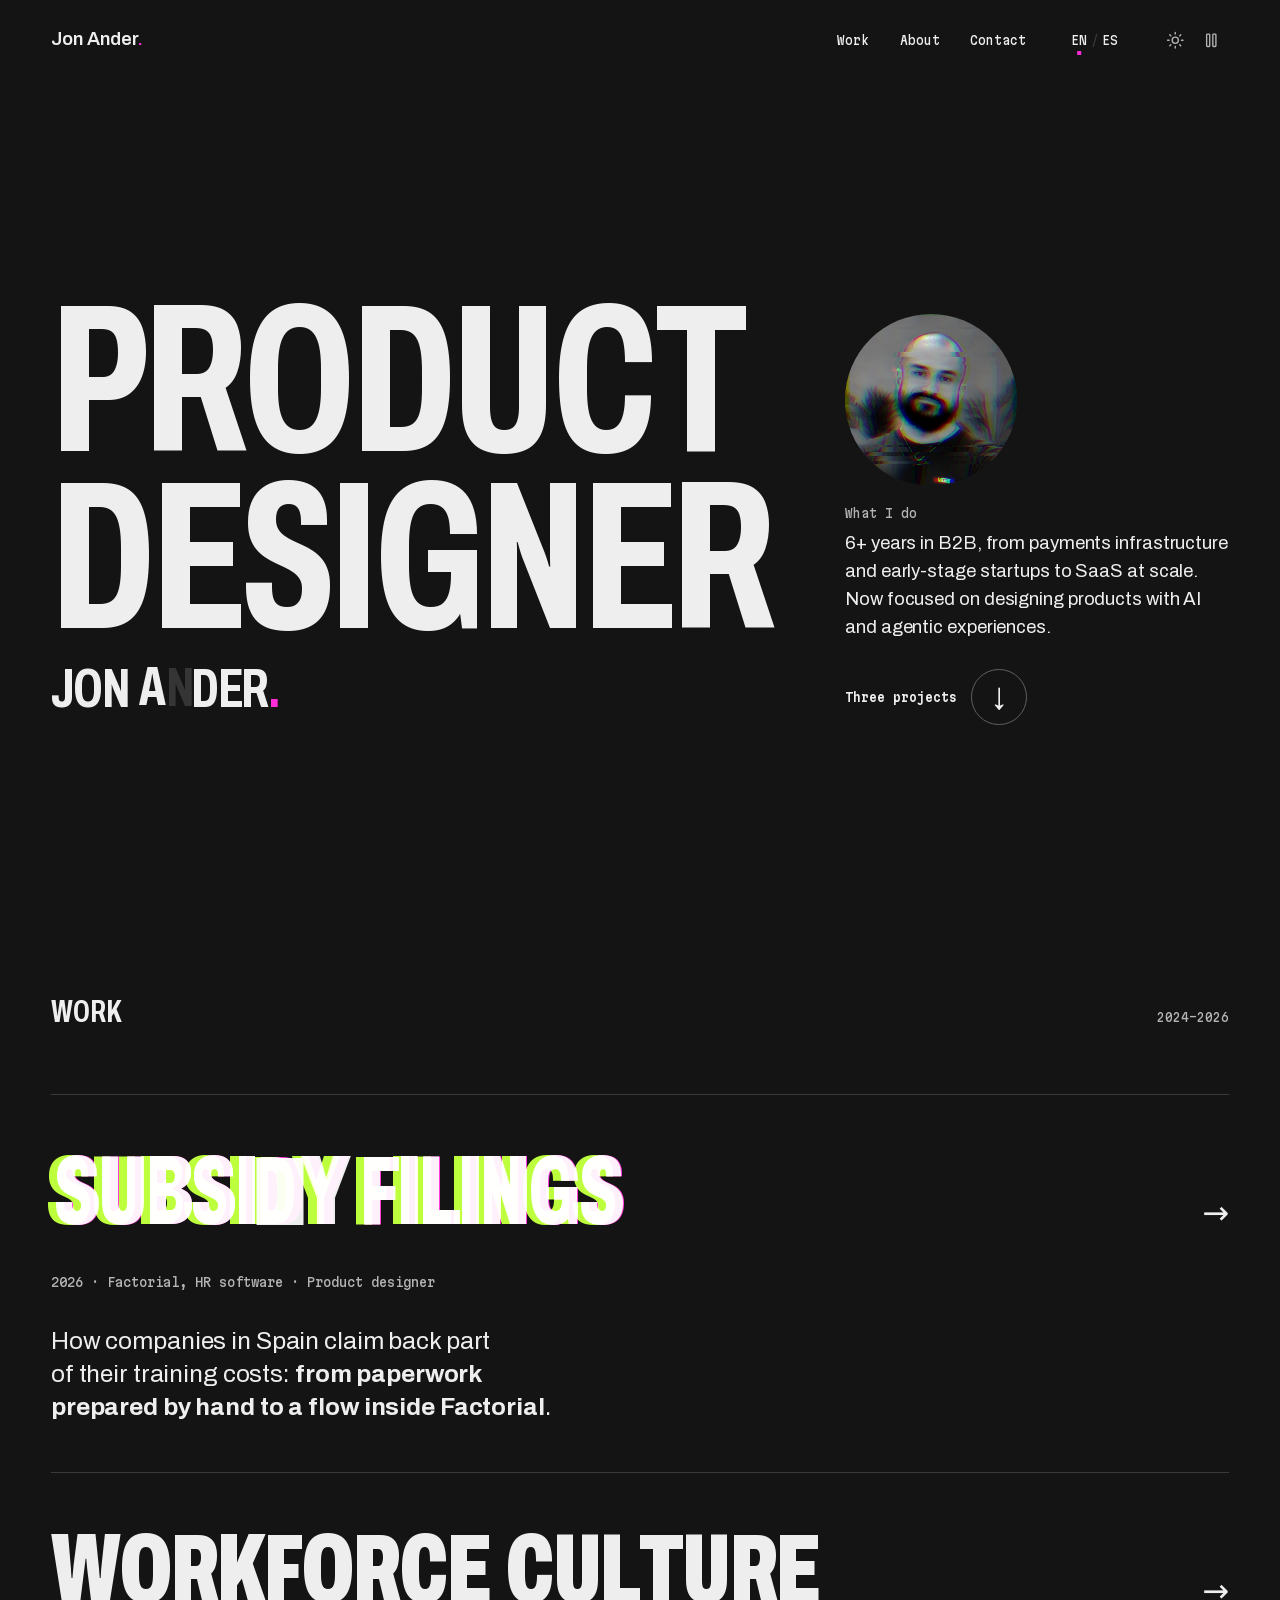
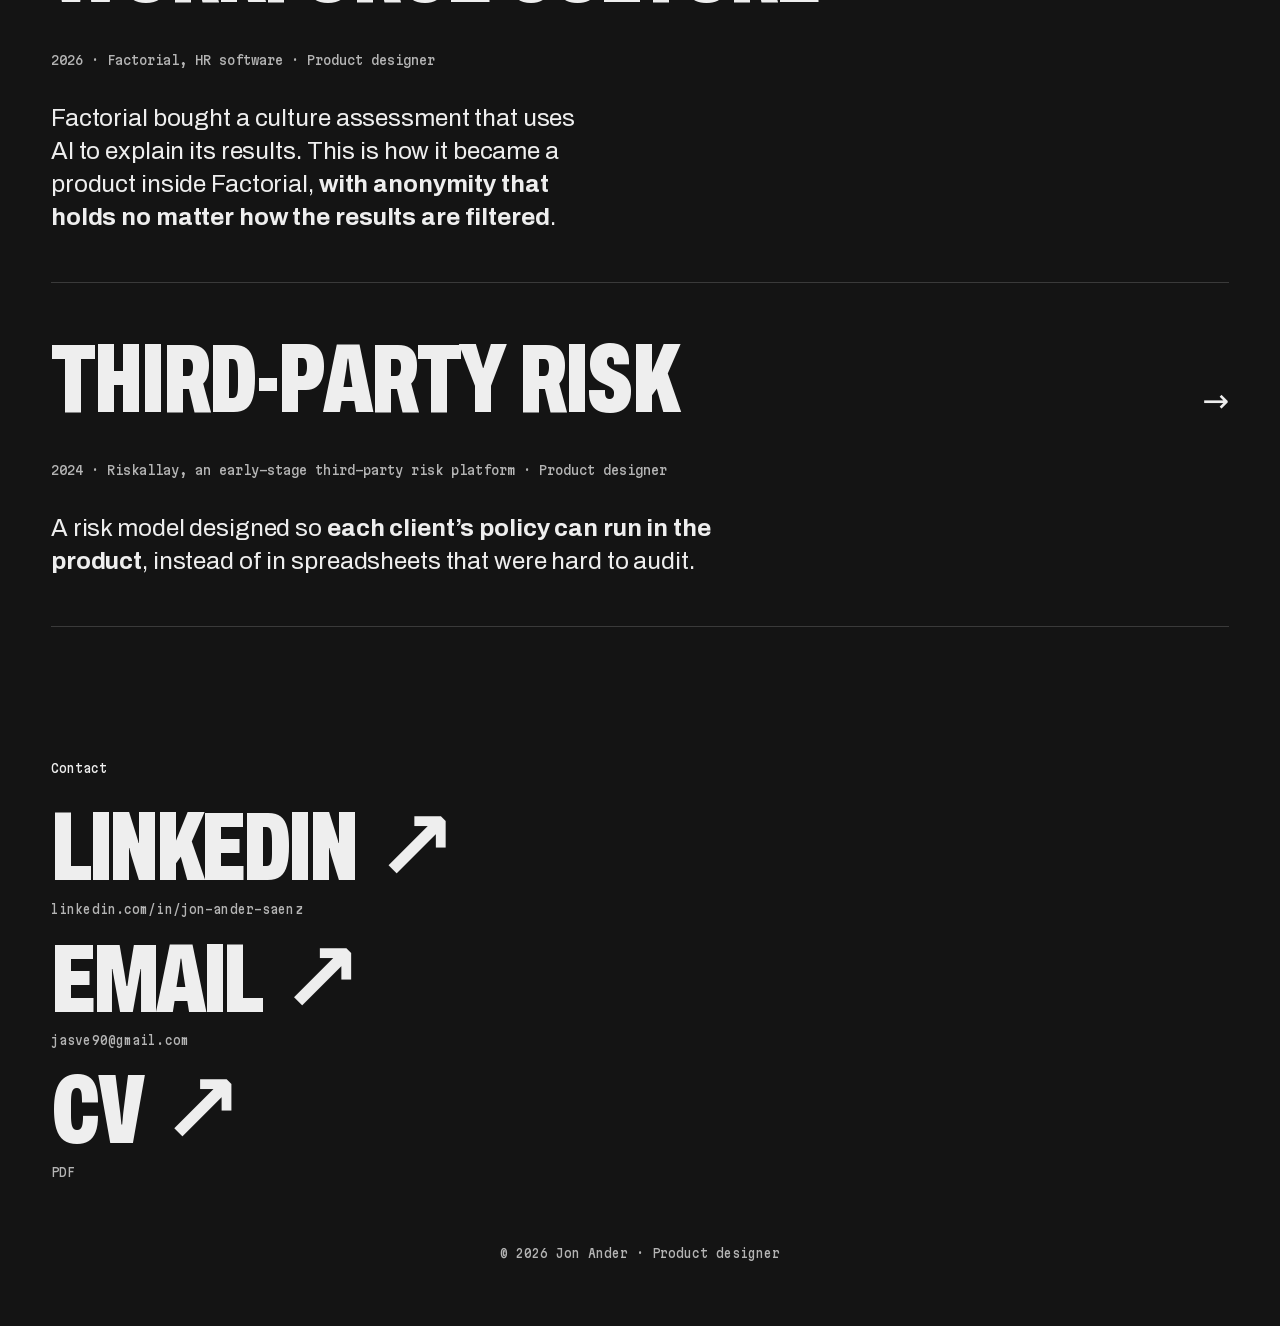
==== commit c63fd1b6: "Riskallay: un diseño validado que nunca se construyó Third-Party Risk decía que la política de cada " ====
--- a/index.html
+++ b/index.html
@@ -24,8 +24,8 @@
 <script>try{if(sessionStorage.getItem('arriveB')==='1')document.documentElement.dataset.arrived='blocks'}catch(e){}</script>
 <link rel="preload" href="fonts/archivo-latin.woff2" as="font" type="font/woff2" crossorigin>
 <link rel="preload" href="fonts/martian-mono-latin.woff2" as="font" type="font/woff2" crossorigin>
-<link rel="stylesheet" href="css/site.css?v=202611191033">
-<link rel="stylesheet" href="css/home.css?v=202611191033">
+<link rel="stylesheet" href="css/site.css?v=202611191147">
+<link rel="stylesheet" href="css/home.css?v=202611191147">
 <script type="application/ld+json">{"@context": "https://schema.org", "@graph": [{"@type": "Person", "name": "Jon Ander", "jobTitle": "Product designer", "url": "https://jonanderdesign.github.io/", "sameAs": ["https://www.linkedin.com/in/jon-ander-saenz/"], "address": {"@type": "PostalAddress", "addressLocality": "Madrid", "addressCountry": "ES"}, "worksFor": {"@type": "Organization", "name": "Factorial"}, "knowsAbout": ["Product design", "B2B software", "HR software", "AI products", "Agentic workflows", "Prototyping in code", "Design systems"], "@id": "https://jonanderdesign.github.io/#person"}, {"@type": "WebSite", "url": "https://jonanderdesign.github.io/", "name": "Jon Ander · Product designer", "inLanguage": "en", "author": {"@id": "https://jonanderdesign.github.io/#person"}}]}</script>
 </head>
 <body id="top">
@@ -124,7 +124,7 @@
     <feDisplacementMap in="SourceGraphic" scale="90" xChannelSelector="R" yChannelSelector="G"/>
   </filter>
 </svg>
-<script src="js/site.js?v=202611191033"></script>
-<script src="js/home.js?v=202611191033"></script>
+<script src="js/site.js?v=202611191147"></script>
+<script src="js/home.js?v=202611191147"></script>
 </body>
 </html>
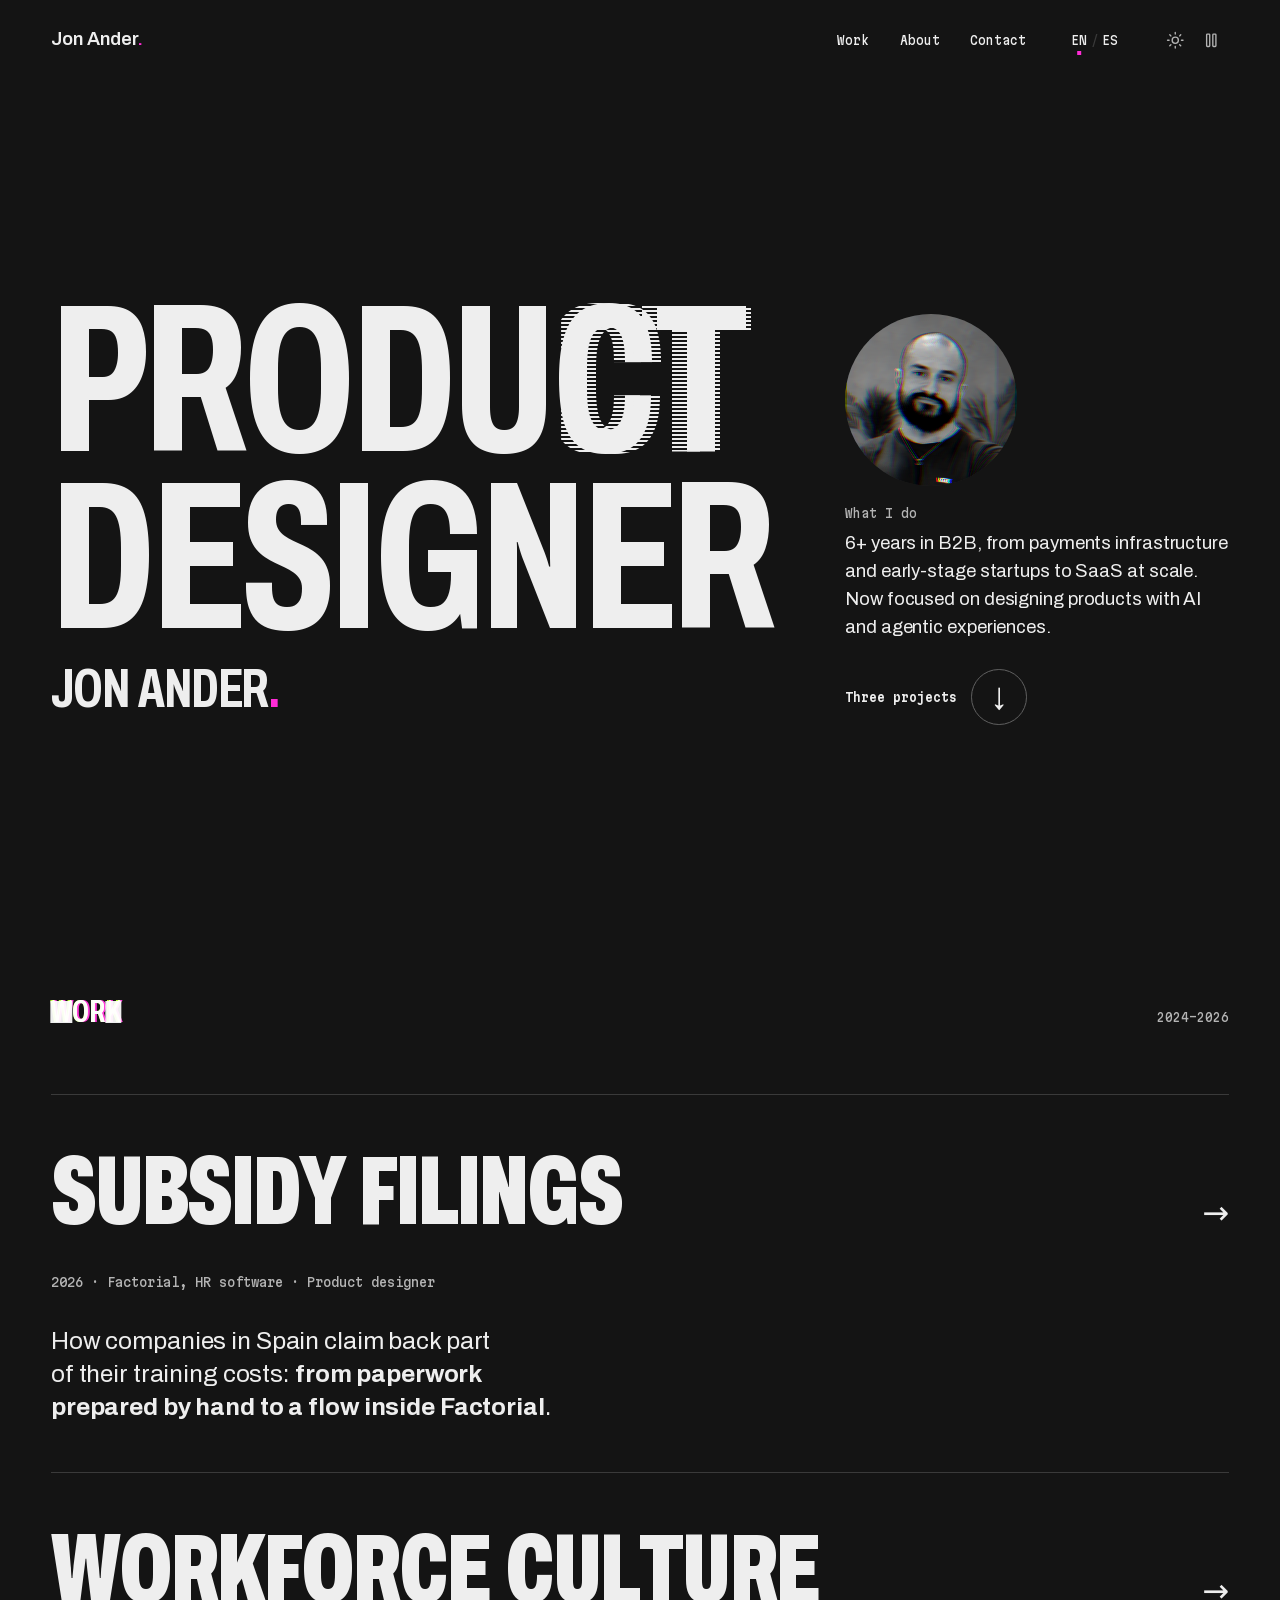
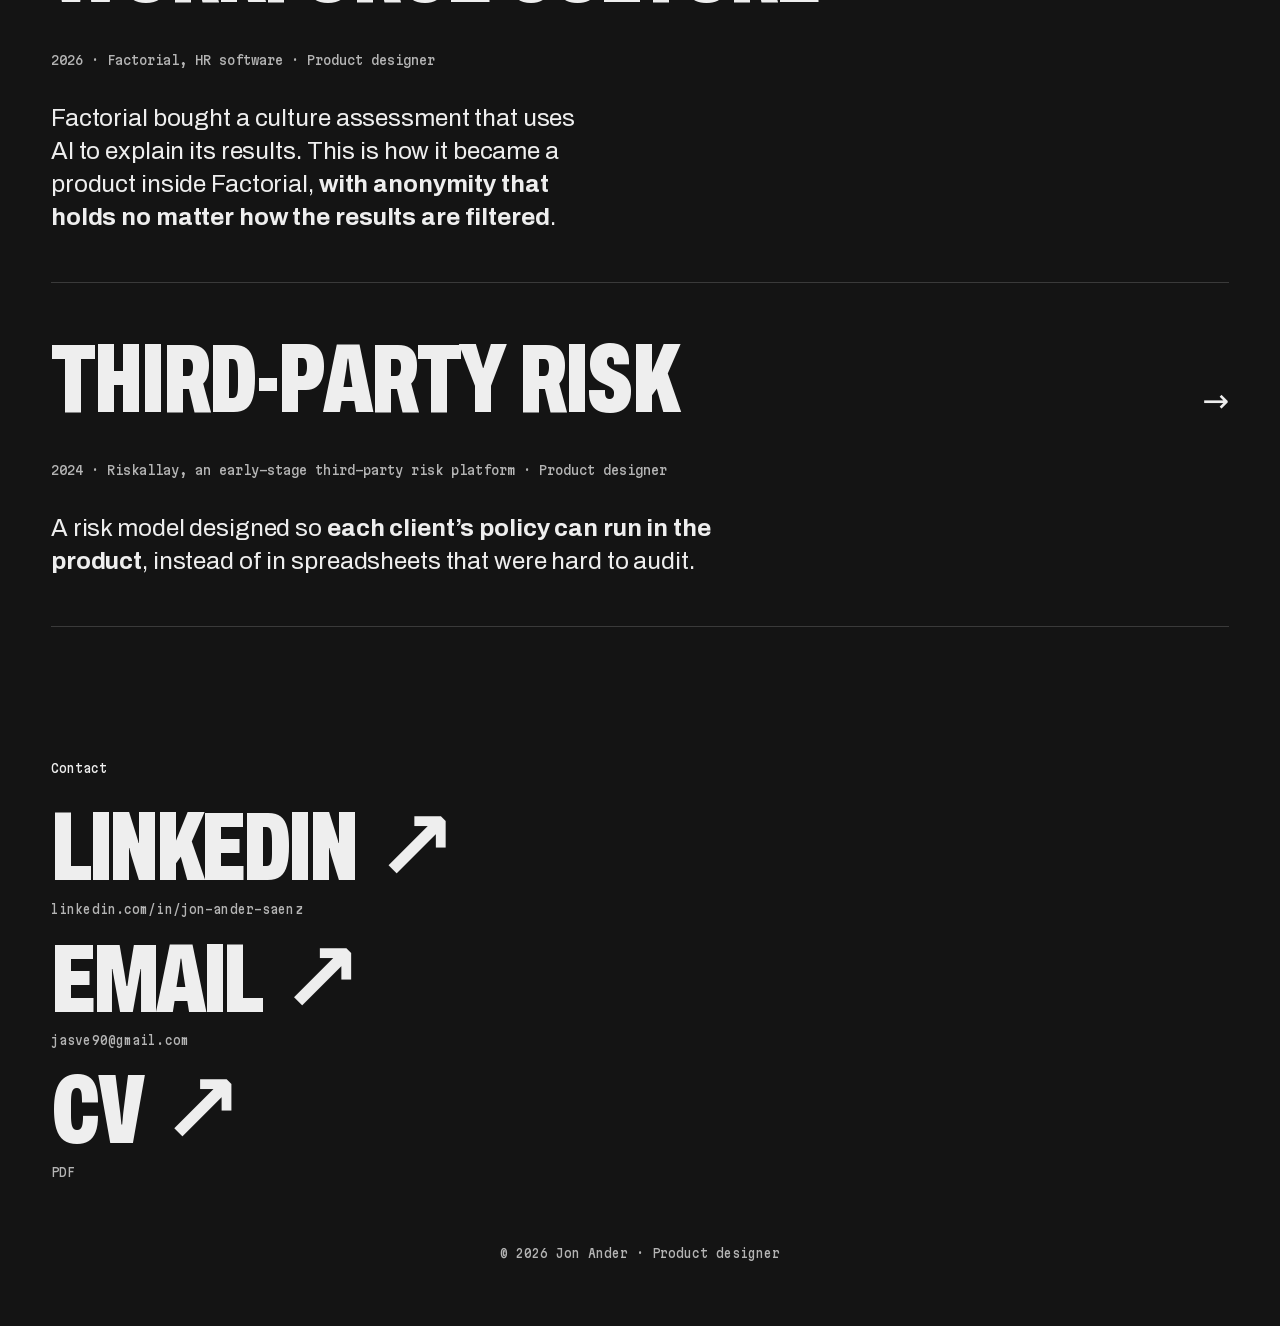
==== commit 1f0f46f0: "Riskallay: validado y priorizado, no «nunca se construyó» Co-Authored-By: Claude Opus 5 <noreply@ant" ====
--- a/index.html
+++ b/index.html
@@ -24,8 +24,8 @@
 <script>try{if(sessionStorage.getItem('arriveB')==='1')document.documentElement.dataset.arrived='blocks'}catch(e){}</script>
 <link rel="preload" href="fonts/archivo-latin.woff2" as="font" type="font/woff2" crossorigin>
 <link rel="preload" href="fonts/martian-mono-latin.woff2" as="font" type="font/woff2" crossorigin>
-<link rel="stylesheet" href="css/site.css?v=202611191147">
-<link rel="stylesheet" href="css/home.css?v=202611191147">
+<link rel="stylesheet" href="css/site.css?v=202611191200">
+<link rel="stylesheet" href="css/home.css?v=202611191200">
 <script type="application/ld+json">{"@context": "https://schema.org", "@graph": [{"@type": "Person", "name": "Jon Ander", "jobTitle": "Product designer", "url": "https://jonanderdesign.github.io/", "sameAs": ["https://www.linkedin.com/in/jon-ander-saenz/"], "address": {"@type": "PostalAddress", "addressLocality": "Madrid", "addressCountry": "ES"}, "worksFor": {"@type": "Organization", "name": "Factorial"}, "knowsAbout": ["Product design", "B2B software", "HR software", "AI products", "Agentic workflows", "Prototyping in code", "Design systems"], "@id": "https://jonanderdesign.github.io/#person"}, {"@type": "WebSite", "url": "https://jonanderdesign.github.io/", "name": "Jon Ander · Product designer", "inLanguage": "en", "author": {"@id": "https://jonanderdesign.github.io/#person"}}]}</script>
 </head>
 <body id="top">
@@ -124,7 +124,7 @@
     <feDisplacementMap in="SourceGraphic" scale="90" xChannelSelector="R" yChannelSelector="G"/>
   </filter>
 </svg>
-<script src="js/site.js?v=202611191147"></script>
-<script src="js/home.js?v=202611191147"></script>
+<script src="js/site.js?v=202611191200"></script>
+<script src="js/home.js?v=202611191200"></script>
 </body>
 </html>
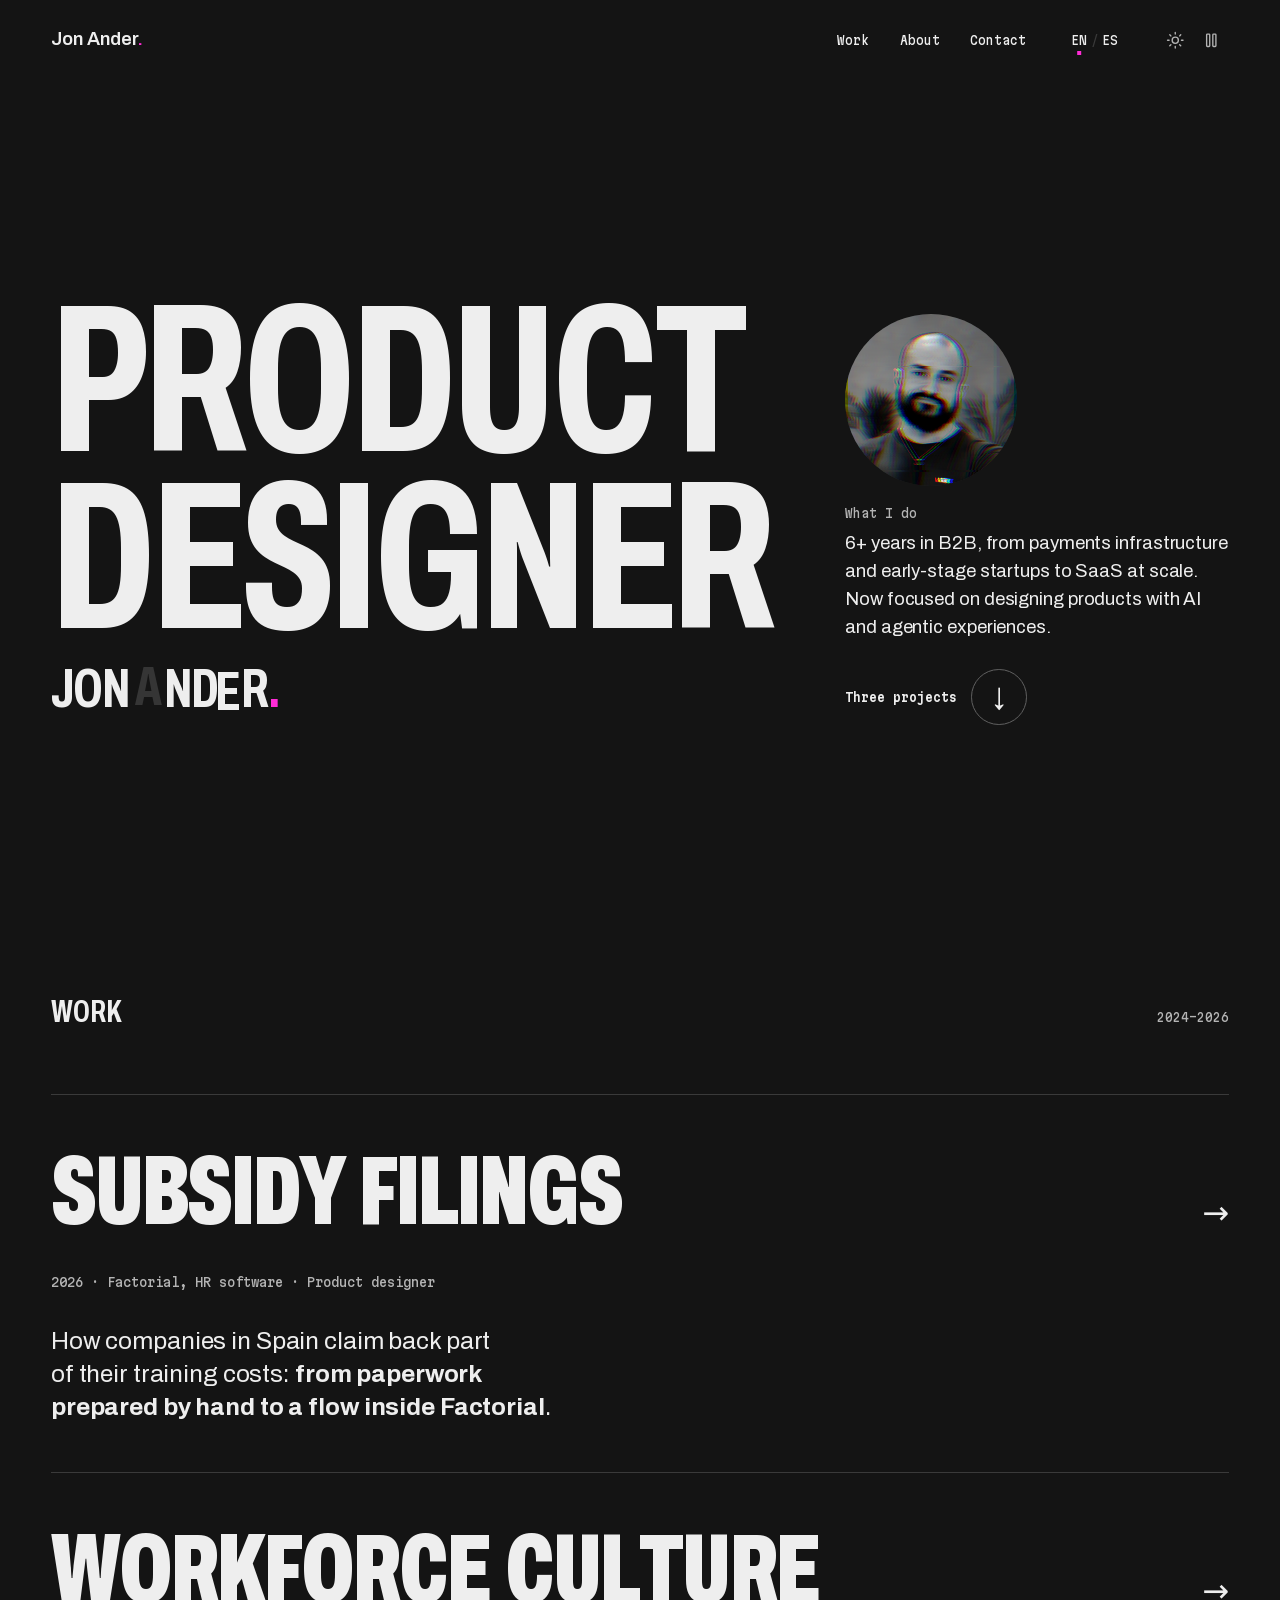
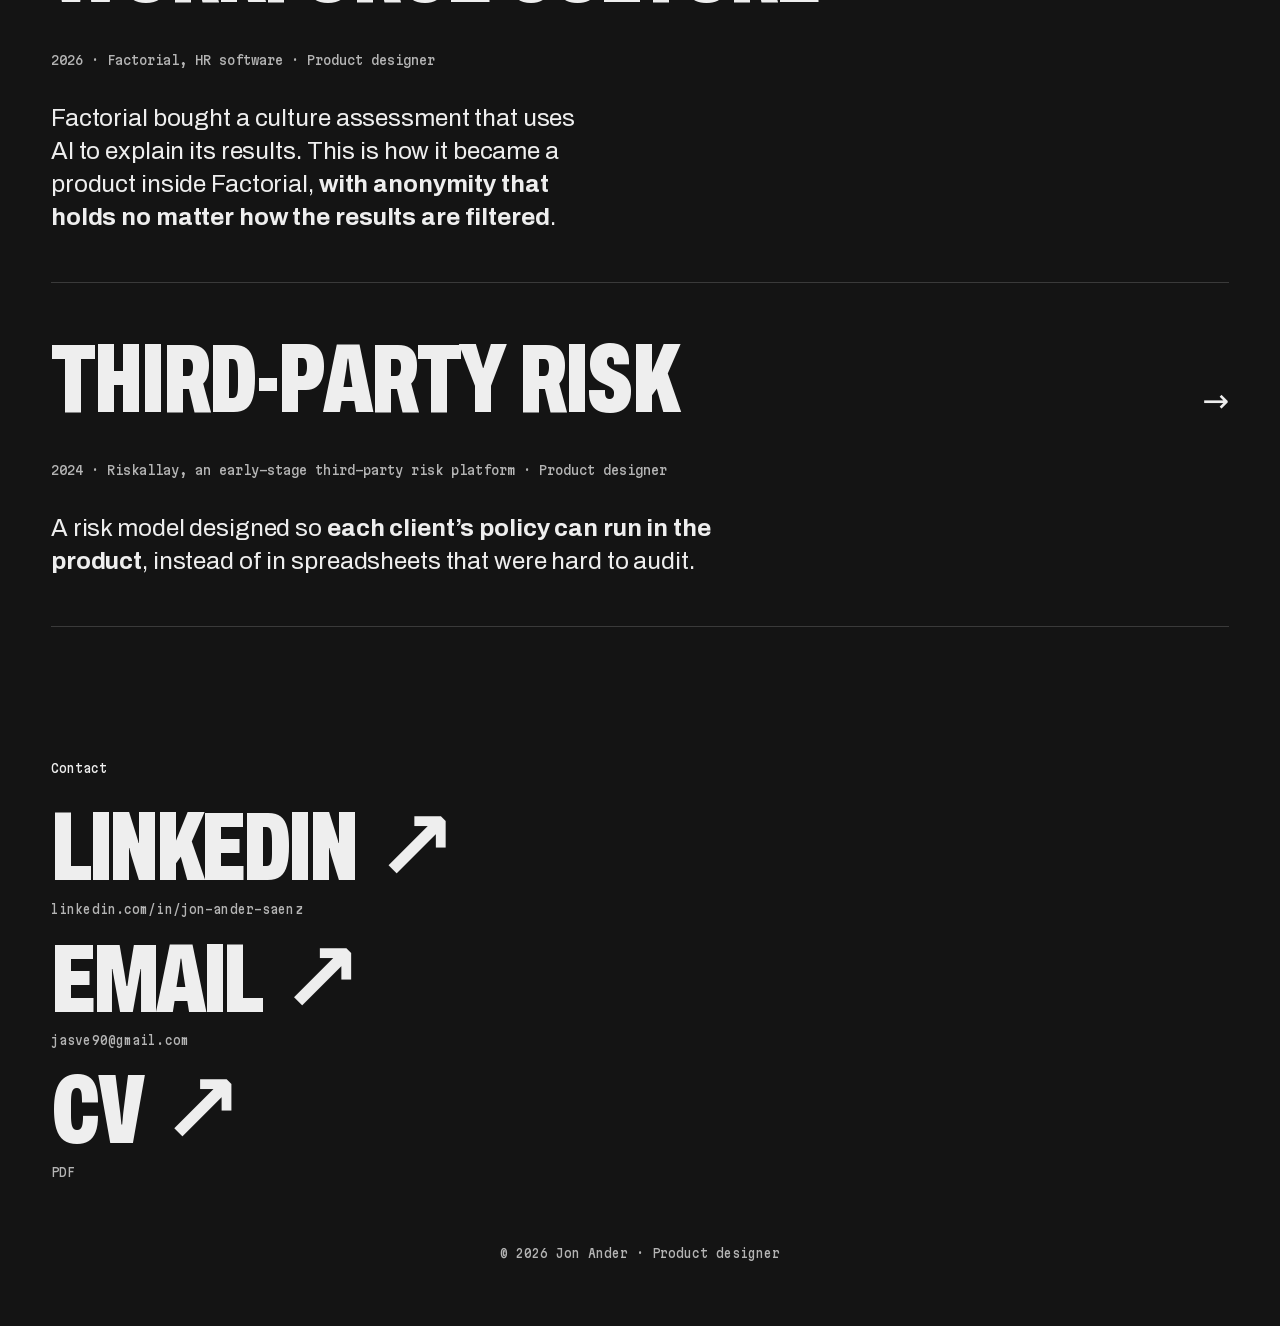
==== commit 7127a209: "Riskallay: fuera «no hay cifras que enseñar» Co-Authored-By: Claude Opus 5 <noreply@anthropic.com>" ====
--- a/index.html
+++ b/index.html
@@ -24,8 +24,8 @@
 <script>try{if(sessionStorage.getItem('arriveB')==='1')document.documentElement.dataset.arrived='blocks'}catch(e){}</script>
 <link rel="preload" href="fonts/archivo-latin.woff2" as="font" type="font/woff2" crossorigin>
 <link rel="preload" href="fonts/martian-mono-latin.woff2" as="font" type="font/woff2" crossorigin>
-<link rel="stylesheet" href="css/site.css?v=202611191200">
-<link rel="stylesheet" href="css/home.css?v=202611191200">
+<link rel="stylesheet" href="css/site.css?v=202611191223">
+<link rel="stylesheet" href="css/home.css?v=202611191223">
 <script type="application/ld+json">{"@context": "https://schema.org", "@graph": [{"@type": "Person", "name": "Jon Ander", "jobTitle": "Product designer", "url": "https://jonanderdesign.github.io/", "sameAs": ["https://www.linkedin.com/in/jon-ander-saenz/"], "address": {"@type": "PostalAddress", "addressLocality": "Madrid", "addressCountry": "ES"}, "worksFor": {"@type": "Organization", "name": "Factorial"}, "knowsAbout": ["Product design", "B2B software", "HR software", "AI products", "Agentic workflows", "Prototyping in code", "Design systems"], "@id": "https://jonanderdesign.github.io/#person"}, {"@type": "WebSite", "url": "https://jonanderdesign.github.io/", "name": "Jon Ander · Product designer", "inLanguage": "en", "author": {"@id": "https://jonanderdesign.github.io/#person"}}]}</script>
 </head>
 <body id="top">
@@ -124,7 +124,7 @@
     <feDisplacementMap in="SourceGraphic" scale="90" xChannelSelector="R" yChannelSelector="G"/>
   </filter>
 </svg>
-<script src="js/site.js?v=202611191200"></script>
-<script src="js/home.js?v=202611191200"></script>
+<script src="js/site.js?v=202611191223"></script>
+<script src="js/home.js?v=202611191223"></script>
 </body>
 </html>
